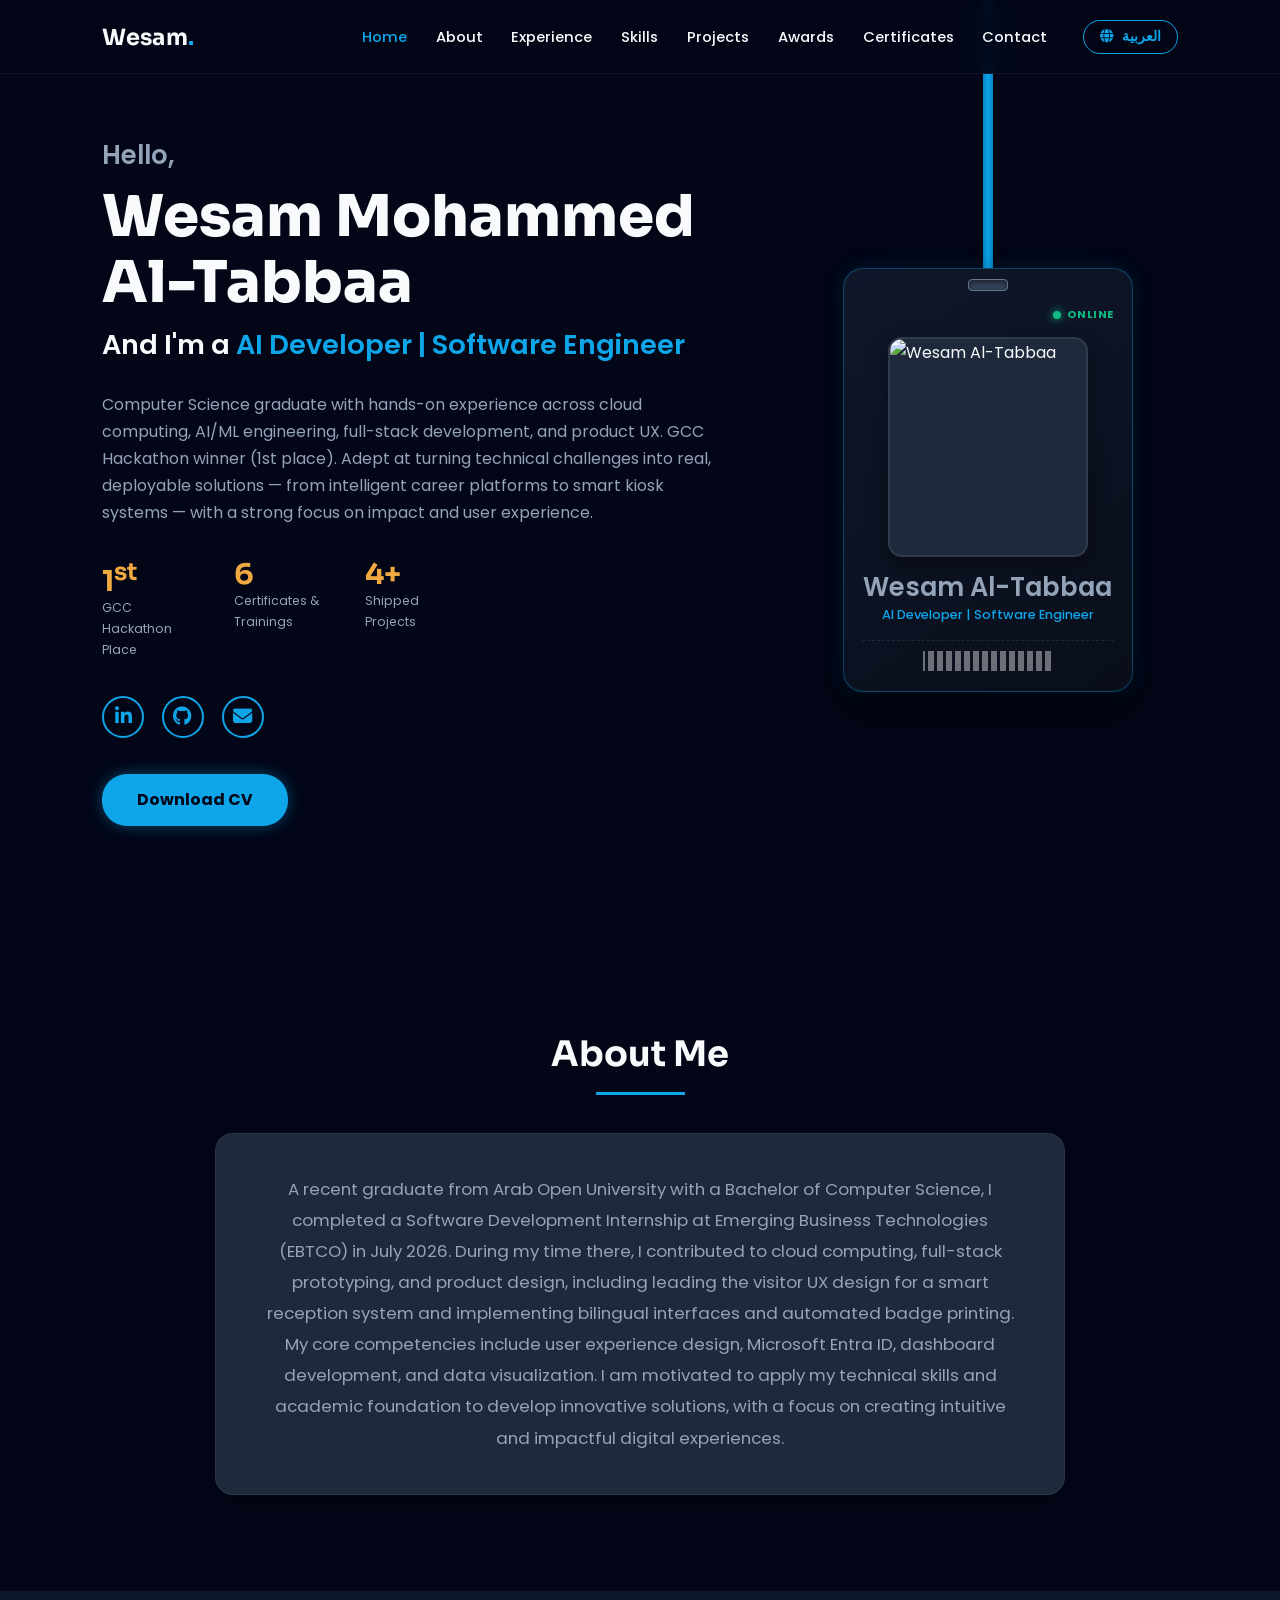
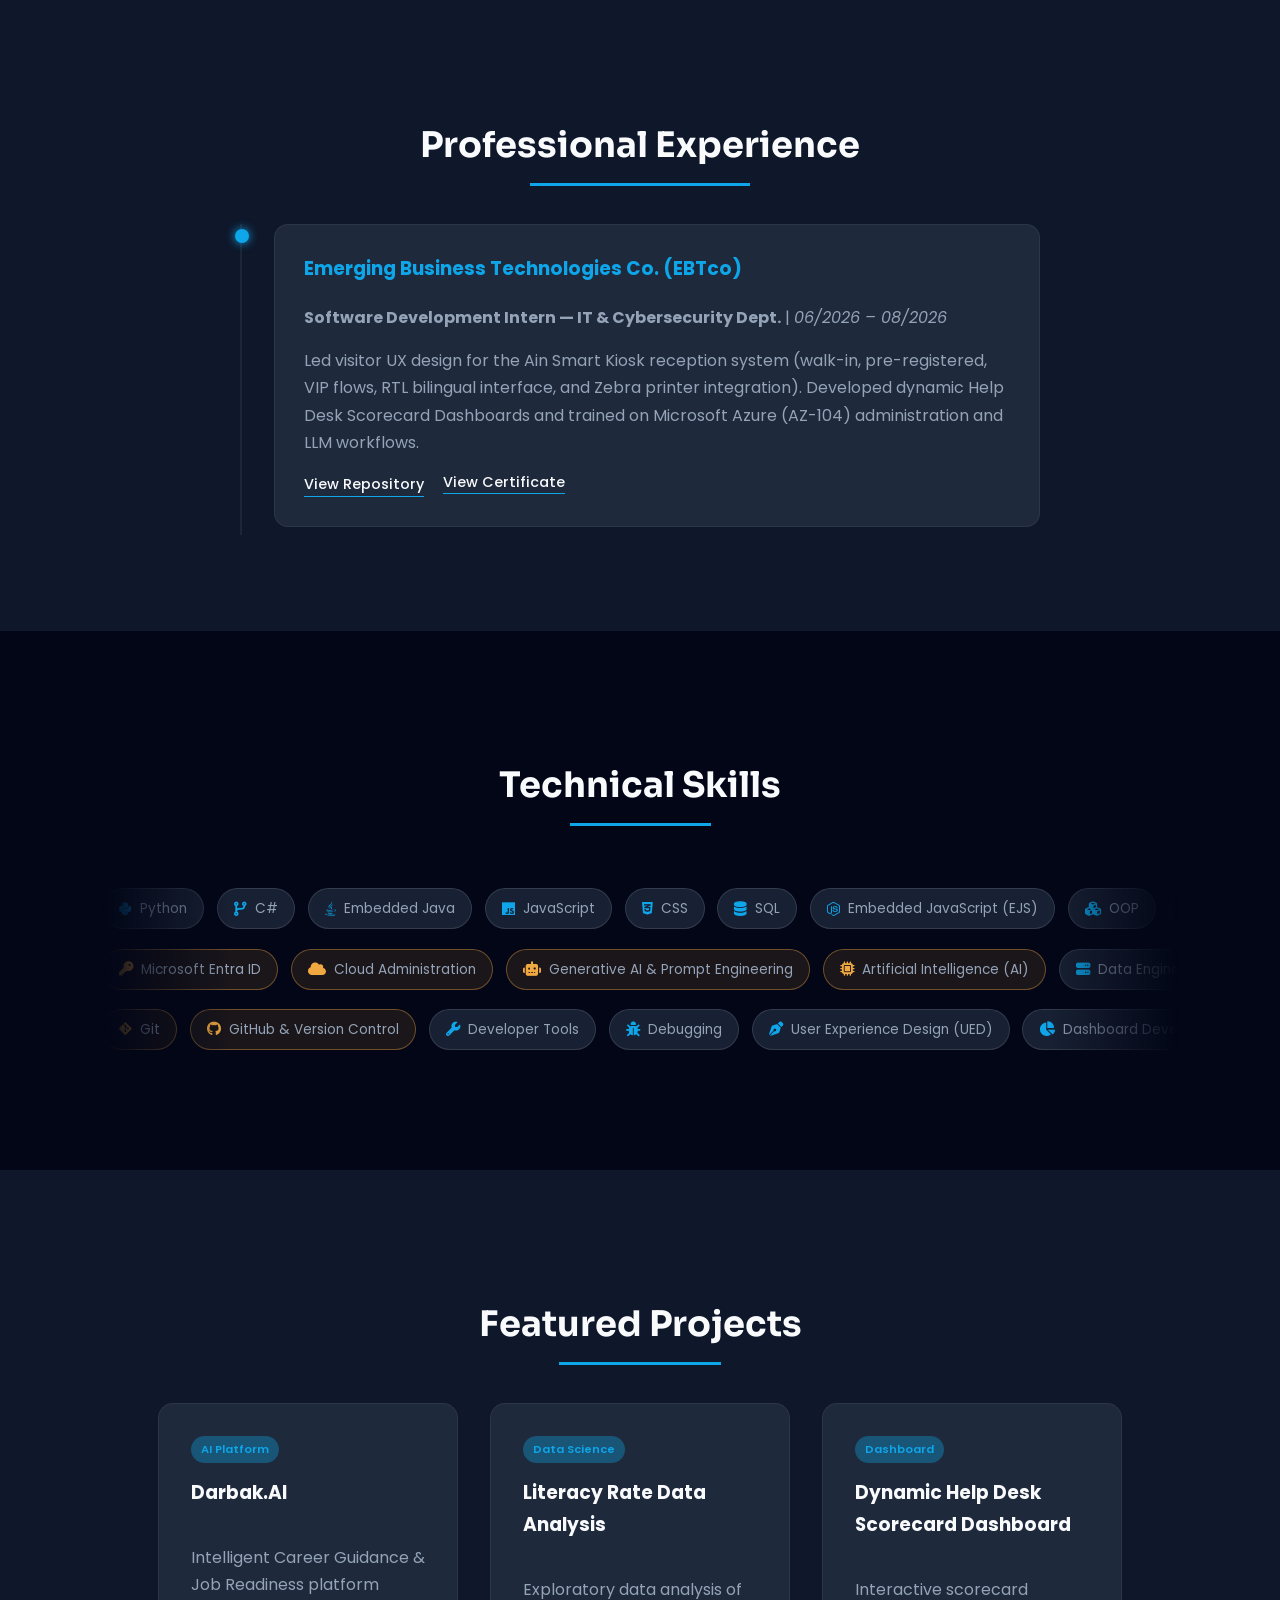
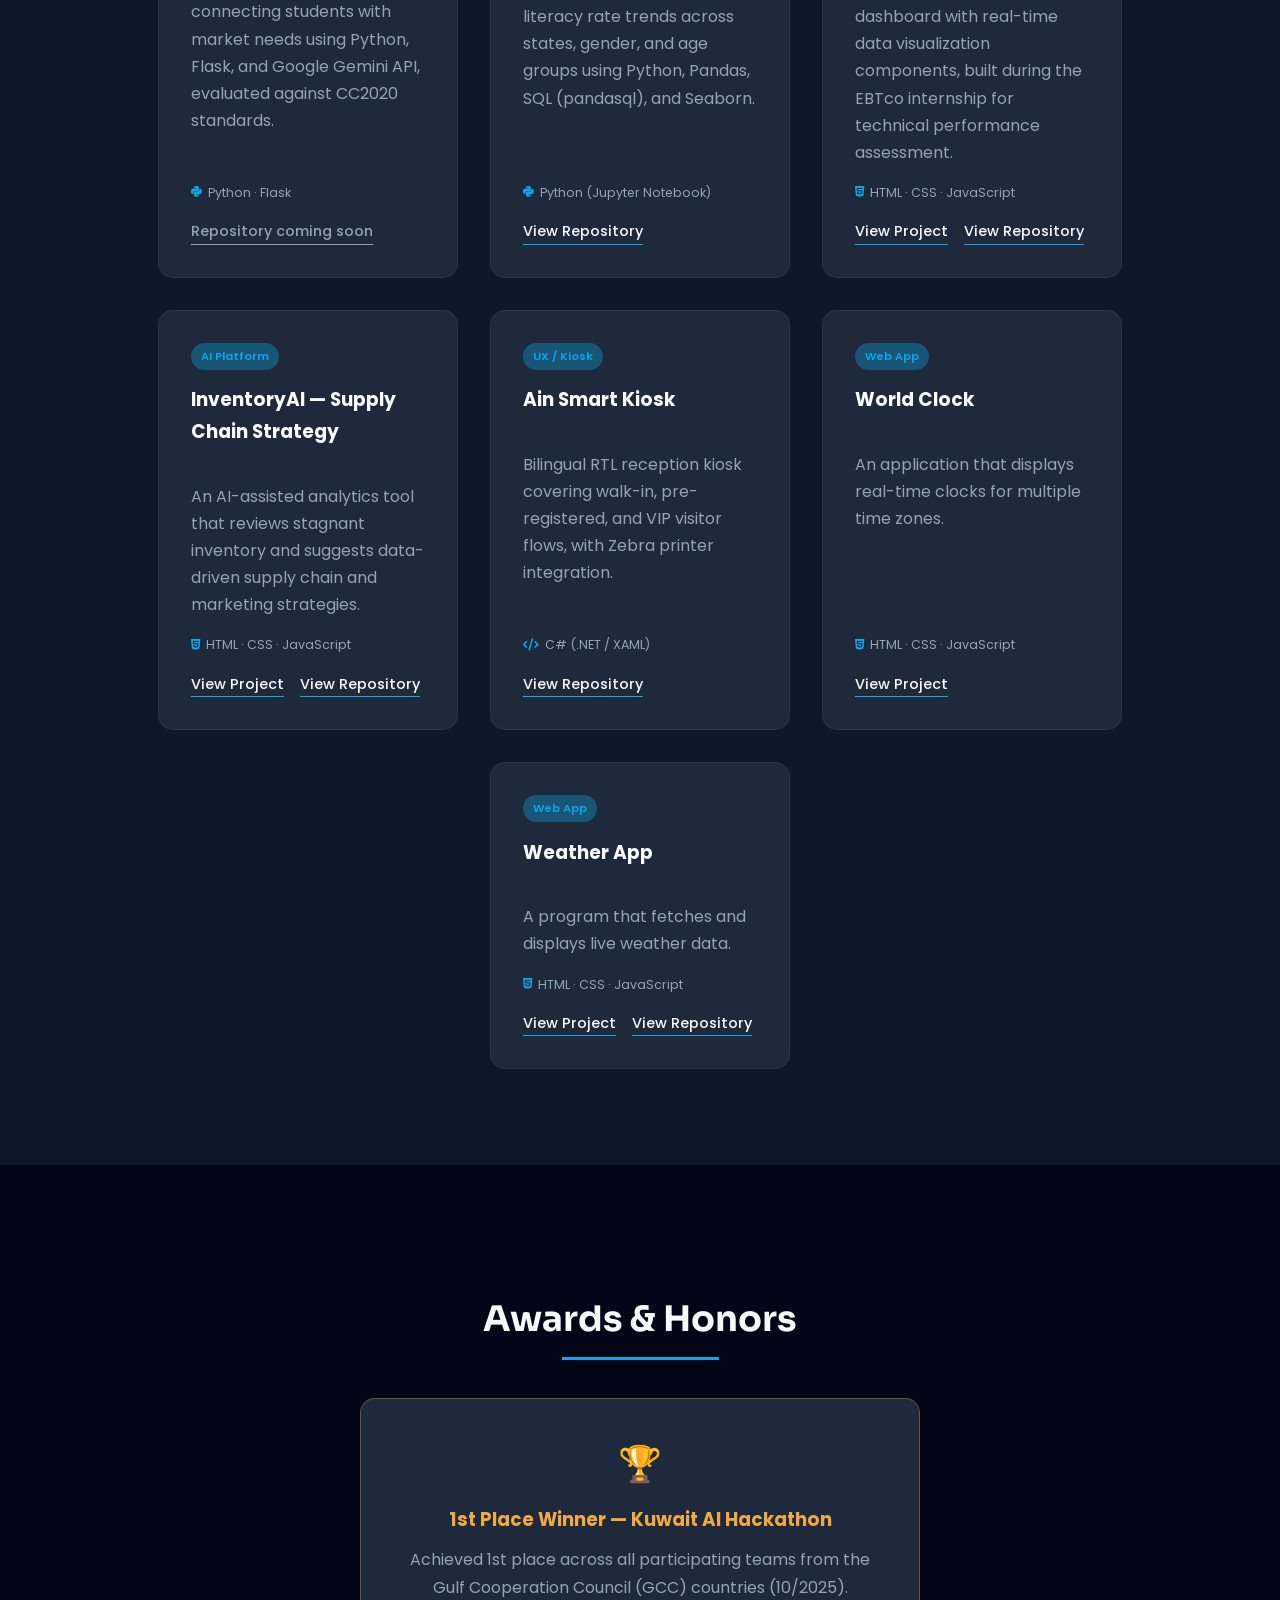
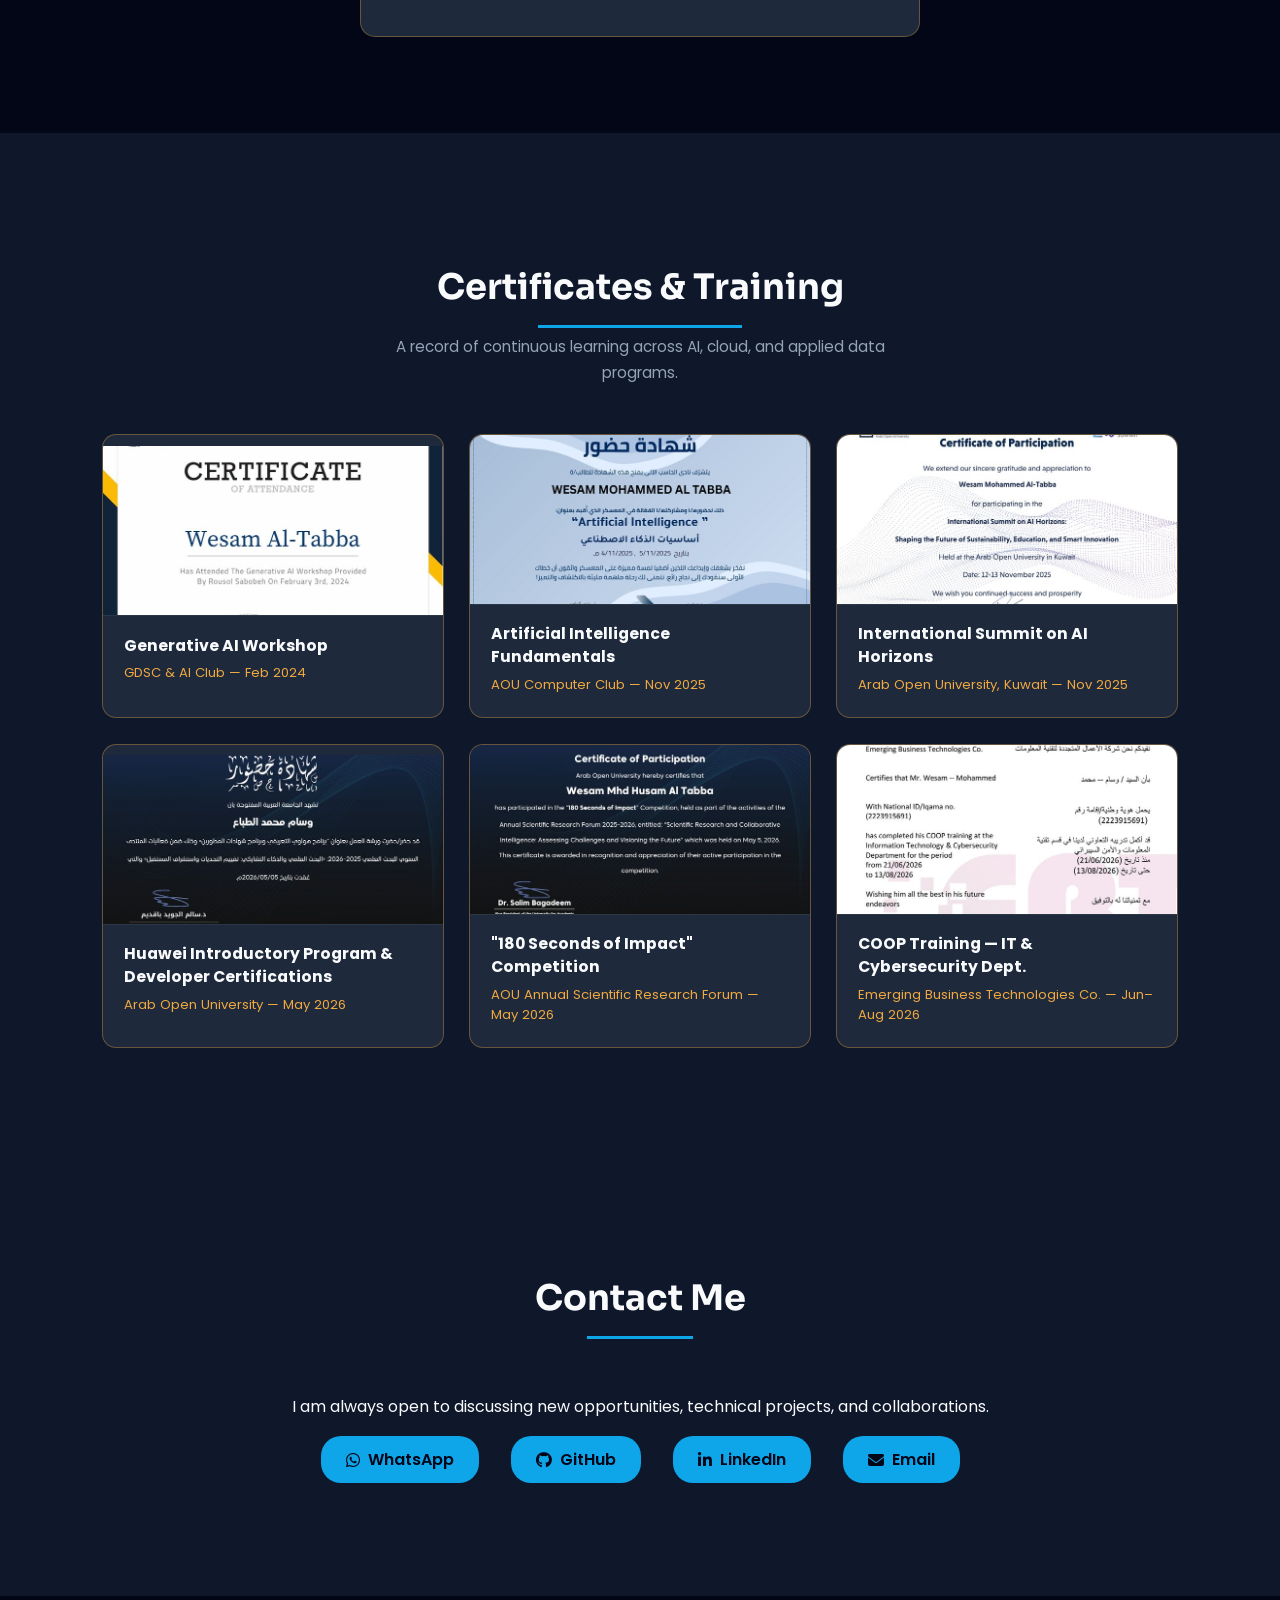
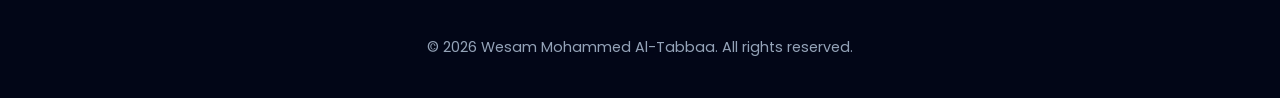
==== index.html @ b6027cd4 "Move profile image to images folder and update path" ====
<!DOCTYPE html>
<html lang="en" dir="ltr">
<head>
    <meta charset="UTF-8">
    <meta name="viewport" content="width=device-width, initial-scale=1.0">
    <title data-i18n="title">Wesam Al-Tabbaa | Software & IT Solutions Specialist</title>

    <link rel="preconnect" href="https://fonts.googleapis.com">
    <link rel="preconnect" href="https://fonts.gstatic.com" crossorigin>
    <link href="https://fonts.googleapis.com/css2?family=Cairo:wght@400;600;700&family=Poppins:wght@400;500;600;700&family=Sora:wght@600;700;800&display=swap" rel="stylesheet">

    <link rel="stylesheet" href="https://cdnjs.cloudflare.com/ajax/libs/font-awesome/6.5.1/css/all.min.css">
    <link rel="stylesheet" href="style.css">
</head>
<body>

    <nav class="navbar">
        <div class="logo">Wesam<span class="logo-dot">.</span></div>

        <button id="nav-toggle" class="nav-toggle" aria-label="Toggle menu" aria-expanded="false">
            <span></span><span></span><span></span>
        </button>

        <div class="nav-right" id="nav-right">
            <ul class="nav-links">
                <li><a href="#home" class="active" data-i18n="navHome">Home</a></li>
                <li><a href="#about" data-i18n="navAbout">About</a></li>
                <li><a href="#experience" data-i18n="navExperience">Experience</a></li>
                <li><a href="#skills" data-i18n="navSkills">Skills</a></li>
                <li><a href="#projects" data-i18n="navProjects">Projects</a></li>
                <li><a href="#awards" data-i18n="navAwards">Awards</a></li>
                <li><a href="#certificates" data-i18n="navCertificates">Certificates</a></li>
                <li><a href="#contact" data-i18n="navContact">Contact</a></li>
            </ul>
            <button id="lang-toggle" onclick="toggleLanguage()">
                <i class="fa-solid fa-globe"></i>
                <span id="lang-text">العربية</span>
            </button>
        </div>
    </nav>

    <header id="home" class="hero">
        <div class="hero-content">
            <h3 data-i18n="greeting">Hello,</h3>
            <h1 class="my-name" data-i18n="myName">Wesam Mohammed Al-Tabbaa</h1>
            <h2 class="typing-text"><span data-i18n="rolePrefix">And I'm a</span> <span class="highlight" data-i18n="role">AI Developer | Software Engineer</span></h2>

            <p class="hero-desc" data-i18n="heroText">
                Computer Science graduate with hands-on experience across cloud computing, AI/ML engineering, full-stack development, and product UX. GCC Hackathon winner (1st place). Adept at turning technical challenges into real, deployable solutions — from intelligent career platforms to smart kiosk systems — with a strong focus on impact and user experience.
            </p>

            <div class="hero-stats">
                <div class="stat">
                    <span class="stat-num">1<sup>st</sup></span>
                    <span class="stat-label" data-i18n="statHackathon">GCC Hackathon Place</span>
                </div>
                <div class="stat">
                    <span class="stat-num">6</span>
                    <span class="stat-label" data-i18n="statCerts">Certificates & Trainings</span>
                </div>
                <div class="stat">
                    <span class="stat-num">4+</span>
                    <span class="stat-label" data-i18n="statProjects">Shipped Projects</span>
                </div>
            </div>

            <div class="social-icons">
                <a href="https://www.linkedin.com/in/eng-wesam-al-tabba-" target="_blank" class="icon-circle" title="LinkedIn"><i class="fa-brands fa-linkedin-in"></i></a>
                <a href="https://github.com/Wsm39624" target="_blank" class="icon-circle" title="GitHub"><i class="fa-brands fa-github"></i></a>
                <a href="mailto:wessamaltabaa@gmail.com" class="icon-circle" title="Email"><i class="fa-solid fa-envelope"></i></a>
            </div>

            <div class="btn-container">
                <a href="Wesam Mohammed CV.pdf" target="_blank" class="btn-cv" data-i18n="cv" download>Download CV</a>
            </div>
        </div>

        <!-- ID Badge Section -->
        <div class="hero-image-container">
            <div class="hero-badge-wrapper">
                <div class="lanyard-strap"></div>
                <div class="id-badge" id="idBadge">
                    <div class="badge-clip"></div>
                    <div class="badge-inner">
                        <div class="badge-header">
                            <span class="badge-dot"></span>
                            <span class="badge-status">ONLINE</span>
                        </div>
                        <div class="badge-photo-container">
                           <img src="images/profile.jpeg" alt="Wesam Al-Tabbaa" class="badge-pic">
                        </div>
                        <div class="badge-info">
                            <h3 class="badge-name" data-i18n="myName">Wesam  Al-Tabbaa</h3>
                            <p class="badge-role" data-i18n="badgeRole">AI Developer | Software Engineer</p>
                        </div>
                        <div class="badge-footer">
                            <div class="badge-barcode"></div>
                        </div>
                    </div>
                </div>
            </div>
        </div>
    </header>

    <!-- About Section -->
    <section id="about" class="section">
        <h2 data-i18n="aboutTitle" class="section-title">About Me</h2>
        <div class="about-card">
            <p data-i18n="aboutDesc">
               A recent graduate from Arab Open University with a Bachelor of Computer Science, I completed a Software Development Internship at Emerging Business Technologies (EBTCO) in July 2026. During my time there, I contributed to cloud computing, full-stack prototyping, and product design, including leading the visitor UX design for a smart reception system and implementing bilingual interfaces and automated badge printing. My core competencies include user experience design, Microsoft Entra ID, dashboard development, and data visualization. I am motivated to apply my technical skills and academic foundation to develop innovative solutions, with a focus on creating intuitive and impactful digital experiences.
            </p>
        </div>
    </section>

    <!-- Professional Experience -->
    <section id="experience" class="section bg-alt">
        <h2 data-i18n="expTitle" class="section-title">Professional Experience</h2>
        <div class="timeline">
            <div class="timeline-item">
                <div class="timeline-dot"></div>
                <div class="timeline-content">
                    <h3>Emerging Business Technologies Co. (EBTco)</h3>
                    <p class="timeline-role"><strong data-i18n="exp1Role">Software Development Intern — IT & Cybersecurity Dept.</strong> | <em>06/2026 – 08/2026</em></p>
                    <p data-i18n="exp1Desc">
                        Led visitor UX design for the Ain Smart Kiosk reception system (walk-in, pre-registered, VIP flows, RTL bilingual interface, and Zebra printer integration). Developed dynamic Help Desk Scorecard Dashboards and trained on Microsoft Azure (AZ-104) administration and LLM workflows.
                    </p>
                    <div class="project-links">
                        <a href="https://github.com/Wsm39624/AIN-Kiosk-2" target="_blank" class="project-link" data-i18n="viewRepo">View Repository</a>
                        <button class="project-link cert-trigger-btn" data-img="certs/cert4-1.jpg" data-i18n="viewCert">View Certificate</button>
                    </div>
                </div>
            </div>
        </div>
    </section>

  <!-- Creative Multi-Row Ticker Skills Section -->
    <section id="skills" class="section">
        <h2 data-i18n="skillsTitle" class="section-title">Technical Skills</h2>
        
        <div class="skills-ticker-wrapper">
            
            <!-- Row 1: Languages, Frameworks & Fundamentals (Moving Left) -->
            <div class="ticker-track track-left">
                <div class="ticker-content">
                    <span class="skill-pill"><i class="fa-brands fa-python"></i> Python</span>
                    <span class="skill-pill"><i class="fa-solid fa-code-branch"></i> C#</span>
                    <span class="skill-pill"><i class="fa-brands fa-java"></i> Embedded Java</span>
                    <span class="skill-pill"><i class="fa-brands fa-js"></i> JavaScript</span>
                    <span class="skill-pill"><i class="fa-brands fa-css3-alt"></i> CSS</span>
                    <span class="skill-pill"><i class="fa-solid fa-database"></i> SQL</span>
                    <span class="skill-pill"><i class="fa-brands fa-node-js"></i> Embedded JavaScript (EJS)</span>
                    <span class="skill-pill"><i class="fa-solid fa-cubes"></i> OOP</span>
                    <span class="skill-pill"><i class="fa-solid fa-terminal"></i> Programming Language Fundamentals</span>
                    <span class="skill-pill"><i class="fa-solid fa-mobile-screen-button"></i> Application Development</span>
                    <span class="skill-pill"><i class="fa-solid fa-globe"></i> Web Development</span>
                </div>
                <div class="ticker-content" aria-hidden="true">
                    <span class="skill-pill"><i class="fa-brands fa-python"></i> Python</span>
                    <span class="skill-pill"><i class="fa-solid fa-code-branch"></i> C#</span>
                    <span class="skill-pill"><i class="fa-brands fa-java"></i> Embedded Java</span>
                    <span class="skill-pill"><i class="fa-brands fa-js"></i> JavaScript</span>
                    <span class="skill-pill"><i class="fa-brands fa-css3-alt"></i> CSS</span>
                    <span class="skill-pill"><i class="fa-solid fa-database"></i> SQL</span>
                    <span class="skill-pill"><i class="fa-brands fa-node-js"></i> Embedded JavaScript (EJS)</span>
                    <span class="skill-pill"><i class="fa-solid fa-cubes"></i> OOP</span>
                    <span class="skill-pill"><i class="fa-solid fa-terminal"></i> Programming Language Fundamentals</span>
                    <span class="skill-pill"><i class="fa-solid fa-mobile-screen-button"></i> Application Development</span>
                    <span class="skill-pill"><i class="fa-solid fa-globe"></i> Web Development</span>
                </div>
            </div>

            <!-- Row 2: Cloud, AI / ML & Data Engineering (Moving Right) -->
            <div class="ticker-track track-right">
                <div class="ticker-content">
                    <span class="skill-pill highlight-pill"><i class="fa-solid fa-key"></i> Microsoft Entra ID</span>
                    <span class="skill-pill highlight-pill"><i class="fa-solid fa-cloud"></i> Cloud Administration</span>
                    <span class="skill-pill highlight-pill"><i class="fa-solid fa-robot"></i> Generative AI & Prompt Engineering</span>
                    <span class="skill-pill highlight-pill"><i class="fa-solid fa-microchip"></i> Artificial Intelligence (AI)</span>
                    <span class="skill-pill"><i class="fa-solid fa-server"></i> Data Engineering</span>
                    <span class="skill-pill"><i class="fa-solid fa-chart-line"></i> Data Analysis</span>
                    <span class="skill-pill"><i class="fa-solid fa-box"></i> Pandas</span>
                    <span class="skill-pill"><i class="fa-solid fa-chart-column"></i> Matplotlib</span>
                </div>
                <div class="ticker-content" aria-hidden="true">
                    <span class="skill-pill highlight-pill"><i class="fa-solid fa-key"></i> Microsoft Entra ID</span>
                    <span class="skill-pill highlight-pill"><i class="fa-solid fa-cloud"></i> Cloud Administration</span>
                    <span class="skill-pill highlight-pill"><i class="fa-solid fa-robot"></i> Generative AI & Prompt Engineering</span>
                    <span class="skill-pill highlight-pill"><i class="fa-solid fa-microchip"></i> Artificial Intelligence (AI)</span>
                    <span class="skill-pill"><i class="fa-solid fa-server"></i> Data Engineering</span>
                    <span class="skill-pill"><i class="fa-solid fa-chart-line"></i> Data Analysis</span>
                    <span class="skill-pill"><i class="fa-solid fa-box"></i> Pandas</span>
                    <span class="skill-pill"><i class="fa-solid fa-chart-column"></i> Matplotlib</span>
                </div>
            </div>

            <!-- Row 3: Tools, Version Control, Product Design & Soft Skills (Moving Left) -->
            <div class="ticker-track track-left">
                <div class="ticker-content">
                    <span class="skill-pill highlight-pill"><i class="fa-brands fa-git-alt"></i> Git</span>
                    <span class="skill-pill highlight-pill"><i class="fa-brands fa-github"></i> GitHub & Version Control</span>
                    <span class="skill-pill"><i class="fa-solid fa-wrench"></i> Developer Tools</span>
                    <span class="skill-pill"><i class="fa-solid fa-bug"></i> Debugging</span>
                    <span class="skill-pill"><i class="fa-solid fa-pen-nib"></i> User Experience Design (UED)</span>
                    <span class="skill-pill"><i class="fa-solid fa-chart-pie"></i> Dashboard Development & Visualization</span>
                    <span class="skill-pill"><i class="fa-solid fa-chart-simple"></i> Web Analytics</span>
                    <span class="skill-pill"><i class="fa-solid fa-file-invoice"></i> Reporting</span>
                    <span class="skill-pill"><i class="fa-solid fa-diagram-project"></i> Project Management</span>
                    <span class="skill-pill"><i class="fa-solid fa-lightbulb"></i> Problem Solving</span>
                    <span class="skill-pill"><i class="fa-solid fa-users"></i> Teamwork & Team Building</span>
                    <span class="skill-pill"><i class="fa-solid fa-clock"></i> Time Management</span>
                    <span class="skill-pill"><i class="fa-solid fa-comments"></i> Clear Communications</span>
                    <span class="skill-pill"><i class="fa-solid fa-display"></i> Presentation Skills</span>
                    <span class="skill-pill"><i class="fa-solid fa-handshake-angle"></i> Customer-Focused Service</span>
                </div>
                <div class="ticker-content" aria-hidden="true">
                    <span class="skill-pill highlight-pill"><i class="fa-brands fa-git-alt"></i> Git</span>
                    <span class="skill-pill highlight-pill"><i class="fa-brands fa-github"></i> GitHub & Version Control</span>
                    <span class="skill-pill"><i class="fa-solid fa-wrench"></i> Developer Tools</span>
                    <span class="skill-pill"><i class="fa-solid fa-bug"></i> Debugging</span>
                    <span class="skill-pill"><i class="fa-solid fa-pen-nib"></i> User Experience Design (UED)</span>
                    <span class="skill-pill"><i class="fa-solid fa-chart-pie"></i> Dashboard Development & Visualization</span>
                    <span class="skill-pill"><i class="fa-solid fa-chart-simple"></i> Web Analytics</span>
                    <span class="skill-pill"><i class="fa-solid fa-file-invoice"></i> Reporting</span>
                    <span class="skill-pill"><i class="fa-solid fa-diagram-project"></i> Project Management</span>
                    <span class="skill-pill"><i class="fa-solid fa-lightbulb"></i> Problem Solving</span>
                    <span class="skill-pill"><i class="fa-solid fa-users"></i> Teamwork & Team Building</span>
                    <span class="skill-pill"><i class="fa-solid fa-clock"></i> Time Management</span>
                    <span class="skill-pill"><i class="fa-solid fa-comments"></i> Clear Communications</span>
                    <span class="skill-pill"><i class="fa-solid fa-display"></i> Presentation Skills</span>
                    <span class="skill-pill"><i class="fa-solid fa-handshake-angle"></i> Customer-Focused Service</span>
                </div>
            </div>

        </div>
    </section>  

    <!-- Featured Projects -->
    <section id="projects" class="section bg-alt">
        <h2 data-i18n="projectsTitle" class="section-title">Featured Projects</h2>
        <div class="projects-container">

            <article class="project-card">
                <span class="project-tag" data-i18n="tagAI">AI Platform</span>
                <h3>Darbak.AI</h3>
                <p data-i18n="proj1Desc">Intelligent Career Guidance & Job Readiness platform connecting students with market needs using Python, Flask, and Google Gemini API, evaluated against CC2020 standards.</p>
                <span class="project-lang"><i class="fa-brands fa-python"></i> Python · Flask</span>
                <div class="project-links">
                    <span class="project-link project-link-disabled" data-i18n="repoSoon">Repository coming soon</span>
                </div>
            </article>

            <article class="project-card">
                <span class="project-tag" data-i18n="tagData">Data Science</span>
                <h3 data-i18n="projDataTitle">Literacy Rate Data Analysis</h3>
                <p data-i18n="projDataDesc">Exploratory data analysis of literacy rate trends across states, gender, and age groups using Python, Pandas, SQL (pandasql), and Seaborn.</p>
                <span class="project-lang"><i class="fa-brands fa-python"></i> Python (Jupyter Notebook)</span>
                <div class="project-links">
                    <a href="https://github.com/Wsm39624/literacy-rate-analysis" target="_blank" class="project-link" data-i18n="viewRepo">View Repository</a>
                </div>
            </article>

            <article class="project-card">
                <span class="project-tag" data-i18n="tagDashboard">Dashboard</span>
                <h3 data-i18n="projDashTitle">Dynamic Help Desk Scorecard Dashboard</h3>
                <p data-i18n="projDashDesc">Interactive scorecard dashboard with real-time data visualization components, built during the EBTco internship for technical performance assessment.</p>
                <span class="project-lang"><i class="fa-brands fa-html5"></i> HTML · CSS · JavaScript</span>
                <div class="project-links">
                    <a href="https://wsm39624.github.io/Dynamic-Help-Desk-Scorecard-Dashboard/" target="_blank" class="project-link" data-i18n="viewProject">View Project</a>
                    <a href="https://github.com/Wsm39624/Dynamic-Help-Desk-Scorecard-Dashboard" target="_blank" class="project-link project-link-secondary" data-i18n="viewRepo">View Repository</a>
                </div>
            </article>

            <article class="project-card">
                <span class="project-tag" data-i18n="tagAI">AI Platform</span>
                <h3 data-i18n="projInvTitle">InventoryAI — Supply Chain Strategy</h3>
                <p data-i18n="projInvDesc">An AI-assisted analytics tool that reviews stagnant inventory and suggests data-driven supply chain and marketing strategies.</p>
                <span class="project-lang"><i class="fa-brands fa-html5"></i> HTML · CSS · JavaScript</span>
                <div class="project-links">
                    <a href="https://wsm39624.github.io/InventoryAI-AI-Supply-Chain-Strategy/" target="_blank" class="project-link" data-i18n="viewProject">View Project</a>
                    <a href="https://github.com/Wsm39624/InventoryAI-AI-Supply-Chain-Strategy" target="_blank" class="project-link project-link-secondary" data-i18n="viewRepo">View Repository</a>
                </div>
            </article>

            <article class="project-card">
                <span class="project-tag" data-i18n="tagKiosk">UX / Kiosk</span>
                <h3 data-i18n="projKioskTitle">Ain Smart Kiosk</h3>
                <p data-i18n="projKioskDesc">Bilingual RTL reception kiosk covering walk-in, pre-registered, and VIP visitor flows, with Zebra printer integration.</p>
                <span class="project-lang"><i class="fa-solid fa-code"></i> C# (.NET / XAML)</span>
                <div class="project-links">
                    <a href="https://github.com/Wsm39624/AIN-Kiosk-2" target="_blank" class="project-link" data-i18n="viewRepo">View Repository</a>
                </div>
            </article>

            <article class="project-card">
                <span class="project-tag" data-i18n="tagWeb">Web App</span>
                <h3 data-i18n="proj3Title">World Clock</h3>
                <p data-i18n="proj3Desc">An application that displays real-time clocks for multiple time zones.</p>
                <span class="project-lang"><i class="fa-brands fa-html5"></i> HTML · CSS · JavaScript</span>
                <div class="project-links">
                    <a href="https://wsm39624.github.io/Clock-Container/" target="_blank" class="project-link" data-i18n="viewProject">View Project</a>
                </div>
            </article>

            <article class="project-card">
                <span class="project-tag" data-i18n="tagWeb">Web App</span>
                <h3 data-i18n="proj4Title">Weather App</h3>
                <p data-i18n="proj4Desc">A program that fetches and displays live weather data.</p>
                <span class="project-lang"><i class="fa-brands fa-html5"></i> HTML · CSS · JavaScript</span>
                <div class="project-links">
                    <a href="https://wsm39624.github.io/Weather-App-Updated/" target="_blank" class="project-link" data-i18n="viewProject">View Project</a>
                    <a href="https://github.com/Wsm39624/Weather-App-Updated" target="_blank" class="project-link project-link-secondary" data-i18n="viewRepo">View Repository</a>
                </div>
            </article>

        </div>
    </section>

    <!-- Awards and Honors -->
    <section id="awards" class="section">
        <h2 data-i18n="awardsTitle" class="section-title">Awards & Honors</h2>
        <div class="about-content">
            <article class="award-card">
                <div class="award-icon">🏆</div>
                <h3 data-i18n="awardTitle">1st Place Winner — Kuwait AI Hackathon</h3>
                <p data-i18n="awardDesc">Achieved 1st place across all participating teams from the Gulf Cooperation Council (GCC) countries (10/2025).</p>
            </article>
        </div>
    </section>

    <!-- Certificates -->
    <section id="certificates" class="section bg-alt">
        <h2 data-i18n="certsTitle" class="section-title">Certificates & Training</h2>
        <p class="certs-subtitle" data-i18n="certsSubtitle">A record of continuous learning across AI, cloud, and applied data programs.</p>
        <div class="certs-grid">

            <button class="cert-card" data-img="certs/cert6-1.jpg">
                <img src="certs/cert6-1.jpg" alt="Generative AI Workshop Certificate" loading="lazy">
                <div class="cert-info">
                    <h3 data-i18n="cert1Title">Generative AI Workshop</h3>
                    <p data-i18n="cert1Issuer">GDSC & AI Club — Feb 2024</p>
                </div>
            </button>

            <button class="cert-card" data-img="certs/cert3-1.jpg">
                <img src="certs/cert3-1.jpg" alt="AOU Computer Club Certificate" loading="lazy">
                <div class="cert-info">
                    <h3 data-i18n="cert2Title">Artificial Intelligence Fundamentals</h3>
                    <p data-i18n="cert2Issuer">AOU Computer Club — Nov 2025</p>
                </div>
            </button>

            <button class="cert-card" data-img="certs/cert1-1.jpg">
                <img src="certs/cert1-1.jpg" alt="AI Horizons Summit Certificate" loading="lazy">
                <div class="cert-info">
                    <h3 data-i18n="cert3Title">International Summit on AI Horizons</h3>
                    <p data-i18n="cert3Issuer">Arab Open University, Kuwait — Nov 2025</p>
                </div>
            </button>

            <button class="cert-card" data-img="certs/cert5-1.jpg">
                <img src="certs/cert5-1.jpg" alt="Huawei Program Certificate" loading="lazy">
                <div class="cert-info">
                    <h3 data-i18n="cert4Title">Huawei Introductory Program & Developer Certifications</h3>
                    <p data-i18n="cert4Issuer">Arab Open University — May 2026</p>
                </div>
            </button>

            <button class="cert-card" data-img="certs/cert2-1.jpg">
                <img src="certs/cert2-1.jpg" alt="180 Seconds of Impact Certificate" loading="lazy">
                <div class="cert-info">
                    <h3 data-i18n="cert5Title">"180 Seconds of Impact" Competition</h3>
                    <p data-i18n="cert5Issuer">AOU Annual Scientific Research Forum — May 2026</p>
                </div>
            </button>

            <button class="cert-card" data-img="certs/cert4-1.jpg">
                <img src="certs/cert4-1.jpg" alt="EBTco Training Certificate" loading="lazy">
                <div class="cert-info">
                    <h3 data-i18n="cert6Title">COOP Training — IT & Cybersecurity Dept.</h3>
                    <p data-i18n="cert6Issuer">Emerging Business Technologies Co. — Jun–Aug 2026</p>
                </div>
            </button>

        </div>
    </section>

    <!-- Contact Section -->
    <section id="contact" class="section bg-alt">
        <h2 data-i18n="contactTitle" class="section-title">Contact Me</h2>
        <p data-i18n="contactDesc">I am always open to discussing new opportunities, technical projects, and collaborations.</p>
        <ul class="contact-links">
            <li><a href="https://wa.me/966551926117" target="_blank"><i class="fa-brands fa-whatsapp"></i> <span data-i18n="whatsapp">WhatsApp</span></a></li>
            <li><a href="https://github.com/Wsm39624" target="_blank"><i class="fa-brands fa-github"></i> GitHub</a></li>
            <li><a href="https://www.linkedin.com/in/eng-wesam-al-tabba-" target="_blank"><i class="fa-brands fa-linkedin-in"></i> LinkedIn</a></li>
            <li><a href="mailto:wessamaltabaa@gmail.com"><i class="fa-solid fa-envelope"></i> Email</a></li>
        </ul>
    </section>

    <footer class="footer">
        <p>
            &copy; 2026
            <span data-i18n="myNameFooter">Wesam Mohammed Al-Tabbaa</span>.
            <span data-i18n="copyright">All rights reserved.</span>
        </p>
    </footer>

    <!-- Certificate Lightbox -->
    <div id="cert-lightbox" class="cert-lightbox">
        <button class="cert-lightbox-close" aria-label="Close">&times;</button>
        <img id="cert-lightbox-img" src="" alt="Certificate preview">
    </div>

    <script src="script.js"></script>
</body>
</html>
---- style.css ----
/* ==========================================================
   Design tokens & Reset
   ========================================================== */
:root {
    --bg-dark-blue: #020617;
    --bg-section-alt: #0f172a;
    --neon-blue: #0ea5e9;
    --neon-blue-dim: rgba(14, 165, 233, 0.35);
    --gold: #f0a940;
    --gold-dim: rgba(240, 169, 64, 0.35);
    --text-white: #f8fafc;
    --text-slate: #94a3b8;
    --card-slate-bg: #1e293b;
    --card-border: rgba(255, 255, 255, 0.06);
    --max-width: 1280px;
}

* {
    box-sizing: border-box;
}

html {
    scroll-behavior: smooth;
}

body {
    margin: 0;
    padding: 0;
    font-family: 'Poppins', sans-serif;
    background-color: var(--bg-dark-blue);
    color: var(--text-white);
    line-height: 1.7;
}

html[dir="rtl"] body {
    font-family: 'Cairo', sans-serif;
}

a {
    -webkit-tap-highlight-color: transparent;
}

:focus-visible {
    outline: 2px solid var(--neon-blue);
    outline-offset: 3px;
}

/* ==========================================================
   Navbar
   ========================================================== */
.navbar {
    position: fixed;
    top: 0;
    width: 100%;
    background-color: rgba(2, 6, 23, 0.9);
    backdrop-filter: blur(12px);
    display: flex;
    justify-content: space-between;
    align-items: center;
    padding: 1.1rem 8%;
    box-sizing: border-box;
    z-index: 1000;
    border-bottom: 1px solid var(--card-border);
}

.logo {
    font-family: 'Sora', sans-serif;
    font-size: 1.4rem;
    font-weight: 700;
    letter-spacing: 0.3px;
}

.logo-dot {
    color: var(--neon-blue);
}

.nav-right {
    display: flex;
    align-items: center;
    gap: 2.2rem;
}

.nav-links {
    list-style: none;
    display: flex;
    gap: 1.8rem;
    margin: 0;
    padding: 0;
}

.nav-links a {
    color: var(--text-white);
    text-decoration: none;
    font-size: 0.92rem;
    font-weight: 500;
    transition: color 0.3s ease;
}

.nav-links a.active,
.nav-links a:hover {
    color: var(--neon-blue);
}

#lang-toggle {
    display: flex;
    align-items: center;
    gap: 8px;
    padding: 6px 16px;
    background-color: transparent;
    color: var(--neon-blue);
    border: 1px solid var(--neon-blue);
    border-radius: 20px;
    cursor: pointer;
    font-weight: 600;
    font-size: 0.85rem;
    font-family: inherit;
    transition: all 0.3s ease;
    flex-shrink: 0;
}

#lang-toggle:hover {
    background-color: var(--neon-blue);
    color: var(--bg-dark-blue);
    box-shadow: 0 0 10px var(--neon-blue);
}

.nav-toggle {
    display: none;
    flex-direction: column;
    justify-content: space-between;
    width: 26px;
    height: 18px;
    background: none;
    border: none;
    cursor: pointer;
    padding: 0;
    z-index: 1100;
}

.nav-toggle span {
    display: block;
    height: 2px;
    width: 100%;
    background-color: var(--text-white);
    border-radius: 2px;
    transition: transform 0.3s ease, opacity 0.3s ease;
}

/* ==========================================================
   Hero
   ========================================================== */
.hero {
    display: flex;
    align-items: center;
    justify-content: space-between;
    min-height: 100vh;
    padding: 120px 8% 60px 8%;
    box-sizing: border-box;
    gap: 4rem;
    max-width: var(--max-width);
    margin: 0 auto;
}

.hero-content {
    flex: 1;
    max-width: 650px;
}

.hero h3 {
    font-size: 1.6rem;
    font-weight: 600;
    margin: 0;
    color: var(--text-slate);
}

.my-name {
    font-family: 'Sora', sans-serif;
    font-size: clamp(2.1rem, 5vw, 3.6rem);
    font-weight: 800;
    margin: 6px 0;
    line-height: 1.15;
}

.typing-text {
    font-size: clamp(1.15rem, 2.4vw, 1.7rem);
    font-weight: 600;
    margin: 0 0 22px 0;
}

.highlight {
    color: var(--neon-blue);
}

.hero-desc {
    color: var(--text-slate);
    font-size: 1rem;
    margin-bottom: 2rem;
    max-width: 62ch;
}

.hero-stats {
    display: flex;
    gap: 2.2rem;
    margin-bottom: 2.2rem;
    flex-wrap: wrap;
}

.stat {
    display: flex;
    flex-direction: column;
}

.stat-num {
    font-family: 'Sora', sans-serif;
    font-size: 1.8rem;
    font-weight: 700;
    color: var(--gold);
    line-height: 1.1;
}

.stat-label {
    font-size: 0.78rem;
    color: var(--text-slate);
    max-width: 12ch;
}

.social-icons {
    display: flex;
    gap: 1.1rem;
    margin-bottom: 2.3rem;
}

.icon-circle {
    width: 42px;
    height: 42px;
    border: 2px solid var(--neon-blue);
    border-radius: 50%;
    display: flex;
    align-items: center;
    justify-content: center;
    color: var(--neon-blue);
    text-decoration: none;
    font-size: 1.2rem;
    transition: all 0.3s ease;
}

.icon-circle:hover {
    background-color: var(--neon-blue);
    color: var(--bg-dark-blue);
    box-shadow: 0 0 15px var(--neon-blue);
    transform: translateY(-3px);
}

.btn-cv {
    display: inline-block;
    padding: 12px 35px;
    background-color: var(--neon-blue);
    color: var(--bg-dark-blue);
    text-decoration: none;
    font-weight: 700;
    border-radius: 25px;
    box-shadow: 0 0 15px rgba(14, 165, 233, 0.4);
    transition: all 0.3s ease;
}

.btn-cv:hover {
    background-color: transparent;
    color: var(--neon-blue);
    border: 2px solid var(--neon-blue);
    box-shadow: 0 0 20px var(--neon-blue);
    transform: translateY(-2px);
}

/* ==========================================================
   Hero ID Badge Container & Styling (Fixed Image & Card Structure)
   ========================================================== */
.hero-image-container {
    flex: 1;
    display: flex;
    justify-content: center;
    align-items: center;
    max-width: 380px;
    perspective: 1000px;
    position: relative;
}

.hero-badge-wrapper {
    position: relative;
    display: flex;
    flex-direction: column;
    align-items: center;
    width: 100%;
}

.lanyard-strap {
    position: absolute;
    bottom: 100%;
    left: 50%;
    transform: translateX(-50%);
    width: 10px;
    height: 100vh;
    background: linear-gradient(90deg, #0284c7, var(--neon-blue), #0284c7);
    z-index: 1;
    box-shadow: 0 0 8px rgba(0, 0, 0, 0.5);
    pointer-events: none;
}

.id-badge {
    position: relative;
    width: 290px;
    background: linear-gradient(145deg, #0f172a, #090e1a);
    border: 1.5px solid var(--neon-blue-dim);
    border-radius: 20px;
    padding: 20px 18px;
    box-shadow: 0 20px 40px rgba(0, 0, 0, 0.6), 0 0 20px rgba(14, 165, 233, 0.15);
    z-index: 2;
    transform-origin: top center;
    transition: transform 0.12s ease-out;
    cursor: pointer;
}

.badge-clip {
    width: 40px;
    height: 12px;
    background: #334155;
    border-radius: 4px;
    margin: -10px auto 14px auto;
    border: 1px solid #64748b;
    box-shadow: inset 0 2px 4px rgba(0, 0, 0, 0.5);
}

.badge-inner {
    display: flex;
    flex-direction: column;
    align-items: center;
}

.badge-header {
    width: 100%;
    display: flex;
    align-items: center;
    justify-content: flex-end;
    gap: 6px;
    font-size: 0.7rem;
    color: #10b981;
    font-weight: 700;
    margin-bottom: 12px;
    letter-spacing: 0.5px;
}

.badge-dot {
    width: 8px;
    height: 8px;
    background-color: #10b981;
    border-radius: 50%;
    box-shadow: 0 0 8px #10b981;
}

.badge-photo-container {
    width: 200px;
    height: 220px;
    border-radius: 14px;
    overflow: hidden;
    border: 2px solid rgba(255, 255, 255, 0.08);
    box-shadow: 0 8px 20px rgba(0, 0, 0, 0.4);
    margin-bottom: 14px;
    background-color: #1e293b;
}

.badge-pic {
    width: 100%;
    height: 100%;
    object-fit: cover;
    display: block;
}

.badge-info {
    text-align: center;
}

.badge-name {
    color: var(--text-white);
    font-size: 1.05rem;
    font-weight: 700;
    margin: 0 0 4px 0;
    line-height: 1.3;
}

.badge-role {
    color: var(--neon-blue);
    font-size: 0.8rem;
    font-weight: 500;
    margin: 0 0 14px 0;
}

.badge-footer {
    width: 100%;
    display: flex;
    justify-content: center;
    padding-top: 10px;
    border-top: 1px dashed rgba(255, 255, 255, 0.1);
}

.badge-barcode {
    width: 130px;
    height: 20px;
    background: repeating-linear-gradient(
        90deg,
        #ffffff,
        #ffffff 2px,
        transparent 2px,
        transparent 5px,
        #ffffff 5px,
        #ffffff 9px
    );
    opacity: 0.4;
}

/* ==========================================================
   Sections
   ========================================================== */
.section {
    padding: 6rem 8%;
    text-align: center;
    max-width: var(--max-width);
    margin: 0 auto;
}

.bg-alt {
    background-color: var(--bg-section-alt);
    max-width: none;
}

.bg-alt > * {
    max-width: var(--max-width);
    margin-left: auto;
    margin-right: auto;
}

.section-title {
    font-family: 'Sora', sans-serif;
    font-size: clamp(1.7rem, 3vw, 2.2rem);
    margin-bottom: 3rem;
    display: inline-block;
    position: relative;
}

.section-title::after {
    content: '';
    position: absolute;
    bottom: -10px;
    left: 25%;
    width: 50%;
    height: 3px;
    background-color: var(--neon-blue);
}

.about-card {
    background: var(--card-slate-bg);
    border: 1px solid var(--card-border);
    border-radius: 18px;
    padding: 2.5rem;
    max-width: 850px;
    margin: 0 auto;
    box-shadow: 0 10px 30px rgba(0, 0, 0, 0.25);
}

.about-card p {
    color: var(--text-slate);
    font-size: 1.05rem;
    line-height: 1.85;
    margin: 0;
}

/* ==========================================================
   Experience timeline
   ========================================================== */
.timeline {
    max-width: 800px;
    margin: 0 auto;
    text-align: left;
    position: relative;
    padding-left: 2rem;
    border-left: 2px solid var(--card-border);
}

html[dir="rtl"] .timeline {
    text-align: right;
    padding-left: 0;
    padding-right: 2rem;
    border-left: none;
    border-right: 2px solid var(--card-border);
}

.timeline-item {
    position: relative;
    padding-bottom: 0.5rem;
}

.timeline-dot {
    position: absolute;
    left: -2.44rem;
    top: 0.35rem;
    width: 14px;
    height: 14px;
    border-radius: 50%;
    background-color: var(--neon-blue);
    box-shadow: 0 0 10px var(--neon-blue);
}

html[dir="rtl"] .timeline-dot {
    left: auto;
    right: -2.44rem;
}

.timeline-content {
    background-color: var(--card-slate-bg);
    border: 1px solid var(--card-border);
    border-radius: 14px;
    padding: 1.8rem;
}

.timeline-content h3 {
    margin-top: 0;
    color: var(--neon-blue);
}

.timeline-role {
    color: var(--text-slate);
    margin-top: 0.2rem;
}

.timeline-content p:not(.timeline-role) {
    color: var(--text-slate);
}

/* ==========================================================
   Multi-Row Infinite Skills Marquee (Forced Horizontal Layout)
   ========================================================== */
.skills-ticker-wrapper {
    display: flex;
    flex-direction: column;
    gap: 1.2rem;
    overflow: hidden;
    width: 100%;
    padding: 1.5rem 0;
    position: relative;
    mask-image: linear-gradient(to right, transparent, black 12%, black 88%, transparent);
    -webkit-mask-image: linear-gradient(to right, transparent, black 12%, black 88%, transparent);
}

.ticker-track {
    display: flex !important;
    flex-direction: row !important;
    width: max-content;
    gap: 1rem;
}

.ticker-content {
    display: flex !important;
    flex-direction: row !important;
    gap: 0.8rem;
    flex-shrink: 0;
}

.track-left .ticker-content {
    animation: scrollLeft 35s linear infinite;
}

.track-right .ticker-content {
    animation: scrollRight 35s linear infinite;
}

.skills-ticker-wrapper:hover .ticker-content {
    animation-play-state: paused;
}

@keyframes scrollLeft {
    0% { transform: translateX(0); }
    100% { transform: translateX(-100%); }
}

@keyframes scrollRight {
    0% { transform: translateX(-100%); }
    100% { transform: translateX(0); }
}

.skills-ticker-wrapper .skill-pill {
    display: inline-flex !important;
    align-items: center;
    gap: 8px;
    padding: 8px 16px;
    background: rgba(30, 41, 59, 0.8) !important;
    border: 1px solid rgba(255, 255, 255, 0.12) !important;
    border-radius: 30px;
    font-size: 0.85rem;
    color: var(--text-slate) !important;
    white-space: nowrap !important;
    transition: all 0.25s ease;
    cursor: default;
    user-select: none;
}

.skills-ticker-wrapper .skill-pill i {
    font-size: 0.9rem;
    color: var(--neon-blue);
}

.skills-ticker-wrapper .skill-pill:hover {
    background: rgba(14, 165, 233, 0.2) !important;
    border-color: var(--neon-blue) !important;
    color: var(--text-white) !important;
    transform: translateY(-3px);
    box-shadow: 0 5px 15px rgba(14, 165, 233, 0.3);
}

.skills-ticker-wrapper .highlight-pill {
    border-color: rgba(240, 169, 64, 0.4) !important;
    background: rgba(240, 169, 64, 0.1) !important;
}

.skills-ticker-wrapper .highlight-pill i {
    color: var(--gold);
}

/* ==========================================================
   Projects, Awards & Certificates
   ========================================================== */
.projects-container {
    display: flex;
    flex-wrap: wrap;
    gap: 2rem;
    justify-content: center;
}

.project-card {
    background-color: var(--card-slate-bg);
    border-radius: 15px;
    padding: 2rem;
    width: 300px;
    text-align: left;
    display: flex;
    flex-direction: column;
    border: 1px solid var(--card-border);
    transition: transform 0.3s ease, border-color 0.3s ease;
}

html[dir="rtl"] .project-card {
    text-align: right;
}

.project-tag {
    align-self: flex-start;
    font-size: 0.7rem;
    font-weight: 600;
    color: var(--neon-blue);
    background: var(--neon-blue-dim);
    padding: 4px 10px;
    border-radius: 20px;
    margin-bottom: 0.9rem;
}

html[dir="rtl"] .project-tag {
    align-self: flex-end;
}

.project-card h3 {
    margin-top: 0;
    color: var(--text-white);
}

.project-card p {
    color: var(--text-slate);
    flex-grow: 1;
}

.project-lang {
    display: inline-flex;
    align-items: center;
    gap: 6px;
    font-size: 0.78rem;
    color: var(--text-slate);
    margin-bottom: 1rem;
}

.project-lang i {
    color: var(--neon-blue);
}

.project-links {
    display: flex;
    flex-wrap: wrap;
    gap: 1rem;
    align-self: flex-start;
}

html[dir="rtl"] .project-links {
    align-self: flex-end;
}

.project-link-secondary {
    color: var(--text-slate);
    border-bottom-color: var(--text-slate);
}

.project-link-secondary:hover {
    color: var(--neon-blue);
    border-bottom-color: var(--neon-blue);
}

.project-link {
    color: var(--text-white);
    text-decoration: none;
    font-size: 0.9rem;
    font-weight: 500;
    border-bottom: 1px solid var(--neon-blue);
    align-self: flex-start;
    transition: color 0.3s ease;
}

html[dir="rtl"] .project-link {
    align-self: flex-end;
}

.project-link:hover {
    color: var(--neon-blue);
}

.project-link-disabled {
    color: var(--text-slate);
    border-bottom-color: var(--text-slate);
    cursor: default;
}

.project-card:hover {
    transform: translateY(-8px);
    border-color: var(--neon-blue);
    box-shadow: 0 0 15px rgba(14, 165, 233, 0.2);
}

.award-card {
    background-color: var(--card-slate-bg);
    border: 1px solid var(--gold-dim);
    border-radius: 15px;
    padding: 2.2rem;
    max-width: 560px;
    margin: 0 auto;
    text-align: center;
}

.award-icon {
    font-size: 2.2rem;
    margin-bottom: 0.6rem;
}

.award-card h3 {
    color: var(--gold);
    margin: 0 0 0.7rem 0;
    font-size: 1.15rem;
}

.award-card p {
    color: var(--text-slate);
    margin: 0;
}

.certs-subtitle {
    color: var(--text-slate);
    max-width: 560px;
    margin: -2rem auto 3rem auto;
    font-size: 0.95rem;
}

.certs-grid {
    display: grid;
    grid-template-columns: repeat(auto-fit, minmax(260px, 1fr));
    gap: 1.6rem;
    max-width: 1100px;
    margin: 0 auto;
}

.cert-card {
    background-color: var(--card-slate-bg);
    border: 1px solid var(--gold-dim);
    border-radius: 14px;
    overflow: hidden;
    text-align: left;
    cursor: pointer;
    padding: 0;
    font-family: inherit;
    color: inherit;
    transition: transform 0.3s ease, border-color 0.3s ease;
}

html[dir="rtl"] .cert-card {
    text-align: right;
}

.cert-card:hover {
    transform: translateY(-6px);
    border-color: var(--gold);
    box-shadow: 0 0 15px rgba(240, 169, 64, 0.2);
}

.cert-card img {
    width: 100%;
    height: 170px;
    object-fit: cover;
    display: block;
    border-bottom: 1px solid var(--card-border);
}

.cert-info {
    padding: 1.1rem 1.3rem 1.4rem 1.3rem;
}

.cert-info h3 {
    margin: 0 0 0.4rem 0;
    font-size: 0.98rem;
    color: var(--text-white);
}

.cert-info p {
    margin: 0;
    font-size: 0.82rem;
    color: var(--gold);
}

.cert-lightbox {
    display: none;
    position: fixed;
    inset: 0;
    background: rgba(2, 6, 23, 0.92);
    z-index: 2000;
    align-items: center;
    justify-content: center;
    padding: 3rem 1.5rem;
}

.cert-lightbox.open {
    display: flex;
}

.cert-lightbox img {
    max-width: min(900px, 92vw);
    max-height: 86vh;
    border-radius: 10px;
    box-shadow: 0 0 40px rgba(0, 0, 0, 0.6);
}

.cert-lightbox-close {
    position: absolute;
    top: 1.5rem;
    right: 1.7rem;
    background: none;
    border: none;
    color: var(--text-white);
    font-size: 2.2rem;
    line-height: 1;
    cursor: pointer;
}

/* ==========================================================
   Contact & Footer
   ========================================================== */
.contact-links {
    list-style: none;
    padding: 0;
    display: flex;
    justify-content: center;
    gap: 2rem;
    flex-wrap: wrap;
}

.contact-links a {
    color: var(--bg-dark-blue);
    text-decoration: none;
    background-color: var(--neon-blue);
    padding: 10px 25px;
    border-radius: 20px;
    font-weight: 600;
    display: flex;
    align-items: center;
    gap: 8px;
    transition: all 0.3s ease;
}

.contact-links a:hover {
    box-shadow: 0 0 15px var(--neon-blue);
    transform: translateY(-2px);
    background-color: #f8fafc;
    color: var(--neon-blue);
}

.footer {
    text-align: center;
    padding: 1.5rem;
    background-color: var(--bg-dark-blue);
    color: var(--text-slate);
    font-size: 0.9rem;
    border-top: 1px solid var(--card-border);
}

/* ==========================================================
   Responsive
   ========================================================== */
@media (max-width: 992px) {
    .hero {
        flex-direction: column;
        text-align: center;
        padding-top: 140px;
        gap: 3rem;
    }

    .hero-content {
        max-width: 100%;
        display: flex;
        flex-direction: column;
        align-items: center;
    }

    .hero-desc {
        text-align: center;
    }

    .hero-stats {
        justify-content: center;
    }

    .lanyard-strap {
        display: none;
    }
}

@media (max-width: 900px) {
    .nav-toggle {
        display: flex;
    }

    .nav-right {
        position: fixed;
        top: 0;
        right: 0;
        height: 100vh;
        width: min(320px, 78vw);
        background-color: var(--bg-section-alt);
        flex-direction: column;
        align-items: flex-start;
        justify-content: center;
        gap: 2.2rem;
        padding: 2rem 2.2rem;
        transform: translateX(100%);
        transition: transform 0.35s ease;
        border-left: 1px solid var(--card-border);
    }

    html[dir="rtl"] .nav-right {
        right: auto;
        left: 0;
        transform: translateX(-100%);
        border-left: none;
        border-right: 1px solid var(--card-border);
    }

    .nav-right.open {
        transform: translateX(0);
    }

    .nav-links {
        flex-direction: column;
        gap: 1.4rem;
    }
}

@media (max-width: 768px) {
    .navbar {
        padding: 1rem 6%;
    }

    .hero {
        padding-top: 180px;
    }

    .id-badge {
        width: 260px;
    }

    .badge-photo-container {
        width: 170px;
        height: 190px;
    }

    .section {
        padding: 4rem 6%;
    }

    .certs-grid {
        grid-template-columns: 1fr;
    }

    .project-card {
        width: 100%;
        max-width: 380px;
    }
}

.cert-trigger-btn {
    background: none;
    border: none;
    border-bottom: 1px solid var(--neon-blue);
    padding: 0;
    font-family: inherit;
    cursor: pointer;
}

.timeline-content .project-links {
    display: flex;
    flex-wrap: wrap;
    gap: 1.2rem;
    margin-top: 1rem;
}
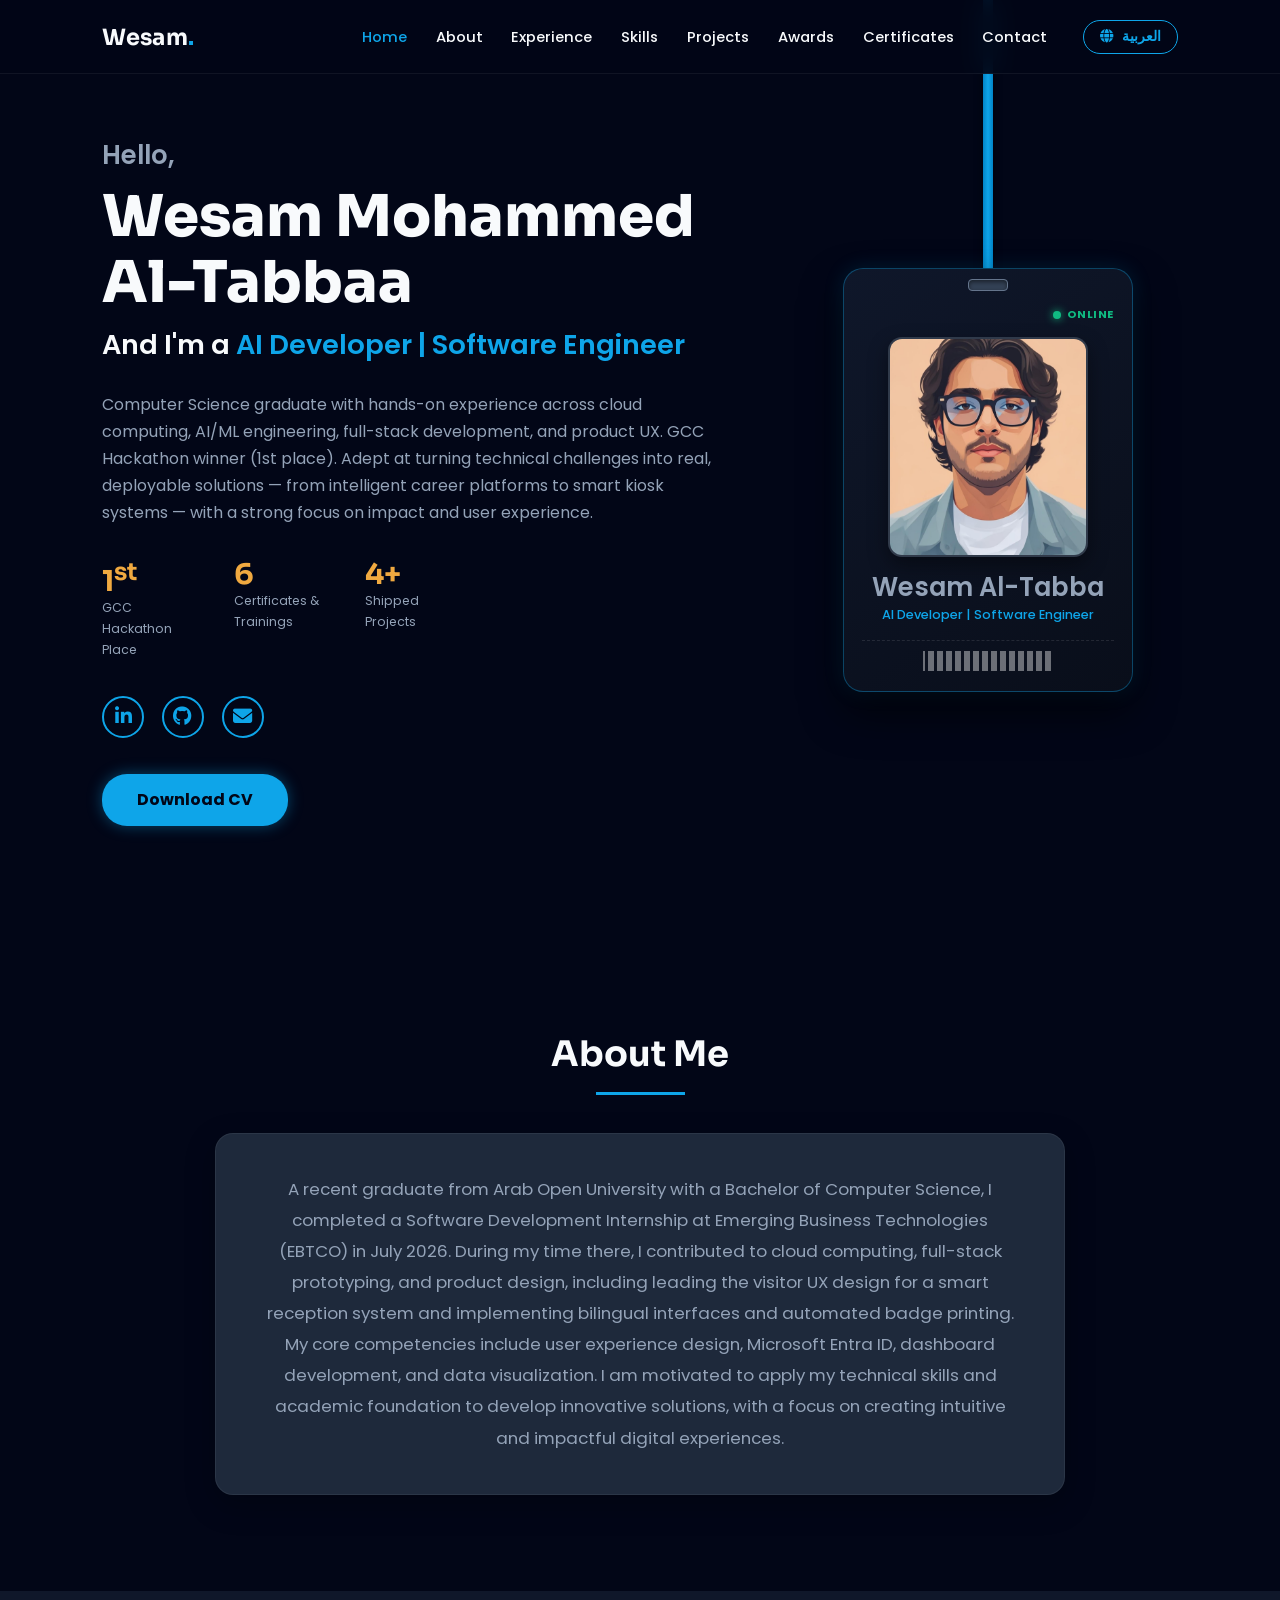
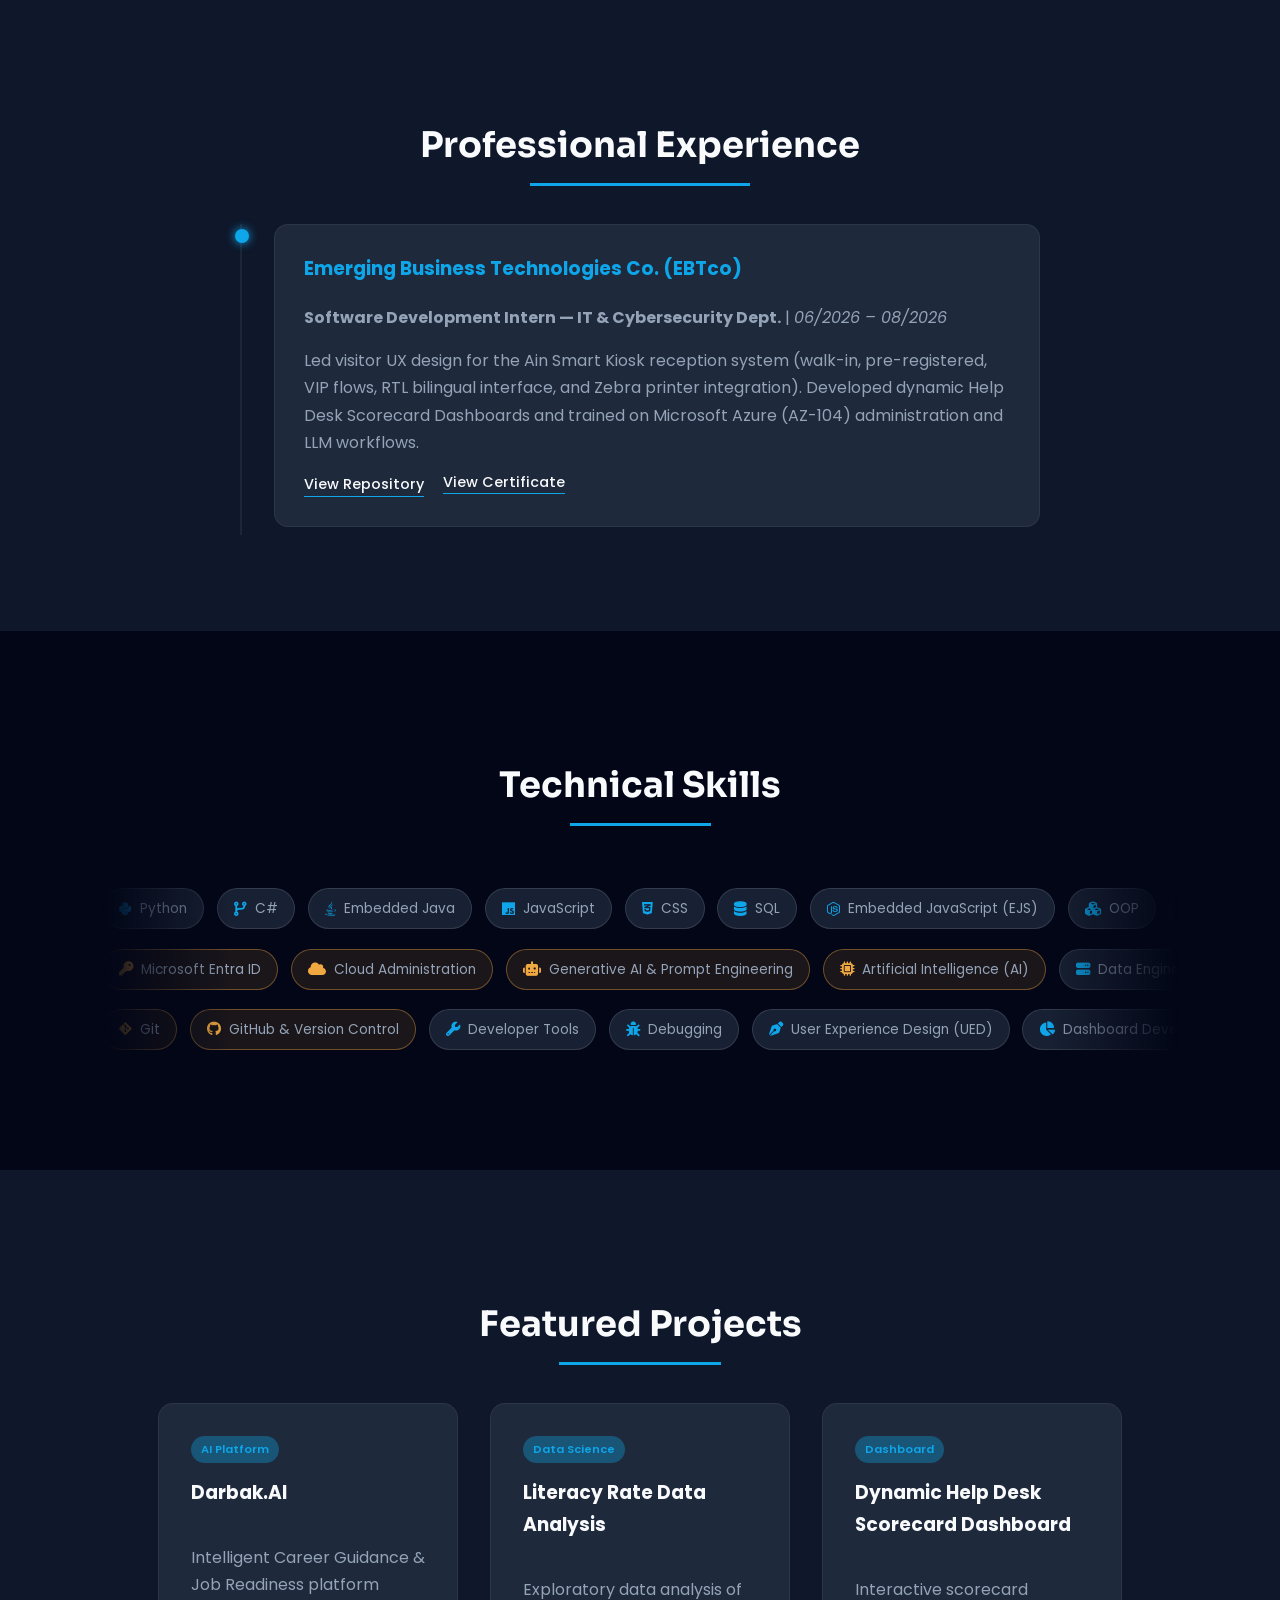
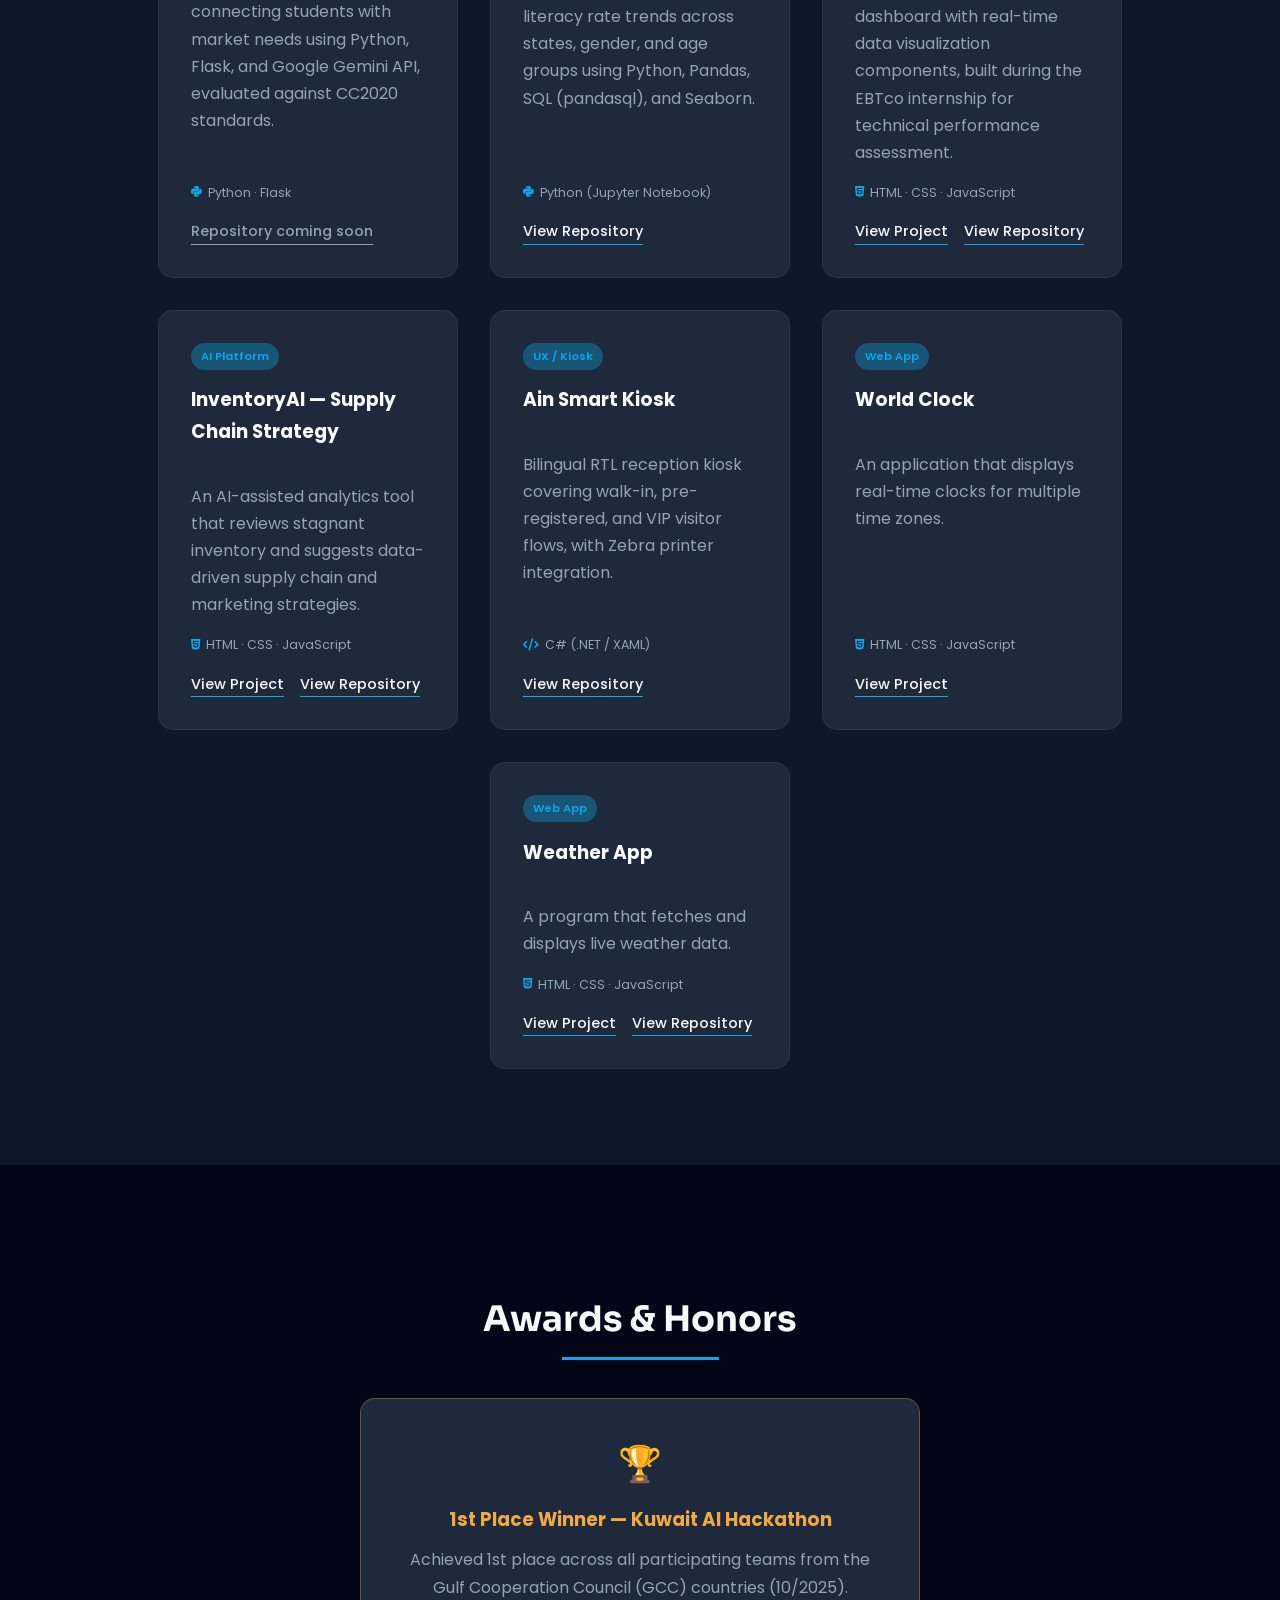
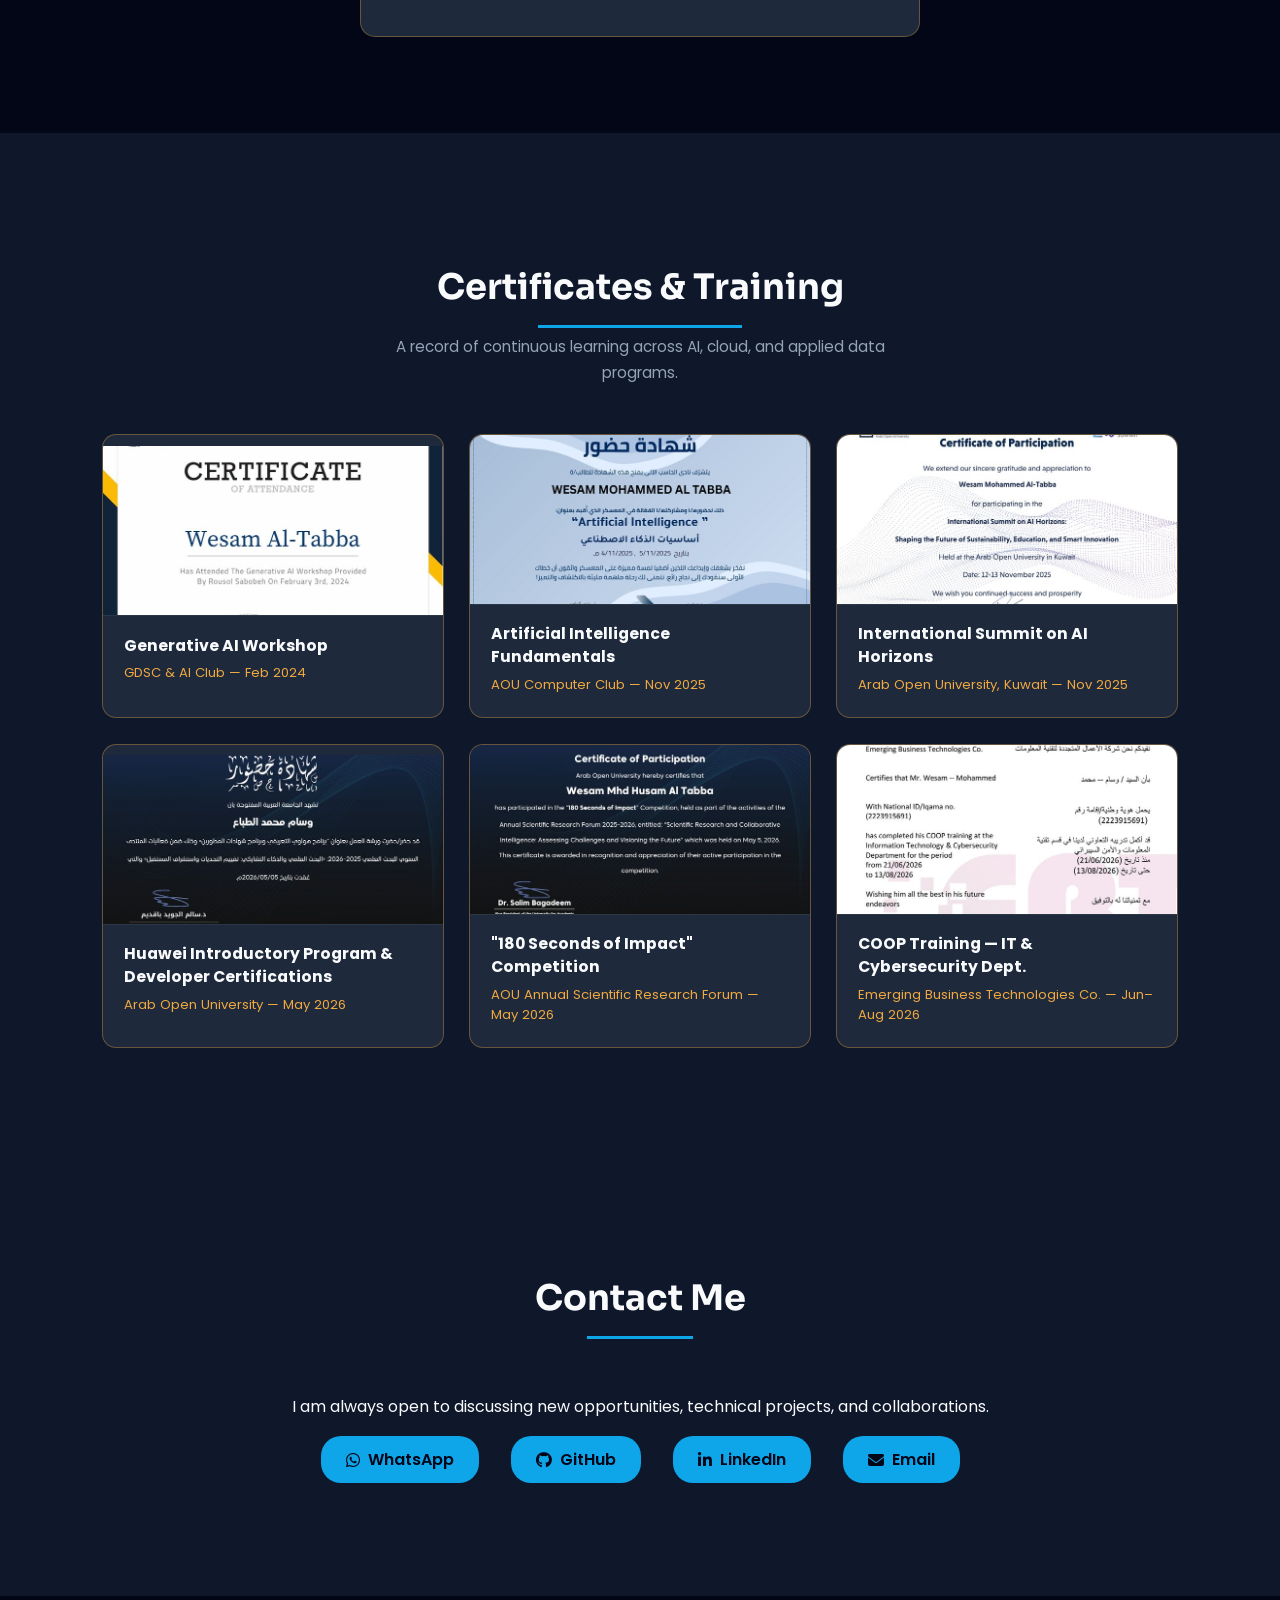
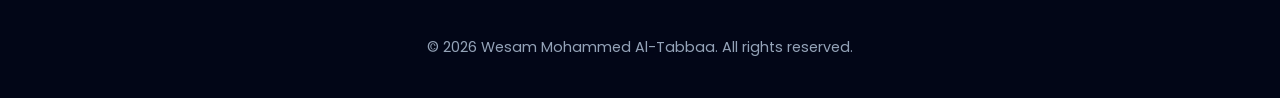
==== commit 38b966e0: "Rename profile image to lower case profile.jpg" ====
--- a/index.html
+++ b/index.html
@@ -87,10 +87,10 @@
                             <span class="badge-status">ONLINE</span>
                         </div>
                         <div class="badge-photo-container">
-                           <img src="images/profile.jpeg" alt="Wesam Al-Tabbaa" class="badge-pic">
+                           <img src="images/profile.jpg" alt="Wesam Al-Tabba" class="badge-pic">
                         </div>
                         <div class="badge-info">
-                            <h3 class="badge-name" data-i18n="myName">Wesam  Al-Tabbaa</h3>
+                            <h3 class="badge-name" data-i18n="myName">Wesam  Al-Tabba</h3>
                             <p class="badge-role" data-i18n="badgeRole">AI Developer | Software Engineer</p>
                         </div>
                         <div class="badge-footer">
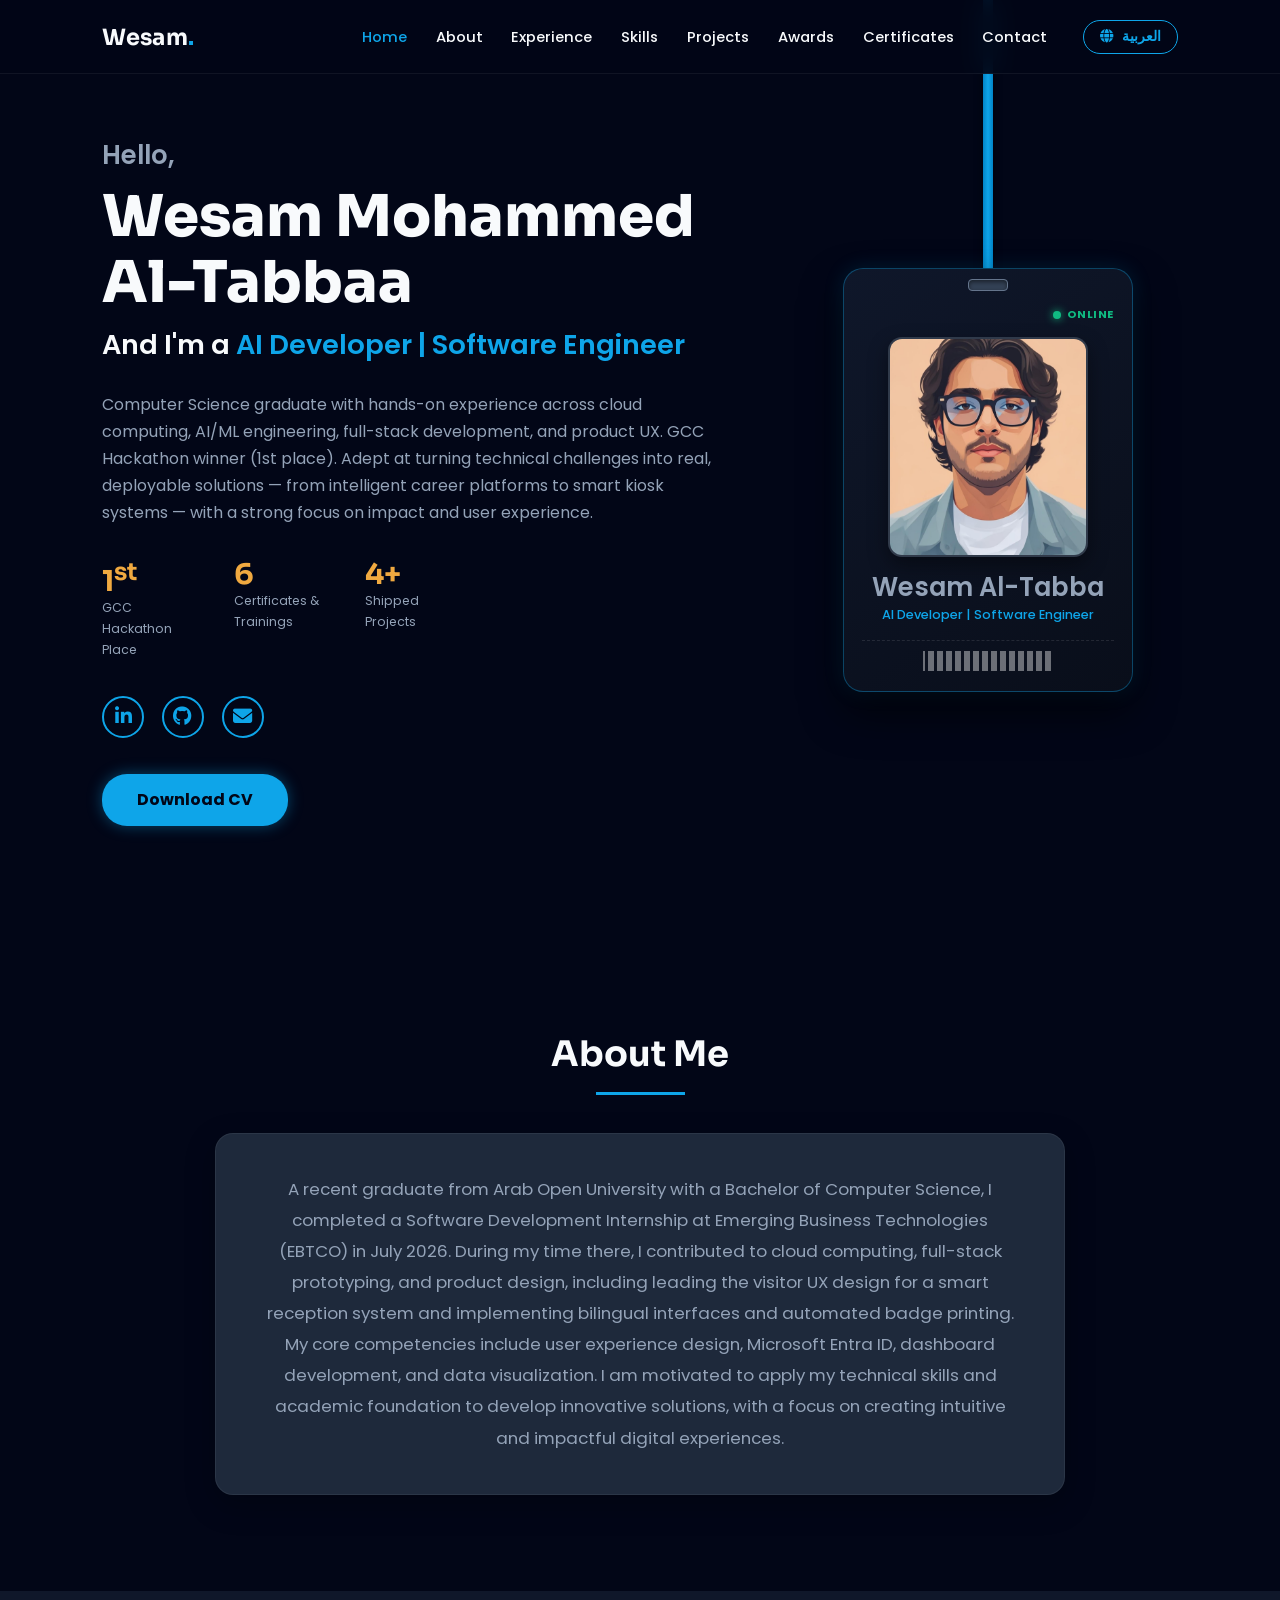
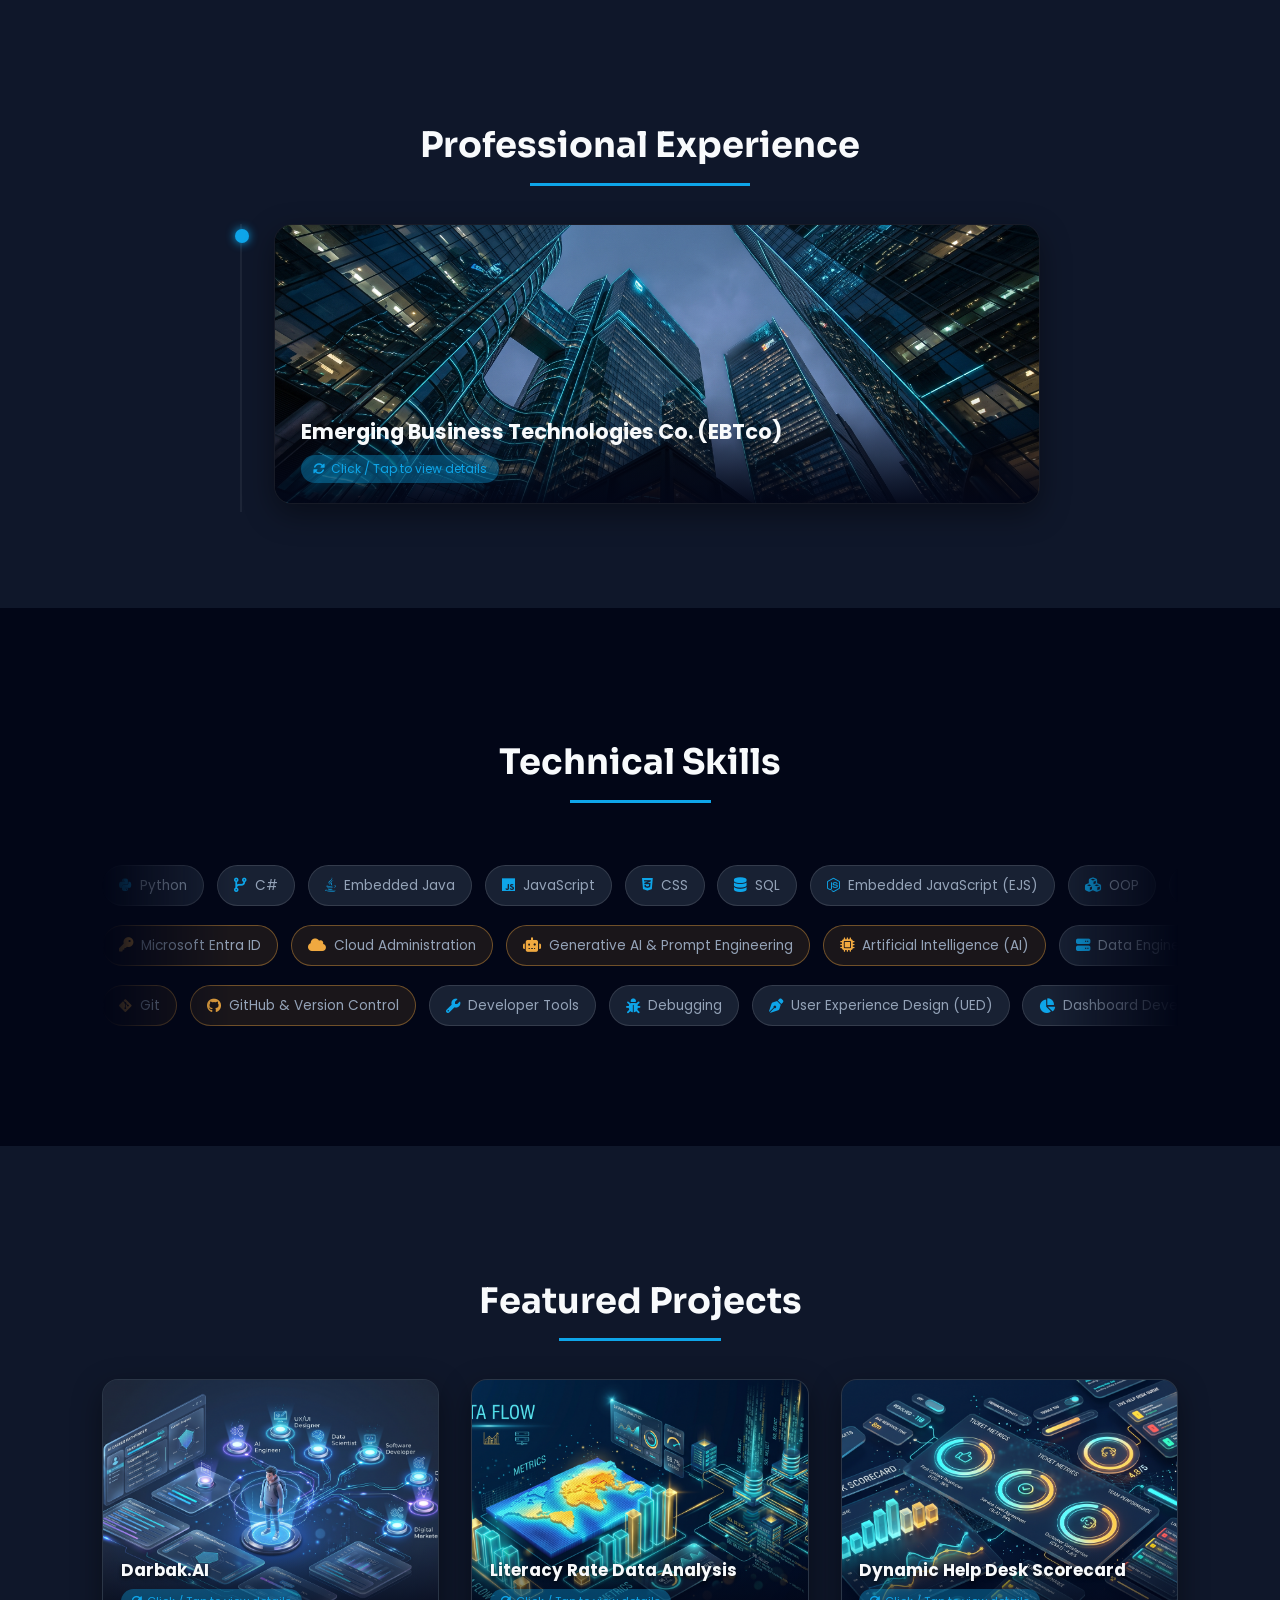
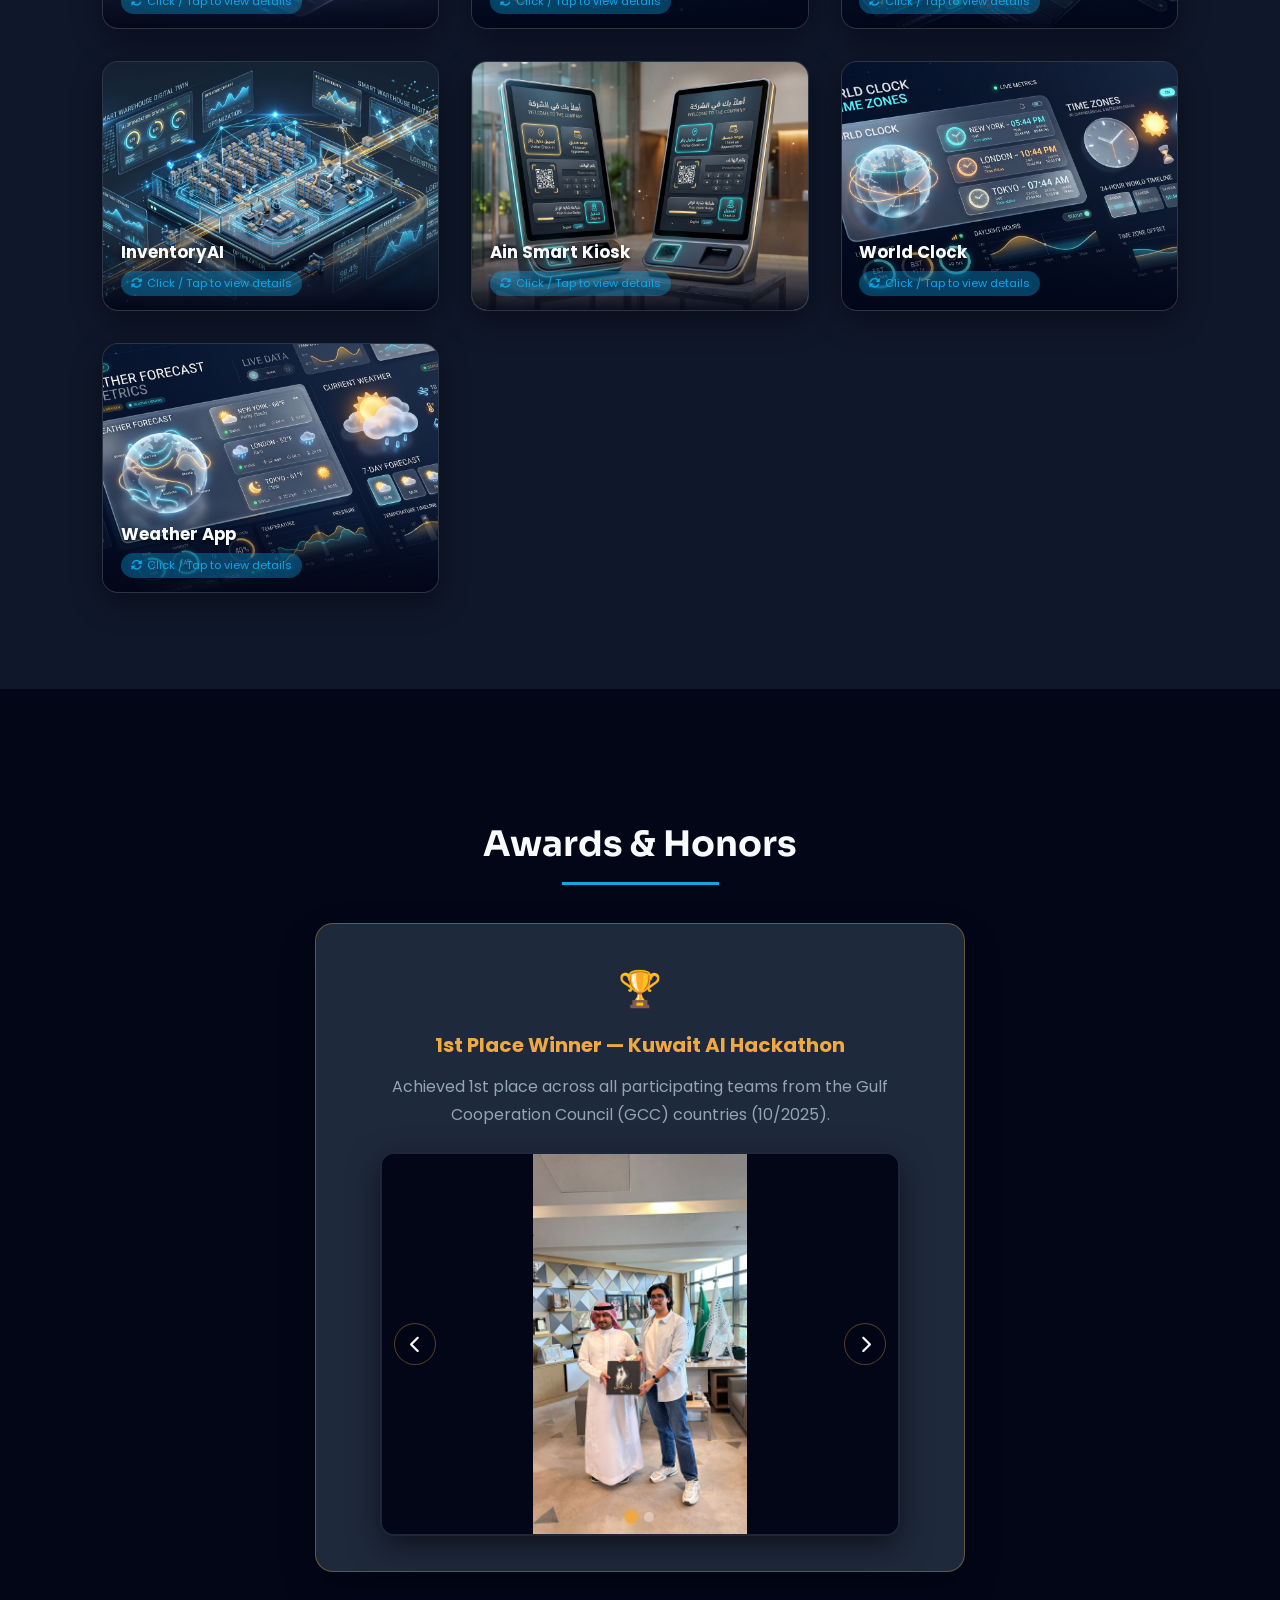
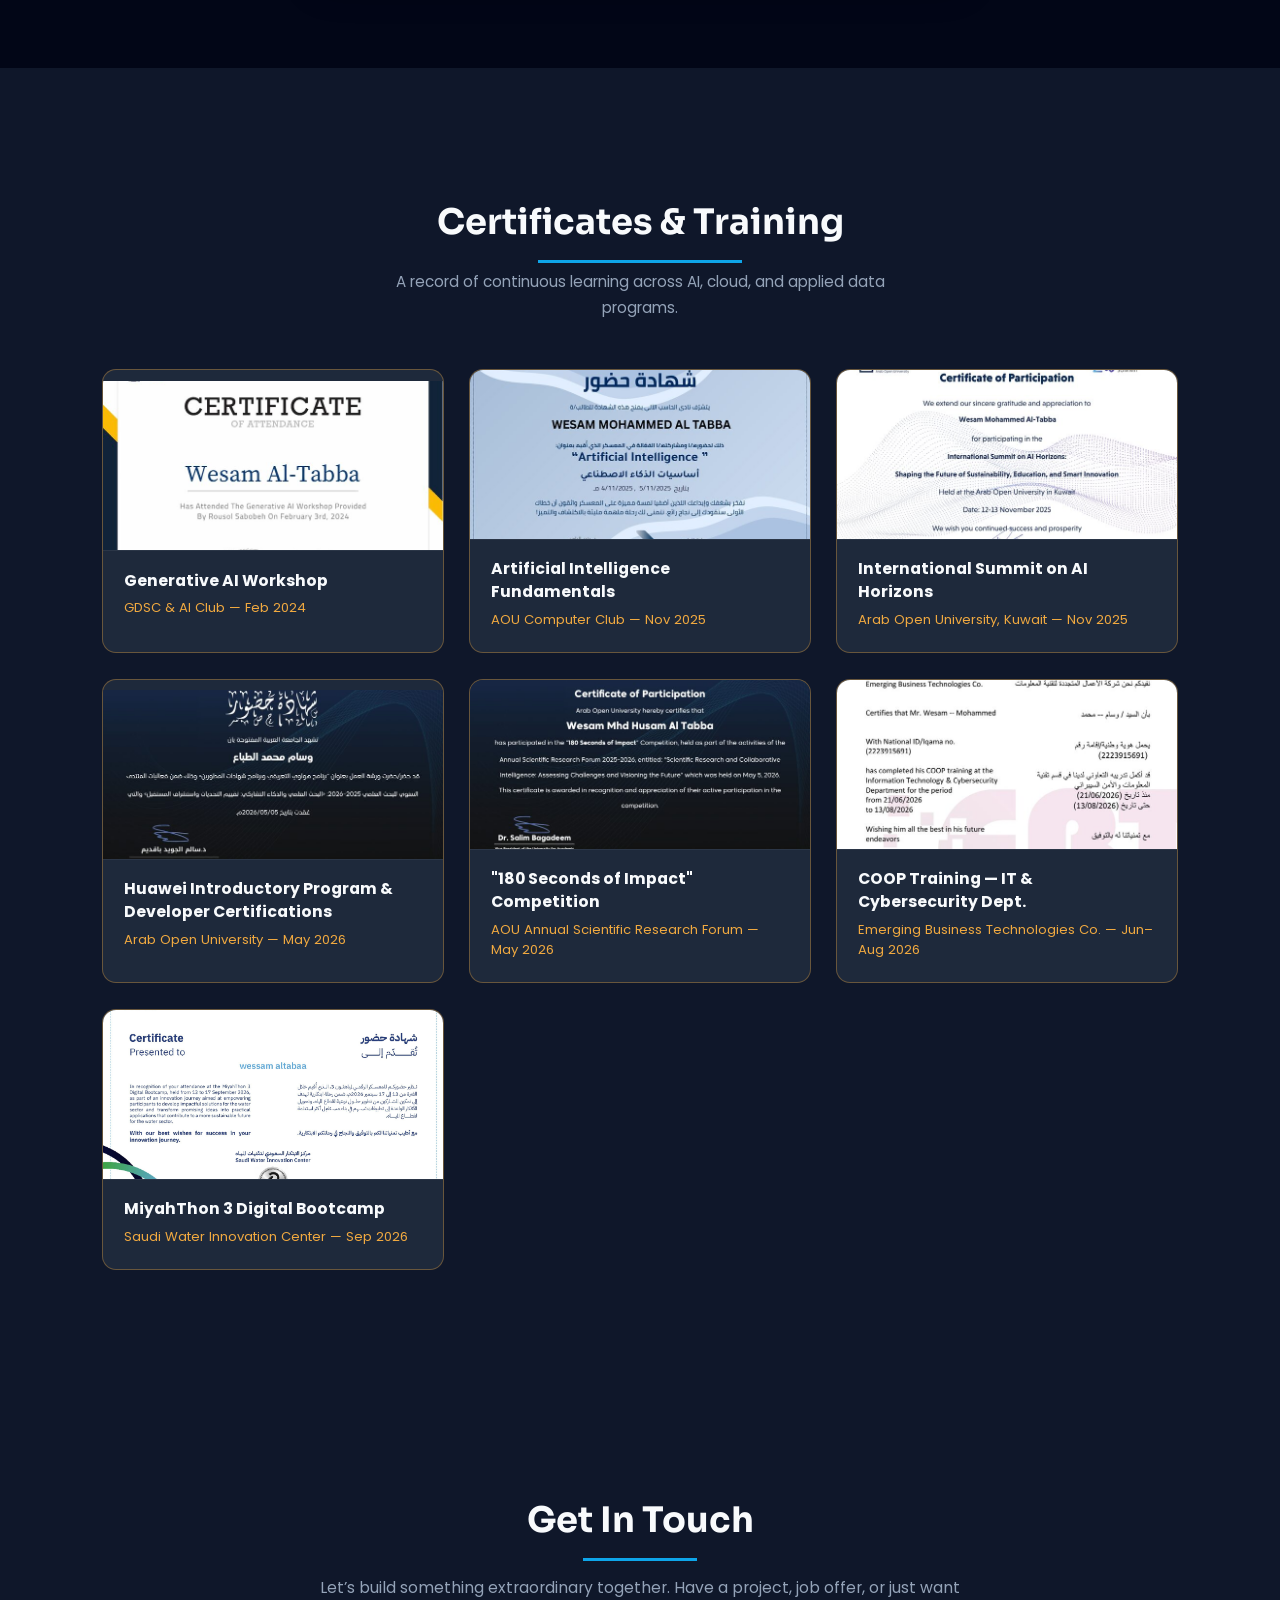
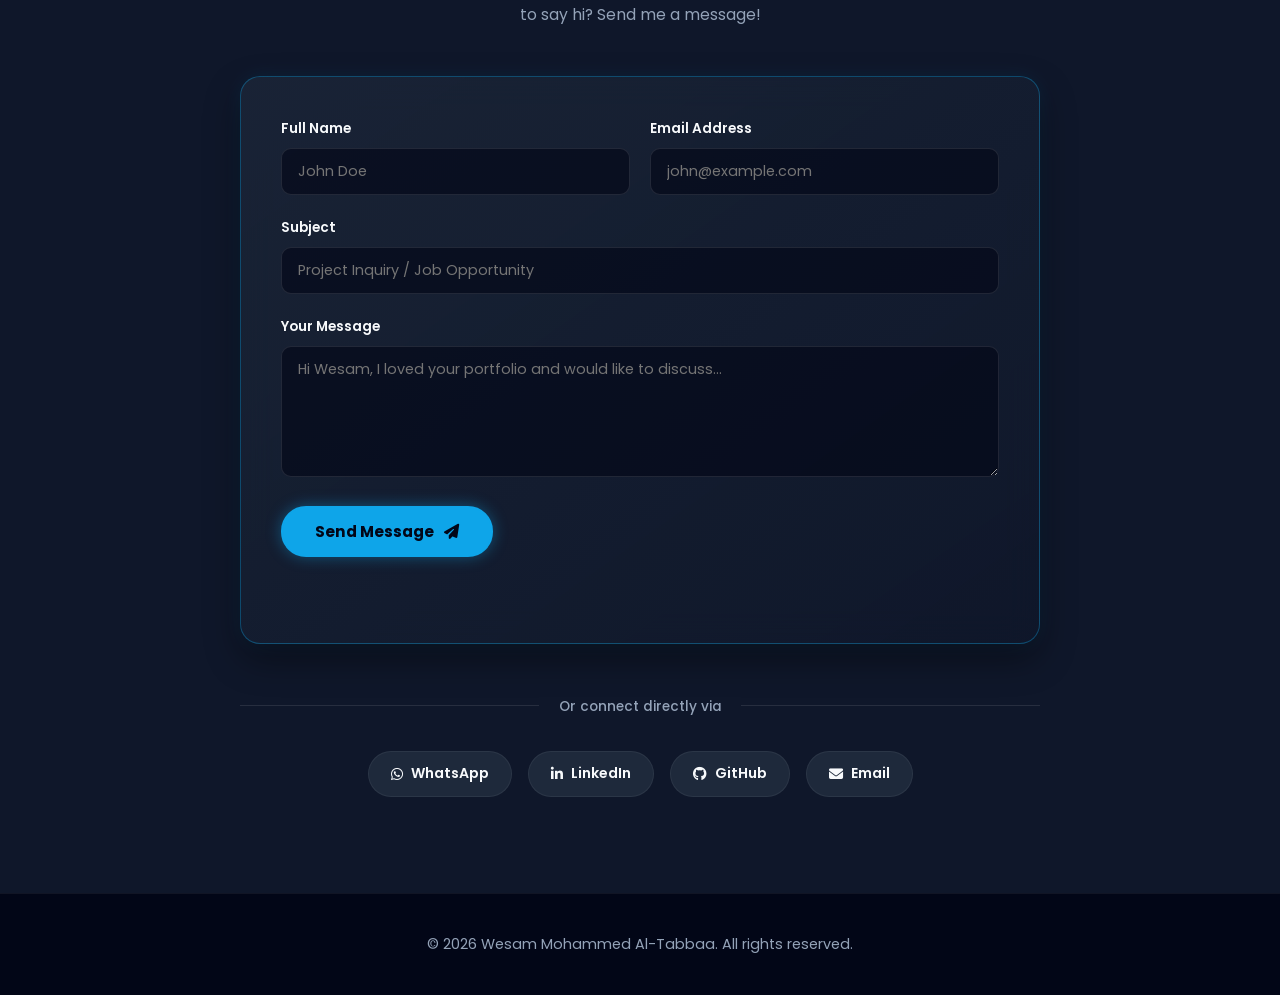
==== commit 094ca17c: "Update contact section UI and integrate Formspree endpoint" ====
--- a/index.html
+++ b/index.html
@@ -3,7 +3,7 @@
 <head>
     <meta charset="UTF-8">
     <meta name="viewport" content="width=device-width, initial-scale=1.0">
-    <title data-i18n="title">Wesam Al-Tabbaa | Software & IT Solutions Specialist</title>
+    <title data-i18n="title">Wesam Al-Tabbaa | Portfolio</title>
 
     <link rel="preconnect" href="https://fonts.googleapis.com">
     <link rel="preconnect" href="https://fonts.gstatic.com" crossorigin>
@@ -87,10 +87,10 @@
                             <span class="badge-status">ONLINE</span>
                         </div>
                         <div class="badge-photo-container">
-                           <img src="images/profile.jpg" alt="Wesam Al-Tabba" class="badge-pic">
+                           <img src="images/profile.png" alt="Wesam Al-Tabba" class="badge-pic">
                         </div>
                         <div class="badge-info">
-                            <h3 class="badge-name" data-i18n="myName">Wesam  Al-Tabba</h3>
+                            <h3 class="badge-name" data-i18n="myName">Wesam Al-Tabba</h3>
                             <p class="badge-role" data-i18n="badgeRole">AI Developer | Software Engineer</p>
                         </div>
                         <div class="badge-footer">
@@ -118,28 +118,47 @@
         <div class="timeline">
             <div class="timeline-item">
                 <div class="timeline-dot"></div>
-                <div class="timeline-content">
-                    <h3>Emerging Business Technologies Co. (EBTco)</h3>
-                    <p class="timeline-role"><strong data-i18n="exp1Role">Software Development Intern — IT & Cybersecurity Dept.</strong> | <em>06/2026 – 08/2026</em></p>
-                    <p data-i18n="exp1Desc">
-                        Led visitor UX design for the Ain Smart Kiosk reception system (walk-in, pre-registered, VIP flows, RTL bilingual interface, and Zebra printer integration). Developed dynamic Help Desk Scorecard Dashboards and trained on Microsoft Azure (AZ-104) administration and LLM workflows.
-                    </p>
-                    <div class="project-links">
-                        <a href="https://github.com/Wsm39624/AIN-Kiosk-2" target="_blank" class="project-link" data-i18n="viewRepo">View Repository</a>
-                        <button class="project-link cert-trigger-btn" data-img="certs/cert4-1.jpg" data-i18n="viewCert">View Certificate</button>
-                    </div>
-                </div>
+                
+                <!-- Clickable Flip Card Container -->
+                <div class="exp-flip-card clickable-flip-card" id="expCard">
+                    <div class="exp-flip-inner">
+                        
+                        <!-- Front Face -->
+                        <div class="exp-flip-front">
+                            <img src="images/ebtco-building.jpg" alt="EBTco Corporate Building" loading="lazy">
+                            <div class="exp-overlay">
+                                <h3>Emerging Business Technologies Co. (EBTco)</h3>
+                                <span class="exp-tag" data-i18n="clickFlipHint"><i class="fa-solid fa-rotate"></i> Click / Tap to view details</span>
+                            </div>
+                        </div>
+
+                        <!-- Back Face -->
+                        <div class="exp-flip-back">
+                            <h3>Emerging Business Technologies Co. (EBTco)</h3>
+                            <p class="timeline-role"><strong data-i18n="exp1Role">Software Development Intern — IT & Cybersecurity Dept.</strong> | <em>06/2026 – 08/2026</em></p>
+                            <p data-i18n="exp1Desc">
+                                Led visitor UX design for the Ain Smart Kiosk reception system (walk-in, pre-registered, VIP flows, RTL bilingual interface, and Zebra printer integration). Developed dynamic Help Desk Scorecard Dashboards and trained on Microsoft Azure (AZ-104) administration and LLM workflows.
+                            </p>
+                            <div class="project-links">
+                                <a href="https://github.com/Wsm39624/AIN-Kiosk-2" target="_blank" class="project-link" data-i18n="viewRepo" onclick="event.stopPropagation();">View Repository</a>
+                                <button class="project-link cert-trigger-btn" data-img="certs/cert4-1.jpg" data-i18n="viewCert" onclick="event.stopPropagation();">View Certificate</button>
+                            </div>
+                        </div>
+
+                    </div>
+                </div>
+
             </div>
         </div>
     </section>
 
-  <!-- Creative Multi-Row Ticker Skills Section -->
+    <!-- Creative Multi-Row Ticker Skills Section -->
     <section id="skills" class="section">
         <h2 data-i18n="skillsTitle" class="section-title">Technical Skills</h2>
         
         <div class="skills-ticker-wrapper">
             
-            <!-- Row 1: Languages, Frameworks & Fundamentals (Moving Left) -->
+            <!-- Row 1: Languages, Frameworks & Fundamentals -->
             <div class="ticker-track track-left">
                 <div class="ticker-content">
                     <span class="skill-pill"><i class="fa-brands fa-python"></i> Python</span>
@@ -169,7 +188,7 @@
                 </div>
             </div>
 
-            <!-- Row 2: Cloud, AI / ML & Data Engineering (Moving Right) -->
+            <!-- Row 2: Cloud, AI / ML & Data Engineering -->
             <div class="ticker-track track-right">
                 <div class="ticker-content">
                     <span class="skill-pill highlight-pill"><i class="fa-solid fa-key"></i> Microsoft Entra ID</span>
@@ -193,7 +212,7 @@
                 </div>
             </div>
 
-            <!-- Row 3: Tools, Version Control, Product Design & Soft Skills (Moving Left) -->
+            <!-- Row 3: Tools, Version Control, Product Design & Soft Skills -->
             <div class="ticker-track track-left">
                 <div class="ticker-content">
                     <span class="skill-pill highlight-pill"><i class="fa-brands fa-git-alt"></i> Git</span>
@@ -239,81 +258,165 @@
         <h2 data-i18n="projectsTitle" class="section-title">Featured Projects</h2>
         <div class="projects-container">
 
-            <article class="project-card">
-                <span class="project-tag" data-i18n="tagAI">AI Platform</span>
-                <h3>Darbak.AI</h3>
-                <p data-i18n="proj1Desc">Intelligent Career Guidance & Job Readiness platform connecting students with market needs using Python, Flask, and Google Gemini API, evaluated against CC2020 standards.</p>
-                <span class="project-lang"><i class="fa-brands fa-python"></i> Python · Flask</span>
-                <div class="project-links">
-                    <span class="project-link project-link-disabled" data-i18n="repoSoon">Repository coming soon</span>
-                </div>
-            </article>
-
-            <article class="project-card">
-                <span class="project-tag" data-i18n="tagData">Data Science</span>
-                <h3 data-i18n="projDataTitle">Literacy Rate Data Analysis</h3>
-                <p data-i18n="projDataDesc">Exploratory data analysis of literacy rate trends across states, gender, and age groups using Python, Pandas, SQL (pandasql), and Seaborn.</p>
-                <span class="project-lang"><i class="fa-brands fa-python"></i> Python (Jupyter Notebook)</span>
-                <div class="project-links">
-                    <a href="https://github.com/Wsm39624/literacy-rate-analysis" target="_blank" class="project-link" data-i18n="viewRepo">View Repository</a>
-                </div>
-            </article>
-
-            <article class="project-card">
-                <span class="project-tag" data-i18n="tagDashboard">Dashboard</span>
-                <h3 data-i18n="projDashTitle">Dynamic Help Desk Scorecard Dashboard</h3>
-                <p data-i18n="projDashDesc">Interactive scorecard dashboard with real-time data visualization components, built during the EBTco internship for technical performance assessment.</p>
-                <span class="project-lang"><i class="fa-brands fa-html5"></i> HTML · CSS · JavaScript</span>
-                <div class="project-links">
-                    <a href="https://wsm39624.github.io/Dynamic-Help-Desk-Scorecard-Dashboard/" target="_blank" class="project-link" data-i18n="viewProject">View Project</a>
-                    <a href="https://github.com/Wsm39624/Dynamic-Help-Desk-Scorecard-Dashboard" target="_blank" class="project-link project-link-secondary" data-i18n="viewRepo">View Repository</a>
-                </div>
-            </article>
-
-            <article class="project-card">
-                <span class="project-tag" data-i18n="tagAI">AI Platform</span>
-                <h3 data-i18n="projInvTitle">InventoryAI — Supply Chain Strategy</h3>
-                <p data-i18n="projInvDesc">An AI-assisted analytics tool that reviews stagnant inventory and suggests data-driven supply chain and marketing strategies.</p>
-                <span class="project-lang"><i class="fa-brands fa-html5"></i> HTML · CSS · JavaScript</span>
-                <div class="project-links">
-                    <a href="https://wsm39624.github.io/InventoryAI-AI-Supply-Chain-Strategy/" target="_blank" class="project-link" data-i18n="viewProject">View Project</a>
-                    <a href="https://github.com/Wsm39624/InventoryAI-AI-Supply-Chain-Strategy" target="_blank" class="project-link project-link-secondary" data-i18n="viewRepo">View Repository</a>
-                </div>
-            </article>
-
-            <article class="project-card">
-                <span class="project-tag" data-i18n="tagKiosk">UX / Kiosk</span>
-                <h3 data-i18n="projKioskTitle">Ain Smart Kiosk</h3>
-                <p data-i18n="projKioskDesc">Bilingual RTL reception kiosk covering walk-in, pre-registered, and VIP visitor flows, with Zebra printer integration.</p>
-                <span class="project-lang"><i class="fa-solid fa-code"></i> C# (.NET / XAML)</span>
-                <div class="project-links">
-                    <a href="https://github.com/Wsm39624/AIN-Kiosk-2" target="_blank" class="project-link" data-i18n="viewRepo">View Repository</a>
-                </div>
-            </article>
-
-            <article class="project-card">
-                <span class="project-tag" data-i18n="tagWeb">Web App</span>
-                <h3 data-i18n="proj3Title">World Clock</h3>
-                <p data-i18n="proj3Desc">An application that displays real-time clocks for multiple time zones.</p>
-                <span class="project-lang"><i class="fa-brands fa-html5"></i> HTML · CSS · JavaScript</span>
-                <div class="project-links">
-                    <a href="https://wsm39624.github.io/Clock-Container/" target="_blank" class="project-link" data-i18n="viewProject">View Project</a>
-                </div>
-            </article>
-
-            <article class="project-card">
-                <span class="project-tag" data-i18n="tagWeb">Web App</span>
-                <h3 data-i18n="proj4Title">Weather App</h3>
-                <p data-i18n="proj4Desc">A program that fetches and displays live weather data.</p>
-                <span class="project-lang"><i class="fa-brands fa-html5"></i> HTML · CSS · JavaScript</span>
-                <div class="project-links">
-                    <a href="https://wsm39624.github.io/Weather-App-Updated/" target="_blank" class="project-link" data-i18n="viewProject">View Project</a>
-                    <a href="https://github.com/Wsm39624/Weather-App-Updated" target="_blank" class="project-link project-link-secondary" data-i18n="viewRepo">View Repository</a>
-                </div>
-            </article>
-
-        </div>
-    </section>
+            <!-- Project 1: Darbak.AI -->
+            <article class="project-flip-card clickable-proj-card">
+                <div class="flip-card-inner">
+                    <div class="flip-card-front">
+                        <img src="images/darbak-preview.jpg" alt="Darbak.AI Project" loading="lazy">
+                        <div class="card-overlay-title">
+                            <h3>Darbak.AI</h3>
+                            <span class="project-tag" data-i18n="clickFlipHint"><i class="fa-solid fa-rotate"></i> Click / Tap to view details</span>
+                        </div>
+                    </div>
+                    <div class="flip-card-back">
+                        <span class="project-tag" data-i18n="tagAI">AI Platform</span>
+                        <h3>Darbak.AI</h3>
+                        <p data-i18n="proj1Desc">Intelligent Career Guidance & Job Readiness platform connecting students with market needs using Python, Flask, and Google Gemini API, evaluated against CC2020 standards.</p>
+                        <span class="project-lang"><i class="fa-brands fa-python"></i> Python · Flask</span>
+                        <div class="project-links">
+                            <span class="project-link project-link-disabled" data-i18n="repoSoon" onclick="event.stopPropagation();">Repository coming soon</span>
+                        </div>
+                    </div>
+                </div>
+            </article>
+
+            <!-- Project 2: Literacy Rate Data Analysis -->
+            <article class="project-flip-card clickable-proj-card">
+                <div class="flip-card-inner">
+                    <div class="flip-card-front">
+                        <img src="images/literacy-preview.jpg" alt="Literacy Rate Data Analysis" loading="lazy">
+                        <div class="card-overlay-title">
+                            <h3 data-i18n="projDataTitle">Literacy Rate Data Analysis</h3>
+                            <span class="project-tag" data-i18n="clickFlipHint"><i class="fa-solid fa-rotate"></i> Click / Tap to view details</span>
+                        </div>
+                    </div>
+                    <div class="flip-card-back">
+                        <span class="project-tag" data-i18n="tagData">Data Science</span>
+                        <h3 data-i18n="projDataTitle">Literacy Rate Data Analysis</h3>
+                        <p data-i18n="projDataDesc">Exploratory data analysis of literacy rate trends across states, gender, and age groups using Python, Pandas, SQL (pandasql), and Seaborn.</p>
+                        <span class="project-lang"><i class="fa-brands fa-python"></i> Python (Jupyter Notebook)</span>
+                        <div class="project-links">
+                            <a href="https://github.com/Wsm39624/literacy-rate-analysis" target="_blank" class="project-link" data-i18n="viewRepo" onclick="event.stopPropagation();">View Repository</a>
+                        </div>
+                    </div>
+                </div>
+            </article>
+
+            <!-- Project 3: Dynamic Help Desk Scorecard Dashboard -->
+            <article class="project-flip-card clickable-proj-card">
+                <div class="flip-card-inner">
+                    <div class="flip-card-front">
+                        <img src="images/scorecard-preview.jpg" alt="Help Desk Scorecard Dashboard" loading="lazy">
+                        <div class="card-overlay-title">
+                            <h3 data-i18n="projDashTitle">Dynamic Help Desk Scorecard</h3>
+                            <span class="project-tag" data-i18n="clickFlipHint"><i class="fa-solid fa-rotate"></i> Click / Tap to view details</span>
+                        </div>
+                    </div>
+                    <div class="flip-card-back">
+                        <span class="project-tag" data-i18n="tagDashboard">Dashboard</span>
+                        <h3 data-i18n="projDashTitle">Dynamic Help Desk Scorecard Dashboard</h3>
+                        <p data-i18n="projDashDesc">Interactive scorecard dashboard with real-time data visualization components, built during the EBTco internship for technical performance assessment.</p>
+                        <span class="project-lang"><i class="fa-brands fa-html5"></i> HTML · CSS · JavaScript</span>
+                        <div class="project-links">
+                            <a href="https://wsm39624.github.io/Dynamic-Help-Desk-Scorecard-Dashboard/" target="_blank" class="project-link" data-i18n="viewProject" onclick="event.stopPropagation();">View Project</a>
+                            <a href="https://github.com/Wsm39624/Dynamic-Help-Desk-Scorecard-Dashboard" target="_blank" class="project-link project-link-secondary" data-i18n="viewRepo" onclick="event.stopPropagation();">View Repository</a>
+                        </div>
+                    </div>
+                </div>
+            </article>
+
+            <!-- Project 4: InventoryAI -->
+            <article class="project-flip-card clickable-proj-card">
+                <div class="flip-card-inner">
+                    <div class="flip-card-front">
+                        <img src="images/inventory-preview.jpg" alt="InventoryAI" loading="lazy">
+                        <div class="card-overlay-title">
+                            <h3 data-i18n="projInvTitle">InventoryAI</h3>
+                            <span class="project-tag" data-i18n="clickFlipHint"><i class="fa-solid fa-rotate"></i> Click / Tap to view details</span>
+                        </div>
+                    </div>
+                    <div class="flip-card-back">
+                        <span class="project-tag" data-i18n="tagAI">AI Platform</span>
+                        <h3 data-i18n="projInvTitle">InventoryAI — Supply Chain Strategy</h3>
+                        <p data-i18n="projInvDesc">An AI-assisted analytics tool that reviews stagnant inventory and suggests data-driven supply chain and marketing strategies.</p>
+                        <span class="project-lang"><i class="fa-brands fa-html5"></i> HTML · CSS · JavaScript</span>
+                        <div class="project-links">
+                            <a href="https://wsm39624.github.io/InventoryAI-AI-Supply-Chain-Strategy/" target="_blank" class="project-link" data-i18n="viewProject" onclick="event.stopPropagation();">View Project</a>
+                            <a href="https://github.com/Wsm39624/InventoryAI-AI-Supply-Chain-Strategy" target="_blank" class="project-link project-link-secondary" data-i18n="viewRepo" onclick="event.stopPropagation();">View Repository</a>
+                        </div>
+                    </div>
+                </div>
+            </article>
+
+            <!-- Project 5: Ain Smart Kiosk -->
+            <article class="project-flip-card clickable-proj-card">
+                <div class="flip-card-inner">
+                    <div class="flip-card-front">
+                        <img src="images/kiosk-preview.jpg" alt="Ain Smart Kiosk" loading="lazy">
+                        <div class="card-overlay-title">
+                            <h3 data-i18n="projKioskTitle">Ain Smart Kiosk</h3>
+                            <span class="project-tag" data-i18n="clickFlipHint"><i class="fa-solid fa-rotate"></i> Click / Tap to view details</span>
+                        </div>
+                    </div>
+                    <div class="flip-card-back">
+                        <span class="project-tag" data-i18n="tagKiosk">UX / Kiosk</span>
+                        <h3 data-i18n="projKioskTitle">Ain Smart Kiosk</h3>
+                        <p data-i18n="projKioskDesc">Bilingual RTL reception kiosk covering walk-in, pre-registered, and VIP visitor flows, with Zebra printer integration.</p>
+                        <span class="project-lang"><i class="fa-solid fa-code"></i> C# (.NET / XAML)</span>
+                        <div class="project-links">
+                            <a href="https://github.com/Wsm39624/AIN-Kiosk-2" target="_blank" class="project-link" data-i18n="viewRepo" onclick="event.stopPropagation();">View Repository</a>
+                        </div>
+                    </div>
+                </div>
+            </article>
+
+            <!-- Project 6: World Clock -->
+            <article class="project-flip-card clickable-proj-card">
+                <div class="flip-card-inner">
+                    <div class="flip-card-front">
+                        <img src="images/clock-preview.jpg" alt="World Clock" loading="lazy">
+                        <div class="card-overlay-title">
+                            <h3 data-i18n="proj3Title">World Clock</h3>
+                            <span class="project-tag" data-i18n="clickFlipHint"><i class="fa-solid fa-rotate"></i> Click / Tap to view details</span>
+                        </div>
+                    </div>
+                    <div class="flip-card-back">
+                        <span class="project-tag" data-i18n="tagWeb">Web App</span>
+                        <h3 data-i18n="proj3Title">World Clock</h3>
+                        <p data-i18n="proj3Desc">An application that displays real-time clocks for multiple time zones.</p>
+                        <span class="project-lang"><i class="fa-brands fa-html5"></i> HTML · CSS · JavaScript</span>
+                        <div class="project-links">
+                            <a href="https://wsm39624.github.io/Clock-Container/" target="_blank" class="project-link" data-i18n="viewProject" onclick="event.stopPropagation();">View Project</a>
+                        </div>
+                    </div>
+                </div>
+            </article>
+
+            <!-- Project 7: Weather App -->
+            <article class="project-flip-card clickable-proj-card">
+                <div class="flip-card-inner">
+                    <div class="flip-card-front">
+                        <img src="images/weather-preview.jpg" alt="Weather App" loading="lazy">
+                        <div class="card-overlay-title">
+                            <h3 data-i18n="proj4Title">Weather App</h3>
+                            <span class="project-tag" data-i18n="clickFlipHint"><i class="fa-solid fa-rotate"></i> Click / Tap to view details</span>
+                        </div>
+                    </div>
+                    <div class="flip-card-back">
+                        <span class="project-tag" data-i18n="tagWeb">Web App</span>
+                        <h3 data-i18n="proj4Title">Weather App</h3>
+                        <p data-i18n="proj4Desc">A program that fetches and displays live weather data.</p>
+                        <span class="project-lang"><i class="fa-brands fa-html5"></i> HTML · CSS · JavaScript</span>
+                        <div class="project-links">
+                            <a href="https://wsm39624.github.io/Weather-App-Updated/" target="_blank" class="project-link" data-i18n="viewProject" onclick="event.stopPropagation();">View Project</a>
+                            <a href="https://github.com/Wsm39624/Weather-App-Updated" target="_blank" class="project-link project-link-secondary" data-i18n="viewRepo" onclick="event.stopPropagation();">View Repository</a>
+                        </div>
+                    </div>
+                </div>
+            </article>
+
+        </div>
+    </section>  
 
     <!-- Awards and Honors -->
     <section id="awards" class="section">
@@ -323,6 +426,30 @@
                 <div class="award-icon">🏆</div>
                 <h3 data-i18n="awardTitle">1st Place Winner — Kuwait AI Hackathon</h3>
                 <p data-i18n="awardDesc">Achieved 1st place across all participating teams from the Gulf Cooperation Council (GCC) countries (10/2025).</p>
+                
+                <div class="award-slider-container" id="awardSlider">
+                    <button class="slider-btn slider-btn-prev" id="sliderPrev" aria-label="Previous Image">
+                        <i class="fa-solid fa-chevron-left"></i>
+                    </button>
+                    
+                    <div class="slider-wrapper">
+                        <div class="slide active">
+                            <img src="AIX pic1.png" alt="Kuwait AI Hackathon Award Recognition" loading="lazy">
+                        </div>
+                        <div class="slide">
+                            <img src="AiX pic2.png" alt="Kuwait AI Hackathon Prize Ceremony" loading="lazy">
+                        </div>
+                    </div>
+
+                    <button class="slider-btn slider-btn-next" id="sliderNext" aria-label="Next Image">
+                        <i class="fa-solid fa-chevron-right"></i>
+                    </button>
+
+                    <div class="slider-dots" id="sliderDots">
+                        <span class="dot active" data-slide="0"></span>
+                        <span class="dot" data-slide="1"></span>
+                    </div>
+                </div>
             </article>
         </div>
     </section>
@@ -381,19 +508,73 @@
                 </div>
             </button>
 
+            <!-- Certificate 7: MiyahThon 3 Digital Bootcamp -->
+            <button class="cert-card" data-img="certs/miyahthon-cert.jpg">
+                <img src="certs/miyahthon-cert.jpg" alt="MiyahThon 3 Digital Bootcamp Certificate" loading="lazy">
+                <div class="cert-info">
+                    <h3 data-i18n="cert7Title">MiyahThon 3 Digital Bootcamp</h3>
+                    <p data-i18n="cert7Issuer">Saudi Water Innovation Center — Sep 2026</p>
+                </div>
+            </button>
+
         </div>
     </section>
 
-    <!-- Contact Section -->
+    <!-- New UI Prototype Interactive Contact Section -->
     <section id="contact" class="section bg-alt">
-        <h2 data-i18n="contactTitle" class="section-title">Contact Me</h2>
-        <p data-i18n="contactDesc">I am always open to discussing new opportunities, technical projects, and collaborations.</p>
-        <ul class="contact-links">
-            <li><a href="https://wa.me/966551926117" target="_blank"><i class="fa-brands fa-whatsapp"></i> <span data-i18n="whatsapp">WhatsApp</span></a></li>
-            <li><a href="https://github.com/Wsm39624" target="_blank"><i class="fa-brands fa-github"></i> GitHub</a></li>
-            <li><a href="https://www.linkedin.com/in/eng-wesam-al-tabba-" target="_blank"><i class="fa-brands fa-linkedin-in"></i> LinkedIn</a></li>
-            <li><a href="mailto:wessamaltabaa@gmail.com"><i class="fa-solid fa-envelope"></i> Email</a></li>
-        </ul>
+        <h2 data-i18n="contactTitle" class="section-title">Get In Touch</h2>
+        <p data-i18n="contactDesc" class="contact-subtitle">Let’s build something extraordinary together. Have a project, job offer, or just want to say hi? Send me a message!</p>
+        
+        <div class="contact-wrapper">
+            <!-- Formspree Glassmorphism Form Box -->
+            <form id="contact-form" action="https://formspree.io/f/xgaaawgd" method="POST" class="contact-form-box">
+                <div class="form-row">
+                    <div class="form-group">
+                        <label for="form-name" data-i18n="formName">Full Name</label>
+                        <input type="text" id="form-name" name="name" placeholder="John Doe" required>
+                    </div>
+                    <div class="form-group">
+                        <label for="form-email" data-i18n="formEmail">Email Address</label>
+                        <input type="email" id="form-email" name="email" placeholder="john@example.com" required>
+                    </div>
+                </div>
+
+                <div class="form-group">
+                    <label for="form-subject" data-i18n="formSubject">Subject</label>
+                    <input type="text" id="form-subject" name="subject" placeholder="Project Inquiry / Job Opportunity" required>
+                </div>
+
+                <div class="form-group">
+                    <label for="form-message" data-i18n="formMessage">Your Message</label>
+                    <textarea id="form-message" name="message" rows="5" placeholder="Hi Wesam, I loved your portfolio and would like to discuss..." required></textarea>
+                </div>
+
+                <button type="submit" id="form-submit-btn" class="form-submit-btn">
+                    <span data-i18n="formSend">Send Message</span> <i class="fa-solid fa-paper-plane"></i>
+                </button>
+                <div id="form-status" class="form-status"></div>
+            </form>
+
+            <!-- Bottom Connection Divider & Links -->
+            <div class="connect-divider">
+                <span data-i18n="connectDivider">Or connect directly via</span>
+            </div>
+
+            <div class="direct-connect-pills">
+                <a href="https://wa.me/966551926117" target="_blank" class="connect-pill whatsapp-pill">
+                    <i class="fa-brands fa-whatsapp"></i> <span data-i18n="whatsapp">WhatsApp</span>
+                </a>
+                <a href="https://www.linkedin.com/in/eng-wesam-al-tabba-" target="_blank" class="connect-pill linkedin-pill">
+                    <i class="fa-brands fa-linkedin-in"></i> LinkedIn
+                </a>
+                <a href="https://github.com/Wsm39624" target="_blank" class="connect-pill github-pill">
+                    <i class="fa-brands fa-github"></i> GitHub
+                </a>
+                <a href="mailto:wessamaltabaa@gmail.com" class="connect-pill email-pill">
+                    <i class="fa-solid fa-envelope"></i> Email
+                </a>
+            </div>
+        </div>
     </section>
 
     <footer class="footer">
--- a/style.css
+++ b/style.css
@@ -272,7 +272,7 @@
 }
 
 /* ==========================================================
-   Hero ID Badge Container & Styling (Fixed Image & Card Structure)
+   Hero ID Badge Container & Styling
    ========================================================== */
 .hero-image-container {
     flex: 1;
@@ -473,7 +473,7 @@
 }
 
 /* ==========================================================
-   Experience timeline
+   Experience timeline & Clickable Flip Card
    ========================================================== */
 .timeline {
     max-width: 800px;
@@ -513,29 +513,116 @@
     right: -2.44rem;
 }
 
-.timeline-content {
+.exp-flip-card {
+    background-color: transparent;
+    width: 100%;
+    max-width: 800px;
+    height: 280px;
+    perspective: 1000px;
+    margin: 0 auto;
+    cursor: pointer;
+}
+
+.exp-flip-inner {
+    position: relative;
+    width: 100%;
+    height: 100%;
+    text-align: left;
+    transition: transform 0.8s cubic-bezier(0.175, 0.885, 0.32, 1.275);
+    transform-style: preserve-3d;
+}
+
+html[dir="rtl"] .exp-flip-inner {
+    text-align: right;
+}
+
+.exp-flip-card.flipped .exp-flip-inner {
+    transform: rotateY(180deg);
+}
+
+.exp-flip-front, .exp-flip-back {
+    position: absolute;
+    width: 100%;
+    height: 100%;
+    -webkit-backface-visibility: hidden;
+    backface-visibility: hidden;
+    border-radius: 18px;
+    overflow: hidden;
+    border: 1px solid var(--card-border);
+    box-shadow: 0 10px 30px rgba(0, 0, 0, 0.4);
+}
+
+.exp-flip-front {
+    background-color: #080d1a;
+    display: flex;
+    align-items: center;
+    justify-content: center;
+}
+
+.exp-flip-front img {
+    width: 100%;
+    height: 100%;
+    object-fit: cover;
+    display: block;
+}
+
+.exp-overlay {
+    position: absolute;
+    bottom: 0;
+    left: 0;
+    right: 0;
+    padding: 1.2rem 1.6rem;
+    background: linear-gradient(to top, rgba(2, 6, 23, 0.95), transparent);
+    display: flex;
+    flex-direction: column;
+    gap: 6px;
+}
+
+.exp-overlay h3 {
+    margin: 0;
+    color: var(--text-white);
+    font-size: 1.3rem;
+}
+
+.exp-tag {
+    font-size: 0.75rem;
+    color: var(--neon-blue);
+    background: var(--neon-blue-dim);
+    padding: 4px 12px;
+    border-radius: 20px;
+    align-self: flex-start;
+    display: inline-flex;
+    align-items: center;
+    gap: 6px;
+}
+
+html[dir="rtl"] .exp-tag {
+    align-self: flex-end;
+}
+
+.exp-flip-back {
     background-color: var(--card-slate-bg);
-    border: 1px solid var(--card-border);
-    border-radius: 14px;
+    border-color: var(--neon-blue);
     padding: 1.8rem;
-}
-
-.timeline-content h3 {
-    margin-top: 0;
-    color: var(--neon-blue);
-}
-
-.timeline-role {
+    display: flex;
+    flex-direction: column;
+    justify-content: space-between;
+    transform: rotateY(180deg);
+}
+
+.exp-flip-back h3 {
+    margin: 0;
+    color: var(--neon-blue);
+}
+
+.exp-flip-back p {
     color: var(--text-slate);
-    margin-top: 0.2rem;
-}
-
-.timeline-content p:not(.timeline-role) {
-    color: var(--text-slate);
+    font-size: 0.92rem;
+    margin: 0;
 }
 
 /* ==========================================================
-   Multi-Row Infinite Skills Marquee (Forced Horizontal Layout)
+   Multi-Row Infinite Skills Marquee
    ========================================================== */
 .skills-ticker-wrapper {
     display: flex;
@@ -624,78 +711,179 @@
 }
 
 /* ==========================================================
-   Projects, Awards & Certificates
+   Project Flip Card 3D Effect (3 Columns Grid & Full Image Cover)
    ========================================================== */
 .projects-container {
-    display: flex;
-    flex-wrap: wrap;
+    display: grid;
+    grid-template-columns: repeat(3, 1fr);
     gap: 2rem;
+    max-width: 1200px;
+    margin: 0 auto;
     justify-content: center;
 }
 
-.project-card {
+.project-flip-card {
+    background-color: transparent;
+    width: 100%;
+    height: 250px;
+    perspective: 1000px;
+    cursor: pointer;
+}
+
+.flip-card-inner {
+    position: relative;
+    width: 100%;
+    height: 100%;
+    text-align: left;
+    transition: transform 0.8s cubic-bezier(0.175, 0.885, 0.32, 1.275);
+    transform-style: preserve-3d;
+}
+
+html[dir="rtl"] .flip-card-inner {
+    text-align: right;
+}
+
+.project-flip-card.flipped .flip-card-inner {
+    transform: rotateY(180deg);
+}
+
+.flip-card-front, .flip-card-back {
+    position: absolute;
+    width: 100%;
+    height: 100%;
+    -webkit-backface-visibility: hidden;
+    backface-visibility: hidden;
+    border-radius: 16px;
+    overflow: hidden;
+    border: 1px solid var(--card-border);
+    box-shadow: 0 10px 30px rgba(0, 0, 0, 0.4);
+}
+
+.flip-card-front {
     background-color: var(--card-slate-bg);
-    border-radius: 15px;
-    padding: 2rem;
-    width: 300px;
-    text-align: left;
+}
+
+.flip-card-front img {
+    width: 100%;
+    height: 100%;
+    object-fit: cover;
+    display: block;
+}
+
+.card-overlay-title {
+    position: absolute;
+    bottom: 0;
+    left: 0;
+    right: 0;
+    padding: 0.9rem 1.1rem;
+    background: linear-gradient(to top, rgba(2, 6, 23, 0.95), transparent);
     display: flex;
     flex-direction: column;
-    border: 1px solid var(--card-border);
-    transition: transform 0.3s ease, border-color 0.3s ease;
-}
-
-html[dir="rtl"] .project-card {
-    text-align: right;
-}
-
-.project-tag {
+    align-items: flex-start;
+    gap: 4px;
+    pointer-events: none;
+}
+
+html[dir="rtl"] .card-overlay-title {
+    align-items: flex-end;
+}
+
+.card-overlay-title h3 {
+    margin: 0;
+    color: var(--text-white);
+    font-size: 1.05rem;
+    text-shadow: 0 2px 4px rgba(0, 0, 0, 0.8);
+}
+
+.card-overlay-title .project-tag {
+    font-size: 0.7rem;
+    color: var(--neon-blue);
+    background: var(--neon-blue-dim);
+    padding: 3px 10px;
+    border-radius: 20px;
+    display: inline-flex;
+    align-items: center;
+    gap: 5px;
+}
+
+.flip-card-back {
+    background-color: var(--card-slate-bg);
+    border-color: var(--neon-blue);
+    padding: 1.2rem 1.4rem;
+    display: flex;
+    flex-direction: column;
+    justify-content: space-between;
+    transform: rotateY(180deg);
+}
+
+.flip-card-back h3 {
+    margin: 0 0 0.3rem 0;
+    color: var(--text-white);
+    font-size: 1.05rem;
+}
+
+.flip-card-back p {
+    color: var(--text-slate);
+    font-size: 0.82rem;
+    line-height: 1.45;
+    margin: 0;
+    display: -webkit-box;
+    -webkit-line-clamp: 3;
+    -webkit-box-orient: vertical;
+    overflow: hidden;
+}
+
+.flip-card-back .project-tag {
     align-self: flex-start;
-    font-size: 0.7rem;
-    font-weight: 600;
+    margin-bottom: 0.4rem;
+    font-size: 0.68rem;
+    padding: 3px 8px;
     color: var(--neon-blue);
     background: var(--neon-blue-dim);
-    padding: 4px 10px;
     border-radius: 20px;
-    margin-bottom: 0.9rem;
-}
-
-html[dir="rtl"] .project-tag {
+}
+
+html[dir="rtl"] .flip-card-back .project-tag {
     align-self: flex-end;
 }
 
-.project-card h3 {
-    margin-top: 0;
-    color: var(--text-white);
-}
-
-.project-card p {
+.flip-card-back .project-lang {
+    margin-top: 0.4rem;
+    margin-bottom: 0.4rem;
+    font-size: 0.75rem;
     color: var(--text-slate);
-    flex-grow: 1;
-}
-
-.project-lang {
     display: inline-flex;
     align-items: center;
     gap: 6px;
-    font-size: 0.78rem;
-    color: var(--text-slate);
-    margin-bottom: 1rem;
-}
-
-.project-lang i {
-    color: var(--neon-blue);
-}
-
-.project-links {
+}
+
+.flip-card-back .project-lang i {
+    color: var(--neon-blue);
+}
+
+.flip-card-back .project-links {
+    margin-top: auto;
     display: flex;
     flex-wrap: wrap;
     gap: 1rem;
     align-self: flex-start;
 }
 
-html[dir="rtl"] .project-links {
+html[dir="rtl"] .flip-card-back .project-links {
     align-self: flex-end;
+}
+
+.project-link {
+    color: var(--text-white);
+    text-decoration: none;
+    font-size: 0.85rem;
+    font-weight: 500;
+    border-bottom: 1px solid var(--neon-blue);
+    transition: color 0.3s ease;
+}
+
+.project-link:hover {
+    color: var(--neon-blue);
 }
 
 .project-link-secondary {
@@ -706,24 +894,6 @@
 .project-link-secondary:hover {
     color: var(--neon-blue);
     border-bottom-color: var(--neon-blue);
-}
-
-.project-link {
-    color: var(--text-white);
-    text-decoration: none;
-    font-size: 0.9rem;
-    font-weight: 500;
-    border-bottom: 1px solid var(--neon-blue);
-    align-self: flex-start;
-    transition: color 0.3s ease;
-}
-
-html[dir="rtl"] .project-link {
-    align-self: flex-end;
-}
-
-.project-link:hover {
-    color: var(--neon-blue);
 }
 
 .project-link-disabled {
@@ -732,20 +902,16 @@
     cursor: default;
 }
 
-.project-card:hover {
-    transform: translateY(-8px);
-    border-color: var(--neon-blue);
-    box-shadow: 0 0 15px rgba(14, 165, 233, 0.2);
-}
-
+/* Awards & Honors */
 .award-card {
     background-color: var(--card-slate-bg);
     border: 1px solid var(--gold-dim);
-    border-radius: 15px;
+    border-radius: 18px;
     padding: 2.2rem;
-    max-width: 560px;
+    max-width: 650px;
     margin: 0 auto;
     text-align: center;
+    box-shadow: 0 15px 35px rgba(0, 0, 0, 0.3);
 }
 
 .award-icon {
@@ -756,14 +922,128 @@
 .award-card h3 {
     color: var(--gold);
     margin: 0 0 0.7rem 0;
-    font-size: 1.15rem;
+    font-size: 1.25rem;
 }
 
 .award-card p {
     color: var(--text-slate);
-    margin: 0;
-}
-
+    margin: 0 0 1.5rem 0;
+}
+
+.award-slider-container {
+    position: relative;
+    width: 100%;
+    max-width: 520px;
+    margin: 1.2rem auto 0 auto;
+    border-radius: 14px;
+    overflow: hidden;
+    border: 2px solid rgba(255, 255, 255, 0.08);
+    box-shadow: 0 10px 30px rgba(0, 0, 0, 0.5);
+    background-color: #0b1329;
+}
+
+.slider-wrapper {
+    position: relative;
+    width: 100%;
+    height: 380px;
+}
+
+.slide {
+    position: absolute;
+    inset: 0;
+    opacity: 0;
+    visibility: hidden;
+    transition: opacity 0.6s ease, visibility 0.6s ease;
+    display: flex;
+    justify-content: center;
+    align-items: center;
+}
+
+.slide.active {
+    opacity: 1;
+    visibility: visible;
+}
+
+.slide img {
+    width: 100%;
+    height: 100%;
+    object-fit: contain;
+    background-color: #020617;
+    display: block;
+}
+
+.slider-btn {
+    position: absolute;
+    top: 50%;
+    transform: translateY(-50%);
+    background: rgba(2, 6, 23, 0.75);
+    color: var(--text-white);
+    border: 1px solid var(--gold-dim);
+    width: 42px;
+    height: 42px;
+    border-radius: 50%;
+    cursor: pointer;
+    display: flex;
+    align-items: center;
+    justify-content: center;
+    font-size: 1.1rem;
+    z-index: 10;
+    transition: all 0.3s ease;
+    backdrop-filter: blur(4px);
+}
+
+.slider-btn:hover {
+    background: var(--gold);
+    color: var(--bg-dark-blue);
+    box-shadow: 0 0 15px var(--gold);
+    transform: translateY(-50%) scale(1.08);
+}
+
+.slider-btn-prev {
+    left: 12px;
+}
+
+.slider-btn-next {
+    right: 12px;
+}
+
+html[dir="rtl"] .slider-btn-prev {
+    left: auto;
+    right: 12px;
+}
+
+html[dir="rtl"] .slider-btn-next {
+    right: auto;
+    left: 12px;
+}
+
+.slider-dots {
+    position: absolute;
+    bottom: 12px;
+    left: 50%;
+    transform: translateX(-50%);
+    display: flex;
+    gap: 8px;
+    z-index: 10;
+}
+
+.slider-dots .dot {
+    width: 10px;
+    height: 10px;
+    border-radius: 50%;
+    background: rgba(255, 255, 255, 0.35);
+    cursor: pointer;
+    transition: all 0.3s ease;
+}
+
+.slider-dots .dot.active,
+.slider-dots .dot:hover {
+    background: var(--gold);
+    box-shadow: 0 0 8px var(--gold);
+    transform: scale(1.25);
+}
+
+/* Certificates */
 .certs-subtitle {
     color: var(--text-slate);
     max-width: 560px;
@@ -861,37 +1141,200 @@
 }
 
 /* ==========================================================
-   Contact & Footer
+   UI Prototype Interactive Contact Section
    ========================================================== */
-.contact-links {
-    list-style: none;
-    padding: 0;
+.contact-subtitle {
+    color: var(--text-slate);
+    max-width: 650px;
+    margin: -1.5rem auto 3rem auto;
+    font-size: 0.98rem;
+}
+
+.contact-wrapper {
+    max-width: 800px;
+    margin: 0 auto;
+}
+
+.contact-form-box {
+    background: linear-gradient(145deg, rgba(30, 41, 59, 0.7), rgba(15, 23, 42, 0.8));
+    backdrop-filter: blur(16px);
+    border: 1px solid var(--neon-blue-dim);
+    border-radius: 20px;
+    padding: 2.5rem;
+    box-shadow: 0 15px 35px rgba(0, 0, 0, 0.4), 0 0 20px rgba(14, 165, 233, 0.1);
+    display: flex;
+    flex-direction: column;
+    gap: 1.3rem;
+    text-align: left;
+}
+
+html[dir="rtl"] .contact-form-box {
+    text-align: right;
+}
+
+.form-row {
+    display: grid;
+    grid-template-columns: repeat(2, 1fr);
+    gap: 1.3rem;
+}
+
+.form-group {
+    display: flex;
+    flex-direction: column;
+    gap: 0.5rem;
+}
+
+.form-group label {
+    font-size: 0.85rem;
+    font-weight: 600;
+    color: var(--text-white);
+}
+
+.form-group input,
+.form-group textarea {
+    width: 100%;
+    background-color: rgba(2, 6, 23, 0.6);
+    border: 1px solid rgba(255, 255, 255, 0.1);
+    border-radius: 10px;
+    padding: 12px 16px;
+    color: var(--text-white);
+    font-family: inherit;
+    font-size: 0.9rem;
+    outline: none;
+    transition: all 0.3s ease;
+}
+
+.form-group input:focus,
+.form-group textarea:focus {
+    border-color: var(--neon-blue);
+    box-shadow: 0 0 10px rgba(14, 165, 233, 0.3);
+    background-color: rgba(2, 6, 23, 0.8);
+}
+
+.form-submit-btn {
+    align-self: flex-start;
+    padding: 12px 32px;
+    background-color: var(--neon-blue);
+    color: var(--bg-dark-blue);
+    border: 2px solid var(--neon-blue);
+    border-radius: 25px;
+    font-weight: 700;
+    font-family: inherit;
+    font-size: 0.95rem;
+    cursor: pointer;
+    display: inline-flex;
+    align-items: center;
+    gap: 10px;
+    box-shadow: 0 0 15px rgba(14, 165, 233, 0.4);
+    transition: all 0.3s ease;
+    margin-top: 0.5rem;
+}
+
+html[dir="rtl"] .form-submit-btn {
+    align-self: flex-end;
+}
+
+.form-submit-btn:hover {
+    background-color: transparent;
+    color: var(--neon-blue);
+    box-shadow: 0 0 20px var(--neon-blue);
+    transform: translateY(-2px);
+}
+
+.form-status {
+    font-size: 0.88rem;
+    font-weight: 600;
+    text-align: center;
+    min-height: 20px;
+    margin-top: 5px;
+}
+
+.form-status.success {
+    color: #10b981;
+}
+
+.form-status.error {
+    color: #ef4444;
+}
+
+.connect-divider {
+    position: relative;
+    margin: 3rem 0 2rem 0;
+    text-align: center;
+}
+
+.connect-divider::before {
+    content: '';
+    position: absolute;
+    top: 50%;
+    left: 0;
+    right: 0;
+    height: 1px;
+    background: rgba(255, 255, 255, 0.1);
+    z-index: 1;
+}
+
+.connect-divider span {
+    position: relative;
+    z-index: 2;
+    background-color: var(--bg-section-alt);
+    padding: 0 1.2rem;
+    color: var(--text-slate);
+    font-size: 0.85rem;
+    font-weight: 500;
+}
+
+.direct-connect-pills {
     display: flex;
     justify-content: center;
-    gap: 2rem;
+    gap: 1rem;
     flex-wrap: wrap;
 }
 
-.contact-links a {
-    color: var(--bg-dark-blue);
+.connect-pill {
+    display: inline-flex;
+    align-items: center;
+    gap: 8px;
+    padding: 10px 22px;
+    background: var(--card-slate-bg);
+    border: 1px solid var(--card-border);
+    border-radius: 25px;
+    color: var(--text-white);
     text-decoration: none;
-    background-color: var(--neon-blue);
-    padding: 10px 25px;
-    border-radius: 20px;
+    font-size: 0.88rem;
     font-weight: 600;
-    display: flex;
-    align-items: center;
-    gap: 8px;
     transition: all 0.3s ease;
 }
 
-.contact-links a:hover {
-    box-shadow: 0 0 15px var(--neon-blue);
-    transform: translateY(-2px);
-    background-color: #f8fafc;
-    color: var(--neon-blue);
-}
-
+.connect-pill:hover {
+    transform: translateY(-3px);
+}
+
+.whatsapp-pill:hover {
+    border-color: #25d366;
+    color: #25d366;
+    box-shadow: 0 5px 15px rgba(37, 211, 102, 0.2);
+}
+
+.linkedin-pill:hover {
+    border-color: #0a66c2;
+    color: #0a66c2;
+    box-shadow: 0 5px 15px rgba(10, 102, 194, 0.2);
+}
+
+.github-pill:hover {
+    border-color: var(--text-white);
+    color: var(--text-white);
+    box-shadow: 0 5px 15px rgba(255, 255, 255, 0.2);
+}
+
+.email-pill:hover {
+    border-color: var(--neon-blue);
+    color: var(--neon-blue);
+    box-shadow: 0 5px 15px rgba(14, 165, 233, 0.2);
+}
+
+/* Footer */
 .footer {
     text-align: center;
     padding: 1.5rem;
@@ -902,8 +1345,14 @@
 }
 
 /* ==========================================================
-   Responsive
+   Responsive Rules
    ========================================================== */
+@media (max-width: 1024px) {
+    .projects-container {
+        grid-template-columns: repeat(2, 1fr);
+    }
+}
+
 @media (max-width: 992px) {
     .hero {
         flex-direction: column;
@@ -973,6 +1422,18 @@
 }
 
 @media (max-width: 768px) {
+    .projects-container {
+        grid-template-columns: 1fr;
+    }
+
+    .form-row {
+        grid-template-columns: 1fr;
+    }
+
+    .contact-form-box {
+        padding: 1.6rem;
+    }
+
     .navbar {
         padding: 1rem 6%;
     }
@@ -990,17 +1451,24 @@
         height: 190px;
     }
 
+    .slider-wrapper {
+        height: 280px;
+    }
+
+    .exp-flip-card {
+        height: 330px;
+    }
+
+    .project-flip-card {
+        height: 230px;
+    }
+
     .section {
         padding: 4rem 6%;
     }
 
     .certs-grid {
         grid-template-columns: 1fr;
-    }
-
-    .project-card {
-        width: 100%;
-        max-width: 380px;
     }
 }
 
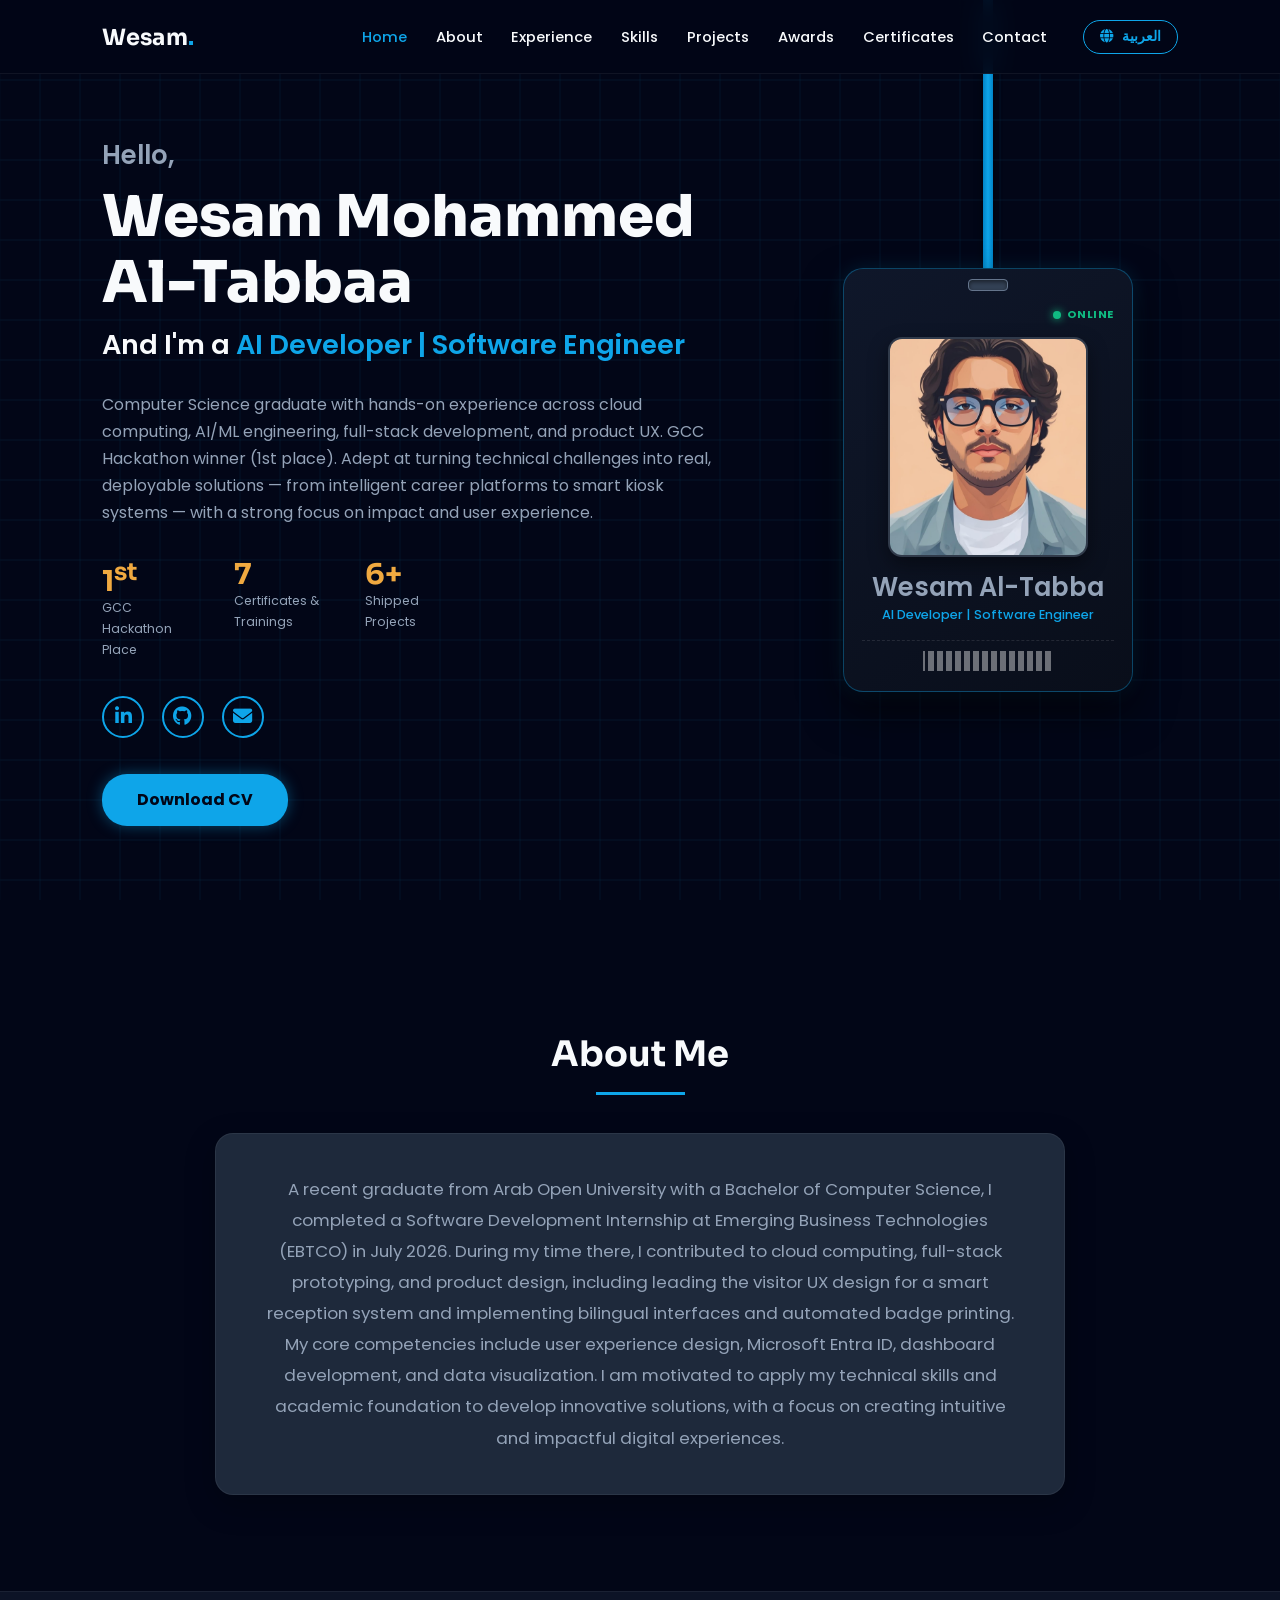
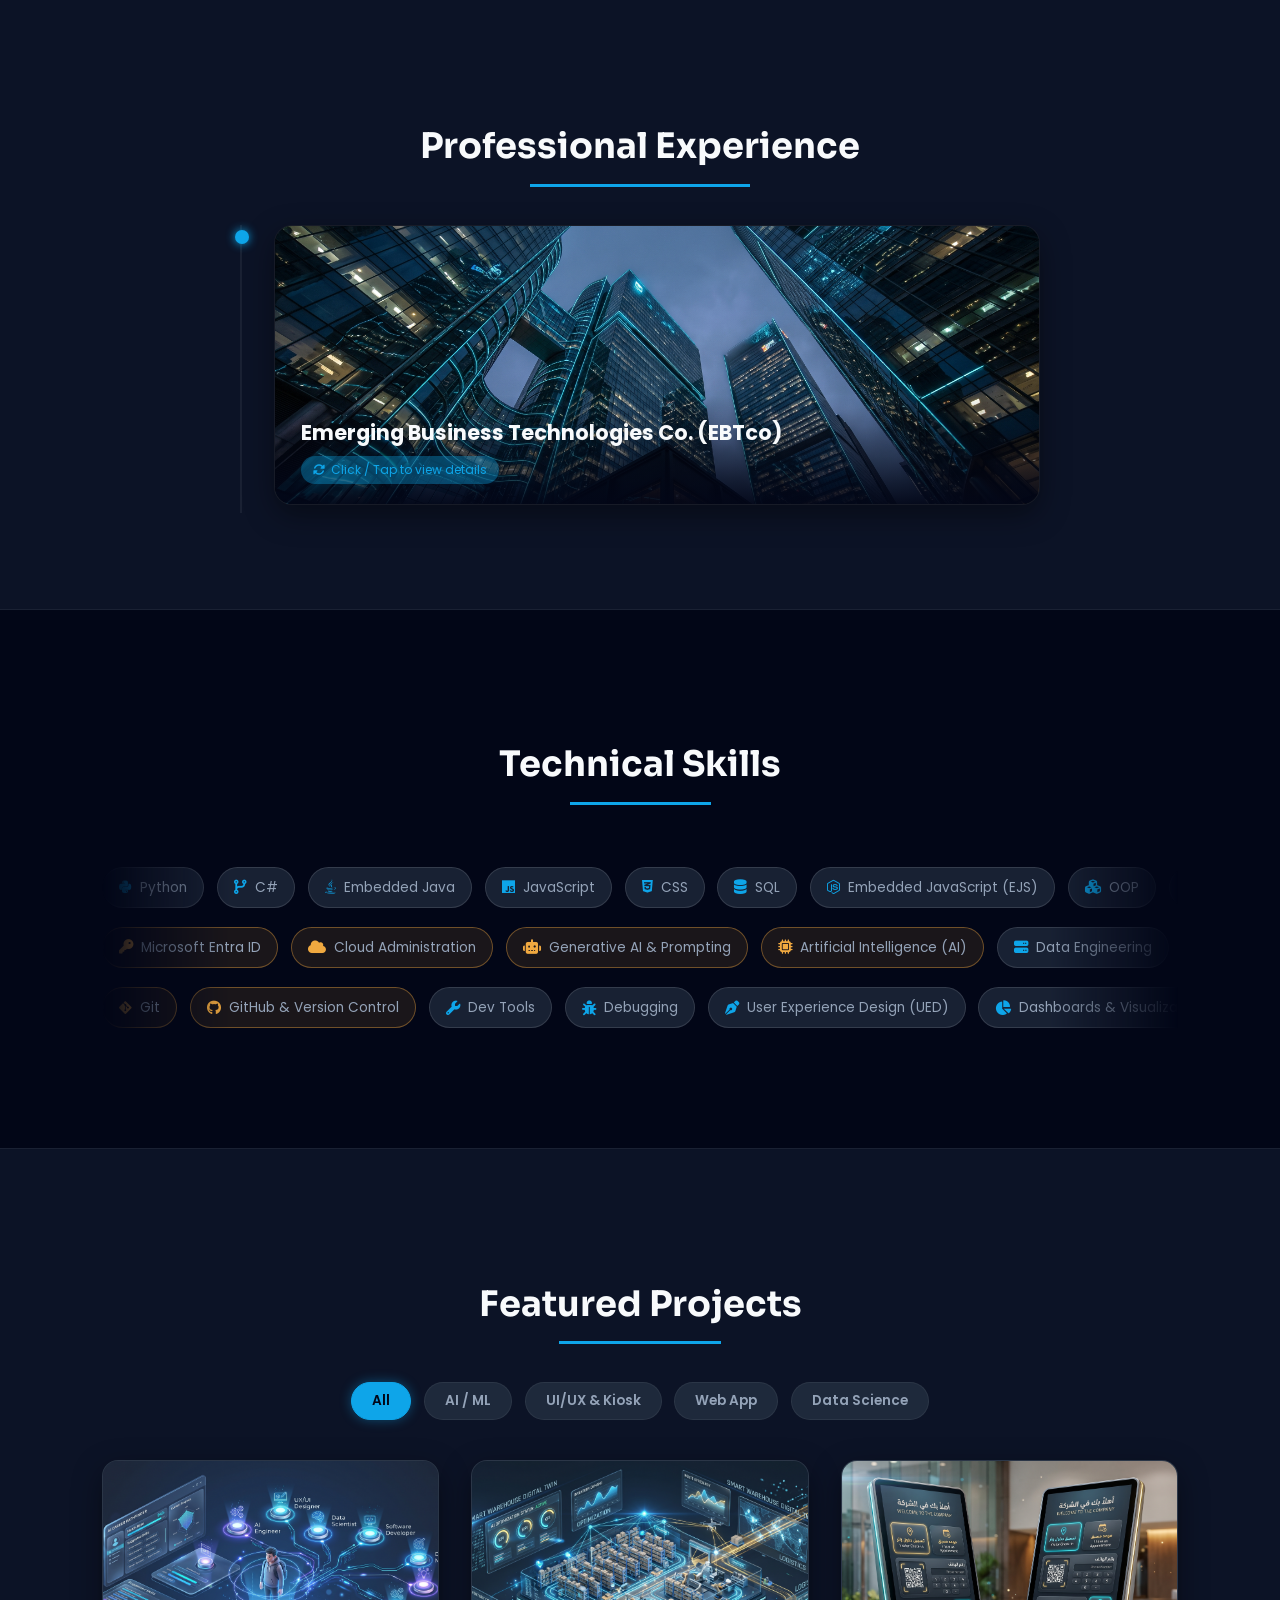
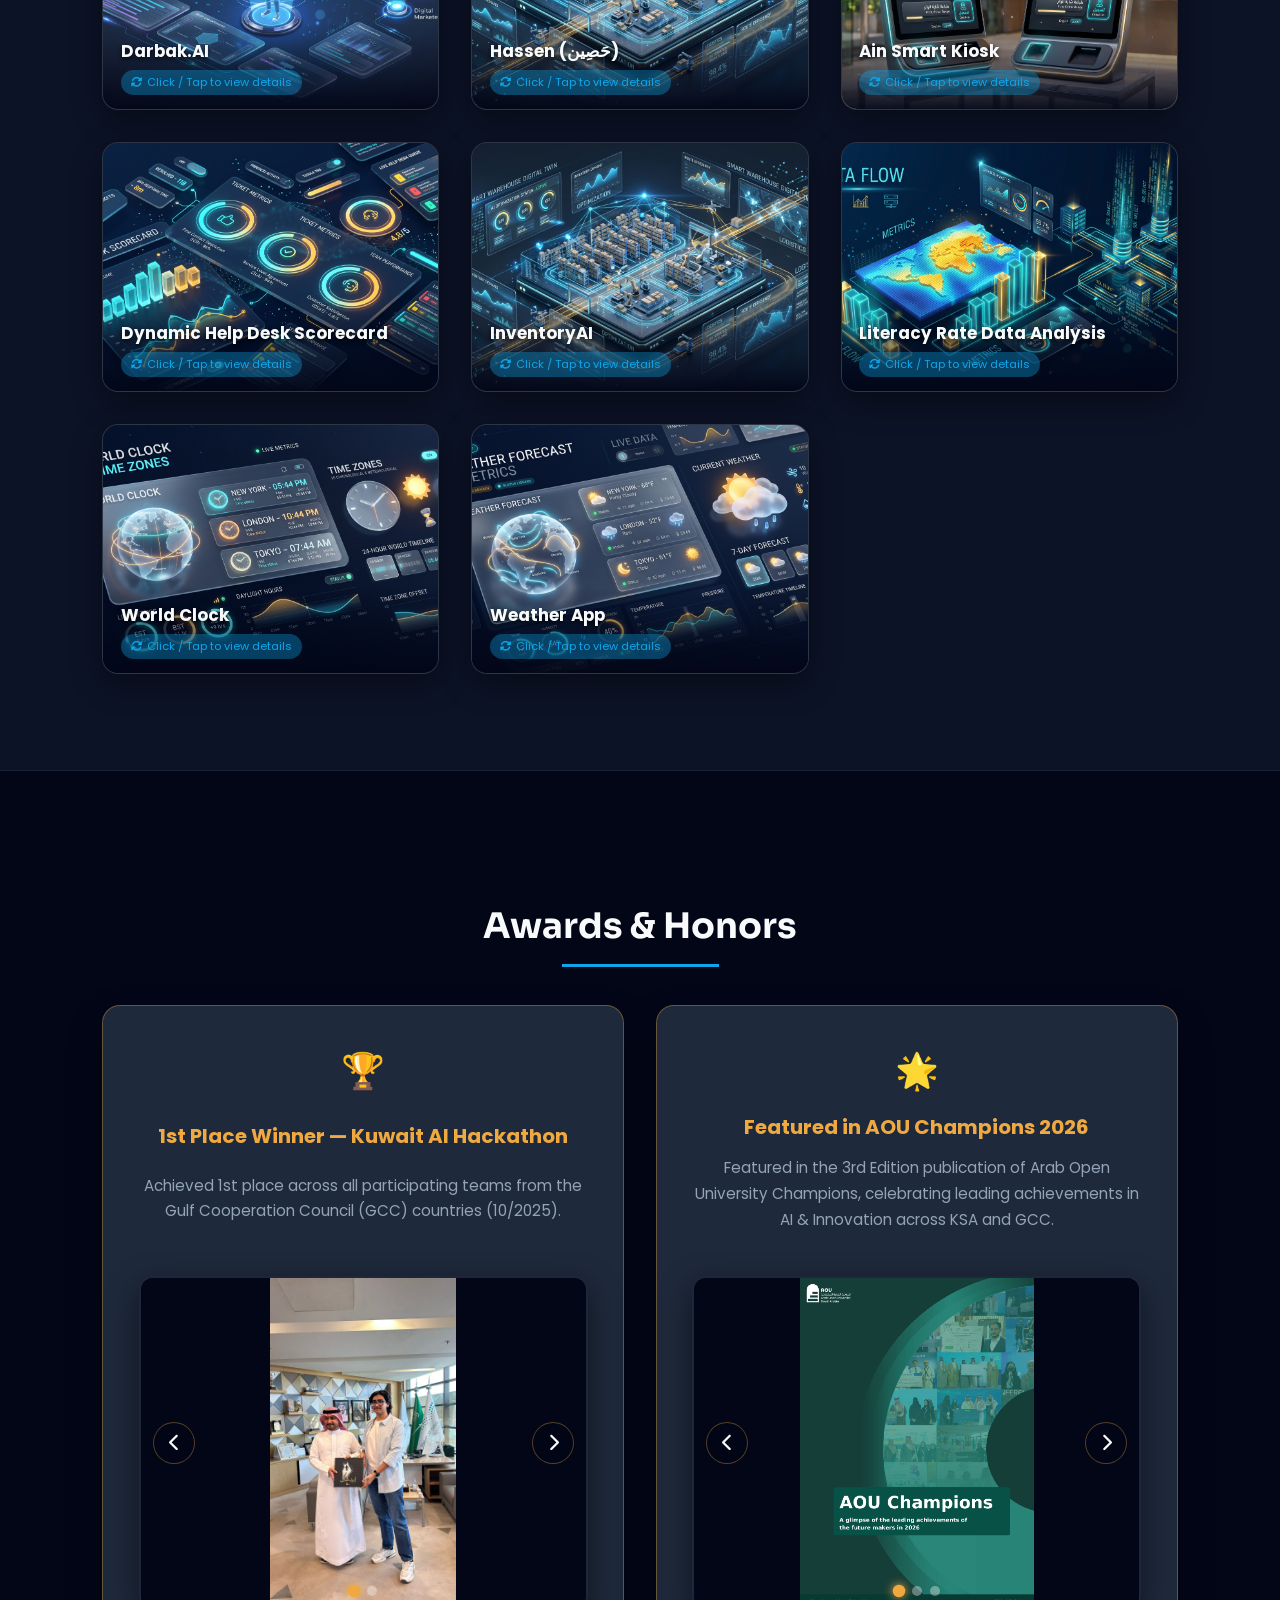
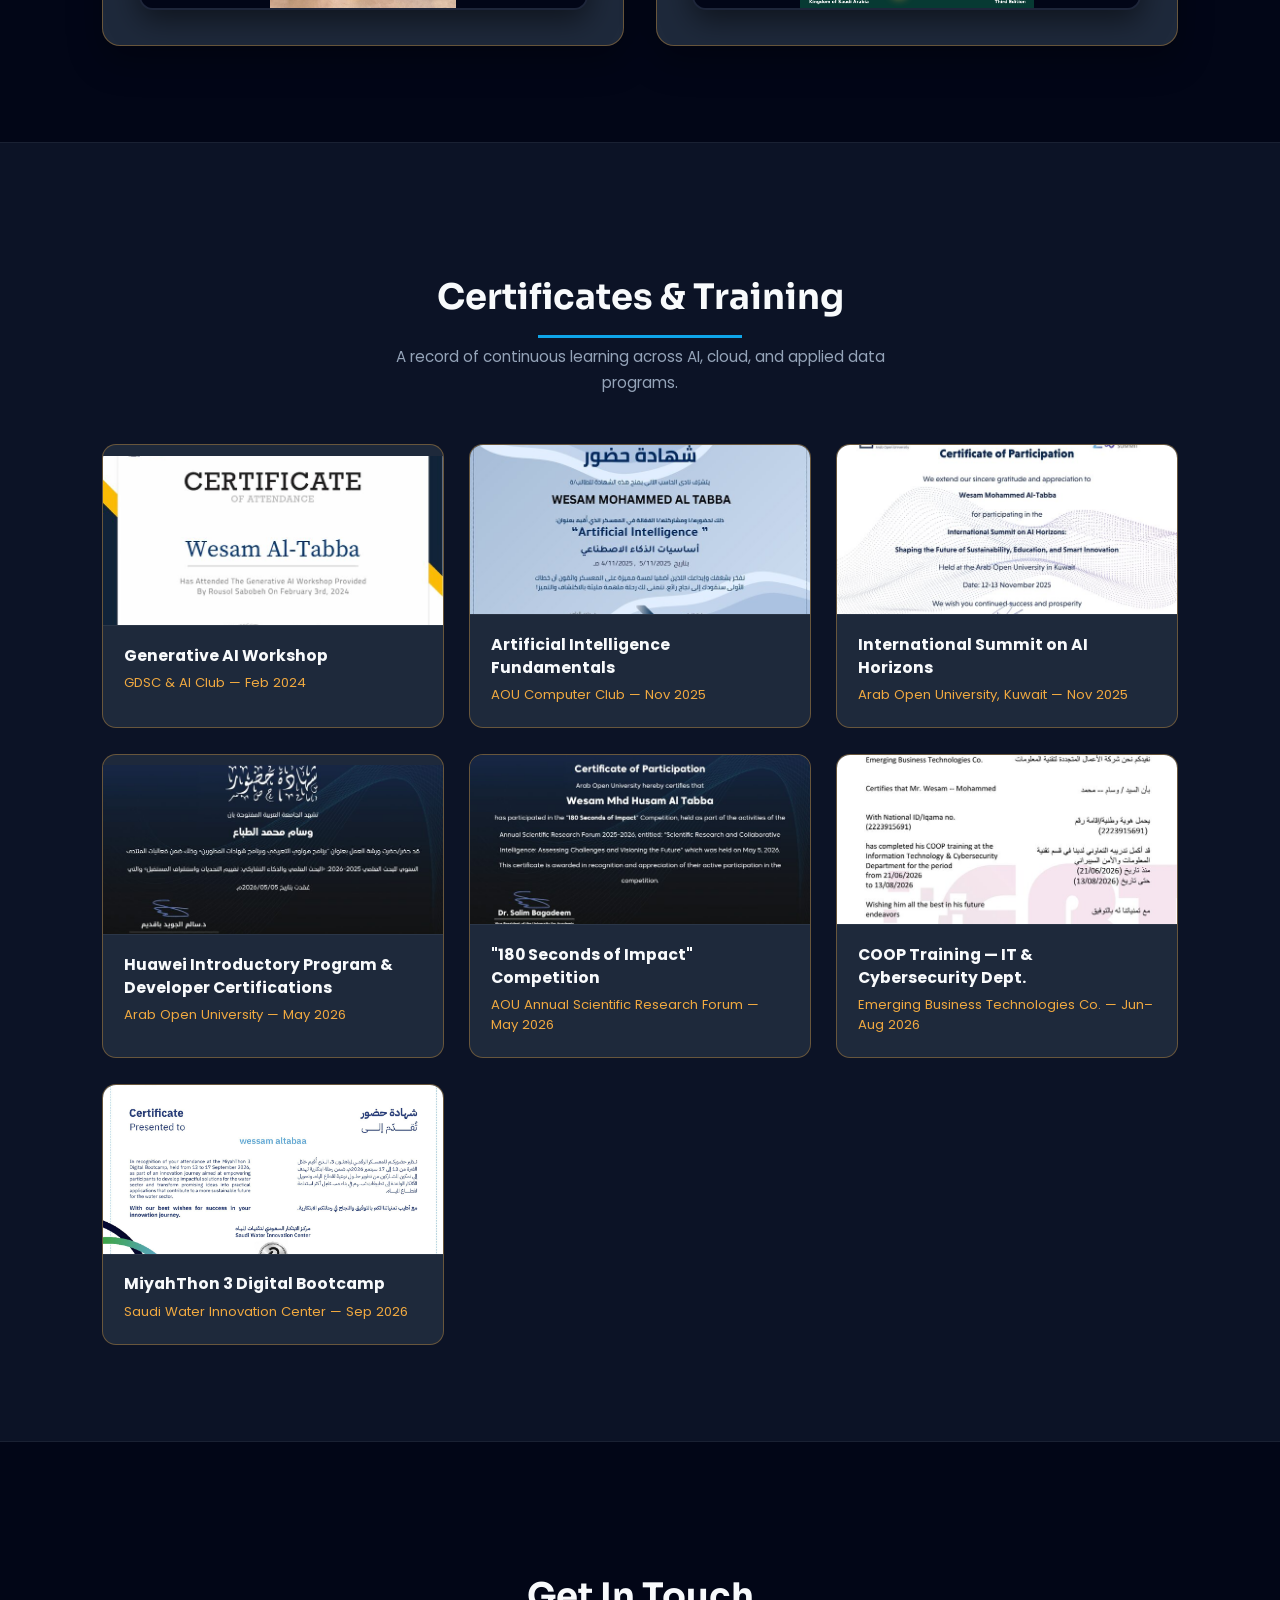
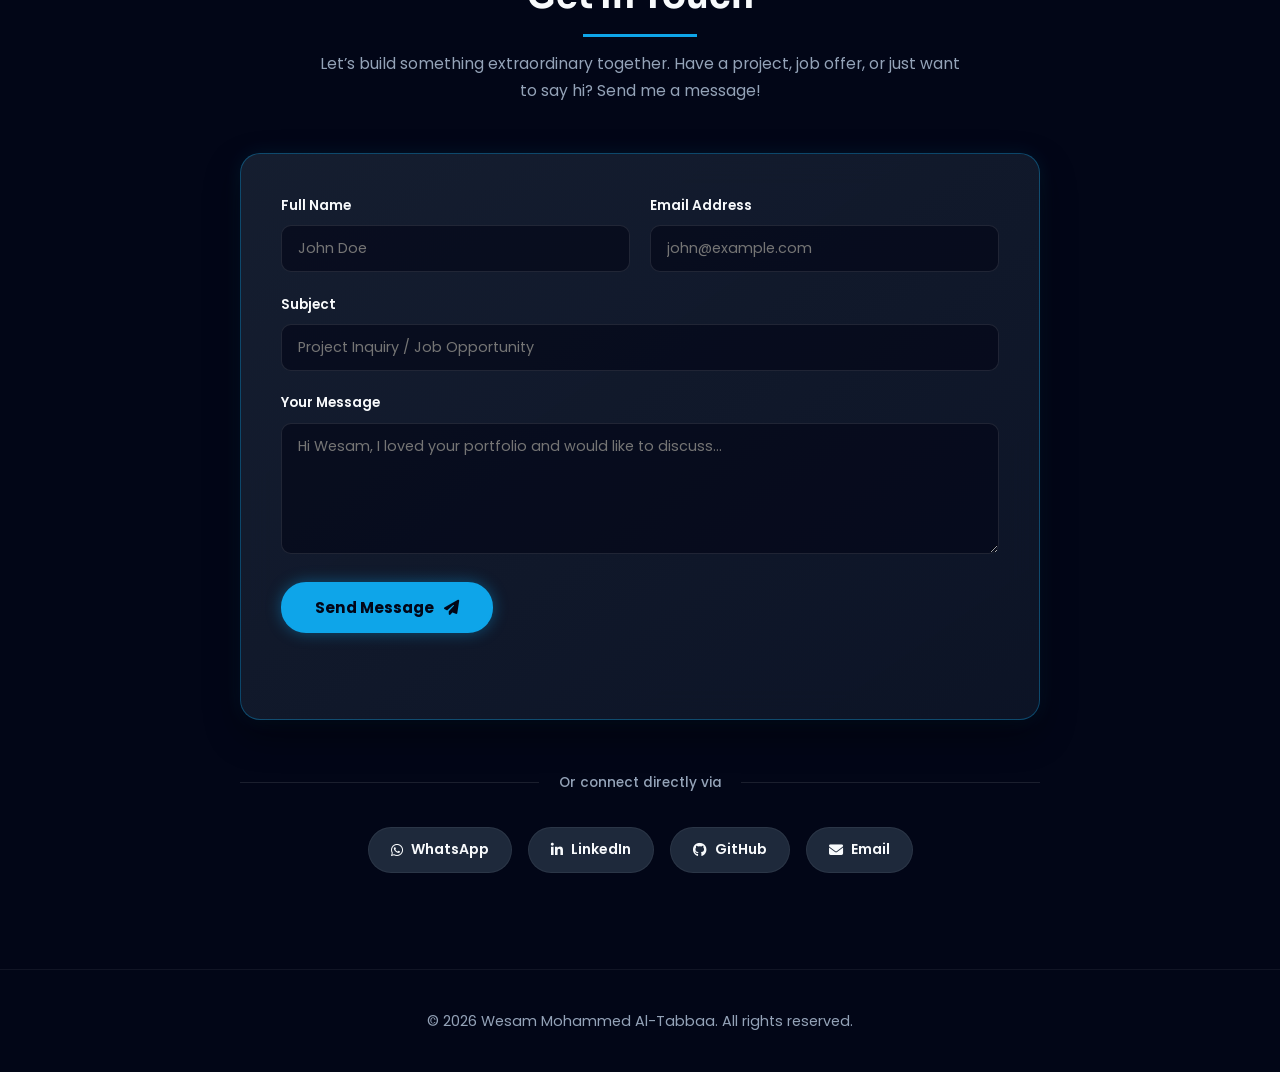
==== commit 6f76bb12: "Add grid background, hover glow, AOU Champions award, category filters, and new projects" ====
--- a/index.html
+++ b/index.html
@@ -13,6 +13,9 @@
     <link rel="stylesheet" href="style.css">
 </head>
 <body>
+
+    <!-- 3D Interactive Grid Canvas Overlay -->
+    <canvas id="gridCanvas"></canvas>
 
     <nav class="navbar">
         <div class="logo">Wesam<span class="logo-dot">.</span></div>
@@ -55,11 +58,11 @@
                     <span class="stat-label" data-i18n="statHackathon">GCC Hackathon Place</span>
                 </div>
                 <div class="stat">
-                    <span class="stat-num">6</span>
+                    <span class="stat-num">7</span>
                     <span class="stat-label" data-i18n="statCerts">Certificates & Trainings</span>
                 </div>
                 <div class="stat">
-                    <span class="stat-num">4+</span>
+                    <span class="stat-num">6+</span>
                     <span class="stat-label" data-i18n="statProjects">Shipped Projects</span>
                 </div>
             </div>
@@ -75,7 +78,6 @@
             </div>
         </div>
 
-        <!-- ID Badge Section -->
         <div class="hero-image-container">
             <div class="hero-badge-wrapper">
                 <div class="lanyard-strap"></div>
@@ -119,11 +121,8 @@
             <div class="timeline-item">
                 <div class="timeline-dot"></div>
                 
-                <!-- Clickable Flip Card Container -->
                 <div class="exp-flip-card clickable-flip-card" id="expCard">
                     <div class="exp-flip-inner">
-                        
-                        <!-- Front Face -->
                         <div class="exp-flip-front">
                             <img src="images/ebtco-building.jpg" alt="EBTco Corporate Building" loading="lazy">
                             <div class="exp-overlay">
@@ -132,7 +131,6 @@
                             </div>
                         </div>
 
-                        <!-- Back Face -->
                         <div class="exp-flip-back">
                             <h3>Emerging Business Technologies Co. (EBTco)</h3>
                             <p class="timeline-role"><strong data-i18n="exp1Role">Software Development Intern — IT & Cybersecurity Dept.</strong> | <em>06/2026 – 08/2026</em></p>
@@ -144,7 +142,6 @@
                                 <button class="project-link cert-trigger-btn" data-img="certs/cert4-1.jpg" data-i18n="viewCert" onclick="event.stopPropagation();">View Certificate</button>
                             </div>
                         </div>
-
                     </div>
                 </div>
 
@@ -152,13 +149,11 @@
         </div>
     </section>
 
-    <!-- Creative Multi-Row Ticker Skills Section -->
+    <!-- Technical Skills -->
     <section id="skills" class="section">
         <h2 data-i18n="skillsTitle" class="section-title">Technical Skills</h2>
         
         <div class="skills-ticker-wrapper">
-            
-            <!-- Row 1: Languages, Frameworks & Fundamentals -->
             <div class="ticker-track track-left">
                 <div class="ticker-content">
                     <span class="skill-pill"><i class="fa-brands fa-python"></i> Python</span>
@@ -169,8 +164,8 @@
                     <span class="skill-pill"><i class="fa-solid fa-database"></i> SQL</span>
                     <span class="skill-pill"><i class="fa-brands fa-node-js"></i> Embedded JavaScript (EJS)</span>
                     <span class="skill-pill"><i class="fa-solid fa-cubes"></i> OOP</span>
-                    <span class="skill-pill"><i class="fa-solid fa-terminal"></i> Programming Language Fundamentals</span>
-                    <span class="skill-pill"><i class="fa-solid fa-mobile-screen-button"></i> Application Development</span>
+                    <span class="skill-pill"><i class="fa-solid fa-terminal"></i> Programming Fundamentals</span>
+                    <span class="skill-pill"><i class="fa-solid fa-mobile-screen-button"></i> App Development</span>
                     <span class="skill-pill"><i class="fa-solid fa-globe"></i> Web Development</span>
                 </div>
                 <div class="ticker-content" aria-hidden="true">
@@ -182,18 +177,17 @@
                     <span class="skill-pill"><i class="fa-solid fa-database"></i> SQL</span>
                     <span class="skill-pill"><i class="fa-brands fa-node-js"></i> Embedded JavaScript (EJS)</span>
                     <span class="skill-pill"><i class="fa-solid fa-cubes"></i> OOP</span>
-                    <span class="skill-pill"><i class="fa-solid fa-terminal"></i> Programming Language Fundamentals</span>
-                    <span class="skill-pill"><i class="fa-solid fa-mobile-screen-button"></i> Application Development</span>
+                    <span class="skill-pill"><i class="fa-solid fa-terminal"></i> Programming Fundamentals</span>
+                    <span class="skill-pill"><i class="fa-solid fa-mobile-screen-button"></i> App Development</span>
                     <span class="skill-pill"><i class="fa-solid fa-globe"></i> Web Development</span>
                 </div>
             </div>
 
-            <!-- Row 2: Cloud, AI / ML & Data Engineering -->
             <div class="ticker-track track-right">
                 <div class="ticker-content">
                     <span class="skill-pill highlight-pill"><i class="fa-solid fa-key"></i> Microsoft Entra ID</span>
                     <span class="skill-pill highlight-pill"><i class="fa-solid fa-cloud"></i> Cloud Administration</span>
-                    <span class="skill-pill highlight-pill"><i class="fa-solid fa-robot"></i> Generative AI & Prompt Engineering</span>
+                    <span class="skill-pill highlight-pill"><i class="fa-solid fa-robot"></i> Generative AI & Prompting</span>
                     <span class="skill-pill highlight-pill"><i class="fa-solid fa-microchip"></i> Artificial Intelligence (AI)</span>
                     <span class="skill-pill"><i class="fa-solid fa-server"></i> Data Engineering</span>
                     <span class="skill-pill"><i class="fa-solid fa-chart-line"></i> Data Analysis</span>
@@ -203,7 +197,7 @@
                 <div class="ticker-content" aria-hidden="true">
                     <span class="skill-pill highlight-pill"><i class="fa-solid fa-key"></i> Microsoft Entra ID</span>
                     <span class="skill-pill highlight-pill"><i class="fa-solid fa-cloud"></i> Cloud Administration</span>
-                    <span class="skill-pill highlight-pill"><i class="fa-solid fa-robot"></i> Generative AI & Prompt Engineering</span>
+                    <span class="skill-pill highlight-pill"><i class="fa-solid fa-robot"></i> Generative AI & Prompting</span>
                     <span class="skill-pill highlight-pill"><i class="fa-solid fa-microchip"></i> Artificial Intelligence (AI)</span>
                     <span class="skill-pill"><i class="fa-solid fa-server"></i> Data Engineering</span>
                     <span class="skill-pill"><i class="fa-solid fa-chart-line"></i> Data Analysis</span>
@@ -212,54 +206,49 @@
                 </div>
             </div>
 
-            <!-- Row 3: Tools, Version Control, Product Design & Soft Skills -->
             <div class="ticker-track track-left">
                 <div class="ticker-content">
                     <span class="skill-pill highlight-pill"><i class="fa-brands fa-git-alt"></i> Git</span>
                     <span class="skill-pill highlight-pill"><i class="fa-brands fa-github"></i> GitHub & Version Control</span>
-                    <span class="skill-pill"><i class="fa-solid fa-wrench"></i> Developer Tools</span>
+                    <span class="skill-pill"><i class="fa-solid fa-wrench"></i> Dev Tools</span>
                     <span class="skill-pill"><i class="fa-solid fa-bug"></i> Debugging</span>
                     <span class="skill-pill"><i class="fa-solid fa-pen-nib"></i> User Experience Design (UED)</span>
-                    <span class="skill-pill"><i class="fa-solid fa-chart-pie"></i> Dashboard Development & Visualization</span>
+                    <span class="skill-pill"><i class="fa-solid fa-chart-pie"></i> Dashboards & Visualization</span>
                     <span class="skill-pill"><i class="fa-solid fa-chart-simple"></i> Web Analytics</span>
-                    <span class="skill-pill"><i class="fa-solid fa-file-invoice"></i> Reporting</span>
                     <span class="skill-pill"><i class="fa-solid fa-diagram-project"></i> Project Management</span>
                     <span class="skill-pill"><i class="fa-solid fa-lightbulb"></i> Problem Solving</span>
-                    <span class="skill-pill"><i class="fa-solid fa-users"></i> Teamwork & Team Building</span>
-                    <span class="skill-pill"><i class="fa-solid fa-clock"></i> Time Management</span>
-                    <span class="skill-pill"><i class="fa-solid fa-comments"></i> Clear Communications</span>
-                    <span class="skill-pill"><i class="fa-solid fa-display"></i> Presentation Skills</span>
-                    <span class="skill-pill"><i class="fa-solid fa-handshake-angle"></i> Customer-Focused Service</span>
                 </div>
                 <div class="ticker-content" aria-hidden="true">
                     <span class="skill-pill highlight-pill"><i class="fa-brands fa-git-alt"></i> Git</span>
                     <span class="skill-pill highlight-pill"><i class="fa-brands fa-github"></i> GitHub & Version Control</span>
-                    <span class="skill-pill"><i class="fa-solid fa-wrench"></i> Developer Tools</span>
+                    <span class="skill-pill"><i class="fa-solid fa-wrench"></i> Dev Tools</span>
                     <span class="skill-pill"><i class="fa-solid fa-bug"></i> Debugging</span>
                     <span class="skill-pill"><i class="fa-solid fa-pen-nib"></i> User Experience Design (UED)</span>
-                    <span class="skill-pill"><i class="fa-solid fa-chart-pie"></i> Dashboard Development & Visualization</span>
+                    <span class="skill-pill"><i class="fa-solid fa-chart-pie"></i> Dashboards & Visualization</span>
                     <span class="skill-pill"><i class="fa-solid fa-chart-simple"></i> Web Analytics</span>
-                    <span class="skill-pill"><i class="fa-solid fa-file-invoice"></i> Reporting</span>
                     <span class="skill-pill"><i class="fa-solid fa-diagram-project"></i> Project Management</span>
                     <span class="skill-pill"><i class="fa-solid fa-lightbulb"></i> Problem Solving</span>
-                    <span class="skill-pill"><i class="fa-solid fa-users"></i> Teamwork & Team Building</span>
-                    <span class="skill-pill"><i class="fa-solid fa-clock"></i> Time Management</span>
-                    <span class="skill-pill"><i class="fa-solid fa-comments"></i> Clear Communications</span>
-                    <span class="skill-pill"><i class="fa-solid fa-display"></i> Presentation Skills</span>
-                    <span class="skill-pill"><i class="fa-solid fa-handshake-angle"></i> Customer-Focused Service</span>
-                </div>
-            </div>
-
+                </div>
+            </div>
         </div>
     </section>  
 
-    <!-- Featured Projects -->
+    <!-- Featured Projects Section -->
     <section id="projects" class="section bg-alt">
         <h2 data-i18n="projectsTitle" class="section-title">Featured Projects</h2>
+        
+        <div class="project-filters">
+            <button class="filter-btn active" data-filter="all" data-i18n="filterAll">All</button>
+            <button class="filter-btn" data-filter="ai" data-i18n="filterAI">AI / ML</button>
+            <button class="filter-btn" data-filter="ux" data-i18n="filterUX">UI/UX & Kiosk</button>
+            <button class="filter-btn" data-filter="web" data-i18n="filterWeb">Web App</button>
+            <button class="filter-btn" data-filter="data" data-i18n="filterData">Data Science</button>
+        </div>
+
         <div class="projects-container">
 
             <!-- Project 1: Darbak.AI -->
-            <article class="project-flip-card clickable-proj-card">
+            <article class="project-flip-card clickable-proj-card" data-category="ai">
                 <div class="flip-card-inner">
                     <div class="flip-card-front">
                         <img src="images/darbak-preview.jpg" alt="Darbak.AI Project" loading="lazy">
@@ -280,8 +269,98 @@
                 </div>
             </article>
 
-            <!-- Project 2: Literacy Rate Data Analysis -->
-            <article class="project-flip-card clickable-proj-card">
+            <!-- Project 2: Hassen (حَصِين) -->
+            <article class="project-flip-card clickable-proj-card" data-category="ai">
+                <div class="flip-card-inner">
+                    <div class="flip-card-front">
+                        <img src="images/inventory-preview.jpg" alt="Hassen Project" loading="lazy">
+                        <div class="card-overlay-title">
+                            <h3 data-i18n="projHassenTitle">Hassen (حَصِين)</h3>
+                            <span class="project-tag" data-i18n="clickFlipHint"><i class="fa-solid fa-rotate"></i> Click / Tap to view details</span>
+                        </div>
+                    </div>
+                    <div class="flip-card-back">
+                        <span class="project-tag" data-i18n="tagFinTech">AI & FinTech</span>
+                        <h3 data-i18n="projHassenTitle">Hassen (حَصِين)</h3>
+                        <p data-i18n="projHassenDesc">AI-powered FinTech compliance and data privacy platform aligned with SAMA, ZATCA, and SDAIA PDPL regulations. Amd Hackathon Finalist.</p>
+                        <span class="project-lang"><i class="fa-solid fa-shield-halved"></i> Python · Gemini API · UI/UX</span>
+                        <div class="project-links">
+                            <span class="project-link project-link-disabled" data-i18n="repoSoon" onclick="event.stopPropagation();">Repository coming soon</span>
+                        </div>
+                    </div>
+                </div>
+            </article>
+
+            <!-- Project 3: Ain Smart Kiosk -->
+            <article class="project-flip-card clickable-proj-card" data-category="ux">
+                <div class="flip-card-inner">
+                    <div class="flip-card-front">
+                        <img src="images/kiosk-preview.jpg" alt="Ain Smart Kiosk" loading="lazy">
+                        <div class="card-overlay-title">
+                            <h3 data-i18n="projKioskTitle">Ain Smart Kiosk</h3>
+                            <span class="project-tag" data-i18n="clickFlipHint"><i class="fa-solid fa-rotate"></i> Click / Tap to view details</span>
+                        </div>
+                    </div>
+                    <div class="flip-card-back">
+                        <span class="project-tag" data-i18n="tagKiosk">UX / Kiosk</span>
+                        <h3 data-i18n="projKioskTitle">Ain Smart Kiosk</h3>
+                        <p data-i18n="projKioskDesc">Bilingual RTL reception kiosk covering walk-in, pre-registered, and VIP visitor flows, with Zebra printer integration.</p>
+                        <span class="project-lang"><i class="fa-solid fa-code"></i> C# (.NET / XAML)</span>
+                        <div class="project-links">
+                            <a href="https://github.com/Wsm39624/AIN-Kiosk-2" target="_blank" class="project-link" data-i18n="viewRepo" onclick="event.stopPropagation();">View Repository</a>
+                        </div>
+                    </div>
+                </div>
+            </article>
+
+            <!-- Project 4: Dynamic Help Desk Scorecard Dashboard -->
+            <article class="project-flip-card clickable-proj-card" data-category="web ux">
+                <div class="flip-card-inner">
+                    <div class="flip-card-front">
+                        <img src="images/scorecard-preview.jpg" alt="Help Desk Scorecard Dashboard" loading="lazy">
+                        <div class="card-overlay-title">
+                            <h3 data-i18n="projDashTitle">Dynamic Help Desk Scorecard</h3>
+                            <span class="project-tag" data-i18n="clickFlipHint"><i class="fa-solid fa-rotate"></i> Click / Tap to view details</span>
+                        </div>
+                    </div>
+                    <div class="flip-card-back">
+                        <span class="project-tag" data-i18n="tagDashboard">Dashboard</span>
+                        <h3 data-i18n="projDashTitle">Dynamic Help Desk Scorecard Dashboard</h3>
+                        <p data-i18n="projDashDesc">Interactive scorecard dashboard with real-time data visualization components, built during the EBTco internship for technical performance assessment.</p>
+                        <span class="project-lang"><i class="fa-brands fa-html5"></i> HTML · CSS · JavaScript</span>
+                        <div class="project-links">
+                            <a href="https://wsm39624.github.io/Dynamic-Help-Desk-Scorecard-Dashboard/" target="_blank" class="project-link" data-i18n="viewProject" onclick="event.stopPropagation();">View Project</a>
+                            <a href="https://github.com/Wsm39624/Dynamic-Help-Desk-Scorecard-Dashboard" target="_blank" class="project-link project-link-secondary" data-i18n="viewRepo" onclick="event.stopPropagation();">View Repository</a>
+                        </div>
+                    </div>
+                </div>
+            </article>
+
+            <!-- Project 5: InventoryAI -->
+            <article class="project-flip-card clickable-proj-card" data-category="ai web">
+                <div class="flip-card-inner">
+                    <div class="flip-card-front">
+                        <img src="images/inventory-preview.jpg" alt="InventoryAI" loading="lazy">
+                        <div class="card-overlay-title">
+                            <h3 data-i18n="projInvTitle">InventoryAI</h3>
+                            <span class="project-tag" data-i18n="clickFlipHint"><i class="fa-solid fa-rotate"></i> Click / Tap to view details</span>
+                        </div>
+                    </div>
+                    <div class="flip-card-back">
+                        <span class="project-tag" data-i18n="tagAI">AI Platform</span>
+                        <h3 data-i18n="projInvTitle">InventoryAI — Supply Chain Strategy</h3>
+                        <p data-i18n="projInvDesc">An AI-assisted analytics tool that reviews stagnant inventory and suggests data-driven supply chain and marketing strategies.</p>
+                        <span class="project-lang"><i class="fa-brands fa-html5"></i> HTML · CSS · JavaScript</span>
+                        <div class="project-links">
+                            <a href="https://wsm39624.github.io/InventoryAI-AI-Supply-Chain-Strategy/" target="_blank" class="project-link" data-i18n="viewProject" onclick="event.stopPropagation();">View Project</a>
+                            <a href="https://github.com/Wsm39624/InventoryAI-AI-Supply-Chain-Strategy" target="_blank" class="project-link project-link-secondary" data-i18n="viewRepo" onclick="event.stopPropagation();">View Repository</a>
+                        </div>
+                    </div>
+                </div>
+            </article>
+
+            <!-- Project 6: Literacy Rate Data Analysis -->
+            <article class="project-flip-card clickable-proj-card" data-category="data">
                 <div class="flip-card-inner">
                     <div class="flip-card-front">
                         <img src="images/literacy-preview.jpg" alt="Literacy Rate Data Analysis" loading="lazy">
@@ -302,76 +381,8 @@
                 </div>
             </article>
 
-            <!-- Project 3: Dynamic Help Desk Scorecard Dashboard -->
-            <article class="project-flip-card clickable-proj-card">
-                <div class="flip-card-inner">
-                    <div class="flip-card-front">
-                        <img src="images/scorecard-preview.jpg" alt="Help Desk Scorecard Dashboard" loading="lazy">
-                        <div class="card-overlay-title">
-                            <h3 data-i18n="projDashTitle">Dynamic Help Desk Scorecard</h3>
-                            <span class="project-tag" data-i18n="clickFlipHint"><i class="fa-solid fa-rotate"></i> Click / Tap to view details</span>
-                        </div>
-                    </div>
-                    <div class="flip-card-back">
-                        <span class="project-tag" data-i18n="tagDashboard">Dashboard</span>
-                        <h3 data-i18n="projDashTitle">Dynamic Help Desk Scorecard Dashboard</h3>
-                        <p data-i18n="projDashDesc">Interactive scorecard dashboard with real-time data visualization components, built during the EBTco internship for technical performance assessment.</p>
-                        <span class="project-lang"><i class="fa-brands fa-html5"></i> HTML · CSS · JavaScript</span>
-                        <div class="project-links">
-                            <a href="https://wsm39624.github.io/Dynamic-Help-Desk-Scorecard-Dashboard/" target="_blank" class="project-link" data-i18n="viewProject" onclick="event.stopPropagation();">View Project</a>
-                            <a href="https://github.com/Wsm39624/Dynamic-Help-Desk-Scorecard-Dashboard" target="_blank" class="project-link project-link-secondary" data-i18n="viewRepo" onclick="event.stopPropagation();">View Repository</a>
-                        </div>
-                    </div>
-                </div>
-            </article>
-
-            <!-- Project 4: InventoryAI -->
-            <article class="project-flip-card clickable-proj-card">
-                <div class="flip-card-inner">
-                    <div class="flip-card-front">
-                        <img src="images/inventory-preview.jpg" alt="InventoryAI" loading="lazy">
-                        <div class="card-overlay-title">
-                            <h3 data-i18n="projInvTitle">InventoryAI</h3>
-                            <span class="project-tag" data-i18n="clickFlipHint"><i class="fa-solid fa-rotate"></i> Click / Tap to view details</span>
-                        </div>
-                    </div>
-                    <div class="flip-card-back">
-                        <span class="project-tag" data-i18n="tagAI">AI Platform</span>
-                        <h3 data-i18n="projInvTitle">InventoryAI — Supply Chain Strategy</h3>
-                        <p data-i18n="projInvDesc">An AI-assisted analytics tool that reviews stagnant inventory and suggests data-driven supply chain and marketing strategies.</p>
-                        <span class="project-lang"><i class="fa-brands fa-html5"></i> HTML · CSS · JavaScript</span>
-                        <div class="project-links">
-                            <a href="https://wsm39624.github.io/InventoryAI-AI-Supply-Chain-Strategy/" target="_blank" class="project-link" data-i18n="viewProject" onclick="event.stopPropagation();">View Project</a>
-                            <a href="https://github.com/Wsm39624/InventoryAI-AI-Supply-Chain-Strategy" target="_blank" class="project-link project-link-secondary" data-i18n="viewRepo" onclick="event.stopPropagation();">View Repository</a>
-                        </div>
-                    </div>
-                </div>
-            </article>
-
-            <!-- Project 5: Ain Smart Kiosk -->
-            <article class="project-flip-card clickable-proj-card">
-                <div class="flip-card-inner">
-                    <div class="flip-card-front">
-                        <img src="images/kiosk-preview.jpg" alt="Ain Smart Kiosk" loading="lazy">
-                        <div class="card-overlay-title">
-                            <h3 data-i18n="projKioskTitle">Ain Smart Kiosk</h3>
-                            <span class="project-tag" data-i18n="clickFlipHint"><i class="fa-solid fa-rotate"></i> Click / Tap to view details</span>
-                        </div>
-                    </div>
-                    <div class="flip-card-back">
-                        <span class="project-tag" data-i18n="tagKiosk">UX / Kiosk</span>
-                        <h3 data-i18n="projKioskTitle">Ain Smart Kiosk</h3>
-                        <p data-i18n="projKioskDesc">Bilingual RTL reception kiosk covering walk-in, pre-registered, and VIP visitor flows, with Zebra printer integration.</p>
-                        <span class="project-lang"><i class="fa-solid fa-code"></i> C# (.NET / XAML)</span>
-                        <div class="project-links">
-                            <a href="https://github.com/Wsm39624/AIN-Kiosk-2" target="_blank" class="project-link" data-i18n="viewRepo" onclick="event.stopPropagation();">View Repository</a>
-                        </div>
-                    </div>
-                </div>
-            </article>
-
-            <!-- Project 6: World Clock -->
-            <article class="project-flip-card clickable-proj-card">
+            <!-- Project 7: World Clock -->
+            <article class="project-flip-card clickable-proj-card" data-category="web">
                 <div class="flip-card-inner">
                     <div class="flip-card-front">
                         <img src="images/clock-preview.jpg" alt="World Clock" loading="lazy">
@@ -392,8 +403,8 @@
                 </div>
             </article>
 
-            <!-- Project 7: Weather App -->
-            <article class="project-flip-card clickable-proj-card">
+            <!-- Project 8: Weather App -->
+            <article class="project-flip-card clickable-proj-card" data-category="web">
                 <div class="flip-card-inner">
                     <div class="flip-card-front">
                         <img src="images/weather-preview.jpg" alt="Weather App" loading="lazy">
@@ -418,10 +429,12 @@
         </div>
     </section>  
 
-    <!-- Awards and Honors -->
+    <!-- Awards and Honors Section -->
     <section id="awards" class="section">
         <h2 data-i18n="awardsTitle" class="section-title">Awards & Honors</h2>
-        <div class="about-content">
+        <div class="awards-grid">
+            
+            <!-- Award 1: Kuwait AI Hackathon -->
             <article class="award-card">
                 <div class="award-icon">🏆</div>
                 <h3 data-i18n="awardTitle">1st Place Winner — Kuwait AI Hackathon</h3>
@@ -451,10 +464,49 @@
                     </div>
                 </div>
             </article>
+
+            <!-- Award 2: AOU Champions 2026 Interactive Slider (Exactly 3 Images) -->
+            <article class="award-card">
+                <div class="award-icon">🌟</div>
+                <h3 data-i18n="aouChampTitle">Featured in AOU Champions 2026</h3>
+                <p data-i18n="aouChampDesc">Featured in the 3rd Edition publication of Arab Open University Champions, celebrating leading achievements in AI & Innovation across KSA and GCC.</p>
+                
+                <div class="award-slider-container" id="aouSlider">
+                    <button class="slider-btn slider-btn-prev" id="aouPrev" aria-label="Previous Image">
+                        <i class="fa-solid fa-chevron-left"></i>
+                    </button>
+                    
+                    <div class="slider-wrapper">
+                        <!-- Slide 1: Cover Green Page -->
+                        <div class="slide active">
+                            <img src="AOU Champions 2026 Cover.png" alt="AOU Champions 2026 Cover" loading="lazy">
+                        </div>
+                        <!-- Slide 2: Darbak Wins First Place -->
+                        <div class="slide">
+                            <img src="AOU Champions 2026 Darbak.png" alt="Darbak Wins First Place Article" loading="lazy">
+                        </div>
+                        <!-- Slide 3: Monsha'at Bootcamp -->
+                        <div class="slide">
+                            <img src="AOU Champions 2026 Monsha'at.png" alt="Monsha'at Entrepreneurship Bootcamp Article" loading="lazy">
+                        </div>
+                    </div>
+
+                    <button class="slider-btn slider-btn-next" id="aouNext" aria-label="Next Image">
+                        <i class="fa-solid fa-chevron-right"></i>
+                    </button>
+
+                    <div class="slider-dots" id="aouDots">
+                        <span class="dot active" data-slide="0"></span>
+                        <span class="dot" data-slide="1"></span>
+                        <span class="dot" data-slide="2"></span>
+                    </div>
+                </div>
+            </article>
+
         </div>
     </section>
 
-    <!-- Certificates -->
+    <!-- Certificates Section -->
     <section id="certificates" class="section bg-alt">
         <h2 data-i18n="certsTitle" class="section-title">Certificates & Training</h2>
         <p class="certs-subtitle" data-i18n="certsSubtitle">A record of continuous learning across AI, cloud, and applied data programs.</p>
@@ -508,7 +560,6 @@
                 </div>
             </button>
 
-            <!-- Certificate 7: MiyahThon 3 Digital Bootcamp -->
             <button class="cert-card" data-img="certs/miyahthon-cert.jpg">
                 <img src="certs/miyahthon-cert.jpg" alt="MiyahThon 3 Digital Bootcamp Certificate" loading="lazy">
                 <div class="cert-info">
@@ -520,13 +571,12 @@
         </div>
     </section>
 
-    <!-- New UI Prototype Interactive Contact Section -->
-    <section id="contact" class="section bg-alt">
+    <!-- Contact Section -->
+    <section id="contact" class="section">
         <h2 data-i18n="contactTitle" class="section-title">Get In Touch</h2>
         <p data-i18n="contactDesc" class="contact-subtitle">Let’s build something extraordinary together. Have a project, job offer, or just want to say hi? Send me a message!</p>
         
         <div class="contact-wrapper">
-            <!-- Formspree Glassmorphism Form Box -->
             <form id="contact-form" action="https://formspree.io/f/xgaaawgd" method="POST" class="contact-form-box">
                 <div class="form-row">
                     <div class="form-group">
@@ -555,7 +605,6 @@
                 <div id="form-status" class="form-status"></div>
             </form>
 
-            <!-- Bottom Connection Divider & Links -->
             <div class="connect-divider">
                 <span data-i18n="connectDivider">Or connect directly via</span>
             </div>
--- a/style.css
+++ b/style.css
@@ -5,6 +5,7 @@
     --bg-dark-blue: #020617;
     --bg-section-alt: #0f172a;
     --neon-blue: #0ea5e9;
+    --neon-blue-light: rgba(56, 189, 248, 0.15);
     --neon-blue-dim: rgba(14, 165, 233, 0.35);
     --gold: #f0a940;
     --gold-dim: rgba(240, 169, 64, 0.35);
@@ -30,6 +31,19 @@
     background-color: var(--bg-dark-blue);
     color: var(--text-white);
     line-height: 1.7;
+    overflow-x: hidden;
+    position: relative;
+}
+
+/* Interactive Grid Canvas Overlay */
+#gridCanvas {
+    position: fixed;
+    top: 0;
+    left: 0;
+    width: 100vw;
+    height: 100vh;
+    pointer-events: none;
+    z-index: 0;
 }
 
 html[dir="rtl"] body {
@@ -45,9 +59,7 @@
     outline-offset: 3px;
 }
 
-/* ==========================================================
-   Navbar
-   ========================================================== */
+/* Navbar */
 .navbar {
     position: fixed;
     top: 0;
@@ -146,9 +158,7 @@
     transition: transform 0.3s ease, opacity 0.3s ease;
 }
 
-/* ==========================================================
-   Hero
-   ========================================================== */
+/* Hero */
 .hero {
     display: flex;
     align-items: center;
@@ -159,6 +169,8 @@
     gap: 4rem;
     max-width: var(--max-width);
     margin: 0 auto;
+    position: relative;
+    z-index: 1;
 }
 
 .hero-content {
@@ -271,9 +283,7 @@
     transform: translateY(-2px);
 }
 
-/* ==========================================================
-   Hero ID Badge Container & Styling
-   ========================================================== */
+/* ID Badge */
 .hero-image-container {
     flex: 1;
     display: flex;
@@ -417,18 +427,25 @@
 }
 
 /* ==========================================================
-   Sections
+   Sections & Alternating Background Colors
    ========================================================== */
 .section {
     padding: 6rem 8%;
     text-align: center;
     max-width: var(--max-width);
     margin: 0 auto;
-}
-
+    position: relative;
+    z-index: 1;
+    background-color: transparent;
+}
+
+/* Alternating Dark Blue Alt Background for contrast */
 .bg-alt {
-    background-color: var(--bg-section-alt);
+    background-color: rgba(15, 23, 42, 0.85);
+    backdrop-filter: blur(8px);
     max-width: none;
+    border-top: 1px solid var(--card-border);
+    border-bottom: 1px solid var(--card-border);
 }
 
 .bg-alt > * {
@@ -472,9 +489,7 @@
     margin: 0;
 }
 
-/* ==========================================================
-   Experience timeline & Clickable Flip Card
-   ========================================================== */
+/* Experience timeline & Flip Card */
 .timeline {
     max-width: 800px;
     margin: 0 auto;
@@ -621,9 +636,7 @@
     margin: 0;
 }
 
-/* ==========================================================
-   Multi-Row Infinite Skills Marquee
-   ========================================================== */
+/* Skills Ticker */
 .skills-ticker-wrapper {
     display: flex;
     flex-direction: column;
@@ -650,17 +663,9 @@
     flex-shrink: 0;
 }
 
-.track-left .ticker-content {
-    animation: scrollLeft 35s linear infinite;
-}
-
-.track-right .ticker-content {
-    animation: scrollRight 35s linear infinite;
-}
-
-.skills-ticker-wrapper:hover .ticker-content {
-    animation-play-state: paused;
-}
+.track-left .ticker-content { animation: scrollLeft 35s linear infinite; }
+.track-right .ticker-content { animation: scrollRight 35s linear infinite; }
+.skills-ticker-wrapper:hover .ticker-content { animation-play-state: paused; }
 
 @keyframes scrollLeft {
     0% { transform: translateX(0); }
@@ -706,13 +711,38 @@
     background: rgba(240, 169, 64, 0.1) !important;
 }
 
-.skills-ticker-wrapper .highlight-pill i {
-    color: var(--gold);
-}
-
-/* ==========================================================
-   Project Flip Card 3D Effect (3 Columns Grid & Full Image Cover)
-   ========================================================== */
+.skills-ticker-wrapper .highlight-pill i { color: var(--gold); }
+
+/* Project Filters & Grid */
+.project-filters {
+    display: flex;
+    justify-content: center;
+    gap: 0.8rem;
+    margin-bottom: 2.5rem;
+    flex-wrap: wrap;
+}
+
+.filter-btn {
+    padding: 8px 20px;
+    background: var(--card-slate-bg);
+    border: 1px solid var(--card-border);
+    color: var(--text-slate);
+    border-radius: 20px;
+    font-size: 0.85rem;
+    font-weight: 600;
+    cursor: pointer;
+    font-family: inherit;
+    transition: all 0.3s ease;
+}
+
+.filter-btn.active,
+.filter-btn:hover {
+    background: var(--neon-blue);
+    color: var(--bg-dark-blue);
+    border-color: var(--neon-blue);
+    box-shadow: 0 0 12px rgba(14, 165, 233, 0.4);
+}
+
 .projects-container {
     display: grid;
     grid-template-columns: repeat(3, 1fr);
@@ -728,7 +758,10 @@
     height: 250px;
     perspective: 1000px;
     cursor: pointer;
-}
+    transition: opacity 0.4s ease, transform 0.4s ease;
+}
+
+.project-flip-card.hide { display: none; }
 
 .flip-card-inner {
     position: relative;
@@ -739,13 +772,8 @@
     transform-style: preserve-3d;
 }
 
-html[dir="rtl"] .flip-card-inner {
-    text-align: right;
-}
-
-.project-flip-card.flipped .flip-card-inner {
-    transform: rotateY(180deg);
-}
+html[dir="rtl"] .flip-card-inner { text-align: right; }
+.project-flip-card.flipped .flip-card-inner { transform: rotateY(180deg); }
 
 .flip-card-front, .flip-card-back {
     position: absolute;
@@ -759,10 +787,7 @@
     box-shadow: 0 10px 30px rgba(0, 0, 0, 0.4);
 }
 
-.flip-card-front {
-    background-color: var(--card-slate-bg);
-}
-
+.flip-card-front { background-color: var(--card-slate-bg); }
 .flip-card-front img {
     width: 100%;
     height: 100%;
@@ -784,9 +809,7 @@
     pointer-events: none;
 }
 
-html[dir="rtl"] .card-overlay-title {
-    align-items: flex-end;
-}
+html[dir="rtl"] .card-overlay-title { align-items: flex-end; }
 
 .card-overlay-title h3 {
     margin: 0;
@@ -816,12 +839,7 @@
     transform: rotateY(180deg);
 }
 
-.flip-card-back h3 {
-    margin: 0 0 0.3rem 0;
-    color: var(--text-white);
-    font-size: 1.05rem;
-}
-
+.flip-card-back h3 { margin: 0 0 0.3rem 0; color: var(--text-white); font-size: 1.05rem; }
 .flip-card-back p {
     color: var(--text-slate);
     font-size: 0.82rem;
@@ -843,10 +861,7 @@
     border-radius: 20px;
 }
 
-html[dir="rtl"] .flip-card-back .project-tag {
-    align-self: flex-end;
-}
-
+html[dir="rtl"] .flip-card-back .project-tag { align-self: flex-end; }
 .flip-card-back .project-lang {
     margin-top: 0.4rem;
     margin-bottom: 0.4rem;
@@ -857,10 +872,7 @@
     gap: 6px;
 }
 
-.flip-card-back .project-lang i {
-    color: var(--neon-blue);
-}
-
+.flip-card-back .project-lang i { color: var(--neon-blue); }
 .flip-card-back .project-links {
     margin-top: auto;
     display: flex;
@@ -869,10 +881,7 @@
     align-self: flex-start;
 }
 
-html[dir="rtl"] .flip-card-back .project-links {
-    align-self: flex-end;
-}
-
+html[dir="rtl"] .flip-card-back .project-links { align-self: flex-end; }
 .project-link {
     color: var(--text-white);
     text-decoration: none;
@@ -881,59 +890,39 @@
     border-bottom: 1px solid var(--neon-blue);
     transition: color 0.3s ease;
 }
-
-.project-link:hover {
-    color: var(--neon-blue);
-}
-
-.project-link-secondary {
-    color: var(--text-slate);
-    border-bottom-color: var(--text-slate);
-}
-
-.project-link-secondary:hover {
-    color: var(--neon-blue);
-    border-bottom-color: var(--neon-blue);
-}
-
-.project-link-disabled {
-    color: var(--text-slate);
-    border-bottom-color: var(--text-slate);
-    cursor: default;
-}
-
-/* Awards & Honors */
+.project-link:hover { color: var(--neon-blue); }
+.project-link-secondary { color: var(--text-slate); border-bottom-color: var(--text-slate); }
+.project-link-secondary:hover { color: var(--neon-blue); border-bottom-color: var(--neon-blue); }
+.project-link-disabled { color: var(--text-slate); border-bottom-color: var(--text-slate); cursor: default; }
+
+/* Awards Grid & Dual Sliders */
+.awards-grid {
+    display: grid;
+    grid-template-columns: repeat(auto-fit, minmax(340px, 1fr));
+    gap: 2rem;
+    max-width: 1100px;
+    margin: 0 auto;
+}
+
 .award-card {
     background-color: var(--card-slate-bg);
     border: 1px solid var(--gold-dim);
     border-radius: 18px;
     padding: 2.2rem;
-    max-width: 650px;
-    margin: 0 auto;
     text-align: center;
     box-shadow: 0 15px 35px rgba(0, 0, 0, 0.3);
-}
-
-.award-icon {
-    font-size: 2.2rem;
-    margin-bottom: 0.6rem;
-}
-
-.award-card h3 {
-    color: var(--gold);
-    margin: 0 0 0.7rem 0;
-    font-size: 1.25rem;
-}
-
-.award-card p {
-    color: var(--text-slate);
-    margin: 0 0 1.5rem 0;
-}
+    display: flex;
+    flex-direction: column;
+    justify-content: space-between;
+}
+
+.award-icon { font-size: 2.2rem; margin-bottom: 0.6rem; }
+.award-card h3 { color: var(--gold); margin: 0 0 0.7rem 0; font-size: 1.25rem; }
+.award-card p { color: var(--text-slate); margin: 0 0 1.5rem 0; font-size: 0.95rem; }
 
 .award-slider-container {
     position: relative;
     width: 100%;
-    max-width: 520px;
     margin: 1.2rem auto 0 auto;
     border-radius: 14px;
     overflow: hidden;
@@ -945,7 +934,7 @@
 .slider-wrapper {
     position: relative;
     width: 100%;
-    height: 380px;
+    height: 330px;
 }
 
 .slide {
@@ -959,11 +948,7 @@
     align-items: center;
 }
 
-.slide.active {
-    opacity: 1;
-    visibility: visible;
-}
-
+.slide.active { opacity: 1; visibility: visible; }
 .slide img {
     width: 100%;
     height: 100%;
@@ -999,23 +984,10 @@
     transform: translateY(-50%) scale(1.08);
 }
 
-.slider-btn-prev {
-    left: 12px;
-}
-
-.slider-btn-next {
-    right: 12px;
-}
-
-html[dir="rtl"] .slider-btn-prev {
-    left: auto;
-    right: 12px;
-}
-
-html[dir="rtl"] .slider-btn-next {
-    right: auto;
-    left: 12px;
-}
+.slider-btn-prev { left: 12px; }
+.slider-btn-next { right: 12px; }
+html[dir="rtl"] .slider-btn-prev { left: auto; right: 12px; }
+html[dir="rtl"] .slider-btn-next { right: auto; left: 12px; }
 
 .slider-dots {
     position: absolute;
@@ -1072,10 +1044,7 @@
     transition: transform 0.3s ease, border-color 0.3s ease;
 }
 
-html[dir="rtl"] .cert-card {
-    text-align: right;
-}
-
+html[dir="rtl"] .cert-card { text-align: right; }
 .cert-card:hover {
     transform: translateY(-6px);
     border-color: var(--gold);
@@ -1090,21 +1059,9 @@
     border-bottom: 1px solid var(--card-border);
 }
 
-.cert-info {
-    padding: 1.1rem 1.3rem 1.4rem 1.3rem;
-}
-
-.cert-info h3 {
-    margin: 0 0 0.4rem 0;
-    font-size: 0.98rem;
-    color: var(--text-white);
-}
-
-.cert-info p {
-    margin: 0;
-    font-size: 0.82rem;
-    color: var(--gold);
-}
+.cert-info { padding: 1.1rem 1.3rem 1.4rem 1.3rem; }
+.cert-info h3 { margin: 0 0 0.4rem 0; font-size: 0.98rem; color: var(--text-white); }
+.cert-info p { margin: 0; font-size: 0.82rem; color: var(--gold); }
 
 .cert-lightbox {
     display: none;
@@ -1117,10 +1074,7 @@
     padding: 3rem 1.5rem;
 }
 
-.cert-lightbox.open {
-    display: flex;
-}
-
+.cert-lightbox.open { display: flex; }
 .cert-lightbox img {
     max-width: min(900px, 92vw);
     max-height: 86vh;
@@ -1140,9 +1094,7 @@
     cursor: pointer;
 }
 
-/* ==========================================================
-   UI Prototype Interactive Contact Section
-   ========================================================== */
+/* Contact Section */
 .contact-subtitle {
     color: var(--text-slate);
     max-width: 650px;
@@ -1150,11 +1102,7 @@
     font-size: 0.98rem;
 }
 
-.contact-wrapper {
-    max-width: 800px;
-    margin: 0 auto;
-}
-
+.contact-wrapper { max-width: 800px; margin: 0 auto; }
 .contact-form-box {
     background: linear-gradient(145deg, rgba(30, 41, 59, 0.7), rgba(15, 23, 42, 0.8));
     backdrop-filter: blur(16px);
@@ -1168,30 +1116,11 @@
     text-align: left;
 }
 
-html[dir="rtl"] .contact-form-box {
-    text-align: right;
-}
-
-.form-row {
-    display: grid;
-    grid-template-columns: repeat(2, 1fr);
-    gap: 1.3rem;
-}
-
-.form-group {
-    display: flex;
-    flex-direction: column;
-    gap: 0.5rem;
-}
-
-.form-group label {
-    font-size: 0.85rem;
-    font-weight: 600;
-    color: var(--text-white);
-}
-
-.form-group input,
-.form-group textarea {
+html[dir="rtl"] .contact-form-box { text-align: right; }
+.form-row { display: grid; grid-template-columns: repeat(2, 1fr); gap: 1.3rem; }
+.form-group { display: flex; flex-direction: column; gap: 0.5rem; }
+.form-group label { font-size: 0.85rem; font-weight: 600; color: var(--text-white); }
+.form-group input, .form-group textarea {
     width: 100%;
     background-color: rgba(2, 6, 23, 0.6);
     border: 1px solid rgba(255, 255, 255, 0.1);
@@ -1204,8 +1133,7 @@
     transition: all 0.3s ease;
 }
 
-.form-group input:focus,
-.form-group textarea:focus {
+.form-group input:focus, .form-group textarea:focus {
     border-color: var(--neon-blue);
     box-shadow: 0 0 10px rgba(14, 165, 233, 0.3);
     background-color: rgba(2, 6, 23, 0.8);
@@ -1230,10 +1158,7 @@
     margin-top: 0.5rem;
 }
 
-html[dir="rtl"] .form-submit-btn {
-    align-self: flex-end;
-}
-
+html[dir="rtl"] .form-submit-btn { align-self: flex-end; }
 .form-submit-btn:hover {
     background-color: transparent;
     color: var(--neon-blue);
@@ -1241,34 +1166,15 @@
     transform: translateY(-2px);
 }
 
-.form-status {
-    font-size: 0.88rem;
-    font-weight: 600;
-    text-align: center;
-    min-height: 20px;
-    margin-top: 5px;
-}
-
-.form-status.success {
-    color: #10b981;
-}
-
-.form-status.error {
-    color: #ef4444;
-}
-
-.connect-divider {
-    position: relative;
-    margin: 3rem 0 2rem 0;
-    text-align: center;
-}
-
+.form-status { font-size: 0.88rem; font-weight: 600; text-align: center; min-height: 20px; margin-top: 5px; }
+.form-status.success { color: #10b981; }
+.form-status.error { color: #ef4444; }
+
+.connect-divider { position: relative; margin: 3rem 0 2rem 0; text-align: center; }
 .connect-divider::before {
     content: '';
     position: absolute;
-    top: 50%;
-    left: 0;
-    right: 0;
+    top: 50%; left: 0; right: 0;
     height: 1px;
     background: rgba(255, 255, 255, 0.1);
     z-index: 1;
@@ -1277,20 +1183,14 @@
 .connect-divider span {
     position: relative;
     z-index: 2;
-    background-color: var(--bg-section-alt);
+    background-color: var(--bg-dark-blue);
     padding: 0 1.2rem;
     color: var(--text-slate);
     font-size: 0.85rem;
     font-weight: 500;
 }
 
-.direct-connect-pills {
-    display: flex;
-    justify-content: center;
-    gap: 1rem;
-    flex-wrap: wrap;
-}
-
+.direct-connect-pills { display: flex; justify-content: center; gap: 1rem; flex-wrap: wrap; }
 .connect-pill {
     display: inline-flex;
     align-items: center;
@@ -1306,33 +1206,11 @@
     transition: all 0.3s ease;
 }
 
-.connect-pill:hover {
-    transform: translateY(-3px);
-}
-
-.whatsapp-pill:hover {
-    border-color: #25d366;
-    color: #25d366;
-    box-shadow: 0 5px 15px rgba(37, 211, 102, 0.2);
-}
-
-.linkedin-pill:hover {
-    border-color: #0a66c2;
-    color: #0a66c2;
-    box-shadow: 0 5px 15px rgba(10, 102, 194, 0.2);
-}
-
-.github-pill:hover {
-    border-color: var(--text-white);
-    color: var(--text-white);
-    box-shadow: 0 5px 15px rgba(255, 255, 255, 0.2);
-}
-
-.email-pill:hover {
-    border-color: var(--neon-blue);
-    color: var(--neon-blue);
-    box-shadow: 0 5px 15px rgba(14, 165, 233, 0.2);
-}
+.connect-pill:hover { transform: translateY(-3px); }
+.whatsapp-pill:hover { border-color: #25d366; color: #25d366; box-shadow: 0 5px 15px rgba(37, 211, 102, 0.2); }
+.linkedin-pill:hover { border-color: #0a66c2; color: #0a66c2; box-shadow: 0 5px 15px rgba(10, 102, 194, 0.2); }
+.github-pill:hover { border-color: var(--text-white); color: var(--text-white); box-shadow: 0 5px 15px rgba(255, 255, 255, 0.2); }
+.email-pill:hover { border-color: var(--neon-blue); color: var(--neon-blue); box-shadow: 0 5px 15px rgba(14, 165, 233, 0.2); }
 
 /* Footer */
 .footer {
@@ -1344,13 +1222,9 @@
     border-top: 1px solid var(--card-border);
 }
 
-/* ==========================================================
-   Responsive Rules
-   ========================================================== */
+/* Responsive Rules */
 @media (max-width: 1024px) {
-    .projects-container {
-        grid-template-columns: repeat(2, 1fr);
-    }
+    .projects-container { grid-template-columns: repeat(2, 1fr); }
 }
 
 @media (max-width: 992px) {
@@ -1368,23 +1242,13 @@
         align-items: center;
     }
 
-    .hero-desc {
-        text-align: center;
-    }
-
-    .hero-stats {
-        justify-content: center;
-    }
-
-    .lanyard-strap {
-        display: none;
-    }
+    .hero-desc { text-align: center; }
+    .hero-stats { justify-content: center; }
+    .lanyard-strap { display: none; }
 }
 
 @media (max-width: 900px) {
-    .nav-toggle {
-        display: flex;
-    }
+    .nav-toggle { display: flex; }
 
     .nav-right {
         position: fixed;
@@ -1411,65 +1275,24 @@
         border-right: 1px solid var(--card-border);
     }
 
-    .nav-right.open {
-        transform: translateX(0);
-    }
-
-    .nav-links {
-        flex-direction: column;
-        gap: 1.4rem;
-    }
+    .nav-right.open { transform: translateX(0); }
+    .nav-links { flex-direction: column; gap: 1.4rem; }
 }
 
 @media (max-width: 768px) {
-    .projects-container {
-        grid-template-columns: 1fr;
-    }
-
-    .form-row {
-        grid-template-columns: 1fr;
-    }
-
-    .contact-form-box {
-        padding: 1.6rem;
-    }
-
-    .navbar {
-        padding: 1rem 6%;
-    }
-
-    .hero {
-        padding-top: 180px;
-    }
-
-    .id-badge {
-        width: 260px;
-    }
-
-    .badge-photo-container {
-        width: 170px;
-        height: 190px;
-    }
-
-    .slider-wrapper {
-        height: 280px;
-    }
-
-    .exp-flip-card {
-        height: 330px;
-    }
-
-    .project-flip-card {
-        height: 230px;
-    }
-
-    .section {
-        padding: 4rem 6%;
-    }
-
-    .certs-grid {
-        grid-template-columns: 1fr;
-    }
+    .projects-container { grid-template-columns: 1fr; }
+    .form-row { grid-template-columns: 1fr; }
+    .contact-form-box { padding: 1.6rem; }
+    .navbar { padding: 1rem 6%; }
+    .hero { padding-top: 180px; }
+    .id-badge { width: 260px; }
+    .badge-photo-container { width: 170px; height: 190px; }
+    .slider-wrapper { height: 280px; }
+    .exp-flip-card { height: 330px; }
+    .project-flip-card { height: 230px; }
+    .section { padding: 4rem 6%; }
+    .certs-grid { grid-template-columns: 1fr; }
+    .awards-grid { grid-template-columns: 1fr; }
 }
 
 .cert-trigger-btn {
@@ -1479,11 +1302,4 @@
     padding: 0;
     font-family: inherit;
     cursor: pointer;
-}
-
-.timeline-content .project-links {
-    display: flex;
-    flex-wrap: wrap;
-    gap: 1.2rem;
-    margin-top: 1rem;
 }
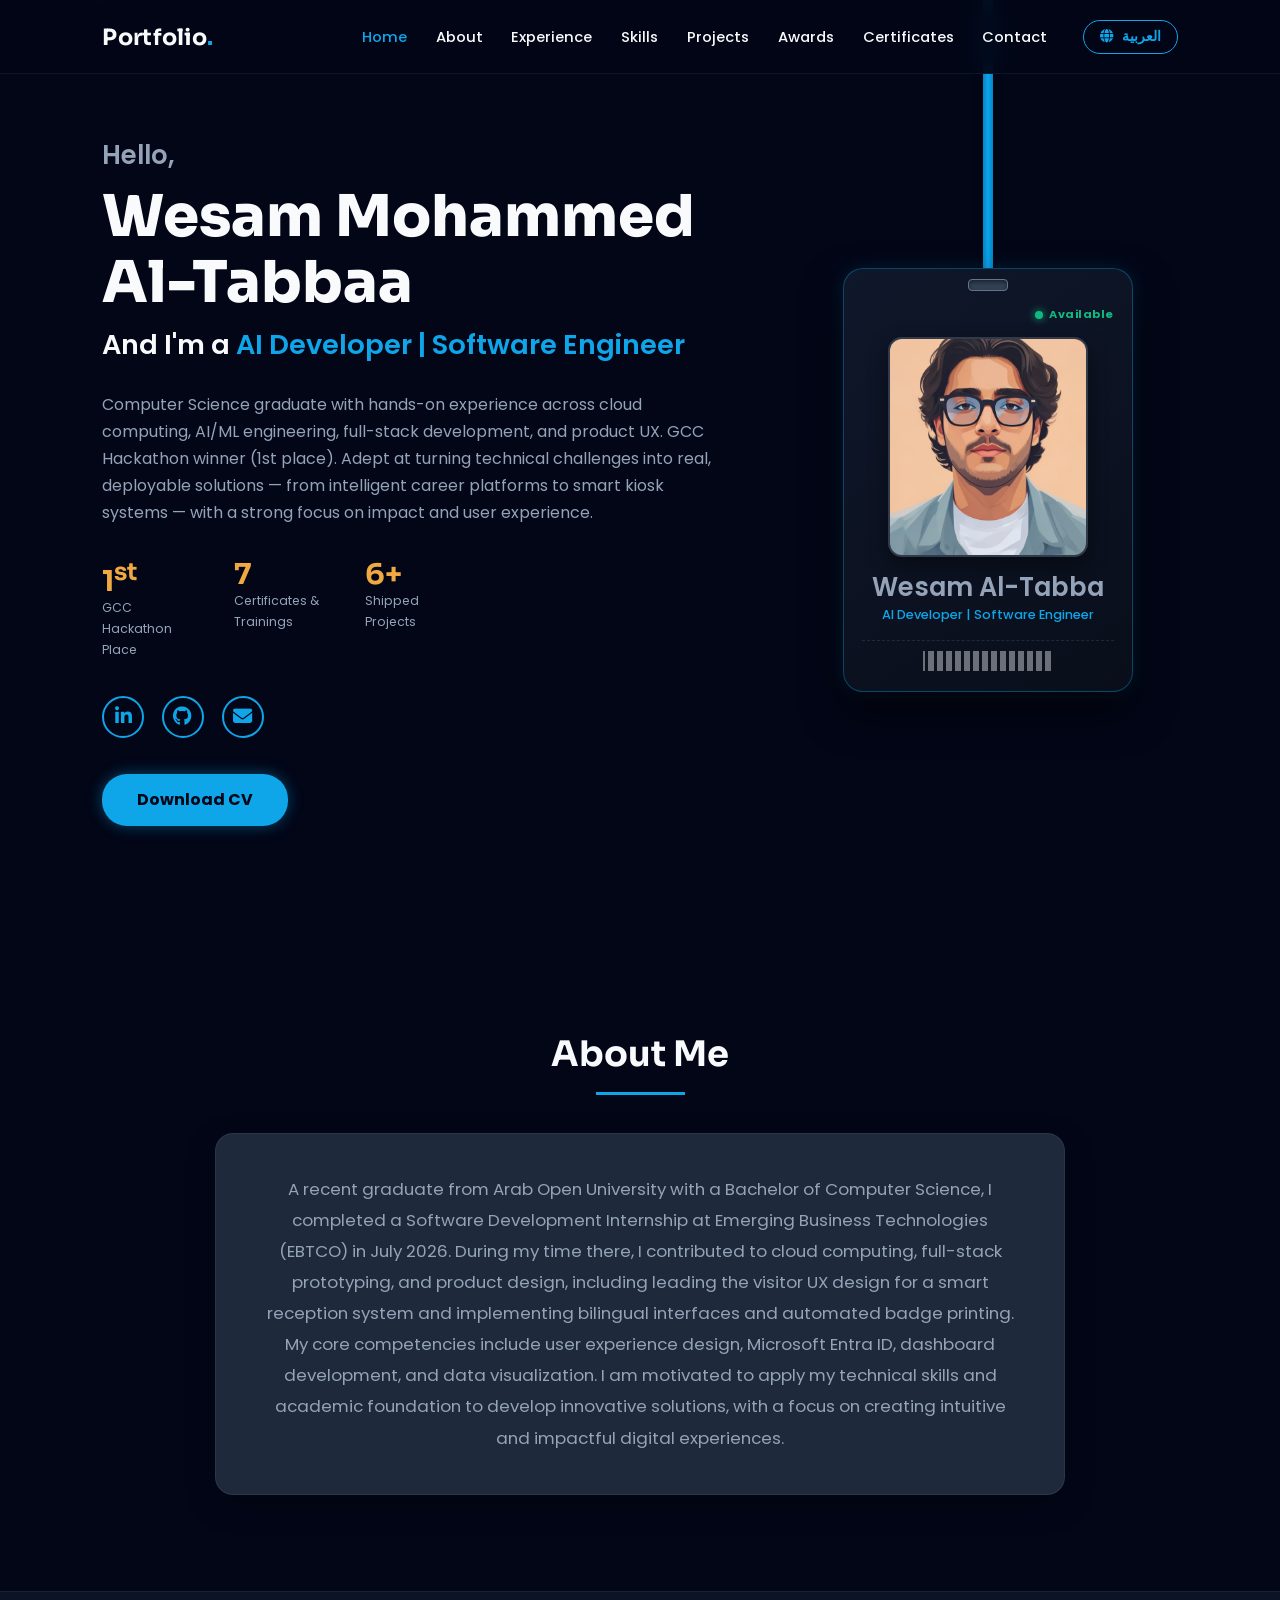
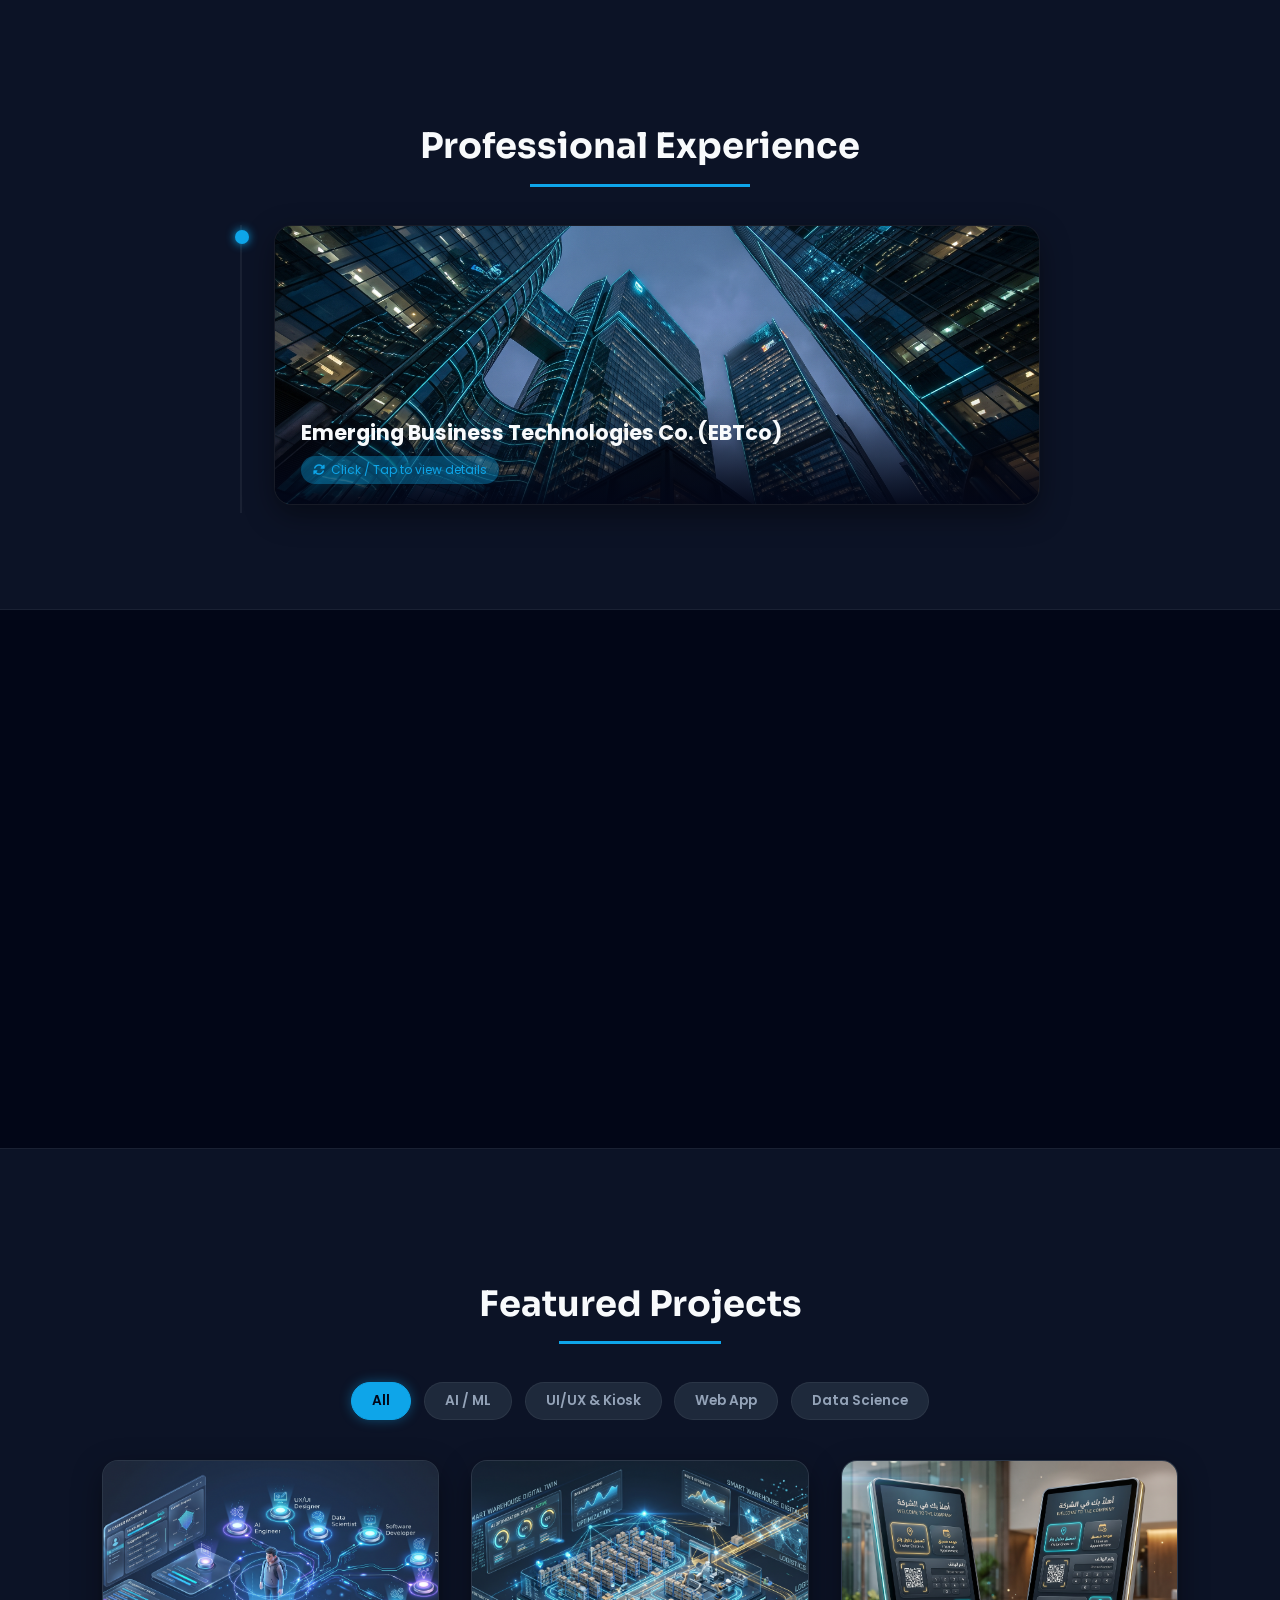
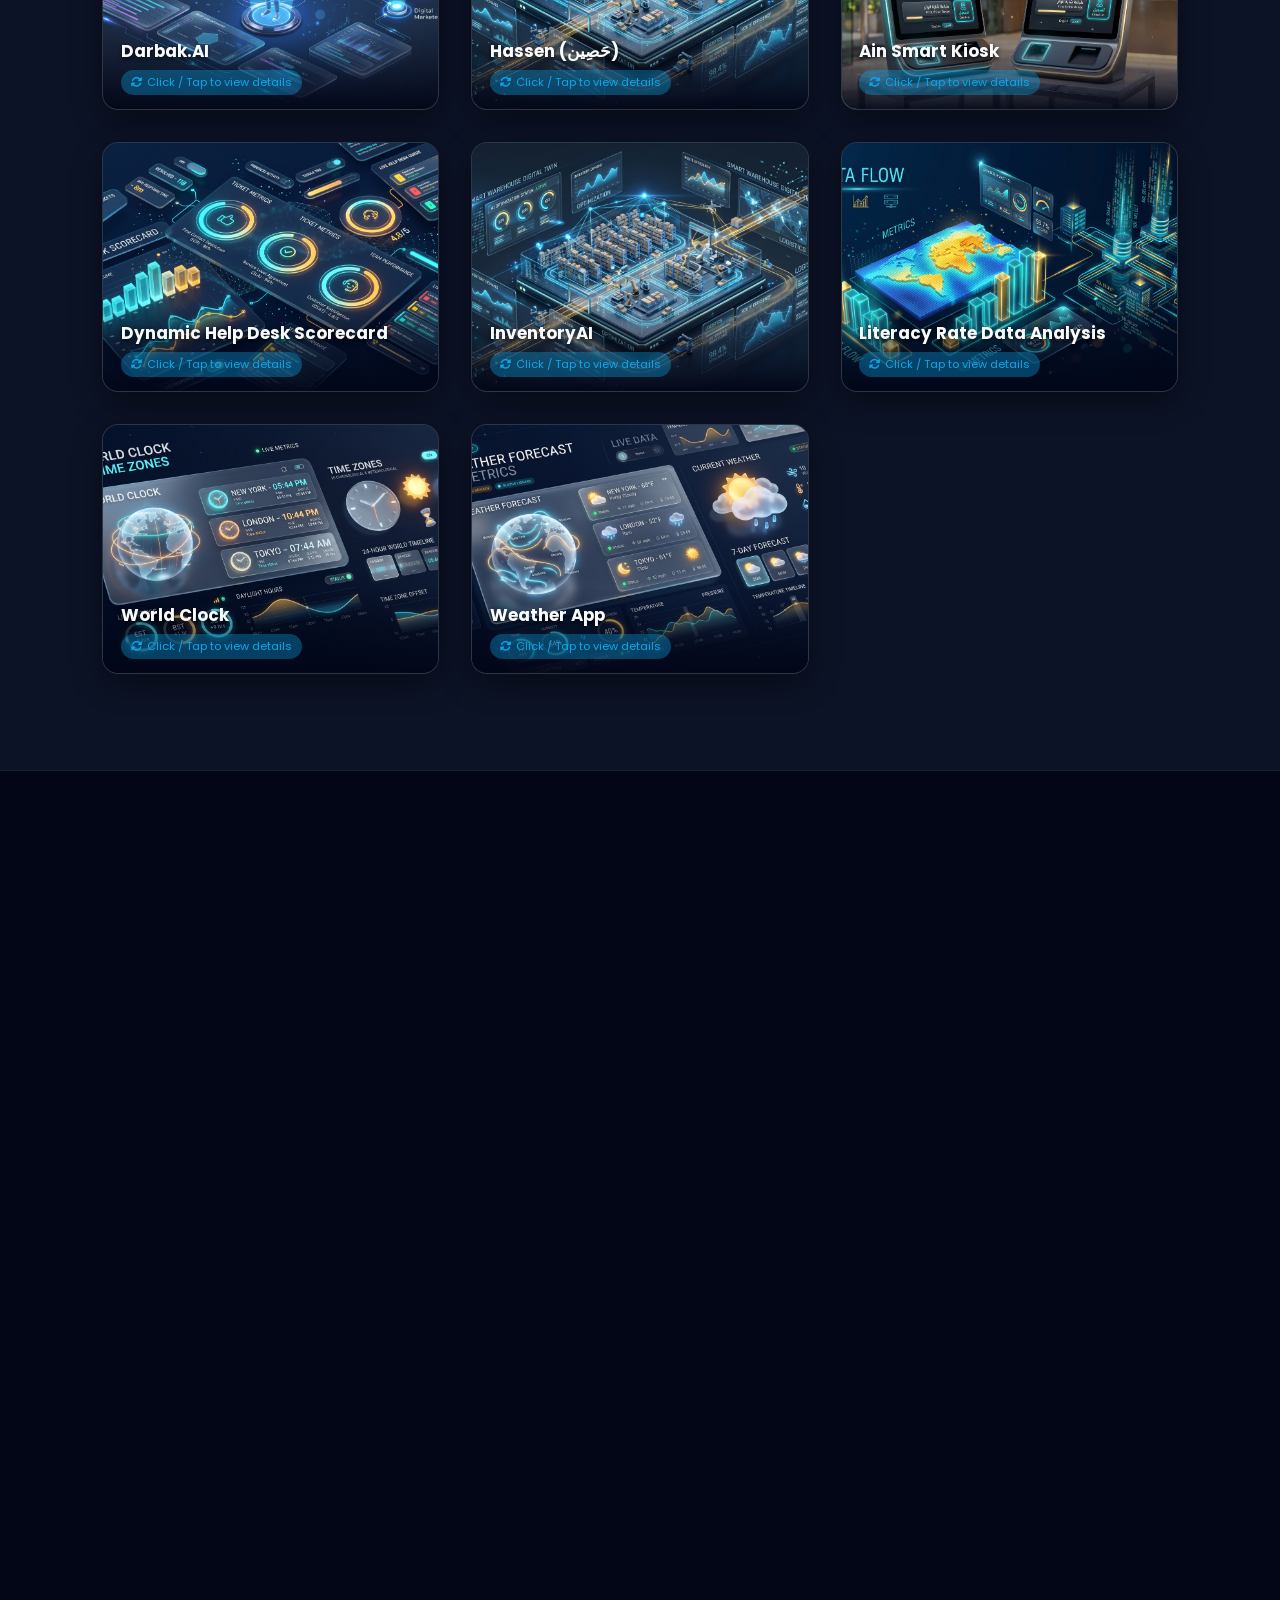
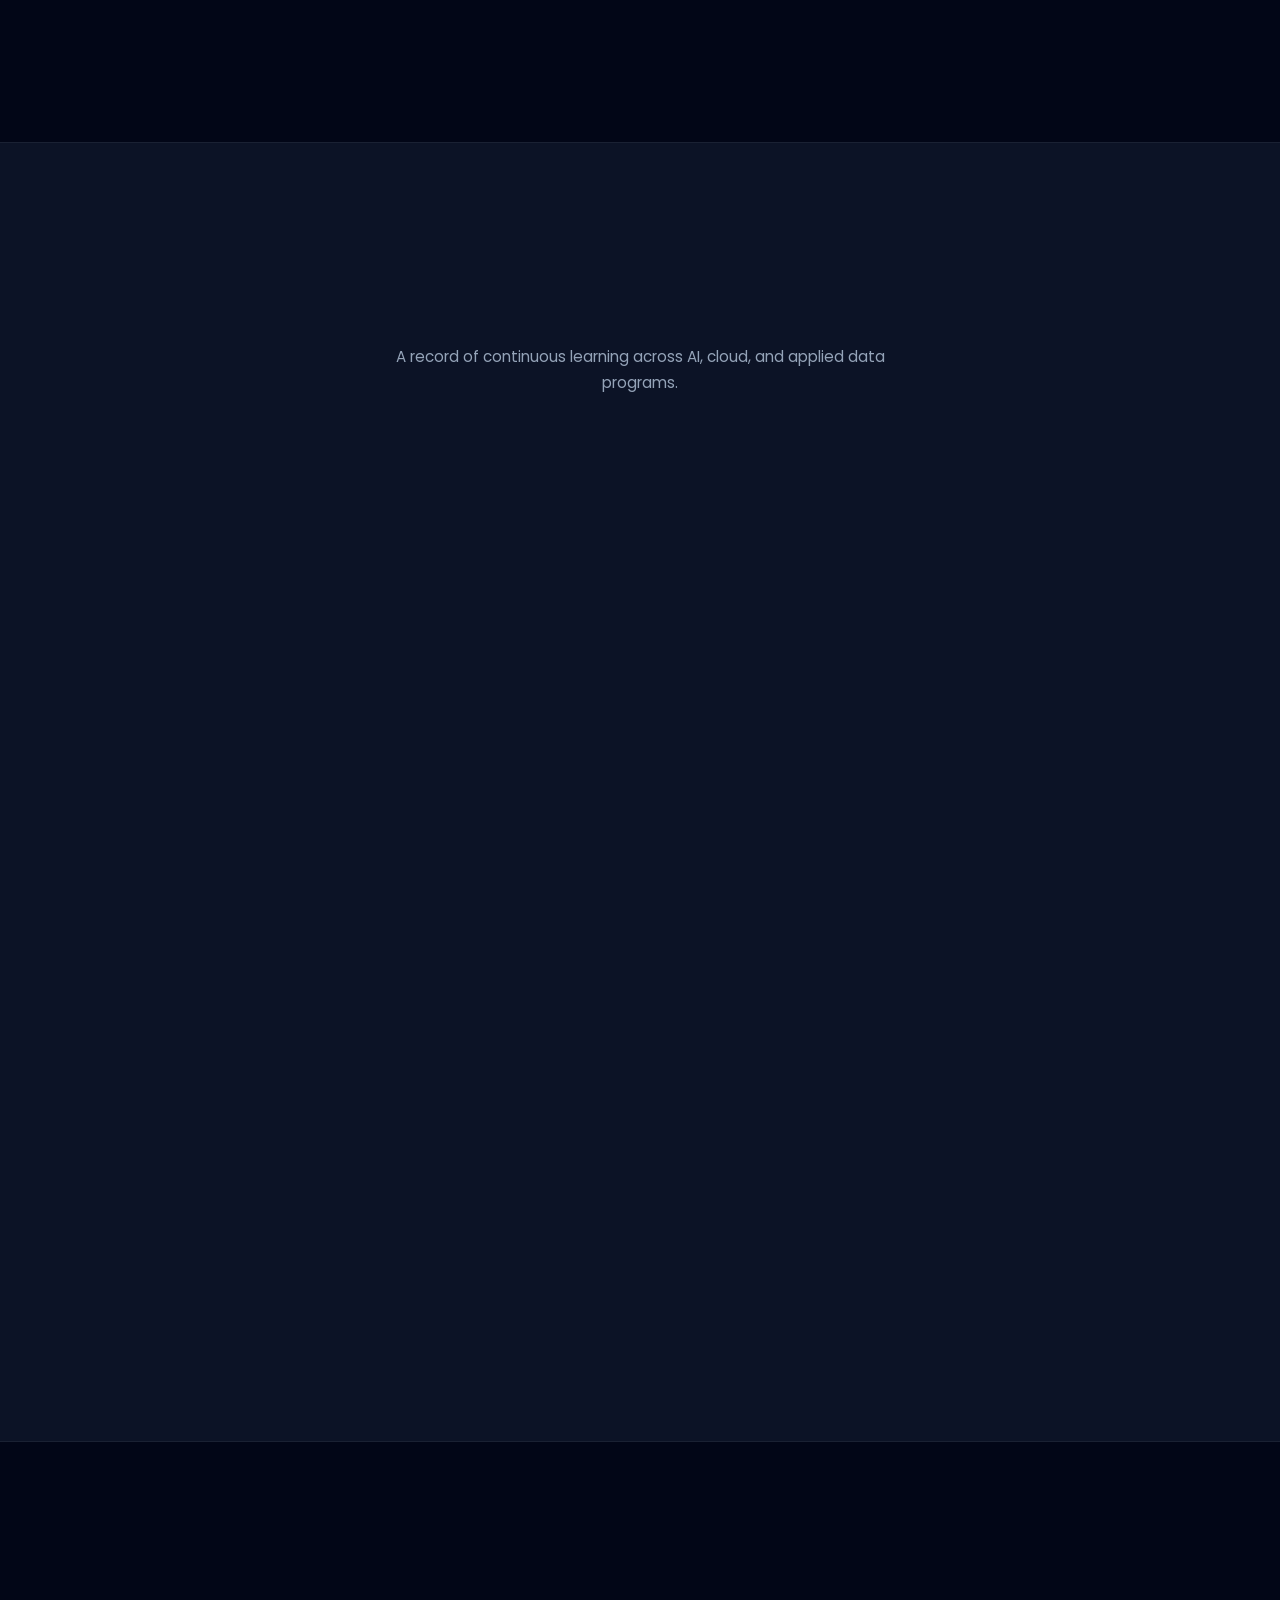
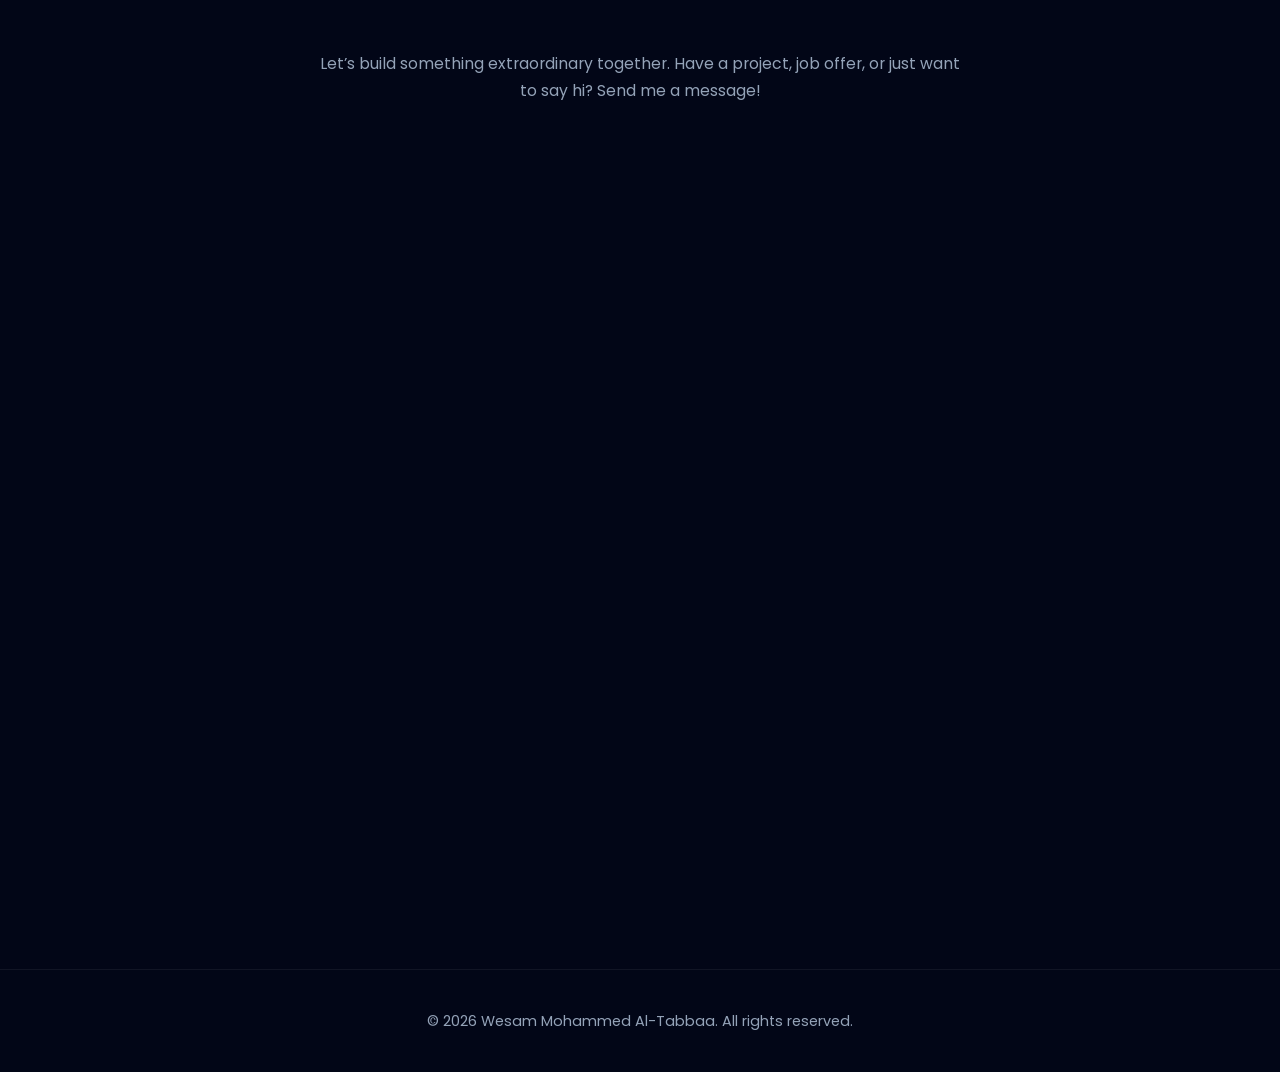
==== commit a6613e2b: "Add bi-directional card slide animation and random background meteors" ====
--- a/index.html
+++ b/index.html
@@ -18,7 +18,7 @@
     <canvas id="gridCanvas"></canvas>
 
     <nav class="navbar">
-        <div class="logo">Wesam<span class="logo-dot">.</span></div>
+        <div class="logo">Portfolio<span class="logo-dot">.</span></div>
 
         <button id="nav-toggle" class="nav-toggle" aria-label="Toggle menu" aria-expanded="false">
             <span></span><span></span><span></span>
@@ -86,7 +86,7 @@
                     <div class="badge-inner">
                         <div class="badge-header">
                             <span class="badge-dot"></span>
-                            <span class="badge-status">ONLINE</span>
+                            <span class="badge-status">Available</span>
                         </div>
                         <div class="badge-photo-container">
                            <img src="images/profile.png" alt="Wesam Al-Tabba" class="badge-pic">
--- a/style.css
+++ b/style.css
@@ -439,7 +439,6 @@
     background-color: transparent;
 }
 
-/* Alternating Dark Blue Alt Background for contrast */
 .bg-alt {
     background-color: rgba(15, 23, 42, 0.85);
     backdrop-filter: blur(8px);
@@ -1221,6 +1220,97 @@
     font-size: 0.9rem;
     border-top: 1px solid var(--card-border);
 }
+
+.cert-trigger-btn {
+    background: none;
+    border: none;
+    border-bottom: 1px solid var(--neon-blue);
+    padding: 0;
+    font-family: inherit;
+    cursor: pointer;
+}
+
+/* ==========================================================
+   Transition 4: Horizontal / Staggered Card Slide Effect
+   ========================================================== */
+.section {
+    position: relative;
+    opacity: 1;
+}
+
+/* العنوان الرئيسي للقسم */
+.section .section-title {
+    opacity: 0;
+    transform: translateY(30px) scale(0.95);
+    transition: opacity 0.8s cubic-bezier(0.16, 1, 0.3, 1), transform 0.8s cubic-bezier(0.16, 1, 0.3, 1);
+}
+
+.section.stagger-active .section-title {
+    opacity: 1;
+    transform: translateY(0) scale(1);
+}
+
+/* الكروت والعناصر الداخلية */
+.section .about-card,
+.section .timeline-item,
+.section .skills-ticker-wrapper,
+.section .project-flip-card,
+.section .award-card,
+.section .cert-card,
+.section .contact-wrapper {
+    opacity: 0;
+    transform: translateX(-40px) translateY(20px);
+    transition: opacity 0.75s cubic-bezier(0.16, 1, 0.3, 1), transform 0.75s cubic-bezier(0.16, 1, 0.3, 1);
+}
+
+/* عكس اتجاه الانزلاق في اللغة العربية */
+html[dir="rtl"] .section .about-card,
+html[dir="rtl"] .section .timeline-item,
+html[dir="rtl"] .section .skills-ticker-wrapper,
+html[dir="rtl"] .section .project-flip-card,
+html[dir="rtl"] .section .award-card,
+html[dir="rtl"] .section .cert-card,
+html[dir="rtl"] .section .contact-wrapper {
+    transform: translateX(40px) translateY(20px);
+}
+
+/* تفعيل الحركة عند التمرير (Active State) */
+.section.stagger-active .about-card,
+.section.stagger-active .timeline-item,
+.section.stagger-active .skills-ticker-wrapper,
+.section.stagger-active .project-flip-card,
+.section.stagger-active .award-card,
+.section.stagger-active .cert-card,
+.section.stagger-active .contact-wrapper {
+    opacity: 1;
+    transform: translateX(0) translateY(0);
+}
+
+/* تأخير تتابعي تلقائي (Stagger Delays) لعناصر الشبكات */
+.section.stagger-active .projects-container .project-flip-card:nth-child(1),
+.section.stagger-active .certs-grid .cert-card:nth-child(1),
+.section.stagger-active .awards-grid .award-card:nth-child(1) { transition-delay: 0.08s; }
+
+.section.stagger-active .projects-container .project-flip-card:nth-child(2),
+.section.stagger-active .certs-grid .cert-card:nth-child(2),
+.section.stagger-active .awards-grid .award-card:nth-child(2) { transition-delay: 0.16s; }
+
+.section.stagger-active .projects-container .project-flip-card:nth-child(3),
+.section.stagger-active .certs-grid .cert-card:nth-child(3) { transition-delay: 0.24s; }
+
+.section.stagger-active .projects-container .project-flip-card:nth-child(4),
+.section.stagger-active .certs-grid .cert-card:nth-child(4) { transition-delay: 0.32s; }
+
+.section.stagger-active .projects-container .project-flip-card:nth-child(5),
+.section.stagger-active .certs-grid .cert-card:nth-child(5) { transition-delay: 0.40s; }
+
+.section.stagger-active .projects-container .project-flip-card:nth-child(6),
+.section.stagger-active .certs-grid .cert-card:nth-child(6) { transition-delay: 0.48s; }
+
+.section.stagger-active .projects-container .project-flip-card:nth-child(7),
+.section.stagger-active .certs-grid .cert-card:nth-child(7) { transition-delay: 0.56s; }
+
+.section.stagger-active .projects-container .project-flip-card:nth-child(8) { transition-delay: 0.64s; }
 
 /* Responsive Rules */
 @media (max-width: 1024px) {
@@ -1293,13 +1383,4 @@
     .section { padding: 4rem 6%; }
     .certs-grid { grid-template-columns: 1fr; }
     .awards-grid { grid-template-columns: 1fr; }
-}
-
-.cert-trigger-btn {
-    background: none;
-    border: none;
-    border-bottom: 1px solid var(--neon-blue);
-    padding: 0;
-    font-family: inherit;
-    cursor: pointer;
 }
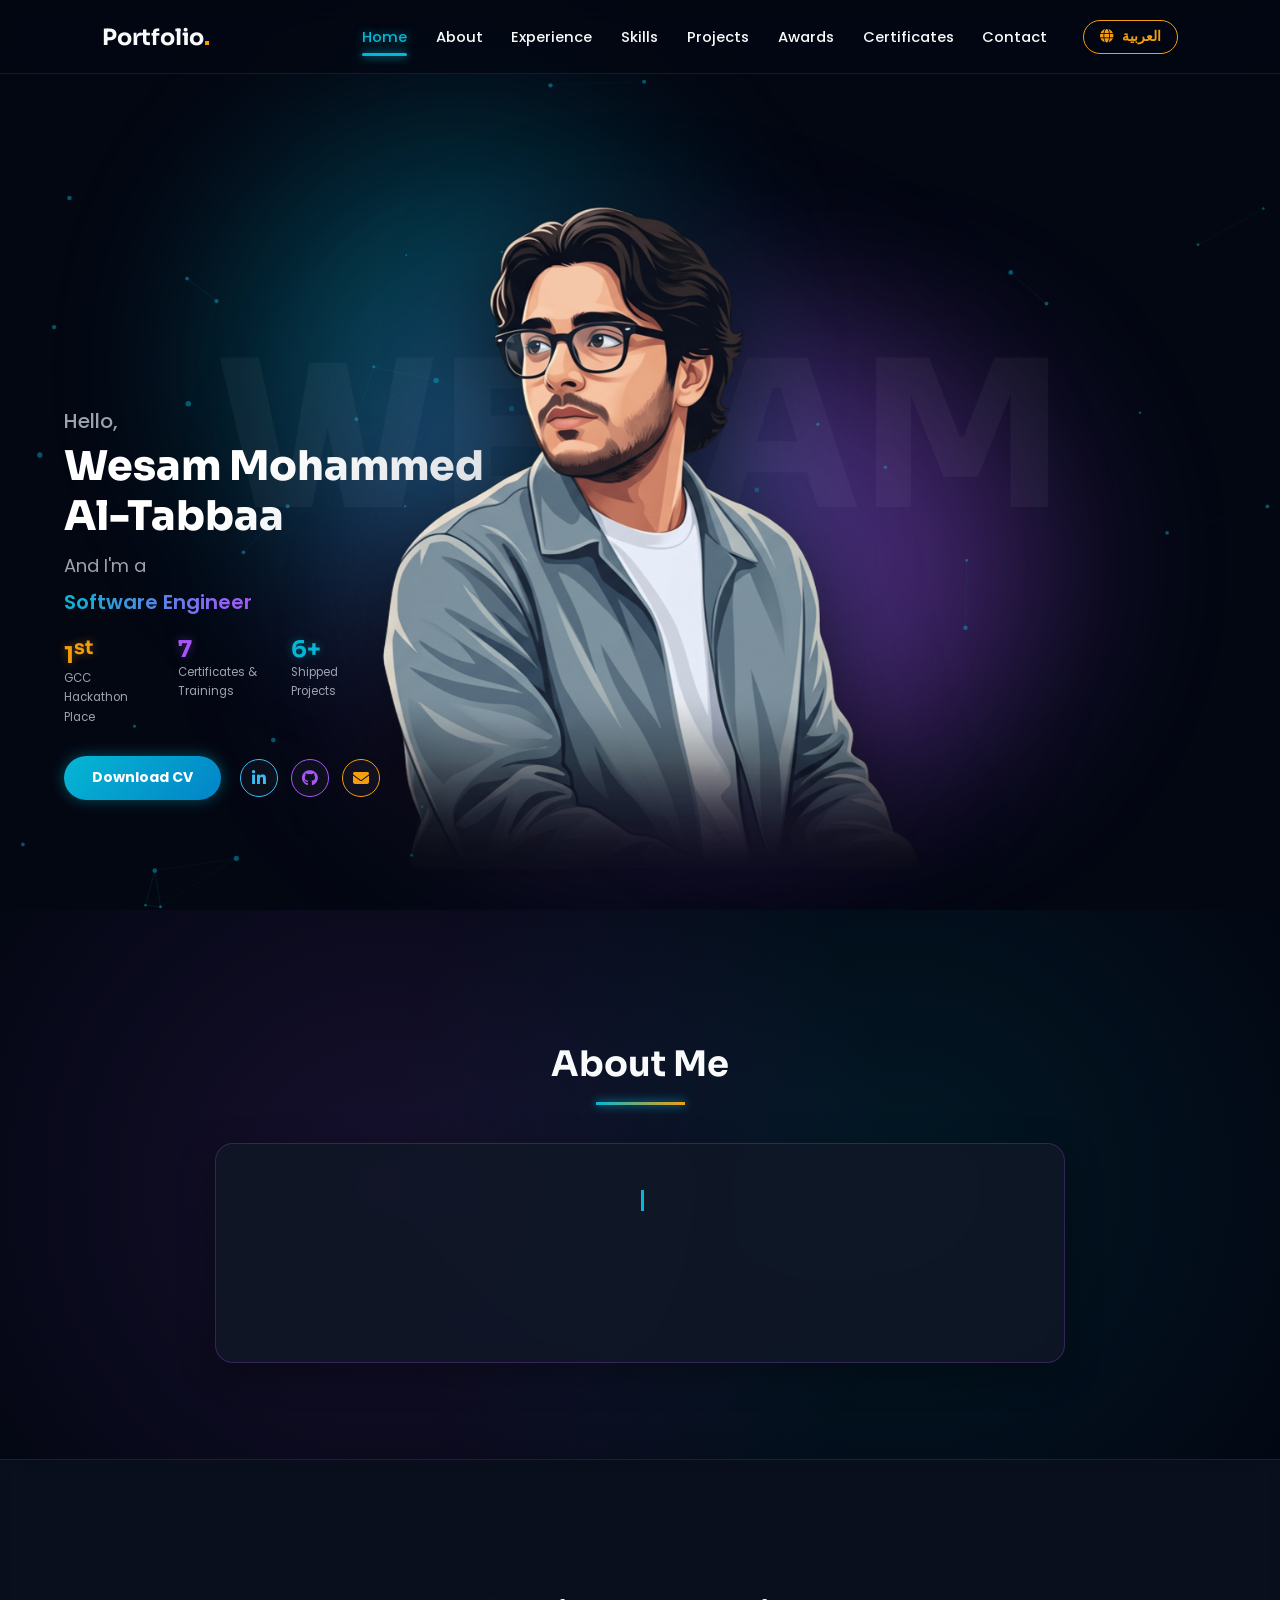
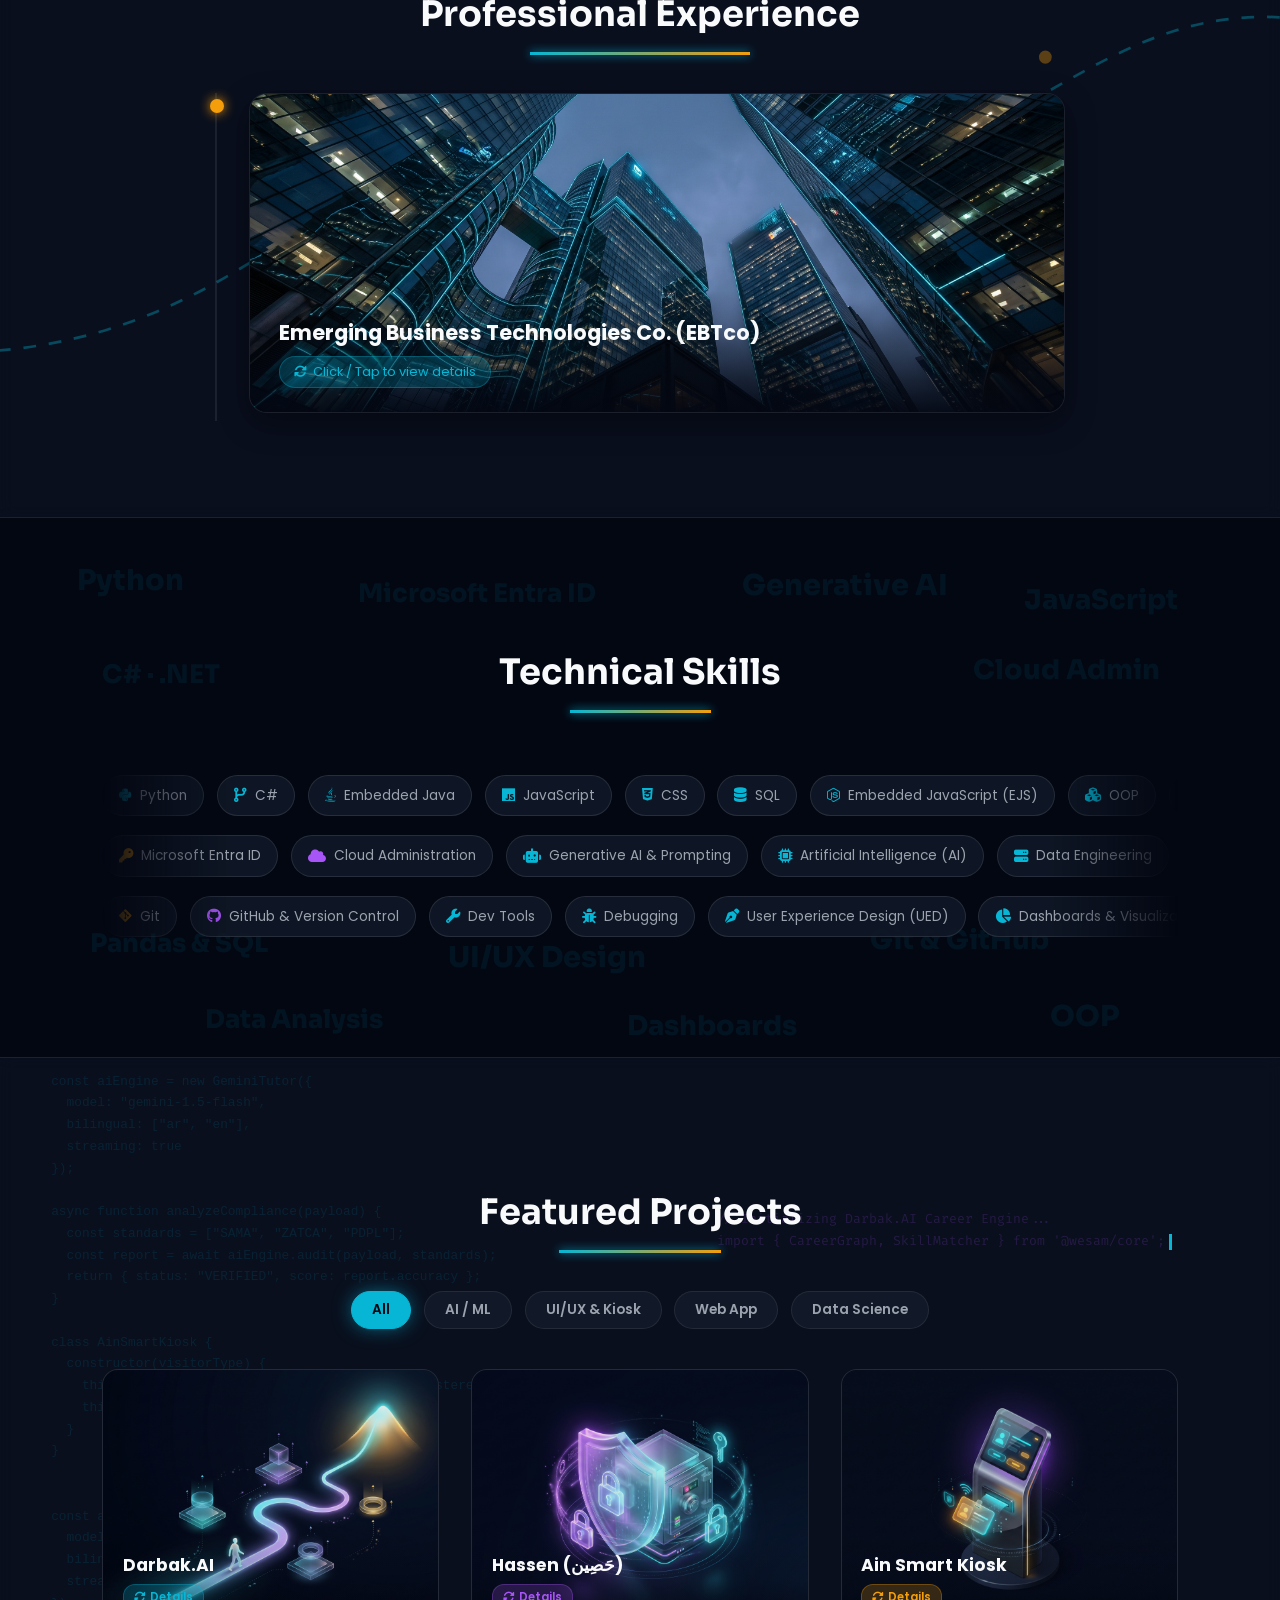
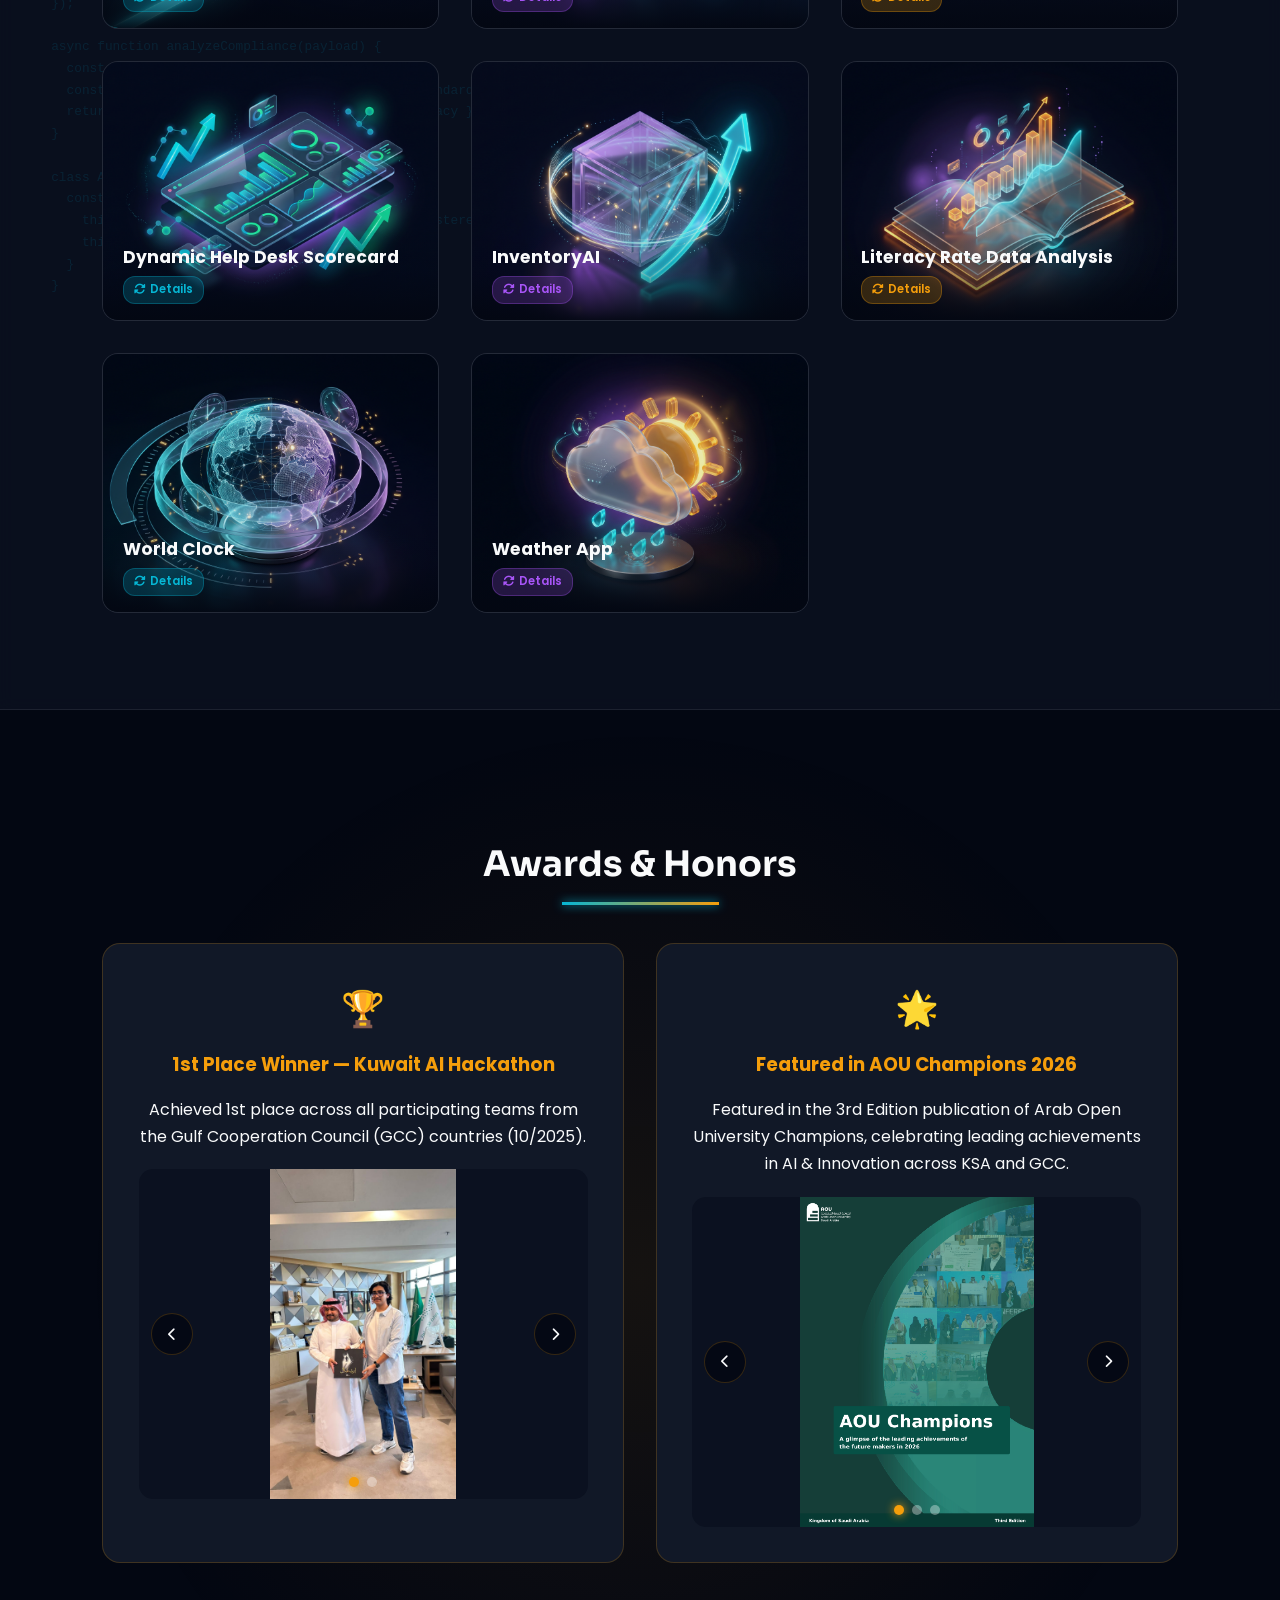
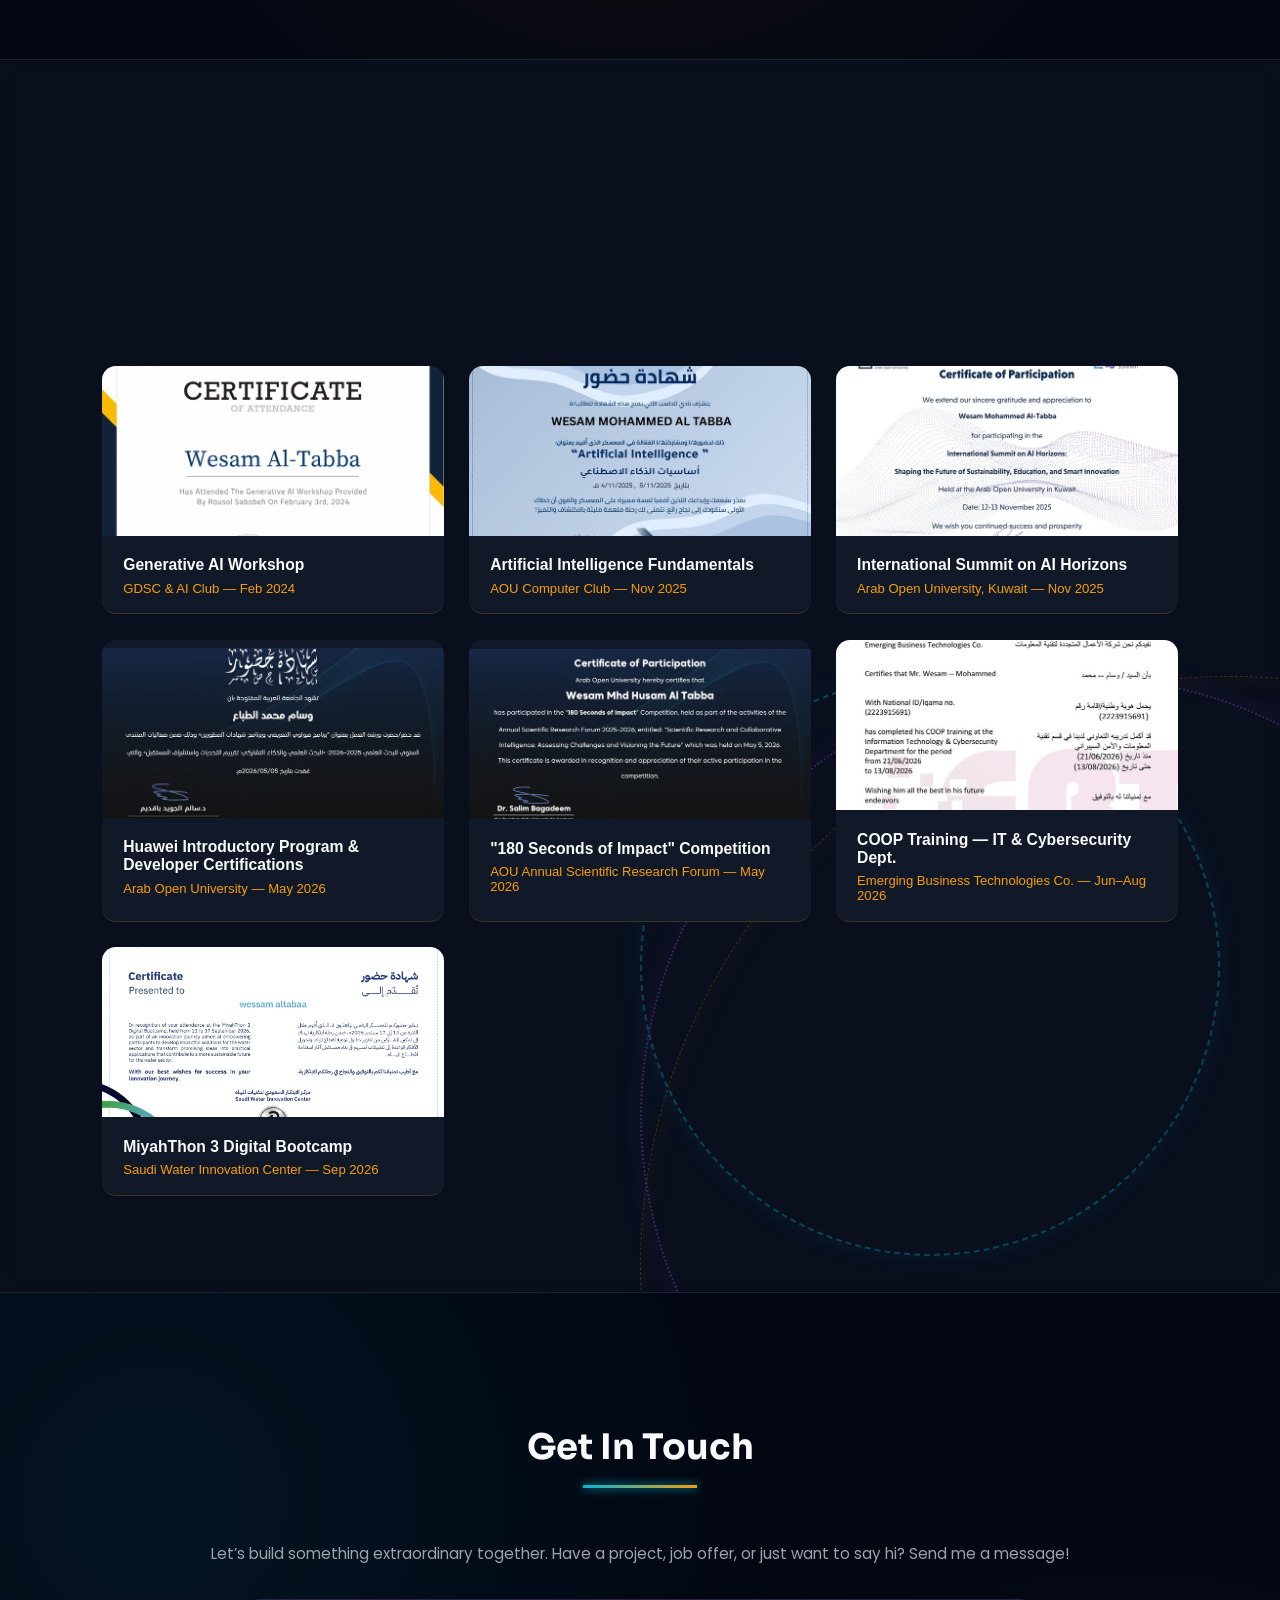
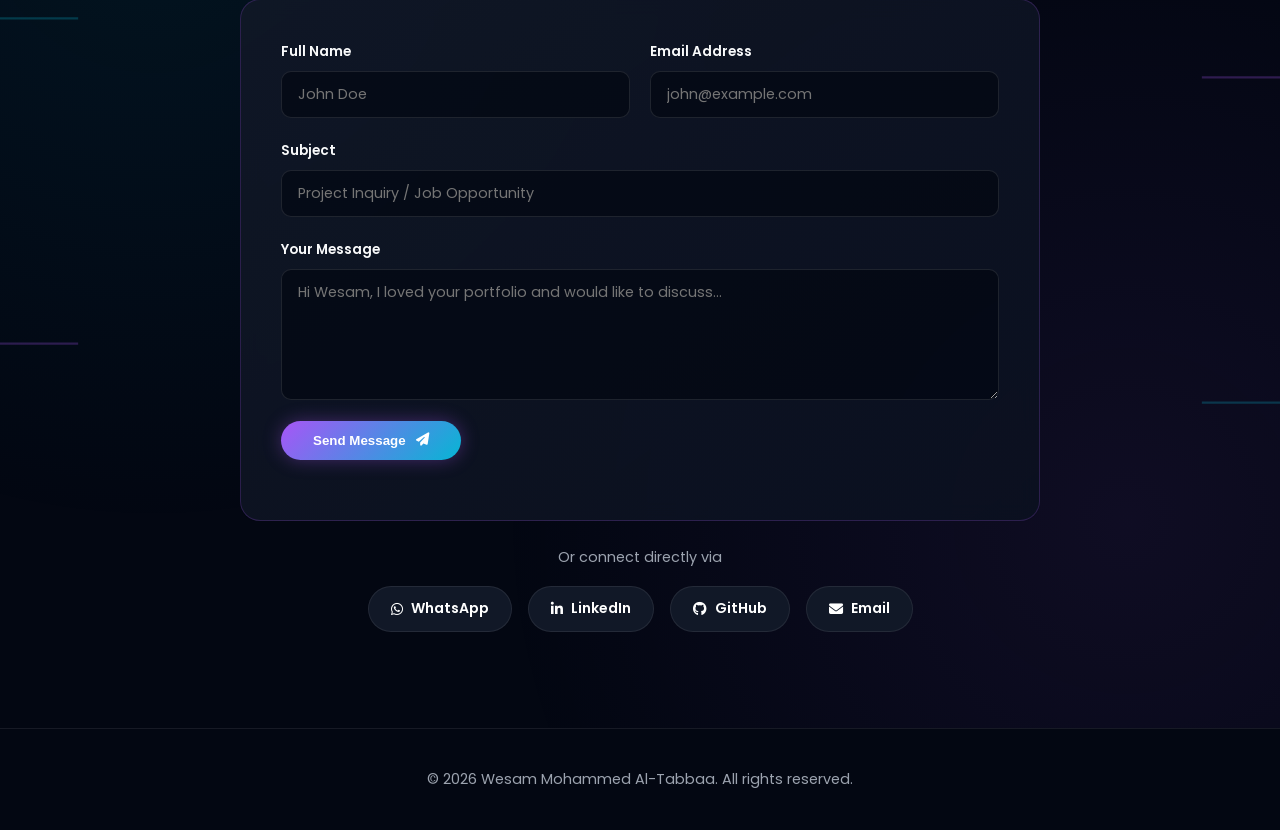
==== commit f1ee328b: "Update all portfolio files" ====
--- a/index.html
+++ b/index.html
@@ -7,17 +7,21 @@
 
     <link rel="preconnect" href="https://fonts.googleapis.com">
     <link rel="preconnect" href="https://fonts.gstatic.com" crossorigin>
-    <link href="https://fonts.googleapis.com/css2?family=Cairo:wght@400;600;700&family=Poppins:wght@400;500;600;700&family=Sora:wght@600;700;800&display=swap" rel="stylesheet">
+    <link href="https://fonts.googleapis.com/css2?family=Cairo:wght@400;600;700&family=Fira+Code:wght@400;500&family=Poppins:wght@400;500;600;700&family=Sora:wght@600;700;800;900&display=swap" rel="stylesheet">
 
     <link rel="stylesheet" href="https://cdnjs.cloudflare.com/ajax/libs/font-awesome/6.5.1/css/all.min.css">
     <link rel="stylesheet" href="style.css">
 </head>
 <body>
 
-    <!-- 3D Interactive Grid Canvas Overlay -->
+    <!-- Top Dynamic Progress Bar -->
+    <div id="scroll-progress"></div>
+
+    <!-- Interactive Mouse Trail Canvas -->
     <canvas id="gridCanvas"></canvas>
 
-    <nav class="navbar">
+    <!-- Navigation Bar -->
+    <nav class="navbar" id="main-navbar">
         <div class="logo">Portfolio<span class="logo-dot">.</span></div>
 
         <button id="nav-toggle" class="nav-toggle" aria-label="Toggle menu" aria-expanded="false">
@@ -25,7 +29,7 @@
         </button>
 
         <div class="nav-right" id="nav-right">
-            <ul class="nav-links">
+            <ul class="nav-links" id="nav-links">
                 <li><a href="#home" class="active" data-i18n="navHome">Home</a></li>
                 <li><a href="#about" data-i18n="navAbout">About</a></li>
                 <li><a href="#experience" data-i18n="navExperience">Experience</a></li>
@@ -34,6 +38,7 @@
                 <li><a href="#awards" data-i18n="navAwards">Awards</a></li>
                 <li><a href="#certificates" data-i18n="navCertificates">Certificates</a></li>
                 <li><a href="#contact" data-i18n="navContact">Contact</a></li>
+                <div id="magic-line"></div>
             </ul>
             <button id="lang-toggle" onclick="toggleLanguage()">
                 <i class="fa-solid fa-globe"></i>
@@ -42,83 +47,88 @@
         </div>
     </nav>
 
+    <!-- Hero Section (Aurora + Interactive Particle Constellation) -->
     <header id="home" class="hero">
-        <div class="hero-content">
-            <h3 data-i18n="greeting">Hello,</h3>
-            <h1 class="my-name" data-i18n="myName">Wesam Mohammed Al-Tabbaa</h1>
-            <h2 class="typing-text"><span data-i18n="rolePrefix">And I'm a</span> <span class="highlight" data-i18n="role">AI Developer | Software Engineer</span></h2>
-
-            <p class="hero-desc" data-i18n="heroText">
-                Computer Science graduate with hands-on experience across cloud computing, AI/ML engineering, full-stack development, and product UX. GCC Hackathon winner (1st place). Adept at turning technical challenges into real, deployable solutions — from intelligent career platforms to smart kiosk systems — with a strong focus on impact and user experience.
+        <div class="section-bg-layer">
+            <div class="aurora-orb-1"></div>
+            <div class="aurora-orb-2"></div>
+            <canvas id="home-constellation"></canvas>
+        </div>
+
+        <div class="hero-bg-text" aria-hidden="true">WESAM</div>
+
+        <div class="hero-container">
+            <!-- Left Hero Content -->
+            <div class="hero-content">
+                <h3 data-i18n="greeting">Hello,</h3>
+                <h1 class="my-name" data-i18n="myName">Wesam Mohammed Al-Tabbaa</h1>
+                <h2 class="typing-text">
+                    <span data-i18n="rolePrefix" class="role-prefix">And I'm a</span>
+                    <span class="role-switcher-wrapper">
+                        <span id="role-text" class="highlight">AI Developer</span>
+                    </span>
+                </h2>
+
+                <div class="hero-stats">
+                    <div class="stat">
+                        <span class="stat-num stat-gold">1<sup>st</sup></span>
+                        <span class="stat-label" data-i18n="statHackathon">GCC Hackathon Place</span>
+                    </div>
+                    <div class="stat">
+                        <span class="stat-num stat-violet">7</span>
+                        <span class="stat-label" data-i18n="statCerts">Certificates & Trainings</span>
+                    </div>
+                    <div class="stat">
+                        <span class="stat-num stat-teal">6+</span>
+                        <span class="stat-label" data-i18n="statProjects">Shipped Projects</span>
+                    </div>
+                </div>
+
+                <div class="hero-actions-row">
+                    <div class="btn-container">
+                        <a href="Wesam Mohammed CV.pdf" target="_blank" class="btn-cv" data-i18n="cv" download>Download CV</a>
+                    </div>
+                    <div class="social-icons">
+                        <a href="https://www.linkedin.com/in/eng-wesam-al-tabba-" target="_blank" class="icon-circle icon-linkedin" title="LinkedIn"><i class="fa-brands fa-linkedin-in"></i></a>
+                        <a href="https://github.com/Wsm39624" target="_blank" class="icon-circle icon-github" title="GitHub"><i class="fa-brands fa-github"></i></a>
+                        <a href="mailto:wessamaltabaa@gmail.com" class="icon-circle icon-email" title="Email"><i class="fa-solid fa-envelope"></i></a>
+                    </div>
+                </div>
+            </div>
+
+            <!-- Center Cutout Portrait -->
+            <div class="hero-portrait-wrapper">
+                <div class="portrait-glow"></div>
+                <img src="images/profile2.png" alt="Wesam Al-Tabbaa" class="hero-cutout-img" onerror="this.onerror=null; this.src='profile.png';">
+            </div>
+        </div>
+    </header>
+
+    <!-- About Section (Live Typewriter Reveal) -->
+    <section id="about" class="section">
+        <div class="section-bg-layer about-bg-layer"></div>
+        <h2 data-i18n="aboutTitle" class="section-title reveal-from-bottom">About Me</h2>
+        <div class="about-card reveal-from-bottom" id="about-typewriter-box">
+            <p class="about-typewriter-paragraph">
+                <span id="about-typed-text" data-i18n="aboutDesc">A recent graduate from Arab Open University with a Bachelor of Computer Science, I completed a Software Development Internship at Emerging Business Technologies (EBTCO) in July 2026. During my time there, I contributed to cloud computing, full-stack prototyping, and product design, including leading the visitor UX design for a smart reception system and implementing bilingual interfaces and automated badge printing. My core competencies include user experience design, Microsoft Entra ID, dashboard development, and data visualization. I am motivated to apply my technical skills and academic foundation to develop innovative solutions, with a focus on creating intuitive and impactful digital experiences.</span><span class="typewriter-cursor"></span>
             </p>
-
-            <div class="hero-stats">
-                <div class="stat">
-                    <span class="stat-num">1<sup>st</sup></span>
-                    <span class="stat-label" data-i18n="statHackathon">GCC Hackathon Place</span>
-                </div>
-                <div class="stat">
-                    <span class="stat-num">7</span>
-                    <span class="stat-label" data-i18n="statCerts">Certificates & Trainings</span>
-                </div>
-                <div class="stat">
-                    <span class="stat-num">6+</span>
-                    <span class="stat-label" data-i18n="statProjects">Shipped Projects</span>
-                </div>
-            </div>
-
-            <div class="social-icons">
-                <a href="https://www.linkedin.com/in/eng-wesam-al-tabba-" target="_blank" class="icon-circle" title="LinkedIn"><i class="fa-brands fa-linkedin-in"></i></a>
-                <a href="https://github.com/Wsm39624" target="_blank" class="icon-circle" title="GitHub"><i class="fa-brands fa-github"></i></a>
-                <a href="mailto:wessamaltabaa@gmail.com" class="icon-circle" title="Email"><i class="fa-solid fa-envelope"></i></a>
-            </div>
-
-            <div class="btn-container">
-                <a href="Wesam Mohammed CV.pdf" target="_blank" class="btn-cv" data-i18n="cv" download>Download CV</a>
-            </div>
-        </div>
-
-        <div class="hero-image-container">
-            <div class="hero-badge-wrapper">
-                <div class="lanyard-strap"></div>
-                <div class="id-badge" id="idBadge">
-                    <div class="badge-clip"></div>
-                    <div class="badge-inner">
-                        <div class="badge-header">
-                            <span class="badge-dot"></span>
-                            <span class="badge-status">Available</span>
-                        </div>
-                        <div class="badge-photo-container">
-                           <img src="images/profile.png" alt="Wesam Al-Tabba" class="badge-pic">
-                        </div>
-                        <div class="badge-info">
-                            <h3 class="badge-name" data-i18n="myName">Wesam Al-Tabba</h3>
-                            <p class="badge-role" data-i18n="badgeRole">AI Developer | Software Engineer</p>
-                        </div>
-                        <div class="badge-footer">
-                            <div class="badge-barcode"></div>
-                        </div>
-                    </div>
-                </div>
-            </div>
-        </div>
-    </header>
-
-    <!-- About Section -->
-    <section id="about" class="section">
-        <h2 data-i18n="aboutTitle" class="section-title">About Me</h2>
-        <div class="about-card">
-            <p data-i18n="aboutDesc">
-               A recent graduate from Arab Open University with a Bachelor of Computer Science, I completed a Software Development Internship at Emerging Business Technologies (EBTCO) in July 2026. During my time there, I contributed to cloud computing, full-stack prototyping, and product design, including leading the visitor UX design for a smart reception system and implementing bilingual interfaces and automated badge printing. My core competencies include user experience design, Microsoft Entra ID, dashboard development, and data visualization. I am motivated to apply my technical skills and academic foundation to develop innovative solutions, with a focus on creating intuitive and impactful digital experiences.
-            </p>
         </div>
     </section>
 
-    <!-- Professional Experience -->
+    <!-- Professional Experience Section (SVG Career Path Background) -->
     <section id="experience" class="section bg-alt">
-        <h2 data-i18n="expTitle" class="section-title">Professional Experience</h2>
+        <div class="section-bg-layer">
+            <svg class="career-path-svg" viewBox="0 0 1200 600" fill="none" preserveAspectRatio="none">
+                <path class="career-line" d="M-50,450 C300,450 350,150 650,250 C950,350 1000,100 1250,150" stroke="#06b6d4" stroke-width="2.5"/>
+                <circle cx="320" cy="310" r="6" fill="#06b6d4"/>
+                <circle cx="650" cy="250" r="8" fill="#a855f7"/>
+                <circle cx="980" cy="180" r="6" fill="#f59e0b"/>
+            </svg>
+        </div>
+
+        <h2 data-i18n="expTitle" class="section-title reveal-from-right">Professional Experience</h2>
         <div class="timeline">
-            <div class="timeline-item">
+            <div class="timeline-item reveal-from-right">
                 <div class="timeline-dot"></div>
                 
                 <div class="exp-flip-card clickable-flip-card" id="expCard">
@@ -149,13 +159,15 @@
         </div>
     </section>
 
-    <!-- Technical Skills -->
+    <!-- Technical Skills Section (Non-Overlapping Scattered Words + Sequential 1->2->3 Flow) -->
     <section id="skills" class="section">
-        <h2 data-i18n="skillsTitle" class="section-title">Technical Skills</h2>
+        <div class="section-bg-layer" id="skills-scattered-bg"></div>
+        <h2 data-i18n="skillsTitle" class="section-title reveal-from-bottom">Technical Skills</h2>
         
-        <div class="skills-ticker-wrapper">
-            <div class="ticker-track track-left">
-                <div class="ticker-content">
+        <div class="skills-ticker-wrapper" dir="ltr">
+            <!-- Track 1: Starts immediately (0s) Right -> Left -->
+            <div class="ticker-track track-left track-seq-1" dir="ltr">
+                <div class="ticker-content" dir="ltr">
                     <span class="skill-pill"><i class="fa-brands fa-python"></i> Python</span>
                     <span class="skill-pill"><i class="fa-solid fa-code-branch"></i> C#</span>
                     <span class="skill-pill"><i class="fa-brands fa-java"></i> Embedded Java</span>
@@ -168,7 +180,7 @@
                     <span class="skill-pill"><i class="fa-solid fa-mobile-screen-button"></i> App Development</span>
                     <span class="skill-pill"><i class="fa-solid fa-globe"></i> Web Development</span>
                 </div>
-                <div class="ticker-content" aria-hidden="true">
+                <div class="ticker-content" aria-hidden="true" dir="ltr">
                     <span class="skill-pill"><i class="fa-brands fa-python"></i> Python</span>
                     <span class="skill-pill"><i class="fa-solid fa-code-branch"></i> C#</span>
                     <span class="skill-pill"><i class="fa-brands fa-java"></i> Embedded Java</span>
@@ -183,22 +195,23 @@
                 </div>
             </div>
 
-            <div class="ticker-track track-right">
-                <div class="ticker-content">
-                    <span class="skill-pill highlight-pill"><i class="fa-solid fa-key"></i> Microsoft Entra ID</span>
-                    <span class="skill-pill highlight-pill"><i class="fa-solid fa-cloud"></i> Cloud Administration</span>
-                    <span class="skill-pill highlight-pill"><i class="fa-solid fa-robot"></i> Generative AI & Prompting</span>
-                    <span class="skill-pill highlight-pill"><i class="fa-solid fa-microchip"></i> Artificial Intelligence (AI)</span>
+            <!-- Track 2: Starts after Track 1 (0.6s) Left -> Right -->
+            <div class="ticker-track track-right track-seq-2" dir="ltr">
+                <div class="ticker-content" dir="ltr">
+                    <span class="skill-pill highlight-pill-amber"><i class="fa-solid fa-key"></i> Microsoft Entra ID</span>
+                    <span class="skill-pill highlight-pill-purple"><i class="fa-solid fa-cloud"></i> Cloud Administration</span>
+                    <span class="skill-pill highlight-pill-teal"><i class="fa-solid fa-robot"></i> Generative AI & Prompting</span>
+                    <span class="skill-pill highlight-pill-teal"><i class="fa-solid fa-microchip"></i> Artificial Intelligence (AI)</span>
                     <span class="skill-pill"><i class="fa-solid fa-server"></i> Data Engineering</span>
                     <span class="skill-pill"><i class="fa-solid fa-chart-line"></i> Data Analysis</span>
                     <span class="skill-pill"><i class="fa-solid fa-box"></i> Pandas</span>
                     <span class="skill-pill"><i class="fa-solid fa-chart-column"></i> Matplotlib</span>
                 </div>
-                <div class="ticker-content" aria-hidden="true">
-                    <span class="skill-pill highlight-pill"><i class="fa-solid fa-key"></i> Microsoft Entra ID</span>
-                    <span class="skill-pill highlight-pill"><i class="fa-solid fa-cloud"></i> Cloud Administration</span>
-                    <span class="skill-pill highlight-pill"><i class="fa-solid fa-robot"></i> Generative AI & Prompting</span>
-                    <span class="skill-pill highlight-pill"><i class="fa-solid fa-microchip"></i> Artificial Intelligence (AI)</span>
+                <div class="ticker-content" aria-hidden="true" dir="ltr">
+                    <span class="skill-pill highlight-pill-amber"><i class="fa-solid fa-key"></i> Microsoft Entra ID</span>
+                    <span class="skill-pill highlight-pill-purple"><i class="fa-solid fa-cloud"></i> Cloud Administration</span>
+                    <span class="skill-pill highlight-pill-teal"><i class="fa-solid fa-robot"></i> Generative AI & Prompting</span>
+                    <span class="skill-pill highlight-pill-teal"><i class="fa-solid fa-microchip"></i> Artificial Intelligence (AI)</span>
                     <span class="skill-pill"><i class="fa-solid fa-server"></i> Data Engineering</span>
                     <span class="skill-pill"><i class="fa-solid fa-chart-line"></i> Data Analysis</span>
                     <span class="skill-pill"><i class="fa-solid fa-box"></i> Pandas</span>
@@ -206,10 +219,11 @@
                 </div>
             </div>
 
-            <div class="ticker-track track-left">
-                <div class="ticker-content">
-                    <span class="skill-pill highlight-pill"><i class="fa-brands fa-git-alt"></i> Git</span>
-                    <span class="skill-pill highlight-pill"><i class="fa-brands fa-github"></i> GitHub & Version Control</span>
+            <!-- Track 3: Starts after Track 2 (1.2s) Right -> Left -->
+            <div class="ticker-track track-left track-seq-3" dir="ltr">
+                <div class="ticker-content" dir="ltr">
+                    <span class="skill-pill highlight-pill-amber"><i class="fa-brands fa-git-alt"></i> Git</span>
+                    <span class="skill-pill highlight-pill-purple"><i class="fa-brands fa-github"></i> GitHub & Version Control</span>
                     <span class="skill-pill"><i class="fa-solid fa-wrench"></i> Dev Tools</span>
                     <span class="skill-pill"><i class="fa-solid fa-bug"></i> Debugging</span>
                     <span class="skill-pill"><i class="fa-solid fa-pen-nib"></i> User Experience Design (UED)</span>
@@ -218,9 +232,9 @@
                     <span class="skill-pill"><i class="fa-solid fa-diagram-project"></i> Project Management</span>
                     <span class="skill-pill"><i class="fa-solid fa-lightbulb"></i> Problem Solving</span>
                 </div>
-                <div class="ticker-content" aria-hidden="true">
-                    <span class="skill-pill highlight-pill"><i class="fa-brands fa-git-alt"></i> Git</span>
-                    <span class="skill-pill highlight-pill"><i class="fa-brands fa-github"></i> GitHub & Version Control</span>
+                <div class="ticker-content" aria-hidden="true" dir="ltr">
+                    <span class="skill-pill highlight-pill-amber"><i class="fa-brands fa-git-alt"></i> Git</span>
+                    <span class="skill-pill highlight-pill-purple"><i class="fa-brands fa-github"></i> GitHub & Version Control</span>
                     <span class="skill-pill"><i class="fa-solid fa-wrench"></i> Dev Tools</span>
                     <span class="skill-pill"><i class="fa-solid fa-bug"></i> Debugging</span>
                     <span class="skill-pill"><i class="fa-solid fa-pen-nib"></i> User Experience Design (UED)</span>
@@ -233,11 +247,16 @@
         </div>
     </section>  
 
-    <!-- Featured Projects Section -->
+    <!-- Featured Projects Section (Infinite Code Loop + Live Code Typewriter) -->
     <section id="projects" class="section bg-alt">
-        <h2 data-i18n="projectsTitle" class="section-title">Featured Projects</h2>
+        <div class="section-bg-layer">
+            <div class="code-scrolling-column" id="scrolling-code-loop"></div>
+            <div class="code-typewriter-column"><span id="live-code-typewriter"></span><span class="typewriter-cursor"></span></div>
+        </div>
+
+        <h2 data-i18n="projectsTitle" class="section-title reveal-from-left">Featured Projects</h2>
         
-        <div class="project-filters">
+        <div class="project-filters reveal-from-left">
             <button class="filter-btn active" data-filter="all" data-i18n="filterAll">All</button>
             <button class="filter-btn" data-filter="ai" data-i18n="filterAI">AI / ML</button>
             <button class="filter-btn" data-filter="ux" data-i18n="filterUX">UI/UX & Kiosk</button>
@@ -248,17 +267,17 @@
         <div class="projects-container">
 
             <!-- Project 1: Darbak.AI -->
-            <article class="project-flip-card clickable-proj-card" data-category="ai">
+            <article class="project-flip-card clickable-proj-card reveal-from-left" data-category="ai">
                 <div class="flip-card-inner">
                     <div class="flip-card-front">
                         <img src="images/darbak-preview.jpg" alt="Darbak.AI Project" loading="lazy">
                         <div class="card-overlay-title">
                             <h3>Darbak.AI</h3>
-                            <span class="project-tag" data-i18n="clickFlipHint"><i class="fa-solid fa-rotate"></i> Click / Tap to view details</span>
-                        </div>
-                    </div>
-                    <div class="flip-card-back">
-                        <span class="project-tag" data-i18n="tagAI">AI Platform</span>
+                            <span class="project-tag tag-teal" data-i18n="clickFlipHint"><i class="fa-solid fa-rotate"></i> Details</span>
+                        </div>
+                    </div>
+                    <div class="flip-card-back">
+                        <span class="project-tag tag-teal" data-i18n="tagAI">AI Platform</span>
                         <h3>Darbak.AI</h3>
                         <p data-i18n="proj1Desc">Intelligent Career Guidance & Job Readiness platform connecting students with market needs using Python, Flask, and Google Gemini API, evaluated against CC2020 standards.</p>
                         <span class="project-lang"><i class="fa-brands fa-python"></i> Python · Flask</span>
@@ -270,17 +289,17 @@
             </article>
 
             <!-- Project 2: Hassen (حَصِين) -->
-            <article class="project-flip-card clickable-proj-card" data-category="ai">
-                <div class="flip-card-inner">
-                    <div class="flip-card-front">
-                        <img src="images/inventory-preview.jpg" alt="Hassen Project" loading="lazy">
+            <article class="project-flip-card clickable-proj-card reveal-from-left" style="transition-delay: 0.1s;" data-category="ai">
+                <div class="flip-card-inner">
+                    <div class="flip-card-front">
+                        <img src="images/hassen-preview.jpg" alt="Hassen Project" loading="lazy">
                         <div class="card-overlay-title">
                             <h3 data-i18n="projHassenTitle">Hassen (حَصِين)</h3>
-                            <span class="project-tag" data-i18n="clickFlipHint"><i class="fa-solid fa-rotate"></i> Click / Tap to view details</span>
-                        </div>
-                    </div>
-                    <div class="flip-card-back">
-                        <span class="project-tag" data-i18n="tagFinTech">AI & FinTech</span>
+                            <span class="project-tag tag-purple" data-i18n="clickFlipHint"><i class="fa-solid fa-rotate"></i> Details</span>
+                        </div>
+                    </div>
+                    <div class="flip-card-back">
+                        <span class="project-tag tag-purple" data-i18n="tagFinTech">AI & FinTech</span>
                         <h3 data-i18n="projHassenTitle">Hassen (حَصِين)</h3>
                         <p data-i18n="projHassenDesc">AI-powered FinTech compliance and data privacy platform aligned with SAMA, ZATCA, and SDAIA PDPL regulations. Amd Hackathon Finalist.</p>
                         <span class="project-lang"><i class="fa-solid fa-shield-halved"></i> Python · Gemini API · UI/UX</span>
@@ -292,17 +311,17 @@
             </article>
 
             <!-- Project 3: Ain Smart Kiosk -->
-            <article class="project-flip-card clickable-proj-card" data-category="ux">
+            <article class="project-flip-card clickable-proj-card reveal-from-left" style="transition-delay: 0.2s;" data-category="ux">
                 <div class="flip-card-inner">
                     <div class="flip-card-front">
                         <img src="images/kiosk-preview.jpg" alt="Ain Smart Kiosk" loading="lazy">
                         <div class="card-overlay-title">
                             <h3 data-i18n="projKioskTitle">Ain Smart Kiosk</h3>
-                            <span class="project-tag" data-i18n="clickFlipHint"><i class="fa-solid fa-rotate"></i> Click / Tap to view details</span>
-                        </div>
-                    </div>
-                    <div class="flip-card-back">
-                        <span class="project-tag" data-i18n="tagKiosk">UX / Kiosk</span>
+                            <span class="project-tag tag-amber" data-i18n="clickFlipHint"><i class="fa-solid fa-rotate"></i> Details</span>
+                        </div>
+                    </div>
+                    <div class="flip-card-back">
+                        <span class="project-tag tag-amber" data-i18n="tagKiosk">UX / Kiosk</span>
                         <h3 data-i18n="projKioskTitle">Ain Smart Kiosk</h3>
                         <p data-i18n="projKioskDesc">Bilingual RTL reception kiosk covering walk-in, pre-registered, and VIP visitor flows, with Zebra printer integration.</p>
                         <span class="project-lang"><i class="fa-solid fa-code"></i> C# (.NET / XAML)</span>
@@ -314,17 +333,17 @@
             </article>
 
             <!-- Project 4: Dynamic Help Desk Scorecard Dashboard -->
-            <article class="project-flip-card clickable-proj-card" data-category="web ux">
+            <article class="project-flip-card clickable-proj-card reveal-from-left" data-category="web ux">
                 <div class="flip-card-inner">
                     <div class="flip-card-front">
                         <img src="images/scorecard-preview.jpg" alt="Help Desk Scorecard Dashboard" loading="lazy">
                         <div class="card-overlay-title">
                             <h3 data-i18n="projDashTitle">Dynamic Help Desk Scorecard</h3>
-                            <span class="project-tag" data-i18n="clickFlipHint"><i class="fa-solid fa-rotate"></i> Click / Tap to view details</span>
-                        </div>
-                    </div>
-                    <div class="flip-card-back">
-                        <span class="project-tag" data-i18n="tagDashboard">Dashboard</span>
+                            <span class="project-tag tag-teal" data-i18n="clickFlipHint"><i class="fa-solid fa-rotate"></i> Details</span>
+                        </div>
+                    </div>
+                    <div class="flip-card-back">
+                        <span class="project-tag tag-teal" data-i18n="tagDashboard">Dashboard</span>
                         <h3 data-i18n="projDashTitle">Dynamic Help Desk Scorecard Dashboard</h3>
                         <p data-i18n="projDashDesc">Interactive scorecard dashboard with real-time data visualization components, built during the EBTco internship for technical performance assessment.</p>
                         <span class="project-lang"><i class="fa-brands fa-html5"></i> HTML · CSS · JavaScript</span>
@@ -337,17 +356,17 @@
             </article>
 
             <!-- Project 5: InventoryAI -->
-            <article class="project-flip-card clickable-proj-card" data-category="ai web">
+            <article class="project-flip-card clickable-proj-card reveal-from-left" style="transition-delay: 0.1s;" data-category="ai web">
                 <div class="flip-card-inner">
                     <div class="flip-card-front">
                         <img src="images/inventory-preview.jpg" alt="InventoryAI" loading="lazy">
                         <div class="card-overlay-title">
                             <h3 data-i18n="projInvTitle">InventoryAI</h3>
-                            <span class="project-tag" data-i18n="clickFlipHint"><i class="fa-solid fa-rotate"></i> Click / Tap to view details</span>
-                        </div>
-                    </div>
-                    <div class="flip-card-back">
-                        <span class="project-tag" data-i18n="tagAI">AI Platform</span>
+                            <span class="project-tag tag-purple" data-i18n="clickFlipHint"><i class="fa-solid fa-rotate"></i> Details</span>
+                        </div>
+                    </div>
+                    <div class="flip-card-back">
+                        <span class="project-tag tag-purple" data-i18n="tagAI">AI Platform</span>
                         <h3 data-i18n="projInvTitle">InventoryAI — Supply Chain Strategy</h3>
                         <p data-i18n="projInvDesc">An AI-assisted analytics tool that reviews stagnant inventory and suggests data-driven supply chain and marketing strategies.</p>
                         <span class="project-lang"><i class="fa-brands fa-html5"></i> HTML · CSS · JavaScript</span>
@@ -360,17 +379,17 @@
             </article>
 
             <!-- Project 6: Literacy Rate Data Analysis -->
-            <article class="project-flip-card clickable-proj-card" data-category="data">
+            <article class="project-flip-card clickable-proj-card reveal-from-left" style="transition-delay: 0.2s;" data-category="data">
                 <div class="flip-card-inner">
                     <div class="flip-card-front">
                         <img src="images/literacy-preview.jpg" alt="Literacy Rate Data Analysis" loading="lazy">
                         <div class="card-overlay-title">
                             <h3 data-i18n="projDataTitle">Literacy Rate Data Analysis</h3>
-                            <span class="project-tag" data-i18n="clickFlipHint"><i class="fa-solid fa-rotate"></i> Click / Tap to view details</span>
-                        </div>
-                    </div>
-                    <div class="flip-card-back">
-                        <span class="project-tag" data-i18n="tagData">Data Science</span>
+                            <span class="project-tag tag-amber" data-i18n="clickFlipHint"><i class="fa-solid fa-rotate"></i> Details</span>
+                        </div>
+                    </div>
+                    <div class="flip-card-back">
+                        <span class="project-tag tag-amber" data-i18n="tagData">Data Science</span>
                         <h3 data-i18n="projDataTitle">Literacy Rate Data Analysis</h3>
                         <p data-i18n="projDataDesc">Exploratory data analysis of literacy rate trends across states, gender, and age groups using Python, Pandas, SQL (pandasql), and Seaborn.</p>
                         <span class="project-lang"><i class="fa-brands fa-python"></i> Python (Jupyter Notebook)</span>
@@ -382,17 +401,17 @@
             </article>
 
             <!-- Project 7: World Clock -->
-            <article class="project-flip-card clickable-proj-card" data-category="web">
+            <article class="project-flip-card clickable-proj-card reveal-from-left" data-category="web">
                 <div class="flip-card-inner">
                     <div class="flip-card-front">
                         <img src="images/clock-preview.jpg" alt="World Clock" loading="lazy">
                         <div class="card-overlay-title">
                             <h3 data-i18n="proj3Title">World Clock</h3>
-                            <span class="project-tag" data-i18n="clickFlipHint"><i class="fa-solid fa-rotate"></i> Click / Tap to view details</span>
-                        </div>
-                    </div>
-                    <div class="flip-card-back">
-                        <span class="project-tag" data-i18n="tagWeb">Web App</span>
+                            <span class="project-tag tag-teal" data-i18n="clickFlipHint"><i class="fa-solid fa-rotate"></i> Details</span>
+                        </div>
+                    </div>
+                    <div class="flip-card-back">
+                        <span class="project-tag tag-teal" data-i18n="tagWeb">Web App</span>
                         <h3 data-i18n="proj3Title">World Clock</h3>
                         <p data-i18n="proj3Desc">An application that displays real-time clocks for multiple time zones.</p>
                         <span class="project-lang"><i class="fa-brands fa-html5"></i> HTML · CSS · JavaScript</span>
@@ -404,17 +423,17 @@
             </article>
 
             <!-- Project 8: Weather App -->
-            <article class="project-flip-card clickable-proj-card" data-category="web">
+            <article class="project-flip-card clickable-proj-card reveal-from-left" style="transition-delay: 0.1s;" data-category="web">
                 <div class="flip-card-inner">
                     <div class="flip-card-front">
                         <img src="images/weather-preview.jpg" alt="Weather App" loading="lazy">
                         <div class="card-overlay-title">
                             <h3 data-i18n="proj4Title">Weather App</h3>
-                            <span class="project-tag" data-i18n="clickFlipHint"><i class="fa-solid fa-rotate"></i> Click / Tap to view details</span>
-                        </div>
-                    </div>
-                    <div class="flip-card-back">
-                        <span class="project-tag" data-i18n="tagWeb">Web App</span>
+                            <span class="project-tag tag-purple" data-i18n="clickFlipHint"><i class="fa-solid fa-rotate"></i> Details</span>
+                        </div>
+                    </div>
+                    <div class="flip-card-back">
+                        <span class="project-tag tag-purple" data-i18n="tagWeb">Web App</span>
                         <h3 data-i18n="proj4Title">Weather App</h3>
                         <p data-i18n="proj4Desc">A program that fetches and displays live weather data.</p>
                         <span class="project-lang"><i class="fa-brands fa-html5"></i> HTML · CSS · JavaScript</span>
@@ -429,13 +448,14 @@
         </div>
     </section>  
 
-    <!-- Awards and Honors Section -->
+    <!-- Awards Section (Rising Golden Stardust) -->
     <section id="awards" class="section">
-        <h2 data-i18n="awardsTitle" class="section-title">Awards & Honors</h2>
+        <div class="section-bg-layer" id="awards-particles-bg"></div>
+        <h2 data-i18n="awardsTitle" class="section-title reveal-from-left">Awards & Honors</h2>
         <div class="awards-grid">
             
-            <!-- Award 1: Kuwait AI Hackathon -->
-            <article class="award-card">
+            <!-- Award 1 -->
+            <article class="award-card reveal-from-left">
                 <div class="award-icon">🏆</div>
                 <h3 data-i18n="awardTitle">1st Place Winner — Kuwait AI Hackathon</h3>
                 <p data-i18n="awardDesc">Achieved 1st place across all participating teams from the Gulf Cooperation Council (GCC) countries (10/2025).</p>
@@ -465,8 +485,8 @@
                 </div>
             </article>
 
-            <!-- Award 2: AOU Champions 2026 Interactive Slider (Exactly 3 Images) -->
-            <article class="award-card">
+            <!-- Award 2 -->
+            <article class="award-card reveal-from-left" style="transition-delay: 0.15s;">
                 <div class="award-icon">🌟</div>
                 <h3 data-i18n="aouChampTitle">Featured in AOU Champions 2026</h3>
                 <p data-i18n="aouChampDesc">Featured in the 3rd Edition publication of Arab Open University Champions, celebrating leading achievements in AI & Innovation across KSA and GCC.</p>
@@ -477,15 +497,12 @@
                     </button>
                     
                     <div class="slider-wrapper">
-                        <!-- Slide 1: Cover Green Page -->
                         <div class="slide active">
                             <img src="AOU Champions 2026 Cover.png" alt="AOU Champions 2026 Cover" loading="lazy">
                         </div>
-                        <!-- Slide 2: Darbak Wins First Place -->
                         <div class="slide">
                             <img src="AOU Champions 2026 Darbak.png" alt="Darbak Wins First Place Article" loading="lazy">
                         </div>
-                        <!-- Slide 3: Monsha'at Bootcamp -->
                         <div class="slide">
                             <img src="AOU Champions 2026 Monsha'at.png" alt="Monsha'at Entrepreneurship Bootcamp Article" loading="lazy">
                         </div>
@@ -506,13 +523,19 @@
         </div>
     </section>
 
-    <!-- Certificates Section -->
+    <!-- Certificates Section (Rotating Verification Rings) -->
     <section id="certificates" class="section bg-alt">
-        <h2 data-i18n="certsTitle" class="section-title">Certificates & Training</h2>
-        <p class="certs-subtitle" data-i18n="certsSubtitle">A record of continuous learning across AI, cloud, and applied data programs.</p>
+        <div class="section-bg-layer">
+            <div class="cert-seal-ring ring-1" style="top: 50%; left: 50%; width: 580px; height: 580px;"></div>
+            <div class="cert-seal-ring ring-2" style="top: 50%; left: 50%; width: 880px; height: 880px;"></div>
+            <div class="cert-seal-ring ring-3" style="top: 50%; left: 50%; width: 1180px; height: 1180px;"></div>
+        </div>
+
+        <h2 data-i18n="certsTitle" class="section-title reveal-from-bottom">Certificates & Training</h2>
+        <p class="certs-subtitle reveal-from-bottom" data-i18n="certsSubtitle">A record of continuous learning across AI, cloud, and applied data programs.</p>
         <div class="certs-grid">
 
-            <button class="cert-card" data-img="certs/cert6-1.jpg">
+            <button class="cert-card reveal-from-bottom" data-img="certs/cert6-1.jpg">
                 <img src="certs/cert6-1.jpg" alt="Generative AI Workshop Certificate" loading="lazy">
                 <div class="cert-info">
                     <h3 data-i18n="cert1Title">Generative AI Workshop</h3>
@@ -520,7 +543,7 @@
                 </div>
             </button>
 
-            <button class="cert-card" data-img="certs/cert3-1.jpg">
+            <button class="cert-card reveal-from-bottom" data-img="certs/cert3-1.jpg">
                 <img src="certs/cert3-1.jpg" alt="AOU Computer Club Certificate" loading="lazy">
                 <div class="cert-info">
                     <h3 data-i18n="cert2Title">Artificial Intelligence Fundamentals</h3>
@@ -528,7 +551,7 @@
                 </div>
             </button>
 
-            <button class="cert-card" data-img="certs/cert1-1.jpg">
+            <button class="cert-card reveal-from-bottom" data-img="certs/cert1-1.jpg">
                 <img src="certs/cert1-1.jpg" alt="AI Horizons Summit Certificate" loading="lazy">
                 <div class="cert-info">
                     <h3 data-i18n="cert3Title">International Summit on AI Horizons</h3>
@@ -536,7 +559,7 @@
                 </div>
             </button>
 
-            <button class="cert-card" data-img="certs/cert5-1.jpg">
+            <button class="cert-card reveal-from-bottom" data-img="certs/cert5-1.jpg">
                 <img src="certs/cert5-1.jpg" alt="Huawei Program Certificate" loading="lazy">
                 <div class="cert-info">
                     <h3 data-i18n="cert4Title">Huawei Introductory Program & Developer Certifications</h3>
@@ -544,7 +567,7 @@
                 </div>
             </button>
 
-            <button class="cert-card" data-img="certs/cert2-1.jpg">
+            <button class="cert-card reveal-from-bottom" data-img="certs/cert2-1.jpg">
                 <img src="certs/cert2-1.jpg" alt="180 Seconds of Impact Certificate" loading="lazy">
                 <div class="cert-info">
                     <h3 data-i18n="cert5Title">"180 Seconds of Impact" Competition</h3>
@@ -552,7 +575,7 @@
                 </div>
             </button>
 
-            <button class="cert-card" data-img="certs/cert4-1.jpg">
+            <button class="cert-card reveal-from-bottom" data-img="certs/cert4-1.jpg">
                 <img src="certs/cert4-1.jpg" alt="EBTco Training Certificate" loading="lazy">
                 <div class="cert-info">
                     <h3 data-i18n="cert6Title">COOP Training — IT & Cybersecurity Dept.</h3>
@@ -560,7 +583,7 @@
                 </div>
             </button>
 
-            <button class="cert-card" data-img="certs/miyahthon-cert.jpg">
+            <button class="cert-card reveal-from-bottom" data-img="certs/miyahthon-cert.jpg">
                 <img src="certs/miyahthon-cert.jpg" alt="MiyahThon 3 Digital Bootcamp Certificate" loading="lazy">
                 <div class="cert-info">
                     <h3 data-i18n="cert7Title">MiyahThon 3 Digital Bootcamp</h3>
@@ -571,12 +594,34 @@
         </div>
     </section>
 
-    <!-- Contact Section -->
+    <!-- Contact Section (Architectural Network Lines & Glowing Nodes) -->
     <section id="contact" class="section">
-        <h2 data-i18n="contactTitle" class="section-title">Get In Touch</h2>
-        <p data-i18n="contactDesc" class="contact-subtitle">Let’s build something extraordinary together. Have a project, job offer, or just want to say hi? Send me a message!</p>
+        <div class="section-bg-layer contact-bg-layer">
+            <svg class="contact-network-svg" viewBox="0 0 1440 700" fill="none" preserveAspectRatio="xMidYMid slice">
+                <!-- Left Side Connection Lines & Nodes -->
+                <polyline points="0,140 180,140 260,220 340,220" stroke="rgba(6, 182, 212, 0.25)" stroke-width="1.5"/>
+                <circle cx="180" cy="140" r="4" fill="#06b6d4" opacity="0.6"/>
+                <circle cx="260" cy="220" r="3" fill="#a855f7" opacity="0.6"/>
+
+                <polyline points="0,520 140,520 220,440 340,440" stroke="rgba(168, 85, 247, 0.25)" stroke-width="1.5"/>
+                <circle cx="140" cy="520" r="4" fill="#a855f7" opacity="0.6"/>
+                <circle cx="220" cy="440" r="3" fill="#06b6d4" opacity="0.6"/>
+
+                <!-- Right Side Connection Lines & Nodes -->
+                <polyline points="1440,180 1260,180 1180,260 1100,260" stroke="rgba(168, 85, 247, 0.25)" stroke-width="1.5"/>
+                <circle cx="1260" cy="180" r="4" fill="#a855f7" opacity="0.6"/>
+                <circle cx="1180" cy="260" r="3" fill="#06b6d4" opacity="0.6"/>
+
+                <polyline points="1440,560 1280,560 1200,480 1100,480" stroke="rgba(6, 182, 212, 0.25)" stroke-width="1.5"/>
+                <circle cx="1280" cy="560" r="4" fill="#06b6d4" opacity="0.6"/>
+                <circle cx="1200" cy="480" r="3" fill="#f59e0b" opacity="0.6"/>
+            </svg>
+        </div>
+
+        <h2 data-i18n="contactTitle" class="section-title reveal-from-right">Get In Touch</h2>
+        <p data-i18n="contactDesc" class="contact-subtitle reveal-from-right">Let’s build something extraordinary together. Have a project, job offer, or just want to say hi? Send me a message!</p>
         
-        <div class="contact-wrapper">
+        <div class="contact-wrapper reveal-from-right">
             <form id="contact-form" action="https://formspree.io/f/xgaaawgd" method="POST" class="contact-form-box">
                 <div class="form-row">
                     <div class="form-group">
@@ -600,7 +645,8 @@
                 </div>
 
                 <button type="submit" id="form-submit-btn" class="form-submit-btn">
-                    <span data-i18n="formSend">Send Message</span> <i class="fa-solid fa-paper-plane"></i>
+                    <span data-i18n="formSend">Send Message</span>
+                    <i class="fa-solid fa-paper-plane paper-plane-icon" id="paper-plane-icon"></i>
                 </button>
                 <div id="form-status" class="form-status"></div>
             </form>
@@ -626,6 +672,7 @@
         </div>
     </section>
 
+    <!-- Footer -->
     <footer class="footer">
         <p>
             &copy; 2026
--- a/style.css
+++ b/style.css
@@ -1,19 +1,34 @@
 /* ==========================================================
-   Design tokens & Reset
+   Harmonious & Vibrant Multi-Color Design Tokens (8-Color System)
    ========================================================== */
 :root {
-    --bg-dark-blue: #020617;
-    --bg-section-alt: #0f172a;
-    --neon-blue: #0ea5e9;
-    --neon-blue-light: rgba(56, 189, 248, 0.15);
-    --neon-blue-dim: rgba(14, 165, 233, 0.35);
-    --gold: #f0a940;
-    --gold-dim: rgba(240, 169, 64, 0.35);
-    --text-white: #f8fafc;
-    --text-slate: #94a3b8;
-    --card-slate-bg: #1e293b;
-    --card-border: rgba(255, 255, 255, 0.06);
-    --max-width: 1280px;
+    --bg-dark-gray: #030712;
+    --bg-section-alt: #0b1120;
+    --card-slate-bg: #111827;
+    --card-border: rgba(255, 255, 255, 0.08);
+
+    /* Vibrant Multi-Color Palette */
+    --neon-teal: #06b6d4;
+    --neon-teal-dim: rgba(6, 182, 212, 0.2);
+    
+    --neon-blue: #38bdf8;
+    --neon-blue-dim: rgba(56, 189, 248, 0.2);
+
+    --warm-amber: #f59e0b;
+    --warm-amber-dim: rgba(245, 158, 11, 0.2);
+
+    --soft-purple: #a855f7;
+    --soft-purple-dim: rgba(168, 85, 247, 0.2);
+
+    --emerald-green: #10b981;
+    --emerald-green-dim: rgba(16, 185, 129, 0.2);
+
+    --coral-red: #f43f5e;
+    --slate-muted: #64748b;
+
+    --text-white: #f9fafb;
+    --text-slate: #9ca3af;
+    --max-width: 1380px;
 }
 
 * {
@@ -22,20 +37,44 @@
 
 html {
     scroll-behavior: smooth;
+    scrollbar-width: none;
+    -ms-overflow-style: none;
 }
 
 body {
     margin: 0;
     padding: 0;
     font-family: 'Poppins', sans-serif;
-    background-color: var(--bg-dark-blue);
+    background-color: var(--bg-dark-gray);
     color: var(--text-white);
     line-height: 1.7;
     overflow-x: hidden;
     position: relative;
-}
-
-/* Interactive Grid Canvas Overlay */
+    scrollbar-width: none;
+    -ms-overflow-style: none;
+}
+
+/* Completely Hide Browser Scrollbars */
+::-webkit-scrollbar {
+    display: none !important;
+    width: 0 !important;
+    height: 0 !important;
+}
+
+/* Top Dynamic Neon Scroll Progress Bar */
+#scroll-progress {
+    position: fixed;
+    top: 0;
+    left: 0;
+    height: 4px;
+    width: 0%;
+    background: linear-gradient(90deg, var(--neon-teal), var(--soft-purple), var(--warm-amber));
+    z-index: 2500;
+    box-shadow: 0 0 12px var(--neon-teal);
+    transition: width 0.1s ease-out;
+}
+
+/* Dynamic Interactive Neon Canvas */
 #gridCanvas {
     position: fixed;
     top: 0;
@@ -54,18 +93,13 @@
     -webkit-tap-highlight-color: transparent;
 }
 
-:focus-visible {
-    outline: 2px solid var(--neon-blue);
-    outline-offset: 3px;
-}
-
-/* Navbar */
+/* Top Navbar */
 .navbar {
     position: fixed;
     top: 0;
     width: 100%;
-    background-color: rgba(2, 6, 23, 0.9);
-    backdrop-filter: blur(12px);
+    background-color: rgba(3, 7, 18, 0.72);
+    backdrop-filter: blur(14px);
     display: flex;
     justify-content: space-between;
     align-items: center;
@@ -73,17 +107,24 @@
     box-sizing: border-box;
     z-index: 1000;
     border-bottom: 1px solid var(--card-border);
+    transition: all 0.4s ease;
+}
+
+.navbar.scrolled {
+    padding: 0.8rem 8%;
+    background-color: rgba(3, 7, 18, 0.94);
+    border-bottom-color: rgba(6, 182, 212, 0.3);
+    box-shadow: 0 4px 20px rgba(0, 0, 0, 0.5);
 }
 
 .logo {
     font-family: 'Sora', sans-serif;
     font-size: 1.4rem;
     font-weight: 700;
-    letter-spacing: 0.3px;
 }
 
 .logo-dot {
-    color: var(--neon-blue);
+    color: var(--warm-amber);
 }
 
 .nav-right {
@@ -98,6 +139,7 @@
     gap: 1.8rem;
     margin: 0;
     padding: 0;
+    position: relative;
 }
 
 .nav-links a {
@@ -110,7 +152,18 @@
 
 .nav-links a.active,
 .nav-links a:hover {
-    color: var(--neon-blue);
+    color: var(--neon-teal);
+    text-shadow: 0 0 10px rgba(6, 182, 212, 0.6);
+}
+
+#magic-line {
+    position: absolute;
+    bottom: -6px;
+    height: 3px;
+    background: var(--neon-teal);
+    box-shadow: 0 0 10px var(--neon-teal);
+    border-radius: 2px;
+    transition: all 0.4s cubic-bezier(0.22, 1, 0.36, 1);
 }
 
 #lang-toggle {
@@ -119,21 +172,20 @@
     gap: 8px;
     padding: 6px 16px;
     background-color: transparent;
-    color: var(--neon-blue);
-    border: 1px solid var(--neon-blue);
+    color: var(--warm-amber);
+    border: 1px solid var(--warm-amber);
     border-radius: 20px;
     cursor: pointer;
     font-weight: 600;
     font-size: 0.85rem;
     font-family: inherit;
     transition: all 0.3s ease;
-    flex-shrink: 0;
 }
 
 #lang-toggle:hover {
-    background-color: var(--neon-blue);
-    color: var(--bg-dark-blue);
-    box-shadow: 0 0 10px var(--neon-blue);
+    background-color: var(--warm-amber);
+    color: var(--bg-dark-gray);
+    box-shadow: 0 0 16px var(--warm-amber);
 }
 
 .nav-toggle {
@@ -155,279 +207,304 @@
     width: 100%;
     background-color: var(--text-white);
     border-radius: 2px;
-    transition: transform 0.3s ease, opacity 0.3s ease;
-}
-
-/* Hero */
+}
+
+/* Generic Section Background Layer */
+.section-bg-layer {
+    position: absolute;
+    inset: 0;
+    pointer-events: none;
+    z-index: 0;
+    overflow: hidden;
+}
+
+/* ==========================================================
+   Hero Section Layout (Aurora + Interactive Particle Constellation)
+   ========================================================== */
 .hero {
+    position: relative;
+    min-height: 100vh;
+    padding: 100px 5% 0 5%;
+    display: flex;
+    align-items: flex-end;
+    justify-content: center;
+    overflow: hidden;
+    width: 100%;
+    z-index: 1;
+}
+
+#home-constellation {
+    position: absolute;
+    inset: 0;
+    width: 100%;
+    height: 100%;
+}
+
+.aurora-orb-1, .aurora-orb-2 {
+    position: absolute;
+    border-radius: 50%;
+    filter: blur(95px);
+    opacity: 0.32;
+    animation: auroraFloat 12s ease-in-out infinite alternate;
+}
+
+.aurora-orb-1 {
+    width: 460px;
+    height: 460px;
+    background: var(--neon-teal);
+    top: 15%;
+    left: 18%;
+}
+
+.aurora-orb-2 {
+    width: 420px;
+    height: 420px;
+    background: var(--soft-purple);
+    bottom: 15%;
+    right: 18%;
+    animation-delay: -6s;
+}
+
+@keyframes auroraFloat {
+    0% { transform: translate(0, 0) scale(1); }
+    100% { transform: translate(60px, -40px) scale(1.15); }
+}
+
+.hero-bg-text {
+    position: absolute;
+    top: 48%;
+    left: 50%;
+    transform: translate(-50%, -50%);
+    font-family: 'Sora', sans-serif;
+    font-size: clamp(6rem, 16vw, 17rem);
+    font-weight: 900;
+    letter-spacing: 2px;
+    color: rgba(255, 255, 255, 0.045);
+    user-select: none;
+    pointer-events: none;
+    white-space: nowrap;
+    z-index: 0;
+    line-height: 1;
+    will-change: transform;
+}
+
+.hero-container {
+    display: flex;
+    align-items: flex-end;
+    justify-content: space-between;
+    width: 100%;
+    max-width: var(--max-width);
+    position: relative;
+    z-index: 2;
+    height: 100%;
+}
+
+.hero-content {
+    position: absolute;
+    left: 0;
+    bottom: 110px;
+    z-index: 10;
+    max-width: 440px;
+}
+
+html[dir="rtl"] .hero-content {
+    left: auto;
+    right: 0;
+}
+
+.no-break {
+    white-space: nowrap;
+}
+
+.hero h3 {
+    font-size: 1.25rem;
+    font-weight: 500;
+    margin: 0;
+    color: var(--text-slate);
+}
+
+.my-name {
+    font-family: 'Sora', sans-serif;
+    font-size: clamp(1.8rem, 3.2vw, 2.6rem);
+    font-weight: 800;
+    margin: 4px 0 10px 0;
+    line-height: 1.2;
+    background: linear-gradient(135deg, #ffffff 40%, #d1d5db 100%);
+    -webkit-background-clip: text;
+    -webkit-text-fill-color: transparent;
+}
+
+.typing-text {
+    font-size: clamp(1rem, 1.7vw, 1.25rem);
+    font-weight: 600;
+    margin: 0 0 20px 0;
+    display: flex;
+    flex-direction: column;
+    align-items: flex-start;
+    gap: 4px;
+}
+
+.role-prefix {
+    color: var(--text-slate);
+    font-size: 0.9em;
+    font-weight: 400;
+}
+
+.role-switcher-wrapper {
+    display: inline-block;
+    overflow: hidden;
+    height: 1.6em;
+}
+
+#role-text {
+    display: inline-block;
+    transition: transform 0.5s cubic-bezier(0.77, 0, 0.175, 1), opacity 0.5s ease;
+}
+
+#role-text.slide-out {
+    transform: translateY(-100%);
+    opacity: 0;
+}
+
+#role-text.slide-in {
+    transform: translateY(100%);
+    opacity: 0;
+}
+
+.highlight {
+    color: var(--neon-teal);
+    background: linear-gradient(90deg, var(--neon-teal), var(--soft-purple));
+    -webkit-background-clip: text;
+    -webkit-text-fill-color: transparent;
+}
+
+.hero-stats {
+    display: flex;
+    gap: 1.6rem;
+    margin-bottom: 1.8rem;
+    flex-wrap: wrap;
+}
+
+.stat { display: flex; flex-direction: column; }
+.stat-num { font-family: 'Sora', sans-serif; font-size: 1.45rem; font-weight: 700; line-height: 1.1; }
+.stat-gold { color: var(--warm-amber); text-shadow: 0 0 10px rgba(245, 158, 11, 0.4); }
+.stat-violet { color: var(--soft-purple); text-shadow: 0 0 10px rgba(168, 85, 247, 0.4); }
+.stat-teal { color: var(--neon-teal); text-shadow: 0 0 10px rgba(6, 182, 212, 0.4); }
+
+.stat-label { font-size: 0.72rem; color: var(--text-slate); max-width: 11ch; }
+
+.hero-actions-row {
     display: flex;
     align-items: center;
-    justify-content: space-between;
-    min-height: 100vh;
-    padding: 120px 8% 60px 8%;
-    box-sizing: border-box;
-    gap: 4rem;
-    max-width: var(--max-width);
-    margin: 0 auto;
-    position: relative;
-    z-index: 1;
-}
-
-.hero-content {
-    flex: 1;
-    max-width: 650px;
-}
-
-.hero h3 {
-    font-size: 1.6rem;
-    font-weight: 600;
-    margin: 0;
-    color: var(--text-slate);
-}
-
-.my-name {
-    font-family: 'Sora', sans-serif;
-    font-size: clamp(2.1rem, 5vw, 3.6rem);
-    font-weight: 800;
-    margin: 6px 0;
-    line-height: 1.15;
-}
-
-.typing-text {
-    font-size: clamp(1.15rem, 2.4vw, 1.7rem);
-    font-weight: 600;
-    margin: 0 0 22px 0;
-}
-
-.highlight {
-    color: var(--neon-blue);
-}
-
-.hero-desc {
-    color: var(--text-slate);
-    font-size: 1rem;
-    margin-bottom: 2rem;
-    max-width: 62ch;
-}
-
-.hero-stats {
-    display: flex;
-    gap: 2.2rem;
-    margin-bottom: 2.2rem;
+    gap: 1.2rem;
     flex-wrap: wrap;
 }
 
-.stat {
-    display: flex;
-    flex-direction: column;
-}
-
-.stat-num {
-    font-family: 'Sora', sans-serif;
-    font-size: 1.8rem;
+.btn-container { display: inline-block; }
+.btn-cv {
+    display: inline-block;
+    padding: 10px 28px;
+    background: linear-gradient(135deg, var(--neon-teal), #0284c7);
+    color: #ffffff;
+    text-decoration: none;
+    font-size: 0.88rem;
     font-weight: 700;
-    color: var(--gold);
-    line-height: 1.1;
-}
-
-.stat-label {
-    font-size: 0.78rem;
-    color: var(--text-slate);
-    max-width: 12ch;
-}
-
-.social-icons {
-    display: flex;
-    gap: 1.1rem;
-    margin-bottom: 2.3rem;
-}
-
+    border-radius: 25px;
+    box-shadow: 0 0 15px rgba(6, 182, 212, 0.4);
+    transition: all 0.3s ease;
+}
+
+.btn-cv:hover {
+    background: transparent;
+    color: var(--neon-teal);
+    border: 2px solid var(--neon-teal);
+    box-shadow: 0 0 25px var(--neon-teal);
+    transform: translateY(-2px);
+}
+
+.social-icons { display: flex; gap: 0.8rem; }
 .icon-circle {
-    width: 42px;
-    height: 42px;
-    border: 2px solid var(--neon-blue);
+    width: 38px;
+    height: 38px;
     border-radius: 50%;
     display: flex;
     align-items: center;
     justify-content: center;
-    color: var(--neon-blue);
     text-decoration: none;
-    font-size: 1.2rem;
+    font-size: 1rem;
     transition: all 0.3s ease;
-}
-
-.icon-circle:hover {
-    background-color: var(--neon-blue);
-    color: var(--bg-dark-blue);
-    box-shadow: 0 0 15px var(--neon-blue);
-    transform: translateY(-3px);
-}
-
-.btn-cv {
-    display: inline-block;
-    padding: 12px 35px;
-    background-color: var(--neon-blue);
-    color: var(--bg-dark-blue);
-    text-decoration: none;
-    font-weight: 700;
-    border-radius: 25px;
-    box-shadow: 0 0 15px rgba(14, 165, 233, 0.4);
-    transition: all 0.3s ease;
-}
-
-.btn-cv:hover {
-    background-color: transparent;
-    color: var(--neon-blue);
-    border: 2px solid var(--neon-blue);
-    box-shadow: 0 0 20px var(--neon-blue);
-    transform: translateY(-2px);
-}
-
-/* ID Badge */
-.hero-image-container {
-    flex: 1;
+    background: rgba(255, 255, 255, 0.03);
+}
+
+.icon-linkedin { border: 1.5px solid var(--neon-blue); color: var(--neon-blue); }
+.icon-linkedin:hover { 
+    background: var(--neon-blue); 
+    color: var(--bg-dark-gray); 
+    box-shadow: 0 0 20px var(--neon-blue), 0 0 35px var(--neon-blue); 
+    transform: translateY(-3px); 
+}
+
+.icon-github { border: 1.5px solid var(--soft-purple); color: var(--soft-purple); }
+.icon-github:hover { 
+    background: var(--soft-purple); 
+    color: var(--bg-dark-gray); 
+    box-shadow: 0 0 20px var(--soft-purple), 0 0 35px var(--soft-purple); 
+    transform: translateY(-3px); 
+}
+
+.icon-email { border: 1.5px solid var(--warm-amber); color: var(--warm-amber); }
+.icon-email:hover { 
+    background: var(--warm-amber); 
+    color: var(--bg-dark-gray); 
+    box-shadow: 0 0 20px var(--warm-amber), 0 0 35px var(--warm-amber); 
+    transform: translateY(-3px); 
+}
+
+.hero-portrait-wrapper {
+    position: relative;
+    margin: 0 auto;
+    width: 100%;
+    max-width: 820px;
+    height: calc(100vh - 90px);
+    max-height: 850px;
     display: flex;
+    align-items: flex-end;
     justify-content: center;
-    align-items: center;
-    max-width: 380px;
-    perspective: 1000px;
-    position: relative;
-}
-
-.hero-badge-wrapper {
-    position: relative;
-    display: flex;
-    flex-direction: column;
-    align-items: center;
-    width: 100%;
-}
-
-.lanyard-strap {
-    position: absolute;
-    bottom: 100%;
+    z-index: 2;
+    pointer-events: none;
+}
+
+.portrait-glow {
+    position: absolute;
+    bottom: 5%;
     left: 50%;
     transform: translateX(-50%);
-    width: 10px;
-    height: 100vh;
-    background: linear-gradient(90deg, #0284c7, var(--neon-blue), #0284c7);
-    z-index: 1;
-    box-shadow: 0 0 8px rgba(0, 0, 0, 0.5);
-    pointer-events: none;
-}
-
-.id-badge {
-    position: relative;
-    width: 290px;
-    background: linear-gradient(145deg, #0f172a, #090e1a);
-    border: 1.5px solid var(--neon-blue-dim);
-    border-radius: 20px;
-    padding: 20px 18px;
-    box-shadow: 0 20px 40px rgba(0, 0, 0, 0.6), 0 0 20px rgba(14, 165, 233, 0.15);
+    width: 90%;
+    height: 75%;
+    border-radius: 50%;
+    background: radial-gradient(circle, rgba(6, 182, 212, 0.3) 0%, rgba(168, 85, 247, 0.2) 50%, transparent 75%);
+    filter: blur(80px);
+    z-index: 0;
+}
+
+.hero-cutout-img {
+    position: relative;
     z-index: 2;
-    transform-origin: top center;
-    transition: transform 0.12s ease-out;
-    cursor: pointer;
-}
-
-.badge-clip {
-    width: 40px;
-    height: 12px;
-    background: #334155;
-    border-radius: 4px;
-    margin: -10px auto 14px auto;
-    border: 1px solid #64748b;
-    box-shadow: inset 0 2px 4px rgba(0, 0, 0, 0.5);
-}
-
-.badge-inner {
-    display: flex;
-    flex-direction: column;
-    align-items: center;
-}
-
-.badge-header {
-    width: 100%;
-    display: flex;
-    align-items: center;
-    justify-content: flex-end;
-    gap: 6px;
-    font-size: 0.7rem;
-    color: #10b981;
-    font-weight: 700;
-    margin-bottom: 12px;
-    letter-spacing: 0.5px;
-}
-
-.badge-dot {
-    width: 8px;
-    height: 8px;
-    background-color: #10b981;
-    border-radius: 50%;
-    box-shadow: 0 0 8px #10b981;
-}
-
-.badge-photo-container {
-    width: 200px;
-    height: 220px;
-    border-radius: 14px;
-    overflow: hidden;
-    border: 2px solid rgba(255, 255, 255, 0.08);
-    box-shadow: 0 8px 20px rgba(0, 0, 0, 0.4);
-    margin-bottom: 14px;
-    background-color: #1e293b;
-}
-
-.badge-pic {
     width: 100%;
     height: 100%;
-    object-fit: cover;
+    object-fit: contain;
+    object-position: bottom center;
     display: block;
-}
-
-.badge-info {
-    text-align: center;
-}
-
-.badge-name {
-    color: var(--text-white);
-    font-size: 1.05rem;
-    font-weight: 700;
-    margin: 0 0 4px 0;
-    line-height: 1.3;
-}
-
-.badge-role {
-    color: var(--neon-blue);
-    font-size: 0.8rem;
-    font-weight: 500;
-    margin: 0 0 14px 0;
-}
-
-.badge-footer {
-    width: 100%;
-    display: flex;
-    justify-content: center;
-    padding-top: 10px;
-    border-top: 1px dashed rgba(255, 255, 255, 0.1);
-}
-
-.badge-barcode {
-    width: 130px;
-    height: 20px;
-    background: repeating-linear-gradient(
-        90deg,
-        #ffffff,
-        #ffffff 2px,
-        transparent 2px,
-        transparent 5px,
-        #ffffff 5px,
-        #ffffff 9px
-    );
-    opacity: 0.4;
+    transform: scale(1.22);
+    transform-origin: bottom center;
+    mask-image: linear-gradient(to bottom, black 85%, transparent 100%);
+    -webkit-mask-image: linear-gradient(to bottom, black 85%, transparent 100%);
+    filter: drop-shadow(0 20px 40px rgba(0, 0, 0, 0.7));
+    pointer-events: auto;
 }
 
 /* ==========================================================
-   Sections & Alternating Background Colors
+   Sections Layout & Directional Spatial Transitions
    ========================================================== */
 .section {
     padding: 6rem 8%;
@@ -436,22 +513,19 @@
     margin: 0 auto;
     position: relative;
     z-index: 1;
-    background-color: transparent;
+    overflow: hidden;
 }
 
 .bg-alt {
-    background-color: rgba(15, 23, 42, 0.85);
+    background-color: rgba(11, 17, 32, 0.85);
     backdrop-filter: blur(8px);
     max-width: none;
     border-top: 1px solid var(--card-border);
     border-bottom: 1px solid var(--card-border);
 }
 
-.bg-alt > * {
-    max-width: var(--max-width);
-    margin-left: auto;
-    margin-right: auto;
-}
+.bg-alt > * { max-width: var(--max-width); margin-left: auto; margin-right: auto; }
+.bg-alt > .section-bg-layer { max-width: none; }
 
 .section-title {
     font-family: 'Sora', sans-serif;
@@ -459,6 +533,7 @@
     margin-bottom: 3rem;
     display: inline-block;
     position: relative;
+    z-index: 2;
 }
 
 .section-title::after {
@@ -468,32 +543,94 @@
     left: 25%;
     width: 50%;
     height: 3px;
-    background-color: var(--neon-blue);
+    background: linear-gradient(90deg, var(--neon-teal), var(--warm-amber));
+    box-shadow: 0 0 10px var(--neon-teal);
+}
+
+/* Directional Spatial Entry Classes */
+.reveal-from-bottom { opacity: 0; transform: translateY(65px); transition: transform 1.1s cubic-bezier(0.22, 1, 0.36, 1), opacity 1.1s cubic-bezier(0.22, 1, 0.36, 1); }
+.reveal-from-right  { opacity: 0; transform: translateX(85px); transition: transform 1.1s cubic-bezier(0.22, 1, 0.36, 1), opacity 1.1s cubic-bezier(0.22, 1, 0.36, 1); }
+.reveal-from-left   { opacity: 0; transform: translateX(-85px); transition: transform 1.1s cubic-bezier(0.22, 1, 0.36, 1), opacity 1.1s cubic-bezier(0.22, 1, 0.36, 1); }
+
+html[dir="rtl"] .reveal-from-right { transform: translateX(-85px); }
+html[dir="rtl"] .reveal-from-left  { transform: translateX(85px); }
+
+.reveal-active {
+    opacity: 1 !important;
+    transform: translate(0, 0) !important;
+}
+
+/* 2. About Section: Fluid Background + Live Typewriter */
+.about-bg-layer {
+    background: radial-gradient(circle at 30% 50%, rgba(168, 85, 247, 0.12) 0%, transparent 55%),
+                radial-gradient(circle at 70% 50%, rgba(6, 182, 212, 0.1) 0%, transparent 55%);
 }
 
 .about-card {
-    background: var(--card-slate-bg);
-    border: 1px solid var(--card-border);
+    position: relative;
+    z-index: 2;
+    background: rgba(17, 24, 39, 0.82);
+    border: 1px solid rgba(168, 85, 247, 0.25);
     border-radius: 18px;
     padding: 2.5rem;
     max-width: 850px;
+    min-height: 220px;
     margin: 0 auto;
-    box-shadow: 0 10px 30px rgba(0, 0, 0, 0.25);
-}
-
-.about-card p {
+    box-shadow: 0 10px 35px rgba(0, 0, 0, 0.35);
+    backdrop-filter: blur(10px);
+}
+
+.about-card:hover {
+    border-color: var(--neon-teal);
+    box-shadow: 0 0 25px rgba(6, 182, 212, 0.25);
+}
+
+.about-typewriter-paragraph {
     color: var(--text-slate);
     font-size: 1.05rem;
     line-height: 1.85;
     margin: 0;
 }
 
-/* Experience timeline & Flip Card */
+.typewriter-cursor {
+    display: inline-block;
+    width: 3px;
+    height: 1.25em;
+    background-color: var(--neon-teal);
+    vertical-align: middle;
+    margin-inline-start: 4px;
+    animation: blinkCursor 0.8s infinite;
+}
+
+@keyframes blinkCursor {
+    0%, 49% { opacity: 1; }
+    50%, 100% { opacity: 0; }
+}
+
+/* 3. Experience Section: Career Path SVG & Flip Card */
+.career-path-svg {
+    position: absolute;
+    inset: 0;
+    width: 100%;
+    height: 100%;
+    opacity: 0.35;
+}
+
+.career-line {
+    stroke-dasharray: 12 12;
+    animation: dashFlow 20s linear infinite;
+}
+
+@keyframes dashFlow {
+    to { stroke-dashoffset: -480; }
+}
+
 .timeline {
-    max-width: 800px;
+    position: relative;
+    z-index: 2;
+    max-width: 850px;
     margin: 0 auto;
     text-align: left;
-    position: relative;
     padding-left: 2rem;
     border-left: 2px solid var(--card-border);
 }
@@ -506,11 +643,7 @@
     border-right: 2px solid var(--card-border);
 }
 
-.timeline-item {
-    position: relative;
-    padding-bottom: 0.5rem;
-}
-
+.timeline-item { position: relative; padding-bottom: 0.5rem; }
 .timeline-dot {
     position: absolute;
     left: -2.44rem;
@@ -518,20 +651,17 @@
     width: 14px;
     height: 14px;
     border-radius: 50%;
-    background-color: var(--neon-blue);
-    box-shadow: 0 0 10px var(--neon-blue);
-}
-
-html[dir="rtl"] .timeline-dot {
-    left: auto;
-    right: -2.44rem;
-}
+    background-color: var(--warm-amber);
+    box-shadow: 0 0 12px var(--warm-amber);
+}
+
+html[dir="rtl"] .timeline-dot { left: auto; right: -2.44rem; }
 
 .exp-flip-card {
     background-color: transparent;
     width: 100%;
-    max-width: 800px;
-    height: 280px;
+    max-width: 850px;
+    height: 320px;
     perspective: 1000px;
     margin: 0 auto;
     cursor: pointer;
@@ -546,96 +676,70 @@
     transform-style: preserve-3d;
 }
 
-html[dir="rtl"] .exp-flip-inner {
-    text-align: right;
-}
-
-.exp-flip-card.flipped .exp-flip-inner {
-    transform: rotateY(180deg);
-}
+html[dir="rtl"] .exp-flip-inner { text-align: right; }
+.exp-flip-card.flipped .exp-flip-inner { transform: rotateY(180deg); }
 
 .exp-flip-front, .exp-flip-back {
-    position: absolute;
-    width: 100%;
-    height: 100%;
-    -webkit-backface-visibility: hidden;
-    backface-visibility: hidden;
-    border-radius: 18px;
-    overflow: hidden;
-    border: 1px solid var(--card-border);
+    position: absolute; width: 100%; height: 100%;
+    -webkit-backface-visibility: hidden; backface-visibility: hidden;
+    border-radius: 18px; overflow: hidden; border: 1px solid var(--card-border);
     box-shadow: 0 10px 30px rgba(0, 0, 0, 0.4);
-}
-
-.exp-flip-front {
-    background-color: #080d1a;
-    display: flex;
-    align-items: center;
-    justify-content: center;
-}
-
-.exp-flip-front img {
-    width: 100%;
-    height: 100%;
-    object-fit: cover;
-    display: block;
-}
+    transition: border-color 0.3s ease, box-shadow 0.3s ease;
+}
+
+.exp-flip-front:hover {
+    border-color: var(--neon-teal);
+    box-shadow: 0 0 25px rgba(6, 182, 212, 0.3);
+}
+
+.exp-flip-front { background-color: #080d1a; display: flex; align-items: center; justify-content: center; }
+.exp-flip-front img { width: 100%; height: 100%; object-fit: cover; display: block; }
 
 .exp-overlay {
-    position: absolute;
-    bottom: 0;
-    left: 0;
-    right: 0;
-    padding: 1.2rem 1.6rem;
-    background: linear-gradient(to top, rgba(2, 6, 23, 0.95), transparent);
-    display: flex;
-    flex-direction: column;
-    gap: 6px;
-}
-
-.exp-overlay h3 {
-    margin: 0;
-    color: var(--text-white);
-    font-size: 1.3rem;
-}
-
+    position: absolute; bottom: 0; left: 0; right: 0; padding: 1.5rem 1.8rem;
+    background: linear-gradient(to top, rgba(3, 7, 18, 0.95), transparent);
+    display: flex; flex-direction: column; gap: 6px;
+}
+
+.exp-overlay h3 { margin: 0; color: var(--text-white); font-size: 1.3rem; }
 .exp-tag {
-    font-size: 0.75rem;
-    color: var(--neon-blue);
-    background: var(--neon-blue-dim);
-    padding: 4px 12px;
-    border-radius: 20px;
-    align-self: flex-start;
-    display: inline-flex;
-    align-items: center;
-    gap: 6px;
-}
-
-html[dir="rtl"] .exp-tag {
-    align-self: flex-end;
-}
+    font-size: 0.8rem; color: var(--neon-teal); background: var(--neon-teal-dim);
+    padding: 4px 14px; border-radius: 20px; align-self: flex-start;
+    display: inline-flex; align-items: center; gap: 6px;
+    border: 1px solid rgba(6, 182, 212, 0.3);
+}
+
+html[dir="rtl"] .exp-tag { align-self: flex-end; }
 
 .exp-flip-back {
-    background-color: var(--card-slate-bg);
-    border-color: var(--neon-blue);
-    padding: 1.8rem;
-    display: flex;
-    flex-direction: column;
-    justify-content: space-between;
-    transform: rotateY(180deg);
-}
-
-.exp-flip-back h3 {
-    margin: 0;
-    color: var(--neon-blue);
-}
-
-.exp-flip-back p {
-    color: var(--text-slate);
-    font-size: 0.92rem;
-    margin: 0;
-}
-
-/* Skills Ticker */
+    background-color: var(--card-slate-bg); border-color: var(--neon-teal);
+    box-shadow: 0 0 25px rgba(6, 182, 212, 0.25);
+    padding: 1.8rem; display: flex; flex-direction: column;
+    justify-content: space-between; transform: rotateY(180deg);
+}
+
+.exp-flip-back h3 { margin: 0; color: var(--neon-teal); font-size: 1.3rem; }
+.exp-flip-back p { color: var(--text-slate); font-size: 0.93rem; margin: 0; line-height: 1.7; }
+.timeline-role { color: var(--text-white) !important; font-size: 0.95rem; margin-top: 4px !important; }
+
+/* ==========================================================
+   4. Technical Skills: Scattered Background Words + Sequential 1->2->3
+   ========================================================== */
+.floating-word {
+    position: absolute;
+    font-family: 'Sora', sans-serif;
+    font-weight: 800;
+    color: rgba(6, 182, 212, 0.08);
+    user-select: none;
+    white-space: nowrap;
+    animation: gentleFloat ease-in-out infinite alternate;
+}
+
+@keyframes gentleFloat {
+    0% { transform: translate(0, 0); }
+    100% { transform: translate(10px, -12px); }
+}
+
 .skills-ticker-wrapper {
     display: flex;
     flex-direction: column;
@@ -644,343 +748,250 @@
     width: 100%;
     padding: 1.5rem 0;
     position: relative;
+    z-index: 2;
+    direction: ltr !important;
     mask-image: linear-gradient(to right, transparent, black 12%, black 88%, transparent);
     -webkit-mask-image: linear-gradient(to right, transparent, black 12%, black 88%, transparent);
 }
 
-.ticker-track {
-    display: flex !important;
-    flex-direction: row !important;
-    width: max-content;
-    gap: 1rem;
-}
-
-.ticker-content {
-    display: flex !important;
-    flex-direction: row !important;
-    gap: 0.8rem;
-    flex-shrink: 0;
-}
-
-.track-left .ticker-content { animation: scrollLeft 35s linear infinite; }
-.track-right .ticker-content { animation: scrollRight 35s linear infinite; }
+.ticker-track { 
+    display: flex !important; 
+    flex-direction: row !important; 
+    width: max-content; 
+    gap: 1rem; 
+    direction: ltr !important;
+    opacity: 0;
+    transition: opacity 0.8s ease, transform 0.8s ease;
+}
+
+.ticker-content { 
+    display: flex !important; 
+    flex-direction: row !important; 
+    gap: 0.8rem; 
+    flex-shrink: 0; 
+    direction: ltr !important; 
+}
+
+/* Sequential Cascade Entrance: Row 1 -> Row 2 -> Row 3 */
+.track-seq-1 { transform: translateX(100px); }
+.track-seq-1.reveal-active { opacity: 1; transform: translateX(0); transition-delay: 0s; }
+.track-seq-1.reveal-active .ticker-content { animation: scrollLeft 35s linear infinite; }
+
+.track-seq-2 { transform: translateX(-100px); }
+.track-seq-2.reveal-active { opacity: 1; transform: translateX(0); transition-delay: 0.6s; }
+.track-seq-2.reveal-active .ticker-content { animation: scrollRight 35s linear infinite 0.6s; }
+
+.track-seq-3 { transform: translateX(100px); }
+.track-seq-3.reveal-active { opacity: 1; transform: translateX(0); transition-delay: 1.2s; }
+.track-seq-3.reveal-active .ticker-content { animation: scrollLeft 35s linear infinite 1.2s; }
+
 .skills-ticker-wrapper:hover .ticker-content { animation-play-state: paused; }
 
-@keyframes scrollLeft {
-    0% { transform: translateX(0); }
-    100% { transform: translateX(-100%); }
-}
-
-@keyframes scrollRight {
-    0% { transform: translateX(-100%); }
-    100% { transform: translateX(0); }
-}
+@keyframes scrollLeft { 0% { transform: translateX(0); } 100% { transform: translateX(-100%); } }
+@keyframes scrollRight { 0% { transform: translateX(-100%); } 100% { transform: translateX(0); } }
 
 .skills-ticker-wrapper .skill-pill {
     display: inline-flex !important;
-    align-items: center;
-    gap: 8px;
-    padding: 8px 16px;
-    background: rgba(30, 41, 59, 0.8) !important;
-    border: 1px solid rgba(255, 255, 255, 0.12) !important;
-    border-radius: 30px;
-    font-size: 0.85rem;
-    color: var(--text-slate) !important;
-    white-space: nowrap !important;
-    transition: all 0.25s ease;
-    cursor: default;
-    user-select: none;
-}
-
-.skills-ticker-wrapper .skill-pill i {
-    font-size: 0.9rem;
-    color: var(--neon-blue);
-}
-
+    align-items: center; gap: 8px; padding: 8px 16px;
+    background: rgba(17, 24, 39, 0.88) !important;
+    border: 1px solid rgba(255, 255, 255, 0.1) !important;
+    border-radius: 30px; font-size: 0.85rem; color: var(--text-slate) !important;
+    white-space: nowrap !important; transition: all 0.3s ease;
+    direction: ltr !important;
+    backdrop-filter: blur(6px);
+}
+
+.skills-ticker-wrapper .skill-pill i { font-size: 0.9rem; color: var(--neon-teal); }
 .skills-ticker-wrapper .skill-pill:hover {
-    background: rgba(14, 165, 233, 0.2) !important;
-    border-color: var(--neon-blue) !important;
+    background: var(--neon-teal-dim) !important;
+    border-color: var(--neon-teal) !important;
     color: var(--text-white) !important;
+    box-shadow: 0 0 15px rgba(6, 182, 212, 0.4);
     transform: translateY(-3px);
-    box-shadow: 0 5px 15px rgba(14, 165, 233, 0.3);
-}
-
-.skills-ticker-wrapper .highlight-pill {
-    border-color: rgba(240, 169, 64, 0.4) !important;
-    background: rgba(240, 169, 64, 0.1) !important;
-}
-
-.skills-ticker-wrapper .highlight-pill i { color: var(--gold); }
-
-/* Project Filters & Grid */
-.project-filters {
-    display: flex;
-    justify-content: center;
-    gap: 0.8rem;
-    margin-bottom: 2.5rem;
-    flex-wrap: wrap;
-}
-
+}
+
+.highlight-pill-amber { border-color: rgba(245, 158, 11, 0.4) !important; background: rgba(245, 158, 11, 0.12) !important; }
+.highlight-pill-amber i { color: var(--warm-amber) !important; }
+.highlight-pill-amber:hover { border-color: var(--warm-amber) !important; box-shadow: 0 0 15px rgba(245, 158, 11, 0.4) !important; }
+
+.highlight-pill-purple { border-color: rgba(168, 85, 247, 0.4) !important; background: rgba(168, 85, 247, 0.12) !important; }
+.highlight-pill-purple i { color: var(--soft-purple) !important; }
+.highlight-pill-purple:hover { border-color: var(--soft-purple) !important; box-shadow: 0 0 15px rgba(168, 85, 247, 0.4) !important; }
+
+.highlight-pill-teal { border-color: rgba(6, 182, 212, 0.4) !important; background: rgba(6, 182, 212, 0.12) !important; }
+.highlight-pill-teal i { color: var(--neon-teal) !important; }
+.highlight-pill-teal:hover { border-color: var(--neon-teal) !important; box-shadow: 0 0 15px rgba(6, 182, 212, 0.4) !important; }
+
+/* ==========================================================
+   5. Projects Section: Live Code Loop + Typewriter Background
+   ========================================================== */
+.code-scrolling-column {
+    position: absolute;
+    top: 0;
+    left: 4%;
+    width: 40%;
+    height: 200%;
+    font-family: 'Fira Code', monospace;
+    font-size: 0.8rem;
+    line-height: 1.7;
+    color: rgba(6, 182, 212, 0.12);
+    direction: ltr;
+    text-align: left;
+    animation: codeVerticalLoop 26s linear infinite;
+}
+
+@keyframes codeVerticalLoop {
+    0% { transform: translateY(0); }
+    100% { transform: translateY(-50%); }
+}
+
+.code-typewriter-column {
+    position: absolute;
+    top: 12%;
+    right: 4%;
+    width: 40%;
+    font-family: 'Fira Code', monospace;
+    font-size: 0.82rem;
+    line-height: 1.7;
+    color: rgba(168, 85, 247, 0.18);
+    direction: ltr;
+    text-align: left;
+    white-space: pre-wrap;
+}
+
+.project-filters { position: relative; z-index: 2; display: flex; justify-content: center; gap: 0.8rem; margin-bottom: 2.5rem; flex-wrap: wrap; }
 .filter-btn {
-    padding: 8px 20px;
-    background: var(--card-slate-bg);
-    border: 1px solid var(--card-border);
-    color: var(--text-slate);
-    border-radius: 20px;
-    font-size: 0.85rem;
-    font-weight: 600;
-    cursor: pointer;
-    font-family: inherit;
-    transition: all 0.3s ease;
-}
-
-.filter-btn.active,
-.filter-btn:hover {
-    background: var(--neon-blue);
-    color: var(--bg-dark-blue);
-    border-color: var(--neon-blue);
-    box-shadow: 0 0 12px rgba(14, 165, 233, 0.4);
+    padding: 8px 20px; background: var(--card-slate-bg); border: 1px solid var(--card-border);
+    color: var(--text-slate); border-radius: 20px; font-size: 0.85rem; font-weight: 600;
+    cursor: pointer; font-family: inherit; transition: all 0.3s ease;
+}
+
+.filter-btn.active, .filter-btn:hover {
+    background: var(--neon-teal); color: var(--bg-dark-gray); border-color: var(--neon-teal);
+    box-shadow: 0 0 18px rgba(6, 182, 212, 0.5);
 }
 
 .projects-container {
-    display: grid;
-    grid-template-columns: repeat(3, 1fr);
-    gap: 2rem;
-    max-width: 1200px;
-    margin: 0 auto;
-    justify-content: center;
-}
-
-.project-flip-card {
-    background-color: transparent;
-    width: 100%;
-    height: 250px;
-    perspective: 1000px;
-    cursor: pointer;
-    transition: opacity 0.4s ease, transform 0.4s ease;
-}
-
+    position: relative;
+    z-index: 2;
+    display: grid; grid-template-columns: repeat(3, 1fr);
+    gap: 2rem; max-width: 1200px; margin: 0 auto;
+}
+
+.project-flip-card { background-color: transparent; width: 100%; height: 260px; perspective: 1000px; cursor: pointer; }
 .project-flip-card.hide { display: none; }
-
-.flip-card-inner {
-    position: relative;
-    width: 100%;
-    height: 100%;
-    text-align: left;
-    transition: transform 0.8s cubic-bezier(0.175, 0.885, 0.32, 1.275);
-    transform-style: preserve-3d;
-}
-
+.flip-card-inner { position: relative; width: 100%; height: 100%; transition: transform 0.8s cubic-bezier(0.175, 0.885, 0.32, 1.275); transform-style: preserve-3d; }
 html[dir="rtl"] .flip-card-inner { text-align: right; }
 .project-flip-card.flipped .flip-card-inner { transform: rotateY(180deg); }
 
 .flip-card-front, .flip-card-back {
-    position: absolute;
-    width: 100%;
-    height: 100%;
-    -webkit-backface-visibility: hidden;
-    backface-visibility: hidden;
-    border-radius: 16px;
-    overflow: hidden;
-    border: 1px solid var(--card-border);
-    box-shadow: 0 10px 30px rgba(0, 0, 0, 0.4);
+    position: absolute; width: 100%; height: 100%;
+    -webkit-backface-visibility: hidden; backface-visibility: hidden;
+    border-radius: 16px; overflow: hidden; border: 1px solid var(--card-border);
+    transition: border-color 0.3s ease, box-shadow 0.3s ease, transform 0.3s ease;
 }
 
 .flip-card-front { background-color: var(--card-slate-bg); }
-.flip-card-front img {
-    width: 100%;
-    height: 100%;
-    object-fit: cover;
-    display: block;
-}
+.flip-card-front:hover { 
+    border-color: var(--neon-teal); 
+    box-shadow: 0 0 25px rgba(6, 182, 212, 0.35); 
+}
+
+.flip-card-front img { width: 100%; height: 100%; object-fit: cover; display: block; filter: brightness(0.92); transition: filter 0.3s ease; }
+.flip-card-front:hover img { filter: brightness(1); }
 
 .card-overlay-title {
-    position: absolute;
-    bottom: 0;
-    left: 0;
-    right: 0;
-    padding: 0.9rem 1.1rem;
-    background: linear-gradient(to top, rgba(2, 6, 23, 0.95), transparent);
-    display: flex;
-    flex-direction: column;
-    align-items: flex-start;
-    gap: 4px;
-    pointer-events: none;
+    position: absolute; bottom: 0; left: 0; right: 0; padding: 1rem 1.2rem;
+    background: linear-gradient(to top, rgba(3, 7, 18, 0.95), rgba(3, 7, 18, 0.2), transparent);
+    display: flex; flex-direction: column; align-items: flex-start; gap: 4px;
 }
 
 html[dir="rtl"] .card-overlay-title { align-items: flex-end; }
-
-.card-overlay-title h3 {
-    margin: 0;
-    color: var(--text-white);
-    font-size: 1.05rem;
-    text-shadow: 0 2px 4px rgba(0, 0, 0, 0.8);
-}
-
-.card-overlay-title .project-tag {
-    font-size: 0.7rem;
-    color: var(--neon-blue);
-    background: var(--neon-blue-dim);
-    padding: 3px 10px;
-    border-radius: 20px;
-    display: inline-flex;
-    align-items: center;
-    gap: 5px;
-}
+.card-overlay-title h3 { margin: 0; color: var(--text-white); font-size: 1.08rem; font-weight: 700; }
+
+.project-tag { font-size: 0.72rem; padding: 3px 10px; border-radius: 12px; font-weight: 600; display: inline-flex; align-items: center; gap: 4px; }
+.tag-teal { background: var(--neon-teal-dim); color: var(--neon-teal); border: 1px solid rgba(6, 182, 212, 0.3); }
+.tag-purple { background: var(--soft-purple-dim); color: var(--soft-purple); border: 1px solid rgba(168, 85, 247, 0.3); }
+.tag-amber { background: var(--warm-amber-dim); color: var(--warm-amber); border: 1px solid rgba(245, 158, 11, 0.3); }
 
 .flip-card-back {
-    background-color: var(--card-slate-bg);
-    border-color: var(--neon-blue);
-    padding: 1.2rem 1.4rem;
-    display: flex;
-    flex-direction: column;
-    justify-content: space-between;
-    transform: rotateY(180deg);
+    background-color: var(--card-slate-bg); border-color: var(--neon-teal);
+    box-shadow: 0 0 25px rgba(6, 182, 212, 0.3);
+    padding: 1.3rem 1.4rem; display: flex; flex-direction: column;
+    justify-content: space-between; transform: rotateY(180deg);
 }
 
 .flip-card-back h3 { margin: 0 0 0.3rem 0; color: var(--text-white); font-size: 1.05rem; }
-.flip-card-back p {
-    color: var(--text-slate);
-    font-size: 0.82rem;
-    line-height: 1.45;
-    margin: 0;
-    display: -webkit-box;
-    -webkit-line-clamp: 3;
-    -webkit-box-orient: vertical;
-    overflow: hidden;
-}
-
-.flip-card-back .project-tag {
-    align-self: flex-start;
-    margin-bottom: 0.4rem;
-    font-size: 0.68rem;
-    padding: 3px 8px;
-    color: var(--neon-blue);
-    background: var(--neon-blue-dim);
-    border-radius: 20px;
-}
-
-html[dir="rtl"] .flip-card-back .project-tag { align-self: flex-end; }
-.flip-card-back .project-lang {
-    margin-top: 0.4rem;
-    margin-bottom: 0.4rem;
-    font-size: 0.75rem;
-    color: var(--text-slate);
-    display: inline-flex;
-    align-items: center;
-    gap: 6px;
-}
-
-.flip-card-back .project-lang i { color: var(--neon-blue); }
-.flip-card-back .project-links {
-    margin-top: auto;
-    display: flex;
-    flex-wrap: wrap;
-    gap: 1rem;
-    align-self: flex-start;
-}
-
-html[dir="rtl"] .flip-card-back .project-links { align-self: flex-end; }
-.project-link {
-    color: var(--text-white);
-    text-decoration: none;
-    font-size: 0.85rem;
-    font-weight: 500;
-    border-bottom: 1px solid var(--neon-blue);
-    transition: color 0.3s ease;
-}
-.project-link:hover { color: var(--neon-blue); }
-.project-link-secondary { color: var(--text-slate); border-bottom-color: var(--text-slate); }
-.project-link-secondary:hover { color: var(--neon-blue); border-bottom-color: var(--neon-blue); }
+.flip-card-back p { color: var(--text-slate); font-size: 0.83rem; line-height: 1.45; margin: 0; }
+.project-lang { font-size: 0.75rem; color: var(--text-slate); display: flex; align-items: center; gap: 6px; }
+
+.project-links { display: flex; gap: 0.8rem; align-items: center; margin-top: 8px; }
+.project-link { color: var(--neon-teal); text-decoration: none; font-size: 0.83rem; font-weight: 600; border-bottom: 1px solid var(--neon-teal); background: none; border-top: none; border-left: none; border-right: none; cursor: pointer; padding: 0; }
+.project-link-secondary { color: var(--soft-purple); border-bottom-color: var(--soft-purple); }
 .project-link-disabled { color: var(--text-slate); border-bottom-color: var(--text-slate); cursor: default; }
 
-/* Awards Grid & Dual Sliders */
-.awards-grid {
-    display: grid;
-    grid-template-columns: repeat(auto-fit, minmax(340px, 1fr));
-    gap: 2rem;
-    max-width: 1100px;
-    margin: 0 auto;
-}
-
+/* ==========================================================
+   6. Awards Section: Rising Golden Stardust
+   ========================================================== */
+#awards {
+    background: radial-gradient(circle at 50% 60%, rgba(245, 158, 11, 0.08) 0%, transparent 65%);
+}
+
+.gold-particle {
+    position: absolute;
+    bottom: -20px;
+    width: 6px;
+    height: 6px;
+    background: var(--warm-amber);
+    border-radius: 50%;
+    box-shadow: 0 0 12px var(--warm-amber);
+    opacity: 0;
+    animation: riseUp linear infinite;
+}
+
+@keyframes riseUp {
+    0% { transform: translateY(0) scale(0.5); opacity: 0; }
+    20% { opacity: 0.75; }
+    80% { opacity: 0.5; }
+    100% { transform: translateY(-105vh) scale(1.2); opacity: 0; }
+}
+
+.awards-grid { position: relative; z-index: 2; display: grid; grid-template-columns: repeat(auto-fit, minmax(340px, 1fr)); gap: 2rem; max-width: 1100px; margin: 0 auto; }
 .award-card {
-    background-color: var(--card-slate-bg);
-    border: 1px solid var(--gold-dim);
-    border-radius: 18px;
-    padding: 2.2rem;
-    text-align: center;
-    box-shadow: 0 15px 35px rgba(0, 0, 0, 0.3);
-    display: flex;
-    flex-direction: column;
-    justify-content: space-between;
+    background-color: var(--card-slate-bg); border: 1px solid var(--warm-amber-dim);
+    border-radius: 18px; padding: 2.2rem; text-align: center;
+    transition: all 0.3s ease;
+}
+
+.award-card:hover {
+    border-color: var(--warm-amber);
+    box-shadow: 0 0 25px rgba(245, 158, 11, 0.3);
 }
 
 .award-icon { font-size: 2.2rem; margin-bottom: 0.6rem; }
-.award-card h3 { color: var(--gold); margin: 0 0 0.7rem 0; font-size: 1.25rem; }
-.award-card p { color: var(--text-slate); margin: 0 0 1.5rem 0; font-size: 0.95rem; }
+.award-card h3 { color: var(--warm-amber); margin: 0 0 0.7rem 0; font-size: 1.15rem; }
 
 .award-slider-container {
-    position: relative;
-    width: 100%;
-    margin: 1.2rem auto 0 auto;
-    border-radius: 14px;
-    overflow: hidden;
-    border: 2px solid rgba(255, 255, 255, 0.08);
-    box-shadow: 0 10px 30px rgba(0, 0, 0, 0.5);
-    background-color: #0b1329;
-}
-
-.slider-wrapper {
-    position: relative;
-    width: 100%;
-    height: 330px;
-}
-
-.slide {
-    position: absolute;
-    inset: 0;
-    opacity: 0;
-    visibility: hidden;
-    transition: opacity 0.6s ease, visibility 0.6s ease;
-    display: flex;
-    justify-content: center;
-    align-items: center;
-}
-
+    position: relative; width: 100%; margin-top: 1.2rem; border-radius: 14px; overflow: hidden; height: 330px; background-color: #0b1120;
+}
+
+.slider-wrapper { position: relative; width: 100%; height: 100%; }
+.slide { position: absolute; inset: 0; opacity: 0; visibility: hidden; transition: opacity 0.6s ease; display: flex; align-items: center; justify-content: center; }
 .slide.active { opacity: 1; visibility: visible; }
-.slide img {
-    width: 100%;
-    height: 100%;
-    object-fit: contain;
-    background-color: #020617;
-    display: block;
-}
+.slide img { width: 100%; height: 100%; object-fit: contain; }
 
 .slider-btn {
-    position: absolute;
-    top: 50%;
-    transform: translateY(-50%);
-    background: rgba(2, 6, 23, 0.75);
-    color: var(--text-white);
-    border: 1px solid var(--gold-dim);
-    width: 42px;
-    height: 42px;
-    border-radius: 50%;
-    cursor: pointer;
-    display: flex;
-    align-items: center;
-    justify-content: center;
-    font-size: 1.1rem;
-    z-index: 10;
+    position: absolute; top: 50%; transform: translateY(-50%);
+    background: rgba(3, 7, 18, 0.8); color: var(--text-white);
+    border: 1px solid var(--warm-amber-dim); width: 42px; height: 42px; border-radius: 50%; cursor: pointer;
+    display: flex; align-items: center; justify-content: center; z-index: 10;
     transition: all 0.3s ease;
-    backdrop-filter: blur(4px);
 }
 
 .slider-btn:hover {
-    background: var(--gold);
-    color: var(--bg-dark-blue);
-    box-shadow: 0 0 15px var(--gold);
-    transform: translateY(-50%) scale(1.08);
+    border-color: var(--warm-amber);
+    box-shadow: 0 0 15px var(--warm-amber);
+    color: var(--warm-amber);
 }
 
 .slider-btn-prev { left: 12px; }
@@ -988,399 +999,211 @@
 html[dir="rtl"] .slider-btn-prev { left: auto; right: 12px; }
 html[dir="rtl"] .slider-btn-next { right: auto; left: 12px; }
 
-.slider-dots {
-    position: absolute;
-    bottom: 12px;
-    left: 50%;
-    transform: translateX(-50%);
-    display: flex;
-    gap: 8px;
-    z-index: 10;
-}
-
-.slider-dots .dot {
-    width: 10px;
-    height: 10px;
+.slider-dots { position: absolute; bottom: 12px; left: 50%; transform: translateX(-50%); display: flex; gap: 8px; z-index: 10; }
+.slider-dots .dot { width: 10px; height: 10px; border-radius: 50%; background: rgba(255, 255, 255, 0.35); cursor: pointer; transition: all 0.3s ease; }
+.slider-dots .dot.active { background: var(--warm-amber); box-shadow: 0 0 10px var(--warm-amber); }
+
+/* ==========================================================
+   7. Certificates Section: Rotating Seal Rings
+   ========================================================== */
+.cert-seal-ring {
+    position: absolute;
     border-radius: 50%;
-    background: rgba(255, 255, 255, 0.35);
-    cursor: pointer;
+    pointer-events: none;
+}
+
+.cert-seal-ring.ring-1 {
+    border: 2px dashed rgba(6, 182, 212, 0.32);
+    box-shadow: 0 0 25px rgba(6, 182, 212, 0.08);
+    animation: spinSlow 36s linear infinite;
+}
+
+.cert-seal-ring.ring-2 {
+    border: 2px dotted rgba(168, 85, 247, 0.30);
+    box-shadow: 0 0 30px rgba(168, 85, 247, 0.07);
+    animation: spinSlow 52s linear infinite reverse;
+}
+
+.cert-seal-ring.ring-3 {
+    border: 1.5px dashed rgba(245, 158, 11, 0.25);
+    box-shadow: inset 0 0 30px rgba(245, 158, 11, 0.05);
+    animation: spinSlow 68s linear infinite;
+}
+
+@keyframes spinSlow {
+    from { transform: translate(-50%, -50%) rotate(0deg); }
+    to { transform: translate(-50%, -50%) rotate(360deg); }
+}
+
+.certs-subtitle { position: relative; z-index: 2; color: var(--text-slate); margin-bottom: 2rem; font-size: 0.95rem; }
+.certs-grid { position: relative; z-index: 2; display: grid; grid-template-columns: repeat(auto-fit, minmax(260px, 1fr)); gap: 1.6rem; max-width: 1100px; margin: 0 auto; }
+.cert-card {
+    background-color: var(--card-slate-bg); border: 1px solid var(--warm-amber-dim);
+    border-radius: 14px; overflow: hidden; text-align: left; cursor: pointer; padding: 0; border-top: none; border-left: none; border-right: none;
+    transition: all 0.35s ease;
+}
+
+.cert-card:hover {
+    border-color: var(--warm-amber);
+    box-shadow: 0 0 25px rgba(245, 158, 11, 0.35);
+    transform: translateY(-4px);
+}
+
+html[dir="rtl"] .cert-card { text-align: right; }
+.cert-card img { width: 100%; height: 170px; object-fit: cover; }
+.cert-info { padding: 1.1rem 1.3rem; }
+.cert-info h3 { margin: 0 0 0.4rem 0; font-size: 0.98rem; color: var(--text-white); }
+.cert-info p { margin: 0; font-size: 0.82rem; color: var(--warm-amber); }
+
+.cert-lightbox {
+    display: none; position: fixed; inset: 0; background: rgba(3, 7, 18, 0.94);
+    z-index: 2000; align-items: center; justify-content: center;
+}
+
+.cert-lightbox.open { display: flex; }
+.cert-lightbox img { max-width: 90vw; max-height: 86vh; border-radius: 10px; box-shadow: 0 0 35px rgba(6, 182, 212, 0.4); }
+.cert-lightbox-close { position: absolute; top: 1.5rem; right: 1.7rem; background: none; border: none; color: #fff; font-size: 2.2rem; cursor: pointer; }
+
+/* ==========================================================
+   8. Contact Section: Architectural Network Lines & Glowing Nodes
+   ========================================================== */
+.contact-bg-layer {
+    background: radial-gradient(circle at 12% 20%, rgba(6, 182, 212, 0.08) 0%, transparent 45%),
+                radial-gradient(circle at 88% 80%, rgba(168, 85, 247, 0.08) 0%, transparent 45%);
+}
+
+.contact-network-svg {
+    position: absolute;
+    inset: 0;
+    width: 100%;
+    height: 100%;
+    pointer-events: none;
+}
+
+.contact-wrapper { position: relative; z-index: 2; max-width: 800px; margin: 0 auto; }
+.contact-subtitle { position: relative; z-index: 2; color: var(--text-slate); margin-bottom: 2rem; font-size: 0.95rem; }
+.contact-form-box {
+    background: linear-gradient(145deg, rgba(17, 24, 39, 0.88), rgba(11, 17, 32, 0.92));
+    border: 1px solid var(--soft-purple-dim); border-radius: 20px; padding: 2.5rem;
+    display: flex; flex-direction: column; gap: 1.3rem; text-align: left;
+    backdrop-filter: blur(10px);
     transition: all 0.3s ease;
 }
 
-.slider-dots .dot.active,
-.slider-dots .dot:hover {
-    background: var(--gold);
-    box-shadow: 0 0 8px var(--gold);
-    transform: scale(1.25);
-}
-
-/* Certificates */
-.certs-subtitle {
-    color: var(--text-slate);
-    max-width: 560px;
-    margin: -2rem auto 3rem auto;
-    font-size: 0.95rem;
-}
-
-.certs-grid {
-    display: grid;
-    grid-template-columns: repeat(auto-fit, minmax(260px, 1fr));
-    gap: 1.6rem;
-    max-width: 1100px;
-    margin: 0 auto;
-}
-
-.cert-card {
-    background-color: var(--card-slate-bg);
-    border: 1px solid var(--gold-dim);
-    border-radius: 14px;
-    overflow: hidden;
-    text-align: left;
-    cursor: pointer;
-    padding: 0;
-    font-family: inherit;
-    color: inherit;
-    transition: transform 0.3s ease, border-color 0.3s ease;
-}
-
-html[dir="rtl"] .cert-card { text-align: right; }
-.cert-card:hover {
-    transform: translateY(-6px);
-    border-color: var(--gold);
-    box-shadow: 0 0 15px rgba(240, 169, 64, 0.2);
-}
-
-.cert-card img {
-    width: 100%;
-    height: 170px;
-    object-fit: cover;
-    display: block;
-    border-bottom: 1px solid var(--card-border);
-}
-
-.cert-info { padding: 1.1rem 1.3rem 1.4rem 1.3rem; }
-.cert-info h3 { margin: 0 0 0.4rem 0; font-size: 0.98rem; color: var(--text-white); }
-.cert-info p { margin: 0; font-size: 0.82rem; color: var(--gold); }
-
-.cert-lightbox {
-    display: none;
-    position: fixed;
-    inset: 0;
-    background: rgba(2, 6, 23, 0.92);
-    z-index: 2000;
-    align-items: center;
-    justify-content: center;
-    padding: 3rem 1.5rem;
-}
-
-.cert-lightbox.open { display: flex; }
-.cert-lightbox img {
-    max-width: min(900px, 92vw);
-    max-height: 86vh;
-    border-radius: 10px;
-    box-shadow: 0 0 40px rgba(0, 0, 0, 0.6);
-}
-
-.cert-lightbox-close {
-    position: absolute;
-    top: 1.5rem;
-    right: 1.7rem;
-    background: none;
-    border: none;
-    color: var(--text-white);
-    font-size: 2.2rem;
-    line-height: 1;
-    cursor: pointer;
-}
-
-/* Contact Section */
-.contact-subtitle {
-    color: var(--text-slate);
-    max-width: 650px;
-    margin: -1.5rem auto 3rem auto;
-    font-size: 0.98rem;
-}
-
-.contact-wrapper { max-width: 800px; margin: 0 auto; }
-.contact-form-box {
-    background: linear-gradient(145deg, rgba(30, 41, 59, 0.7), rgba(15, 23, 42, 0.8));
-    backdrop-filter: blur(16px);
-    border: 1px solid var(--neon-blue-dim);
-    border-radius: 20px;
-    padding: 2.5rem;
-    box-shadow: 0 15px 35px rgba(0, 0, 0, 0.4), 0 0 20px rgba(14, 165, 233, 0.1);
-    display: flex;
-    flex-direction: column;
-    gap: 1.3rem;
-    text-align: left;
+.contact-form-box:hover {
+    border-color: var(--soft-purple);
+    box-shadow: 0 0 25px rgba(168, 85, 247, 0.25);
 }
 
 html[dir="rtl"] .contact-form-box { text-align: right; }
 .form-row { display: grid; grid-template-columns: repeat(2, 1fr); gap: 1.3rem; }
 .form-group { display: flex; flex-direction: column; gap: 0.5rem; }
-.form-group label { font-size: 0.85rem; font-weight: 600; color: var(--text-white); }
+.form-group label { font-size: 0.85rem; font-weight: 600; }
 .form-group input, .form-group textarea {
-    width: 100%;
-    background-color: rgba(2, 6, 23, 0.6);
-    border: 1px solid rgba(255, 255, 255, 0.1);
-    border-radius: 10px;
-    padding: 12px 16px;
-    color: var(--text-white);
-    font-family: inherit;
-    font-size: 0.9rem;
-    outline: none;
+    width: 100%; background-color: rgba(3, 7, 18, 0.65); border: 1px solid rgba(255, 255, 255, 0.1);
+    border-radius: 10px; padding: 12px 16px; color: #fff; font-family: inherit; font-size: 0.9rem; outline: none;
     transition: all 0.3s ease;
 }
 
 .form-group input:focus, .form-group textarea:focus {
-    border-color: var(--neon-blue);
-    box-shadow: 0 0 10px rgba(14, 165, 233, 0.3);
-    background-color: rgba(2, 6, 23, 0.8);
+    border-color: var(--neon-teal);
+    box-shadow: 0 0 12px rgba(6, 182, 212, 0.3);
 }
 
 .form-submit-btn {
-    align-self: flex-start;
-    padding: 12px 32px;
-    background-color: var(--neon-blue);
-    color: var(--bg-dark-blue);
-    border: 2px solid var(--neon-blue);
-    border-radius: 25px;
-    font-weight: 700;
-    font-family: inherit;
-    font-size: 0.95rem;
-    cursor: pointer;
-    display: inline-flex;
-    align-items: center;
-    gap: 10px;
-    box-shadow: 0 0 15px rgba(14, 165, 233, 0.4);
+    align-self: flex-start; padding: 12px 32px; background: linear-gradient(135deg, var(--soft-purple), var(--neon-teal));
+    color: #fff; border: none; border-radius: 25px; font-weight: 700; cursor: pointer; display: inline-flex; align-items: center; gap: 10px;
+    box-shadow: 0 0 18px rgba(168, 85, 247, 0.35);
     transition: all 0.3s ease;
-    margin-top: 0.5rem;
+    position: relative;
+    overflow: visible;
+}
+
+.form-submit-btn:hover {
+    box-shadow: 0 0 25px rgba(6, 182, 212, 0.5);
+    transform: translateY(-2px);
 }
 
 html[dir="rtl"] .form-submit-btn { align-self: flex-end; }
-.form-submit-btn:hover {
-    background-color: transparent;
-    color: var(--neon-blue);
-    box-shadow: 0 0 20px var(--neon-blue);
-    transform: translateY(-2px);
-}
-
-.form-status { font-size: 0.88rem; font-weight: 600; text-align: center; min-height: 20px; margin-top: 5px; }
-.form-status.success { color: #10b981; }
-.form-status.error { color: #ef4444; }
-
-.connect-divider { position: relative; margin: 3rem 0 2rem 0; text-align: center; }
-.connect-divider::before {
-    content: '';
-    position: absolute;
-    top: 50%; left: 0; right: 0;
-    height: 1px;
-    background: rgba(255, 255, 255, 0.1);
-    z-index: 1;
-}
-
-.connect-divider span {
-    position: relative;
-    z-index: 2;
-    background-color: var(--bg-dark-blue);
-    padding: 0 1.2rem;
-    color: var(--text-slate);
-    font-size: 0.85rem;
-    font-weight: 500;
-}
+
+.paper-plane-icon {
+    display: inline-block;
+    transition: transform 0.3s ease;
+}
+
+.plane-flying {
+    animation: flyAwayPlane 1.3s cubic-bezier(0.25, 0.46, 0.45, 0.94) forwards;
+}
+
+html[dir="rtl"] .plane-flying {
+    animation: flyAwayPlaneRTL 1.3s cubic-bezier(0.25, 0.46, 0.45, 0.94) forwards;
+}
+
+@keyframes flyAwayPlane {
+    0% { transform: translate(0, 0) rotate(0deg) scale(1); opacity: 1; }
+    20% { transform: translate(-8px, 6px) rotate(-12deg) scale(0.95); opacity: 1; }
+    100% { transform: translate(260px, -220px) rotate(25deg) scale(1.4); opacity: 0; }
+}
+
+@keyframes flyAwayPlaneRTL {
+    0% { transform: translate(0, 0) rotate(0deg) scale(1); opacity: 1; }
+    20% { transform: translate(8px, 6px) rotate(12deg) scale(0.95); opacity: 1; }
+    100% { transform: translate(-260px, -220px) rotate(-25deg) scale(1.4); opacity: 0; }
+}
+
+.connect-divider { margin: 1.5rem 0 1rem 0; color: var(--text-slate); font-size: 0.9rem; }
 
 .direct-connect-pills { display: flex; justify-content: center; gap: 1rem; flex-wrap: wrap; }
 .connect-pill {
-    display: inline-flex;
-    align-items: center;
-    gap: 8px;
-    padding: 10px 22px;
-    background: var(--card-slate-bg);
-    border: 1px solid var(--card-border);
-    border-radius: 25px;
-    color: var(--text-white);
-    text-decoration: none;
-    font-size: 0.88rem;
-    font-weight: 600;
+    display: inline-flex; align-items: center; gap: 8px; padding: 10px 22px;
+    background: var(--card-slate-bg); border: 1px solid var(--card-border); border-radius: 25px;
+    color: #fff; text-decoration: none; font-size: 0.88rem; font-weight: 600;
     transition: all 0.3s ease;
 }
 
-.connect-pill:hover { transform: translateY(-3px); }
-.whatsapp-pill:hover { border-color: #25d366; color: #25d366; box-shadow: 0 5px 15px rgba(37, 211, 102, 0.2); }
-.linkedin-pill:hover { border-color: #0a66c2; color: #0a66c2; box-shadow: 0 5px 15px rgba(10, 102, 194, 0.2); }
-.github-pill:hover { border-color: var(--text-white); color: var(--text-white); box-shadow: 0 5px 15px rgba(255, 255, 255, 0.2); }
-.email-pill:hover { border-color: var(--neon-blue); color: var(--neon-blue); box-shadow: 0 5px 15px rgba(14, 165, 233, 0.2); }
-
-/* Footer */
-.footer {
-    text-align: center;
-    padding: 1.5rem;
-    background-color: var(--bg-dark-blue);
-    color: var(--text-slate);
-    font-size: 0.9rem;
-    border-top: 1px solid var(--card-border);
-}
-
-.cert-trigger-btn {
-    background: none;
-    border: none;
-    border-bottom: 1px solid var(--neon-blue);
-    padding: 0;
-    font-family: inherit;
-    cursor: pointer;
-}
-
-/* ==========================================================
-   Transition 4: Horizontal / Staggered Card Slide Effect
-   ========================================================== */
-.section {
-    position: relative;
-    opacity: 1;
-}
-
-/* العنوان الرئيسي للقسم */
-.section .section-title {
-    opacity: 0;
-    transform: translateY(30px) scale(0.95);
-    transition: opacity 0.8s cubic-bezier(0.16, 1, 0.3, 1), transform 0.8s cubic-bezier(0.16, 1, 0.3, 1);
-}
-
-.section.stagger-active .section-title {
-    opacity: 1;
-    transform: translateY(0) scale(1);
-}
-
-/* الكروت والعناصر الداخلية */
-.section .about-card,
-.section .timeline-item,
-.section .skills-ticker-wrapper,
-.section .project-flip-card,
-.section .award-card,
-.section .cert-card,
-.section .contact-wrapper {
-    opacity: 0;
-    transform: translateX(-40px) translateY(20px);
-    transition: opacity 0.75s cubic-bezier(0.16, 1, 0.3, 1), transform 0.75s cubic-bezier(0.16, 1, 0.3, 1);
-}
-
-/* عكس اتجاه الانزلاق في اللغة العربية */
-html[dir="rtl"] .section .about-card,
-html[dir="rtl"] .section .timeline-item,
-html[dir="rtl"] .section .skills-ticker-wrapper,
-html[dir="rtl"] .section .project-flip-card,
-html[dir="rtl"] .section .award-card,
-html[dir="rtl"] .section .cert-card,
-html[dir="rtl"] .section .contact-wrapper {
-    transform: translateX(40px) translateY(20px);
-}
-
-/* تفعيل الحركة عند التمرير (Active State) */
-.section.stagger-active .about-card,
-.section.stagger-active .timeline-item,
-.section.stagger-active .skills-ticker-wrapper,
-.section.stagger-active .project-flip-card,
-.section.stagger-active .award-card,
-.section.stagger-active .cert-card,
-.section.stagger-active .contact-wrapper {
-    opacity: 1;
-    transform: translateX(0) translateY(0);
-}
-
-/* تأخير تتابعي تلقائي (Stagger Delays) لعناصر الشبكات */
-.section.stagger-active .projects-container .project-flip-card:nth-child(1),
-.section.stagger-active .certs-grid .cert-card:nth-child(1),
-.section.stagger-active .awards-grid .award-card:nth-child(1) { transition-delay: 0.08s; }
-
-.section.stagger-active .projects-container .project-flip-card:nth-child(2),
-.section.stagger-active .certs-grid .cert-card:nth-child(2),
-.section.stagger-active .awards-grid .award-card:nth-child(2) { transition-delay: 0.16s; }
-
-.section.stagger-active .projects-container .project-flip-card:nth-child(3),
-.section.stagger-active .certs-grid .cert-card:nth-child(3) { transition-delay: 0.24s; }
-
-.section.stagger-active .projects-container .project-flip-card:nth-child(4),
-.section.stagger-active .certs-grid .cert-card:nth-child(4) { transition-delay: 0.32s; }
-
-.section.stagger-active .projects-container .project-flip-card:nth-child(5),
-.section.stagger-active .certs-grid .cert-card:nth-child(5) { transition-delay: 0.40s; }
-
-.section.stagger-active .projects-container .project-flip-card:nth-child(6),
-.section.stagger-active .certs-grid .cert-card:nth-child(6) { transition-delay: 0.48s; }
-
-.section.stagger-active .projects-container .project-flip-card:nth-child(7),
-.section.stagger-active .certs-grid .cert-card:nth-child(7) { transition-delay: 0.56s; }
-
-.section.stagger-active .projects-container .project-flip-card:nth-child(8) { transition-delay: 0.64s; }
-
-/* Responsive Rules */
-@media (max-width: 1024px) {
+.whatsapp-pill:hover {
+    border-color: var(--emerald-green);
+    color: var(--emerald-green);
+    box-shadow: 0 0 20px rgba(16, 185, 129, 0.5);
+    transform: translateY(-3px);
+}
+
+.linkedin-pill:hover {
+    border-color: var(--neon-blue);
+    color: var(--neon-blue);
+    box-shadow: 0 0 20px rgba(56, 189, 248, 0.5);
+    transform: translateY(-3px);
+}
+
+.github-pill:hover {
+    border-color: var(--soft-purple);
+    color: var(--soft-purple);
+    box-shadow: 0 0 20px rgba(168, 85, 247, 0.5);
+    transform: translateY(-3px);
+}
+
+.email-pill:hover {
+    border-color: var(--warm-amber);
+    color: var(--warm-amber);
+    box-shadow: 0 0 20px rgba(245, 158, 11, 0.5);
+    transform: translateY(-3px);
+}
+
+.footer { position: relative; z-index: 2; text-align: center; padding: 1.5rem; background-color: var(--bg-dark-gray); color: var(--text-slate); font-size: 0.9rem; border-top: 1px solid var(--card-border); }
+
+/* Responsiveness */
+@media (max-width: 1100px) {
+    .hero { padding-top: 130px; }
+    .hero-container { flex-direction: column; align-items: center; justify-content: flex-end; }
+    .hero-content { position: relative; left: 0; bottom: 0; margin-bottom: 1.5rem; max-width: 100%; text-align: center; display: flex; flex-direction: column; align-items: center; }
+    .typing-text { align-items: center; }
+    .hero-stats, .hero-actions-row { justify-content: center; }
+    .hero-portrait-wrapper { height: 500px; max-width: 100%; }
     .projects-container { grid-template-columns: repeat(2, 1fr); }
 }
 
-@media (max-width: 992px) {
-    .hero {
-        flex-direction: column;
-        text-align: center;
-        padding-top: 140px;
-        gap: 3rem;
-    }
-
-    .hero-content {
-        max-width: 100%;
-        display: flex;
-        flex-direction: column;
-        align-items: center;
-    }
-
-    .hero-desc { text-align: center; }
-    .hero-stats { justify-content: center; }
-    .lanyard-strap { display: none; }
-}
-
-@media (max-width: 900px) {
-    .nav-toggle { display: flex; }
-
-    .nav-right {
-        position: fixed;
-        top: 0;
-        right: 0;
-        height: 100vh;
-        width: min(320px, 78vw);
-        background-color: var(--bg-section-alt);
-        flex-direction: column;
-        align-items: flex-start;
-        justify-content: center;
-        gap: 2.2rem;
-        padding: 2rem 2.2rem;
-        transform: translateX(100%);
-        transition: transform 0.35s ease;
-        border-left: 1px solid var(--card-border);
-    }
-
-    html[dir="rtl"] .nav-right {
-        right: auto;
-        left: 0;
-        transform: translateX(-100%);
-        border-left: none;
-        border-right: 1px solid var(--card-border);
-    }
-
-    .nav-right.open { transform: translateX(0); }
-    .nav-links { flex-direction: column; gap: 1.4rem; }
-}
-
 @media (max-width: 768px) {
-    .projects-container { grid-template-columns: 1fr; }
-    .form-row { grid-template-columns: 1fr; }
-    .contact-form-box { padding: 1.6rem; }
-    .navbar { padding: 1rem 6%; }
-    .hero { padding-top: 180px; }
-    .id-badge { width: 260px; }
-    .badge-photo-container { width: 170px; height: 190px; }
-    .slider-wrapper { height: 280px; }
-    .exp-flip-card { height: 330px; }
-    .project-flip-card { height: 230px; }
-    .section { padding: 4rem 6%; }
-    .certs-grid { grid-template-columns: 1fr; }
-    .awards-grid { grid-template-columns: 1fr; }
+    .hero-bg-text { font-size: 6.5rem; }
+    .hero-portrait-wrapper { height: 380px; }
+    .projects-container, .form-row, .certs-grid, .awards-grid { grid-template-columns: 1fr; }
 }
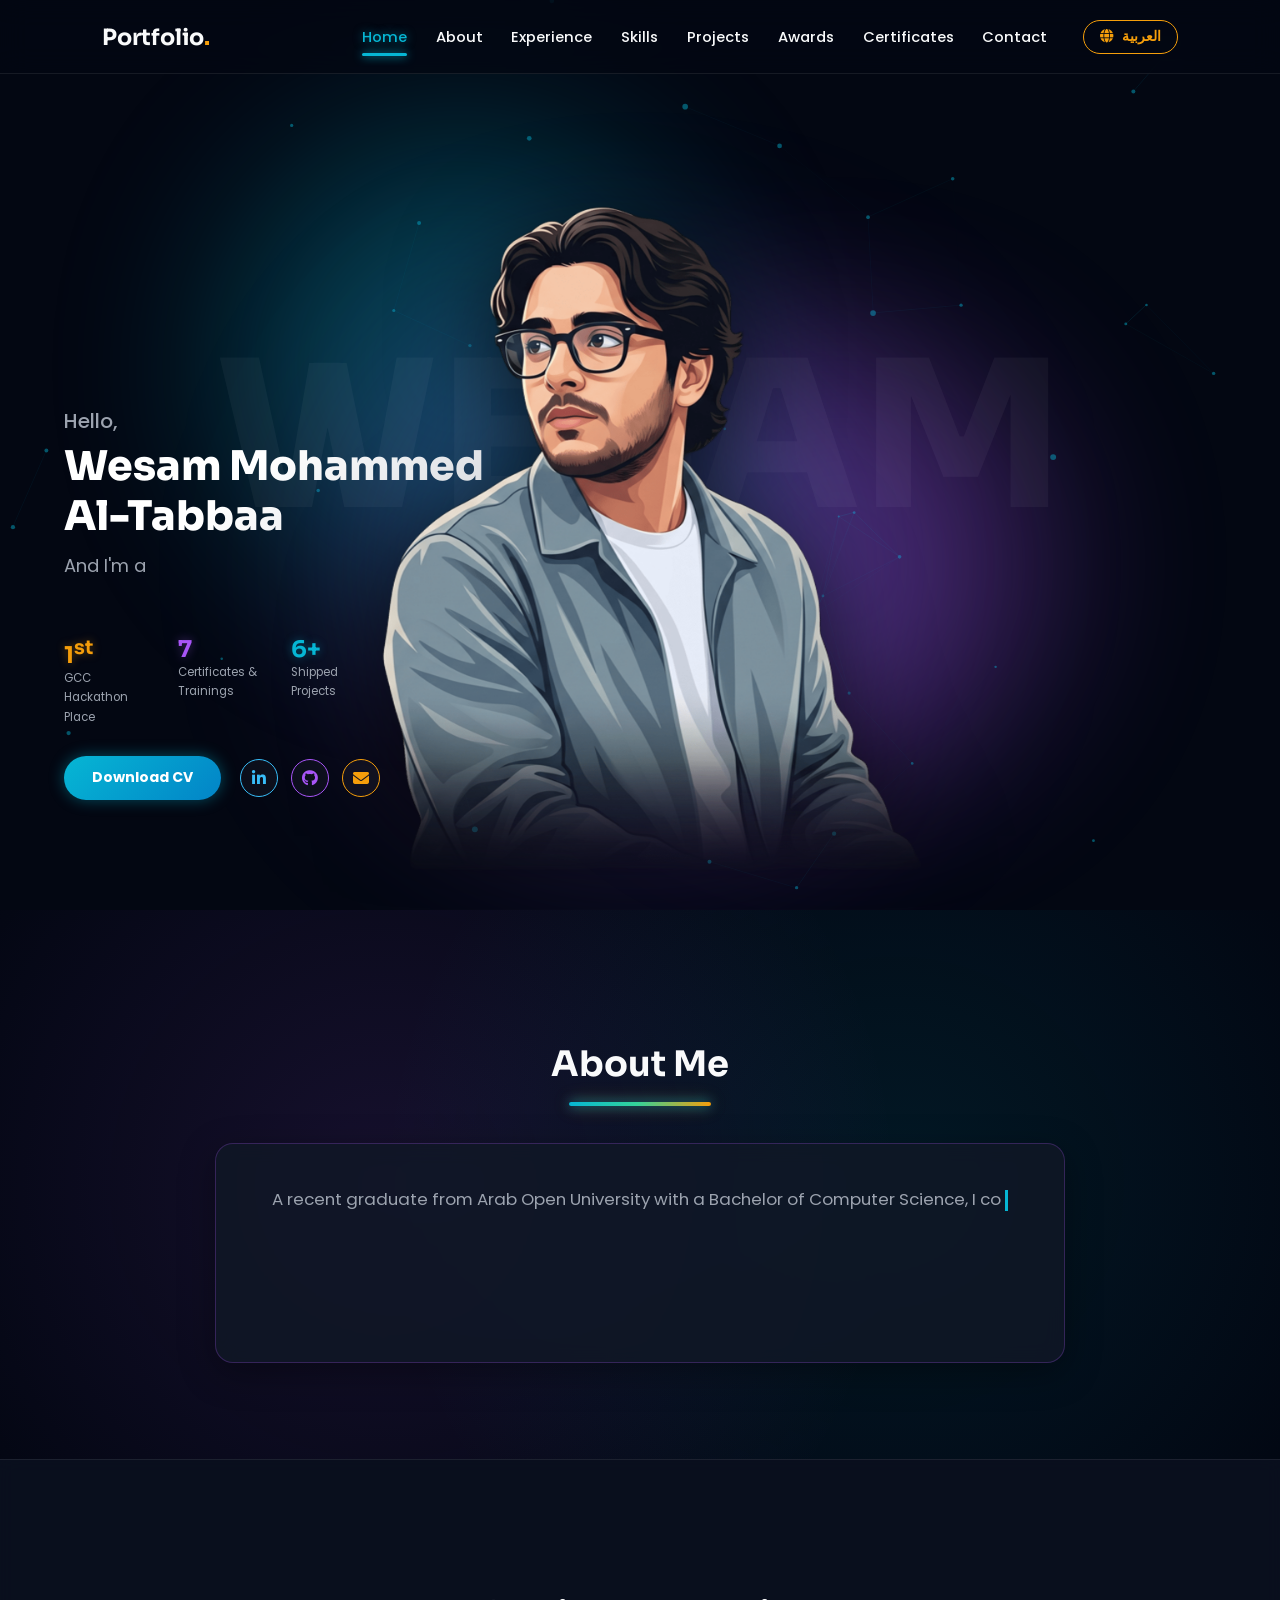
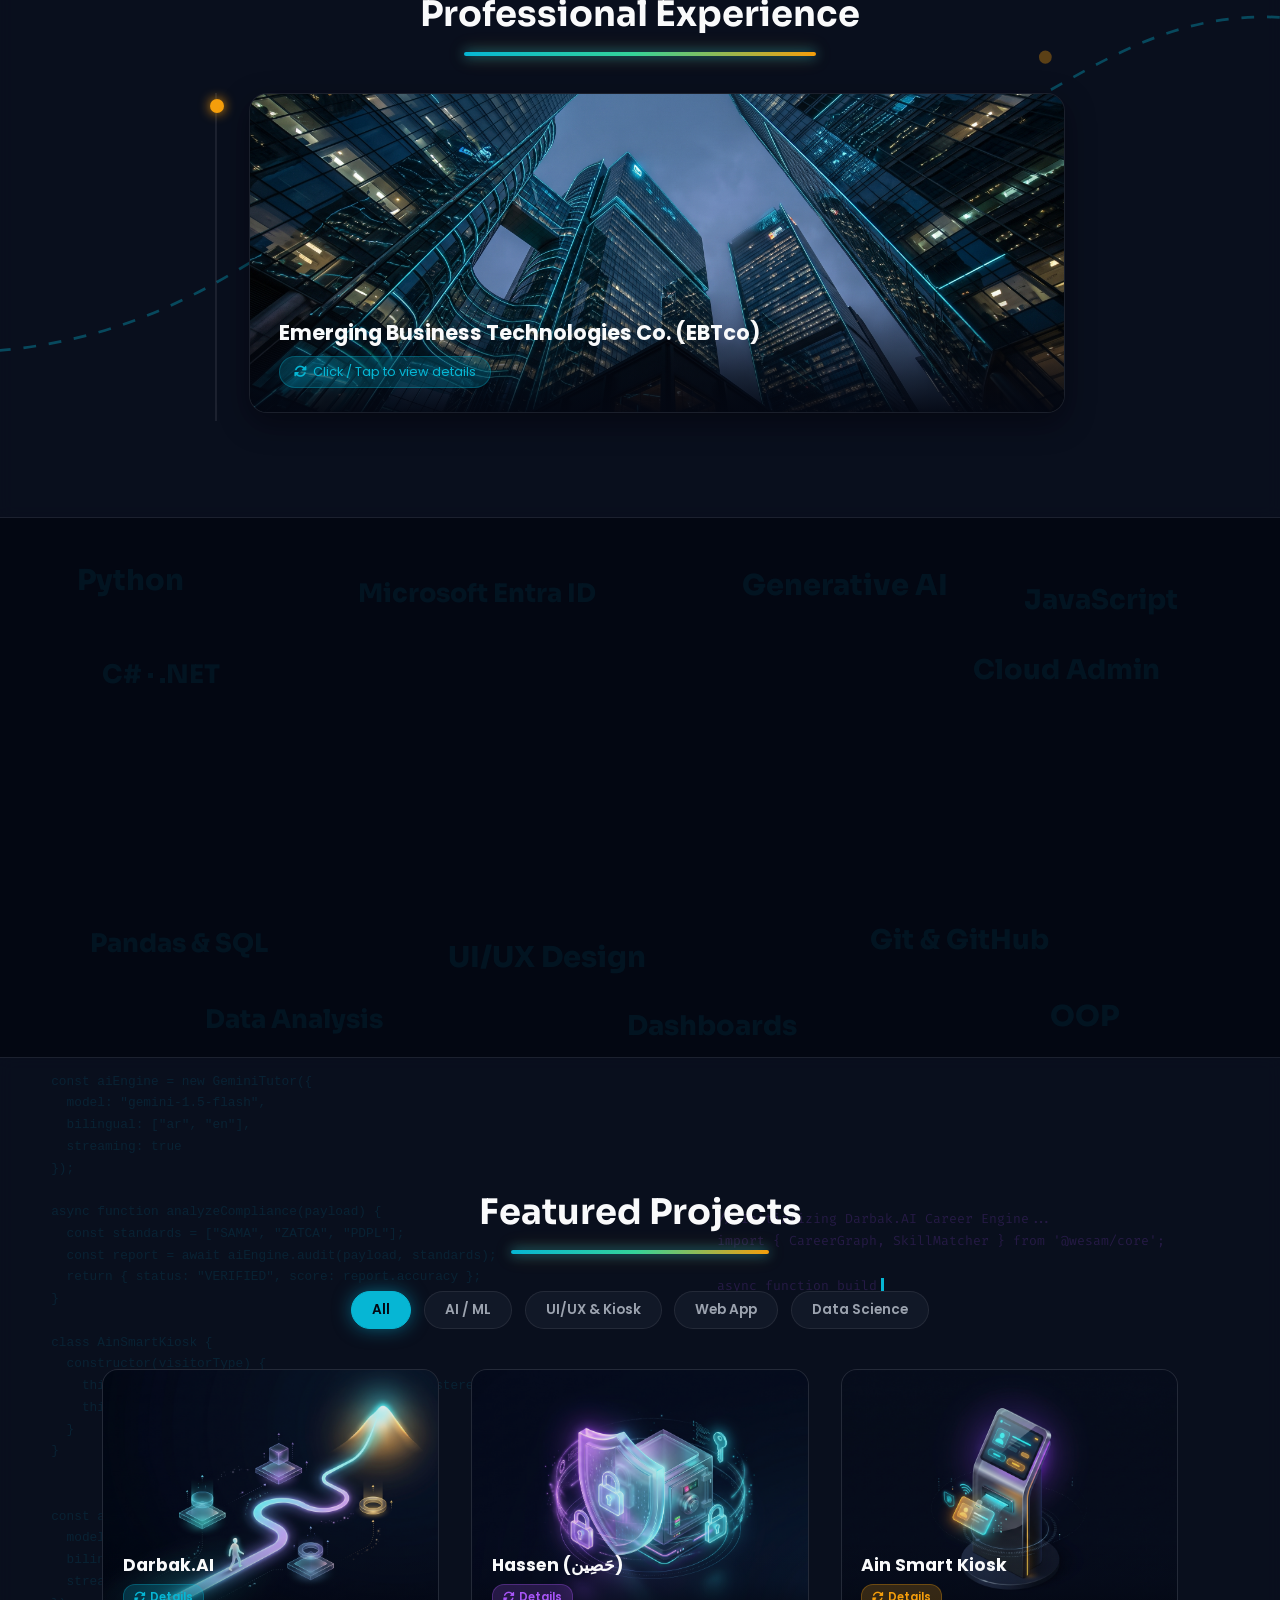
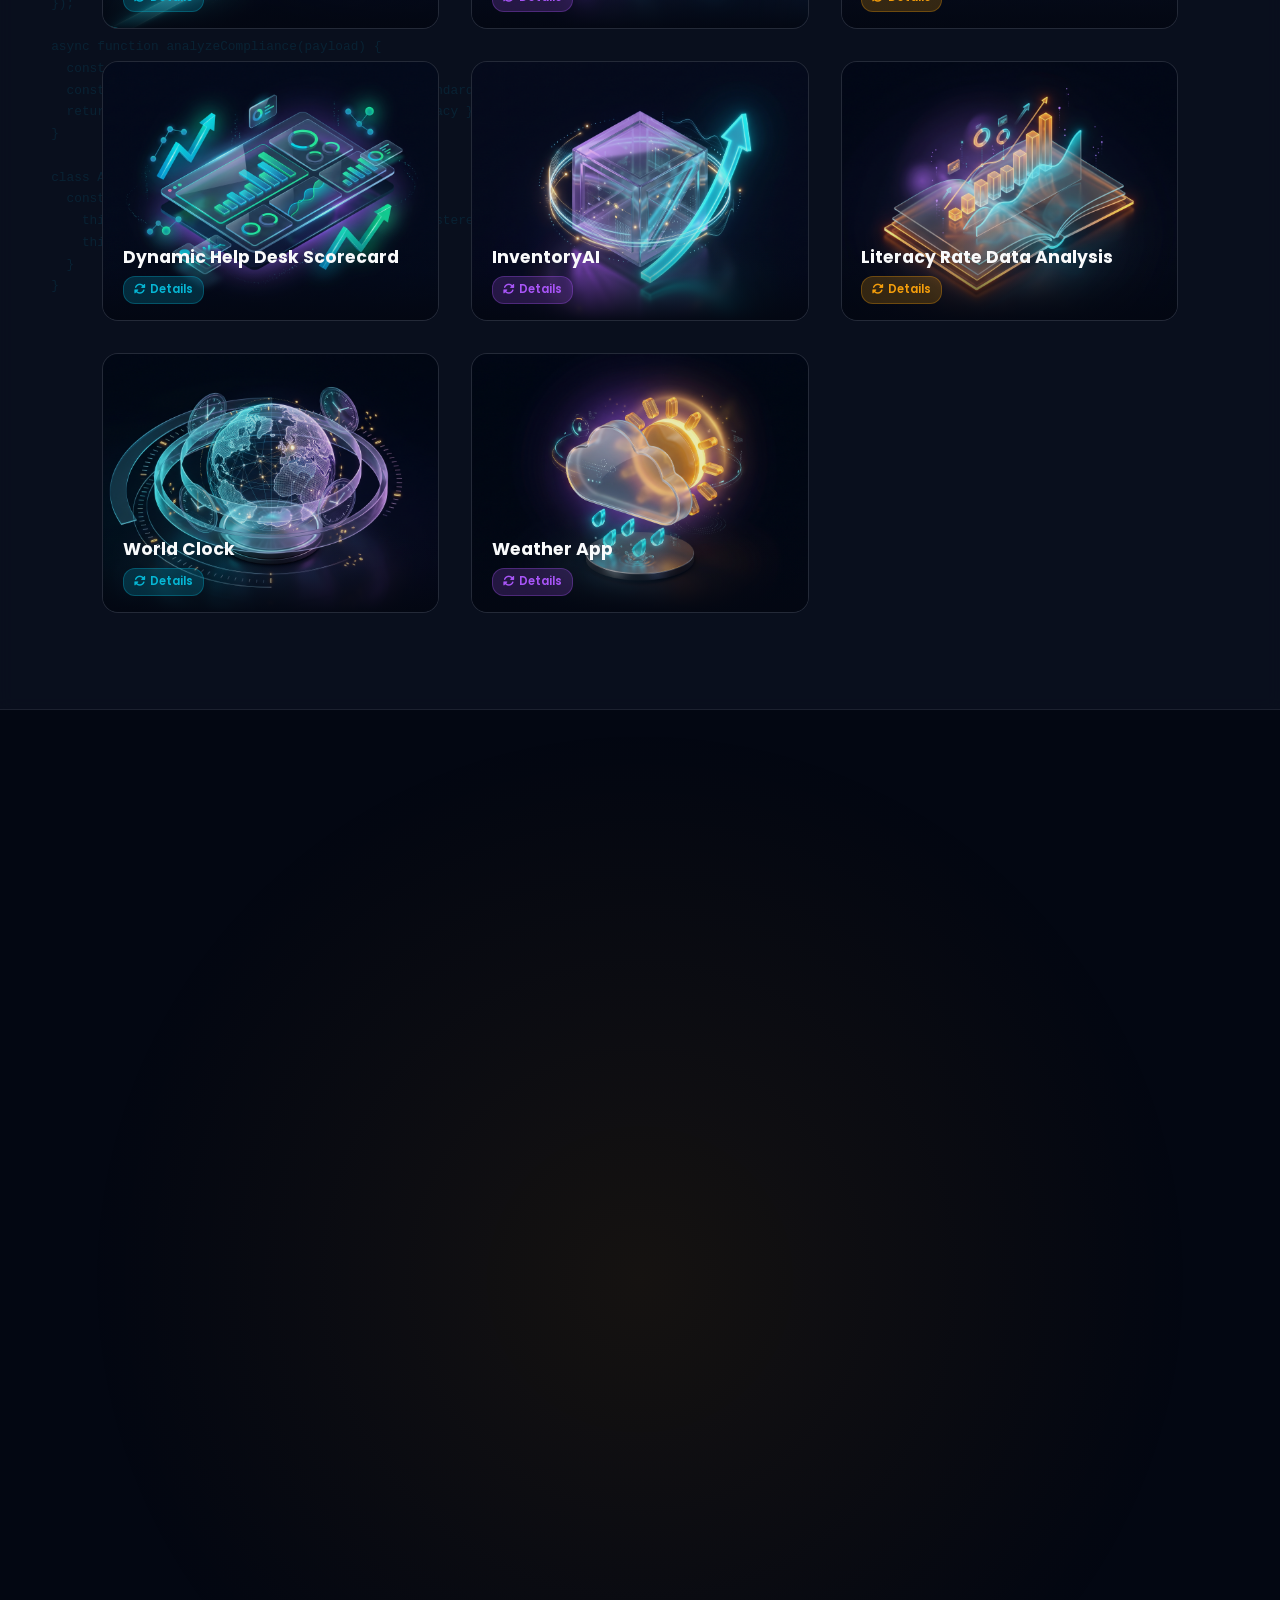
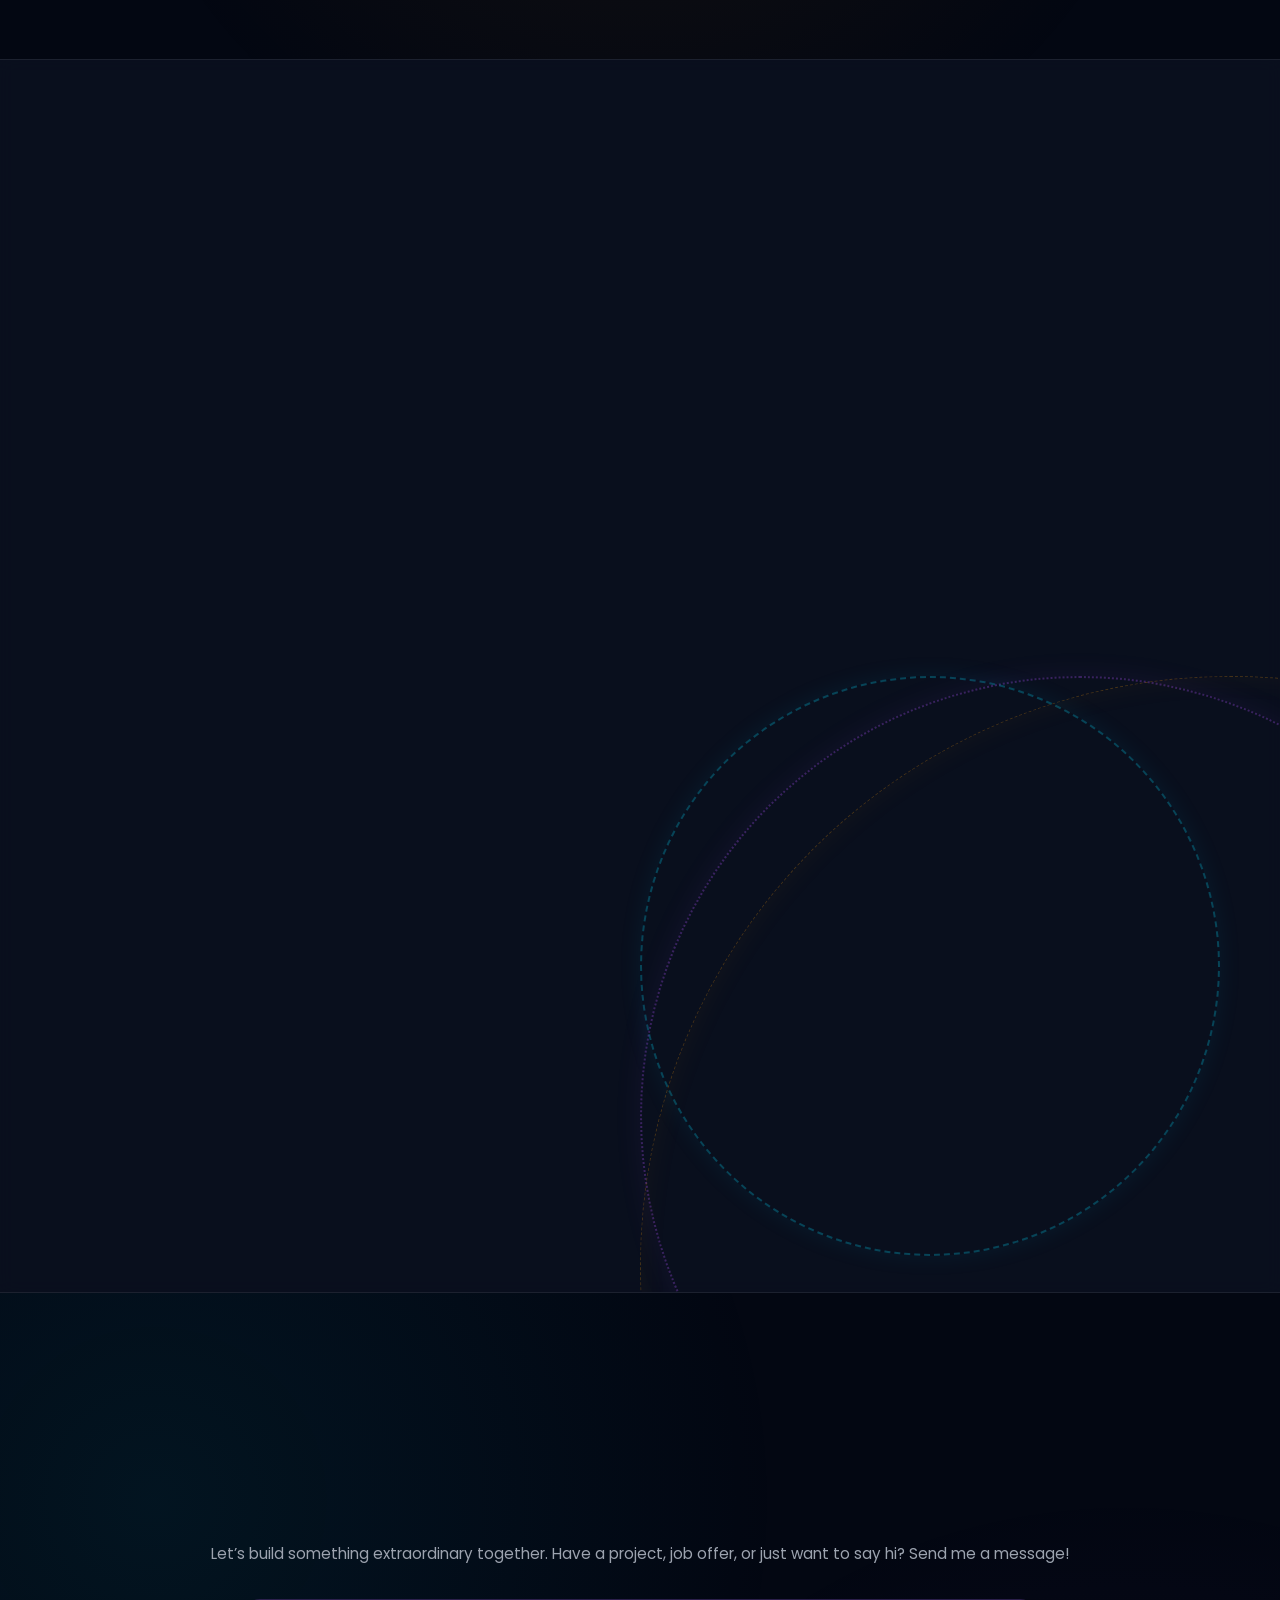
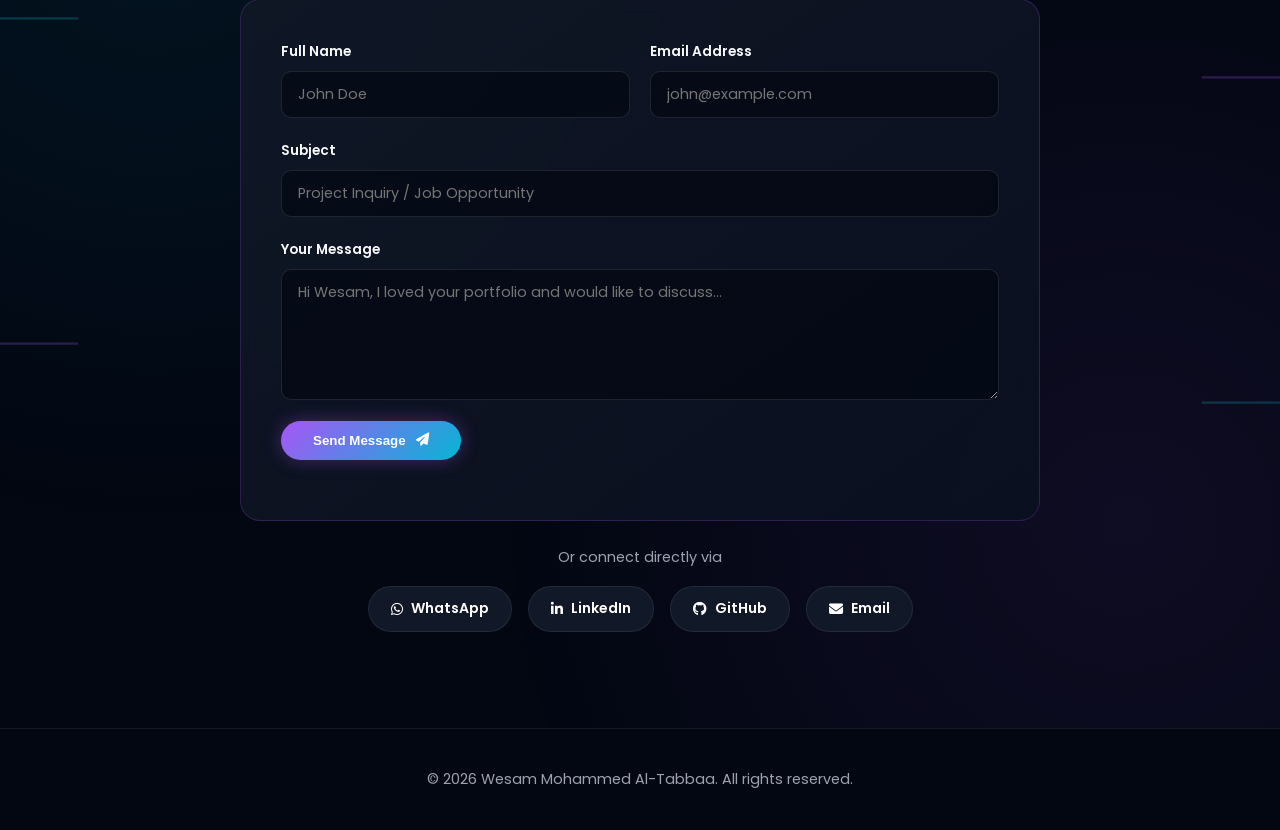
==== commit ffdf48b5: "Fix responsive navbar, mobile skills visibility, and title underline colors" ====
--- a/index.html
+++ b/index.html
@@ -10,7 +10,7 @@
     <link href="https://fonts.googleapis.com/css2?family=Cairo:wght@400;600;700&family=Fira+Code:wght@400;500&family=Poppins:wght@400;500;600;700&family=Sora:wght@600;700;800;900&display=swap" rel="stylesheet">
 
     <link rel="stylesheet" href="https://cdnjs.cloudflare.com/ajax/libs/font-awesome/6.5.1/css/all.min.css">
-    <link rel="stylesheet" href="style.css">
+    <link rel="stylesheet" href="style.css?v=3">
 </head>
 <body>
 
@@ -687,6 +687,6 @@
         <img id="cert-lightbox-img" src="" alt="Certificate preview">
     </div>
 
-    <script src="script.js"></script>
+    <script src="script.js?v=3"></script>
 </body>
 </html>
--- a/style.css
+++ b/style.css
@@ -513,7 +513,7 @@
     margin: 0 auto;
     position: relative;
     z-index: 1;
-    overflow: hidden;
+    overflow-x: clip;
 }
 
 .bg-alt {
@@ -539,12 +539,13 @@
 .section-title::after {
     content: '';
     position: absolute;
-    bottom: -10px;
-    left: 25%;
-    width: 50%;
-    height: 3px;
-    background: linear-gradient(90deg, var(--neon-teal), var(--warm-amber));
-    box-shadow: 0 0 10px var(--neon-teal);
+    bottom: -11px;
+    left: 10%;
+    width: 80%;
+    height: 4px;
+    border-radius: 999px;
+    background: linear-gradient(90deg, #06b6d4 0%, #34d399 48%, #f59e0b 100%);
+    box-shadow: 0 0 12px rgba(6, 182, 212, 0.75), 0 0 18px rgba(245, 158, 11, 0.45);
 }
 
 /* Directional Spatial Entry Classes */
@@ -1191,19 +1192,119 @@
 
 .footer { position: relative; z-index: 2; text-align: center; padding: 1.5rem; background-color: var(--bg-dark-gray); color: var(--text-slate); font-size: 0.9rem; border-top: 1px solid var(--card-border); }
 
-/* Responsiveness */
+
+/* ==========================================================
+   Universal Responsive Breakpoints (Mobile, Tablet, Laptop)
+   ========================================================== */
+.nav-toggle.open span:nth-child(1) {
+    transform: translateY(8px) rotate(45deg);
+}
+.nav-toggle.open span:nth-child(2) {
+    opacity: 0;
+}
+.nav-toggle.open span:nth-child(3) {
+    transform: translateY(-8px) rotate(-45deg);
+}
+.nav-toggle span {
+    transition: transform 0.3s ease, opacity 0.3s ease;
+}
+
+@media (max-width: 960px) {
+    .navbar {
+        padding: 0.9rem 5%;
+    }
+    .navbar.scrolled {
+        padding: 0.8rem 5%;
+    }
+    .nav-toggle {
+        display: flex;
+    }
+    #magic-line {
+        display: none;
+    }
+    .nav-right {
+        display: none;
+        position: fixed;
+        top: 60px;
+        left: 0;
+        right: 0;
+        width: 100%;
+        background: rgba(3, 7, 18, 0.98);
+        backdrop-filter: blur(18px);
+        -webkit-backdrop-filter: blur(18px);
+        flex-direction: column;
+        align-items: center;
+        gap: 1.2rem;
+        padding: 1.5rem 6% 2rem 6%;
+        border-bottom: 1px solid rgba(6, 182, 212, 0.3);
+        box-shadow: 0 16px 36px rgba(0, 0, 0, 0.85);
+        z-index: 999;
+        max-height: calc(100vh - 60px);
+        overflow-y: auto;
+        animation: mobileMenuDrop 0.25s ease forwards;
+    }
+    .nav-right.open {
+        display: flex !important;
+    }
+    .nav-links {
+        flex-direction: column;
+        align-items: center;
+        gap: 0.9rem;
+        width: 100%;
+    }
+    .nav-links a {
+        font-size: 1rem;
+        display: inline-block;
+        padding: 4px 10px;
+    }
+}
+
 @media (max-width: 1100px) {
-    .hero { padding-top: 130px; }
+    .hero { padding-top: 120px; }
     .hero-container { flex-direction: column; align-items: center; justify-content: flex-end; }
-    .hero-content { position: relative; left: 0; bottom: 0; margin-bottom: 1.5rem; max-width: 100%; text-align: center; display: flex; flex-direction: column; align-items: center; }
+    .hero-content { position: relative; left: auto; right: auto; bottom: 0; margin-bottom: 1.5rem; max-width: 100%; text-align: center; display: flex; flex-direction: column; align-items: center; }
     .typing-text { align-items: center; }
     .hero-stats, .hero-actions-row { justify-content: center; }
-    .hero-portrait-wrapper { height: 500px; max-width: 100%; }
+    .hero-portrait-wrapper { height: 480px; max-width: 100%; }
     .projects-container { grid-template-columns: repeat(2, 1fr); }
 }
 
 @media (max-width: 768px) {
-    .hero-bg-text { font-size: 6.5rem; }
-    .hero-portrait-wrapper { height: 380px; }
+    .floating-word {
+        display: none !important;
+    }
+    .section {
+        padding: 4.2rem 5%;
+    }
+    .hero-bg-text { font-size: clamp(4.2rem, 18vw, 6.5rem); }
+    .hero-portrait-wrapper { height: 350px; }
+    .hero-cutout-img { transform: scale(1.12); }
     .projects-container, .form-row, .certs-grid, .awards-grid { grid-template-columns: 1fr; }
+    .skills-ticker-wrapper {
+        padding: 1rem 0;
+        mask-image: linear-gradient(to right, transparent, black 6%, black 94%, transparent);
+        -webkit-mask-image: linear-gradient(to right, transparent, black 6%, black 94%, transparent);
+    }
+    .about-card {
+        padding: 1.5rem;
+    }
+    .contact-form-box {
+        padding: 1.5rem;
+    }
+}
+
+@keyframes mobileMenuDrop {
+    from { opacity: 0; transform: translateY(-10px); }
+    to   { opacity: 1; transform: translateY(0); }
+}
+
+/* Guarantee Technical Skills tracks are never stuck invisible on narrow mobile screens */
+@media (max-width: 768px) {
+    .ticker-track {
+        opacity: 1 !important;
+        transform: translateX(0) !important;
+    }
+    .track-seq-1 .ticker-content { animation: scrollLeft 35s linear infinite; }
+    .track-seq-2 .ticker-content { animation: scrollRight 35s linear infinite; }
+    .track-seq-3 .ticker-content { animation: scrollLeft 35s linear infinite; }
 }
